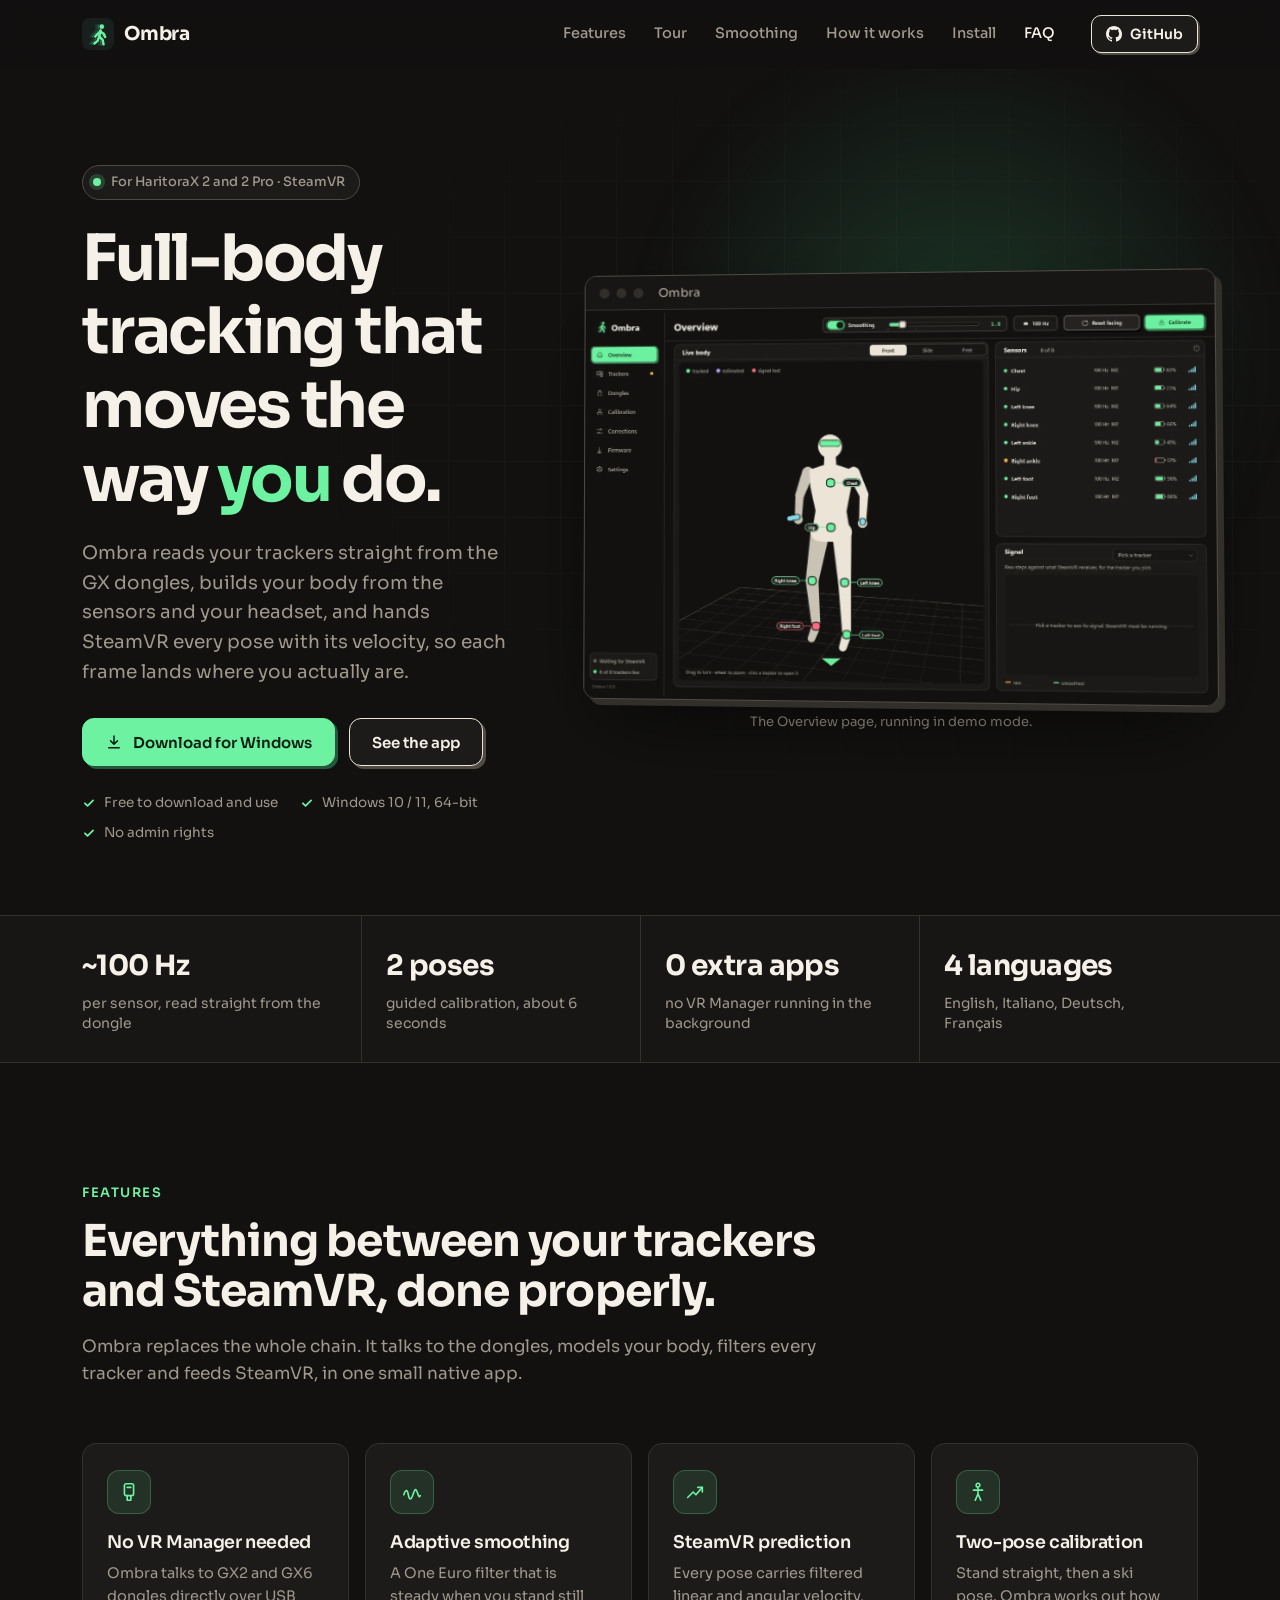
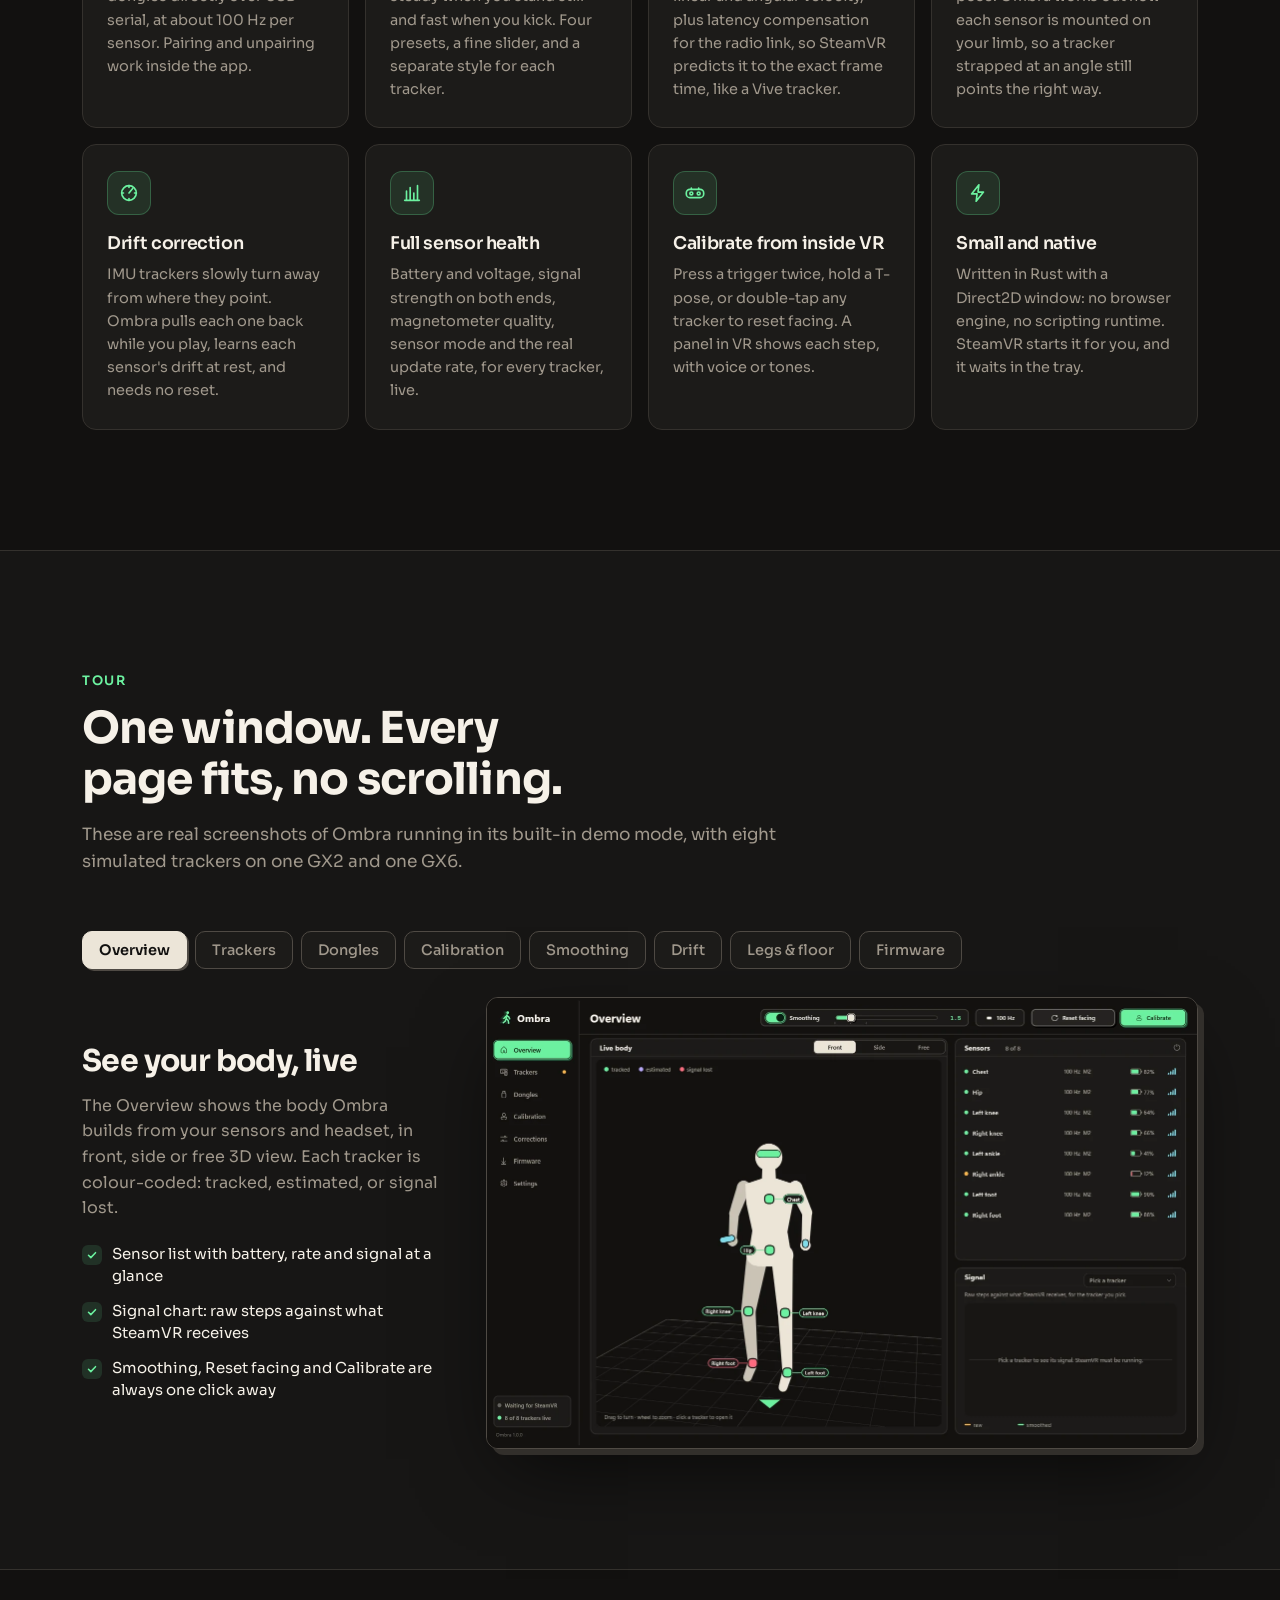
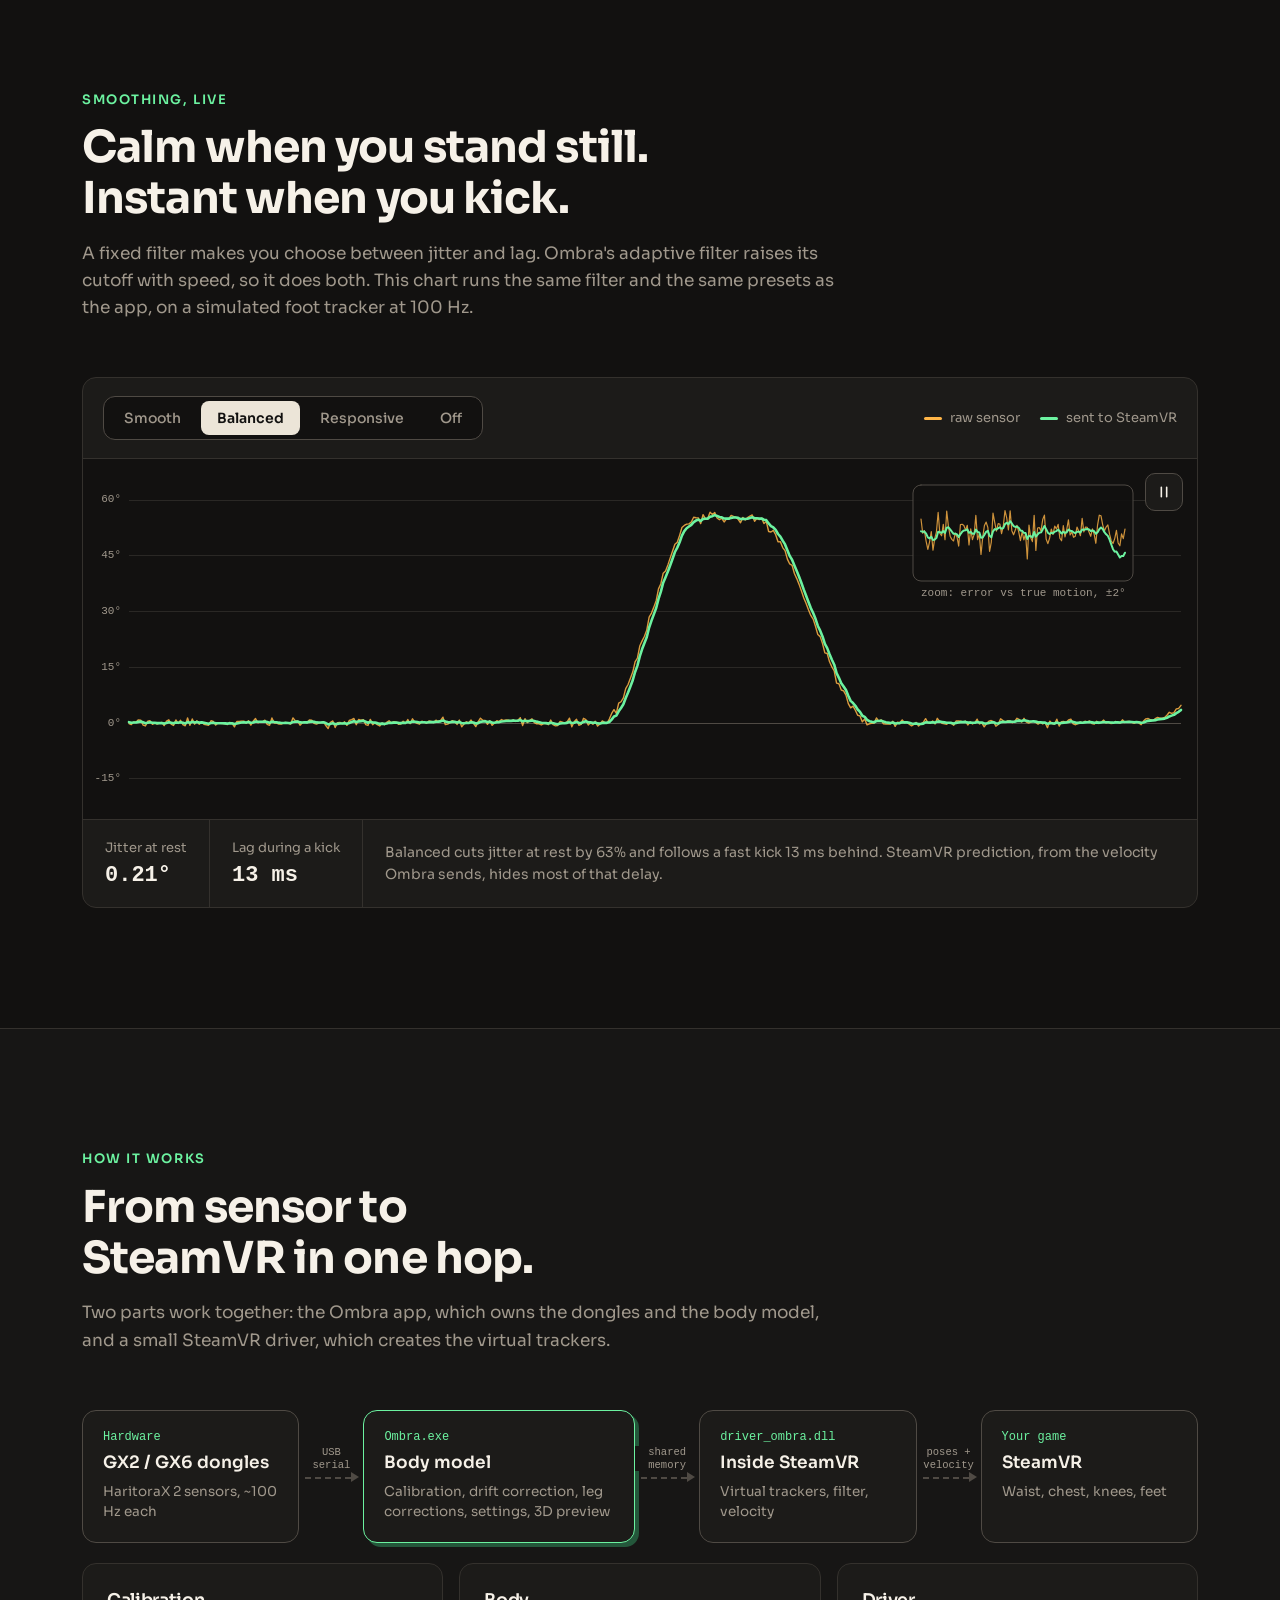
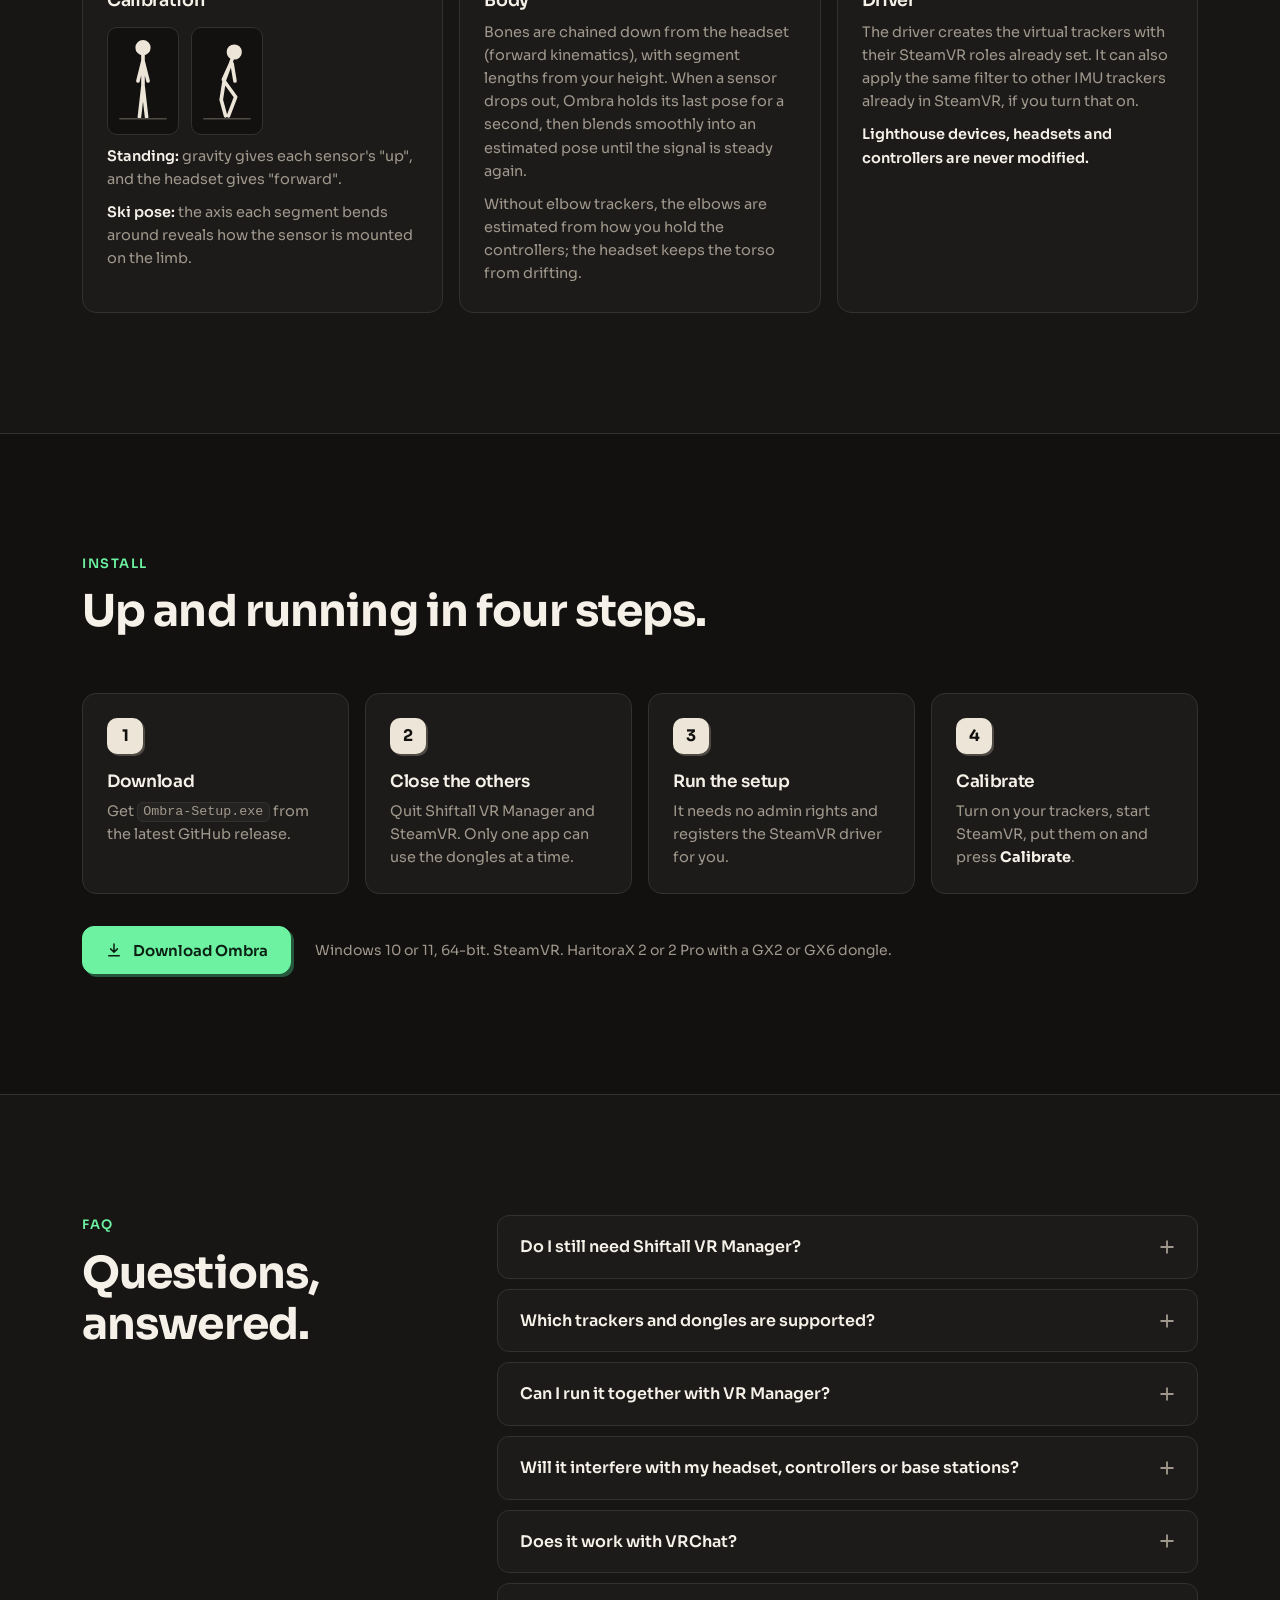
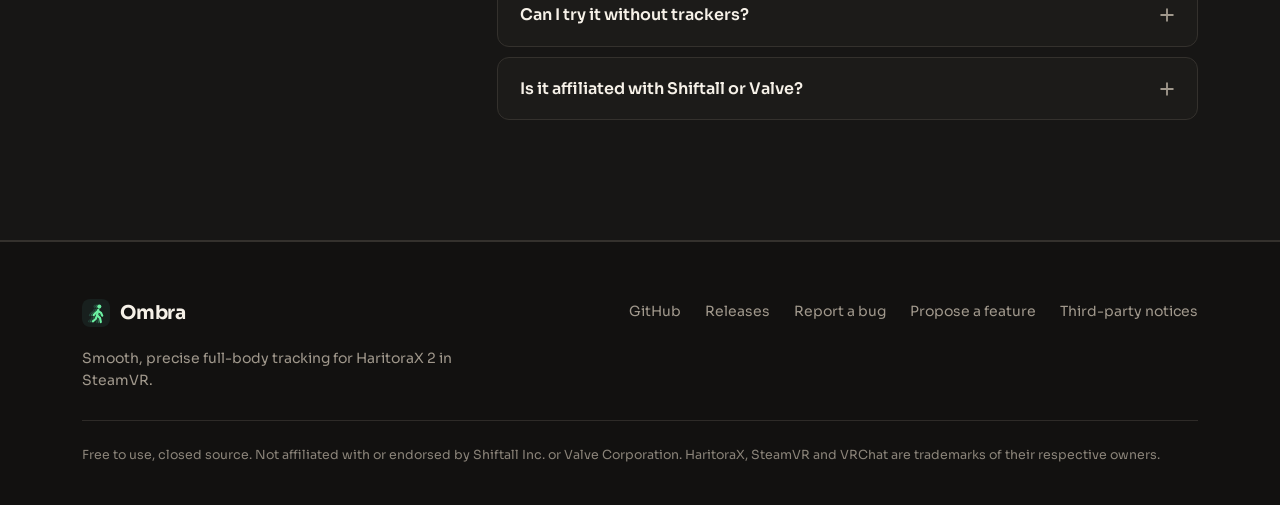
==== site/index.html @ 8c6371b2 "Ombra: public page, license and proposal templates Co-Authored-By: Claude Opus 5.5 <noreply@anthropi" ====
<!doctype html>
<html lang="en">
<head>
<meta charset="utf-8">
<meta name="viewport" content="width=device-width, initial-scale=1">
<meta name="color-scheme" content="dark">
<meta name="theme-color" content="#121110">
<title>Ombra · Full-body tracking for HaritoraX 2</title>
<meta name="description" content="Ombra is a free app that drives HaritoraX 2 and 2 Pro trackers straight from the GX dongles and gives SteamVR smooth, predicted full-body tracking. No VR Manager running.">
<link rel="canonical" href="https://thadoom.github.io/ombra/">
<meta property="og:type" content="website">
<meta property="og:title" content="Ombra · Full-body tracking for HaritoraX 2">
<meta property="og:description" content="Smooth, precise full-body tracking for HaritoraX 2 in SteamVR. Free to download.">
<meta property="og:url" content="https://thadoom.github.io/ombra/">
<meta property="og:image" content="https://thadoom.github.io/ombra/assets/og.png">
<meta property="og:image:width" content="1200">
<meta property="og:image:height" content="630">
<meta name="twitter:card" content="summary_large_image">
<meta name="twitter:image" content="https://thadoom.github.io/ombra/assets/og.png">
<link rel="icon" href="assets/logo.svg" type="image/svg+xml">
<link rel="icon" href="assets/favicon-32.png" type="image/png" sizes="32x32">
<link rel="apple-touch-icon" href="assets/apple-touch-icon.png">
<link rel="preload" href="assets/fonts/sora.woff2" as="font" type="font/woff2" crossorigin>
<link rel="stylesheet" href="style.css">
<script type="application/ld+json">
{"@context":"https://schema.org","@type":"SoftwareApplication","name":"Ombra","operatingSystem":"Windows 10, Windows 11","applicationCategory":"UtilitiesApplication","offers":{"@type":"Offer","price":"0","priceCurrency":"USD"},"license":"https://github.com/thadoom/ombra/blob/main/LICENSE","url":"https://thadoom.github.io/ombra/"}
</script>
</head>
<body>
<a class="skip" href="#main">Skip to content</a>

<header class="nav" id="top">
  <div class="wrap nav-in">
    <a class="brand" href="#top" aria-label="Ombra home">
      <img src="assets/logo.svg" alt="" width="32" height="32">
      <span>Ombra</span>
    </a>
    <nav aria-label="Main">
      <ul class="nav-links">
        <li><a href="#features">Features</a></li>
        <li><a href="#tour">Tour</a></li>
        <li><a href="#smoothing">Smoothing</a></li>
        <li><a href="#how">How it works</a></li>
        <li><a href="#install">Install</a></li>
        <li><a href="#faq">FAQ</a></li>
      </ul>
    </nav>
    <a class="btn btn-ghost btn-sm nav-gh" href="https://github.com/thadoom/ombra">
      <svg aria-hidden="true" viewBox="0 0 16 16" width="16" height="16"><path fill="currentColor" d="M8 0C3.58 0 0 3.58 0 8c0 3.54 2.29 6.53 5.47 7.59.4.07.55-.17.55-.38 0-.19-.01-.82-.01-1.49-2.01.37-2.53-.49-2.69-.94-.09-.23-.48-.94-.82-1.13-.28-.15-.68-.52-.01-.53.63-.01 1.08.58 1.23.82.72 1.21 1.87.87 2.33.66.07-.52.28-.87.51-1.07-1.78-.2-3.64-.89-3.64-3.95 0-.87.31-1.59.82-2.15-.08-.2-.36-1.02.08-2.12 0 0 .67-.21 2.2.82.64-.18 1.32-.27 2-.27.68 0 1.36.09 2 .27 1.53-1.04 2.2-.82 2.2-.82.44 1.1.16 1.92.08 2.12.51.56.82 1.27.82 2.15 0 3.07-1.87 3.75-3.65 3.95.29.25.54.73.54 1.48 0 1.07-.01 1.93-.01 2.2 0 .21.15.46.55.38A8.013 8.013 0 0016 8c0-4.42-3.58-8-8-8z"/></svg>
      GitHub
    </a>
    <button class="nav-toggle" type="button" aria-expanded="false" aria-controls="mobile-menu" aria-label="Open menu">
      <span></span><span></span>
    </button>
  </div>
  <div class="mobile-menu" id="mobile-menu" hidden>
    <a href="#features">Features</a>
    <a href="#tour">Tour</a>
    <a href="#smoothing">Smoothing</a>
    <a href="#how">How it works</a>
    <a href="#install">Install</a>
    <a href="#faq">FAQ</a>
    <a href="https://github.com/thadoom/ombra">GitHub</a>
  </div>
</header>

<main id="main">

<!-- ============ HERO ============ -->
<section class="hero">
  <div class="wrap hero-in">
    <div class="hero-copy">
      <p class="eyebrow"><span class="dot"></span>For HaritoraX 2 and 2 Pro · SteamVR</p>
      <h1>Full-body tracking that moves the way <em>you</em> do.</h1>
      <p class="lede">Ombra reads your trackers straight from the GX dongles, builds your body from the sensors and your headset, and hands SteamVR every pose with its velocity, so each frame lands where you actually are.</p>
      <div class="cta">
        <a class="btn btn-primary" href="https://github.com/thadoom/ombra/releases/latest">
          <svg aria-hidden="true" viewBox="0 0 24 24" width="18" height="18"><path d="M12 4v11m0 0-4.5-4.5M12 15l4.5-4.5M5 19.5h14" fill="none" stroke="currentColor" stroke-width="2" stroke-linecap="round" stroke-linejoin="round"/></svg>
          Download for Windows
        </a>
        <a class="btn btn-ghost" href="#tour">See the app</a>
      </div>
      <ul class="hero-meta">
        <li>Free to download and use</li>
        <li>Windows 10 / 11, 64-bit</li>
        <li>No admin rights</li>
      </ul>
    </div>
    <figure class="hero-shot">
      <div class="window">
        <div class="window-bar" aria-hidden="true"><i></i><i></i><i></i><span>Ombra</span></div>
        <img src="assets/screens/home.webp" width="1424" height="901" alt="Ombra's Overview page: a live 3D body with eight trackers, the sensor list with battery and update rate, and the quick controls for smoothing, reset facing and calibrate." fetchpriority="high">
      </div>
      <figcaption>The Overview page, running in demo mode.</figcaption>
    </figure>
  </div>
</section>

<section class="stats" aria-label="At a glance">
  <div class="wrap stats-in">
    <div class="stat"><b>~100 Hz</b><span>per sensor, read straight from the dongle</span></div>
    <div class="stat"><b>2 poses</b><span>guided calibration, about 6 seconds</span></div>
    <div class="stat"><b>0 extra apps</b><span>no VR Manager running in the background</span></div>
    <div class="stat"><b>4 languages</b><span>English, Italiano, Deutsch, Français</span></div>
  </div>
</section>

<!-- ============ FEATURES ============ -->
<section class="section" id="features">
  <div class="wrap">
    <header class="section-head">
      <p class="kicker">Features</p>
      <h2>Everything between your trackers and SteamVR, done properly.</h2>
      <p>Ombra replaces the whole chain. It talks to the dongles, models your body, filters every tracker and feeds SteamVR, in one small native app.</p>
    </header>
    <div class="grid features">
      <article class="card">
        <div class="ic" aria-hidden="true"><svg viewBox="0 0 24 24"><rect x="7" y="3" width="10" height="13" rx="2"/><path d="M10 16v5h4v-5M10 7h4"/></svg></div>
        <h3>No VR Manager needed</h3>
        <p>Ombra talks to GX2 and GX6 dongles directly over USB serial, at about 100 Hz per sensor. Pairing and unpairing work inside the app.</p>
      </article>
      <article class="card">
        <div class="ic" aria-hidden="true"><svg viewBox="0 0 24 24"><path d="M3 15c2-6 4-6 5 0s3 6 5 0 3-8 5-2 2 4 3 3"/></svg></div>
        <h3>Adaptive smoothing</h3>
        <p>A One Euro filter that is steady when you stand still and fast when you kick. Four presets, a fine slider, and a separate style for each tracker.</p>
      </article>
      <article class="card">
        <div class="ic" aria-hidden="true"><svg viewBox="0 0 24 24"><path d="M4 18 10 12l3 3 7-8"/><path d="M15 7h5v5"/></svg></div>
        <h3>SteamVR prediction</h3>
        <p>Every pose carries filtered linear and angular velocity, plus latency compensation for the radio link, so SteamVR predicts it to the exact frame time, like a Vive tracker.</p>
      </article>
      <article class="card">
        <div class="ic" aria-hidden="true"><svg viewBox="0 0 24 24"><circle cx="12" cy="4.5" r="2"/><path d="M12 7v7m0 0-3 7m3-7 3 7M7 10h10"/></svg></div>
        <h3>Two-pose calibration</h3>
        <p>Stand straight, then a ski pose. Ombra works out how each sensor is mounted on your limb, so a tracker strapped at an angle still points the right way.</p>
      </article>
      <article class="card">
        <div class="ic" aria-hidden="true"><svg viewBox="0 0 24 24"><circle cx="12" cy="12" r="8"/><path d="m12 12 4-5M12 4v2M20 12h-2M12 20v-2M4 12h2"/></svg></div>
        <h3>Drift correction</h3>
        <p>IMU trackers slowly turn away from where they point. Ombra pulls each one back while you play, learns each sensor's drift at rest, and needs no reset.</p>
      </article>
      <article class="card">
        <div class="ic" aria-hidden="true"><svg viewBox="0 0 24 24"><path d="M4 20h16M6 20V10m4 10V6m4 14v-8m4 8V4"/></svg></div>
        <h3>Full sensor health</h3>
        <p>Battery and voltage, signal strength on both ends, magnetometer quality, sensor mode and the real update rate, for every tracker, live.</p>
      </article>
      <article class="card">
        <div class="ic" aria-hidden="true"><svg viewBox="0 0 24 24"><rect x="2.5" y="8" width="19" height="9" rx="4"/><path d="M8 8V6.5M16 8V6.5"/><circle cx="8" cy="12.5" r="1.6"/><circle cx="16" cy="12.5" r="1.6"/></svg></div>
        <h3>Calibrate from inside VR</h3>
        <p>Press a trigger twice, hold a T-pose, or double-tap any tracker to reset facing. A panel in VR shows each step, with voice or tones.</p>
      </article>
      <article class="card">
        <div class="ic" aria-hidden="true"><svg viewBox="0 0 24 24"><path d="M13 3 5 13h6l-1 8 8-10h-6l1-8Z"/></svg></div>
        <h3>Small and native</h3>
        <p>Written in Rust with a Direct2D window: no browser engine, no scripting runtime. SteamVR starts it for you, and it waits in the tray.</p>
      </article>
    </div>
  </div>
</section>

<!-- ============ TOUR ============ -->
<section class="section section-alt" id="tour">
  <div class="wrap">
    <header class="section-head">
      <p class="kicker">Tour</p>
      <h2>One window. Every page fits, no scrolling.</h2>
      <p>These are real screenshots of Ombra running in its built-in demo mode, with eight simulated trackers on one GX2 and one GX6.</p>
    </header>

    <div class="tour">
      <div class="tabs" role="tablist" aria-label="App pages">
        <button role="tab" id="t-home" aria-controls="p-home" aria-selected="true">Overview</button>
        <button role="tab" id="t-trackers" aria-controls="p-trackers" aria-selected="false" tabindex="-1">Trackers</button>
        <button role="tab" id="t-dongles" aria-controls="p-dongles" aria-selected="false" tabindex="-1">Dongles</button>
        <button role="tab" id="t-calib" aria-controls="p-calib" aria-selected="false" tabindex="-1">Calibration</button>
        <button role="tab" id="t-smooth" aria-controls="p-smooth" aria-selected="false" tabindex="-1">Smoothing</button>
        <button role="tab" id="t-drift" aria-controls="p-drift" aria-selected="false" tabindex="-1">Drift</button>
        <button role="tab" id="t-body" aria-controls="p-body" aria-selected="false" tabindex="-1">Legs &amp; floor</button>
        <button role="tab" id="t-fw" aria-controls="p-fw" aria-selected="false" tabindex="-1">Firmware</button>
      </div>

      <div class="panel" role="tabpanel" id="p-home" aria-labelledby="t-home">
        <div class="panel-copy">
          <h3>See your body, live</h3>
          <p>The Overview shows the body Ombra builds from your sensors and headset, in front, side or free 3D view. Each tracker is colour-coded: tracked, estimated, or signal lost.</p>
          <ul class="ticks">
            <li>Sensor list with battery, rate and signal at a glance</li>
            <li>Signal chart: raw steps against what SteamVR receives</li>
            <li>Smoothing, Reset facing and Calibrate are always one click away</li>
          </ul>
        </div>
        <div class="window"><img loading="lazy" src="assets/screens/home.webp" width="1424" height="901" alt="Overview page with the live 3D body and the sensor list."></div>
      </div>

      <div class="panel" role="tabpanel" id="p-trackers" aria-labelledby="t-trackers" hidden>
        <div class="panel-copy">
          <h3>Every tracker, in detail</h3>
          <p>Pick a tracker to see its serial, firmware, dongle slot, battery voltage, signal on both ends, magnetometer state and real update rate.</p>
          <ul class="ticks">
            <li>Change body part, update rate (100 / 50 Hz) and sensor mode</li>
            <li>Turn the status light off when you film yourself</li>
            <li>Identify a tracker, and Ombra remembers each one's settings</li>
          </ul>
        </div>
        <div class="window"><img loading="lazy" src="assets/screens/trackers.webp" width="1424" height="901" alt="Trackers page with the tracker list and the detail panel for the chest tracker."></div>
      </div>

      <div class="panel" role="tabpanel" id="p-dongles" aria-labelledby="t-dongles" hidden>
        <div class="panel-copy">
          <h3>Dongles and radio channels</h3>
          <p>A GX2 has two slots. A GX6 has three radio modules with two slots each. Ombra shows every module, the tracker in each slot, and the channel it uses.</p>
          <ul class="ticks">
            <li>Pair and unpair trackers without VR Manager</li>
            <li>Change radio channels, with a warning when two modules clash</li>
            <li>Find newly plugged-in dongles with one click</li>
          </ul>
        </div>
        <div class="window"><img loading="lazy" src="assets/screens/dongles.webp" width="1424" height="901" alt="Dongles page showing a GX2 and a GX6 with their modules, slots and channels."></div>
      </div>

      <div class="panel" role="tabpanel" id="p-calib" aria-labelledby="t-calib" hidden>
        <div class="panel-copy">
          <h3>Calibration in two poses</h3>
          <p>Stand straight, then bend into a ski pose. About six seconds in total, and Ombra reports each body segment as it aligns.</p>
          <ul class="ticks">
            <li>Start it from VR: trigger twice, T-pose, or double-tap a tracker</li>
            <li>Resets facing when VRChat runs its own calibration</li>
            <li>Measures your height from the headset</li>
          </ul>
        </div>
        <div class="window"><img loading="lazy" src="assets/screens/calib.webp" width="1424" height="901" alt="Calibration page with the two pose cards, aligned segments and VR start options."></div>
      </div>

      <div class="panel" role="tabpanel" id="p-smooth" aria-labelledby="t-smooth" hidden>
        <div class="panel-copy">
          <h3>Smoothing you can tune</h3>
          <p>Choose Smooth, Balanced, Responsive or Off, or set the level on a slider. Give a single tracker its own style, for example calmer feet.</p>
          <ul class="ticks">
            <li>Vertical axis can follow faster, so crouches and jumps stay crisp</li>
            <li>Latency compensation for the GX radio link</li>
            <li>Can also smooth other IMU trackers in SteamVR, if you choose</li>
          </ul>
        </div>
        <div class="window"><img loading="lazy" src="assets/screens/tuning.webp" width="1424" height="901" alt="Corrections page, Smoothing tab, with presets, sliders and per-tracker styles."></div>
      </div>

      <div class="panel" role="tabpanel" id="p-drift" aria-labelledby="t-drift" hidden>
        <div class="panel-copy">
          <h3>Drift, handled while you play</h3>
          <p>Automatic yaw-drift correction, with a live table of what it is doing: the correction on each segment, the current rate, and the drift it has learned.</p>
          <ul class="ticks">
            <li>Aligns each segment with its neighbours while you rest</li>
            <li>Uses walking direction and knee hinges as extra references</li>
            <li>Learns from each Reset facing you press</li>
          </ul>
        </div>
        <div class="window"><img loading="lazy" src="assets/screens/tuning-drift.webp" width="1424" height="901" alt="Corrections page, Drift tab, with drift options and a live per-segment table."></div>
      </div>

      <div class="panel" role="tabpanel" id="p-body" aria-labelledby="t-body" hidden>
        <div class="panel-copy">
          <h3>Legs, feet and floor</h3>
          <p>Corrections on the final body keep it believable: feet stay above the floor, planted feet don't slide, and knees never bend backwards.</p>
          <ul class="ticks">
            <li>Covers short signal dropouts with a smooth estimated pose</li>
            <li>Bed mode: the mattress becomes the floor</li>
            <li>Choose which trackers SteamVR sees, per game</li>
          </ul>
        </div>
        <div class="window"><img loading="lazy" src="assets/screens/tuning-body.webp" width="1424" height="901" alt="Corrections page, Body tab, with leg and floor options and bed mode."></div>
      </div>

      <div class="panel" role="tabpanel" id="p-fw" aria-labelledby="t-fw" hidden>
        <div class="panel-copy">
          <h3>Firmware, from the same window</h3>
          <p>Update trackers over Bluetooth and dongles over USB, by Ombra itself, with Shiftall's original firmware files, unmodified.</p>
          <ul class="ticks">
            <li>Test the Bluetooth switch first, without changing anything</li>
            <li>Warns when trackers run mixed firmware versions</li>
            <li>Every file is checked (SHA-256) before it is used</li>
          </ul>
        </div>
        <div class="window"><img loading="lazy" src="assets/screens/firmware.webp" width="1424" height="901" alt="Firmware page with every tracker and dongle and its firmware version."></div>
      </div>
    </div>
  </div>
</section>

<!-- ============ SMOOTHING DEMO ============ -->
<section class="section" id="smoothing">
  <div class="wrap">
    <header class="section-head">
      <p class="kicker">Smoothing, live</p>
      <h2>Calm when you stand still. Instant when you kick.</h2>
      <p>A fixed filter makes you choose between jitter and lag. Ombra's adaptive filter raises its cutoff with speed, so it does both. This chart runs the same filter and the same presets as the app, on a simulated foot tracker at 100 Hz.</p>
    </header>

    <div class="demo">
      <div class="demo-top">
        <div class="seg" role="radiogroup" aria-label="Smoothing preset">
          <button role="radio" aria-checked="false" data-preset="smooth">Smooth</button>
          <button role="radio" aria-checked="true" data-preset="balanced">Balanced</button>
          <button role="radio" aria-checked="false" data-preset="responsive">Responsive</button>
          <button role="radio" aria-checked="false" data-preset="off">Off</button>
        </div>
        <div class="legend" aria-hidden="true"><span class="l-raw">raw sensor</span><span class="l-out">sent to SteamVR</span></div>
      </div>
      <div class="chart">
        <canvas id="chart" aria-label="Chart of a raw tracker angle and the smoothed angle Ombra sends to SteamVR." role="img"></canvas>
        <button class="pause" type="button" aria-pressed="false" aria-label="Pause chart">
          <svg viewBox="0 0 24 24" aria-hidden="true"><path class="i-pause" d="M8 5v14M16 5v14"/><path class="i-play" d="M8 5.5v13l10.5-6.5Z"/></svg>
        </button>
      </div>
      <div class="demo-stats">
        <div><span>Jitter at rest</span><b id="m-jitter">–</b></div>
        <div><span>Lag during a kick</span><b id="m-lag">–</b></div>
        <div class="demo-note" id="m-note" aria-live="polite">Lower is better for both.</div>
      </div>
    </div>
  </div>
</section>

<!-- ============ HOW IT WORKS ============ -->
<section class="section section-alt" id="how">
  <div class="wrap">
    <header class="section-head">
      <p class="kicker">How it works</p>
      <h2>From sensor to SteamVR in one hop.</h2>
      <p>Two parts work together: the Ombra app, which owns the dongles and the body model, and a small SteamVR driver, which creates the virtual trackers.</p>
    </header>

    <ol class="pipe" aria-label="Data flow">
      <li class="node">
        <span class="n-tag">Hardware</span>
        <b>GX2 / GX6 dongles</b>
        <span>HaritoraX 2 sensors, ~100 Hz each</span>
      </li>
      <li class="arrow" aria-hidden="true"><span>USB serial</span></li>
      <li class="node node-main">
        <span class="n-tag">Ombra.exe</span>
        <b>Body model</b>
        <span>Calibration, drift correction, leg corrections, settings, 3D preview</span>
      </li>
      <li class="arrow" aria-hidden="true"><span>shared memory</span></li>
      <li class="node">
        <span class="n-tag">driver_ombra.dll</span>
        <b>Inside SteamVR</b>
        <span>Virtual trackers, filter, velocity</span>
      </li>
      <li class="arrow" aria-hidden="true"><span>poses + velocity</span></li>
      <li class="node">
        <span class="n-tag">Your game</span>
        <b>SteamVR</b>
        <span>Waist, chest, knees, feet</span>
      </li>
    </ol>

    <div class="grid how">
      <article class="card card-flat">
        <h3>Calibration</h3>
        <div class="poses" aria-hidden="true">
          <svg viewBox="0 0 80 120"><circle cx="40" cy="14" r="8"/><path d="M40 24v42m0 0-5 44m5-44 5 44M40 32l-7 28m7-28 7 28"/><path class="floor" d="M8 112h64"/></svg>
          <svg viewBox="0 0 80 120"><circle cx="50" cy="20" r="8"/><path d="M47 30 36 60m0 0 16 22-10 26m-6-48-4 26 6 22M45 36l-10 22m12-22 4 24"/><path class="floor" d="M8 112h64"/></svg>
        </div>
        <p><b>Standing:</b> gravity gives each sensor's "up", and the headset gives "forward".</p>
        <p><b>Ski pose:</b> the axis each segment bends around reveals how the sensor is mounted on the limb.</p>
      </article>
      <article class="card card-flat">
        <h3>Body</h3>
        <p>Bones are chained down from the headset (forward kinematics), with segment lengths from your height. When a sensor drops out, Ombra holds its last pose for a second, then blends smoothly into an estimated pose until the signal is steady again.</p>
        <p>Without elbow trackers, the elbows are estimated from how you hold the controllers; the headset keeps the torso from drifting.</p>
      </article>
      <article class="card card-flat">
        <h3>Driver</h3>
        <p>The driver creates the virtual trackers with their SteamVR roles already set. It can also apply the same filter to other IMU trackers already in SteamVR, if you turn that on.</p>
        <p><b>Lighthouse devices, headsets and controllers are never modified.</b></p>
      </article>
    </div>
  </div>
</section>

<!-- ============ INSTALL ============ -->
<section class="section" id="install">
  <div class="wrap">
    <header class="section-head">
      <p class="kicker">Install</p>
      <h2>Up and running in four steps.</h2>
    </header>
    <ol class="steps">
      <li>
        <h3>Download</h3>
        <p>Get <code>Ombra-Setup.exe</code> from the latest GitHub release.</p>
      </li>
      <li>
        <h3>Close the others</h3>
        <p>Quit Shiftall VR Manager and SteamVR. Only one app can use the dongles at a time.</p>
      </li>
      <li>
        <h3>Run the setup</h3>
        <p>It needs no admin rights and registers the SteamVR driver for you.</p>
      </li>
      <li>
        <h3>Calibrate</h3>
        <p>Turn on your trackers, start SteamVR, put them on and press <b>Calibrate</b>.</p>
      </li>
    </ol>
    <div class="install-cta">
      <a class="btn btn-primary" href="https://github.com/thadoom/ombra/releases/latest">
        <svg aria-hidden="true" viewBox="0 0 24 24" width="18" height="18"><path d="M12 4v11m0 0-4.5-4.5M12 15l4.5-4.5M5 19.5h14" fill="none" stroke="currentColor" stroke-width="2" stroke-linecap="round" stroke-linejoin="round"/></svg>
        Download Ombra
      </a>
      <p>Windows 10 or 11, 64-bit. SteamVR. HaritoraX 2 or 2 Pro with a GX2 or GX6 dongle.</p>
    </div>
  </div>
</section>

<!-- ============ FAQ ============ -->
<section class="section section-alt" id="faq">
  <div class="wrap faq-wrap">
    <header class="section-head">
      <p class="kicker">FAQ</p>
      <h2>Questions, answered.</h2>
    </header>
    <div class="faq">
      <details>
        <summary>Do I still need Shiftall VR Manager?</summary>
        <p>No. Ombra reads the dongles itself, pairs trackers and updates firmware with Shiftall's original files. Just keep VR Manager closed while Ombra runs: only one app can use the dongles at a time.</p>
      </details>
      <details>
        <summary>Which trackers and dongles are supported?</summary>
        <p>HaritoraX 2 and HaritoraX 2 Pro, connected through GX2 or GX6 dongles. Ombra sends SteamVR the hip, chest, knees and feet, and you choose which of them each game sees.</p>
      </details>
      <details>
        <summary>Can I run it together with VR Manager?</summary>
        <p>No. Only one app can open the dongles at a time. Close VR Manager before starting SteamVR. SteamVR then starts Ombra on its own.</p>
      </details>
      <details>
        <summary>Will it interfere with my headset, controllers or base stations?</summary>
        <p>No. Lighthouse devices, headsets and controllers are never modified. The driver only creates Ombra's virtual trackers and, only if you turn it on, smooths other IMU trackers.</p>
      </details>
      <details>
        <summary>Does it work with VRChat?</summary>
        <p>Yes. Ombra can reset facing automatically when VRChat runs its full-body calibration, and it can confirm VRChat's one-handed calibration for you over OSC.</p>
      </details>
      <details>
        <summary>Can I try it without trackers?</summary>
        <p>Yes. Run <code>Ombra.exe --demo</code> for eight simulated trackers on a GX2 and a GX6. The demo never touches COM ports, Bluetooth, SteamVR or your settings.</p>
      </details>
      <details>
        <summary>Is it affiliated with Shiftall or Valve?</summary>
        <p>No. Ombra is an independent project. It is free to download and use; the source code is not published. You can propose features and extensions on GitHub.</p>
      </details>
    </div>
  </div>
</section>

</main>

<footer class="foot">
  <div class="wrap foot-in">
    <div class="foot-brand">
      <a class="brand" href="#top"><img src="assets/logo.svg" alt="" width="28" height="28"><span>Ombra</span></a>
      <p>Smooth, precise full-body tracking for HaritoraX 2 in SteamVR.</p>
    </div>
    <ul class="foot-links">
      <li><a href="https://github.com/thadoom/ombra">GitHub</a></li>
      <li><a href="https://github.com/thadoom/ombra/releases">Releases</a></li>
      <li><a href="https://github.com/thadoom/ombra/issues">Report a bug</a></li>
      <li><a href="https://github.com/thadoom/ombra/issues/new/choose">Propose a feature</a></li>
      <li><a href="https://github.com/thadoom/ombra/blob/main/THIRD_PARTY_NOTICES.md">Third-party notices</a></li>
    </ul>
    <p class="fine">Free to use, closed source. Not affiliated with or endorsed by Shiftall Inc. or Valve Corporation. HaritoraX, SteamVR and VRChat are trademarks of their respective owners.</p>
  </div>
</footer>

<script src="main.js" defer></script>
</body>
</html>
---- site/style.css ----
/* Ombra site. Same palette as the app (rs/ombra/src/gfx.rs): warm charcoal ground, cream structure, one mint accent. */

@font-face {
  font-family: "Sora";
  src: url("assets/fonts/sora.woff2") format("woff2");
  font-weight: 100 800;
  font-display: swap;
  unicode-range: U+0000-00FF, U+0131, U+0152-0153, U+02BB-02BC, U+02C6, U+02DA, U+02DC, U+2000-206F, U+2074, U+20AC, U+2122, U+2191, U+2193, U+2212, U+2215, U+FEFF, U+FFFD;
}
@font-face {
  font-family: "Sora";
  src: url("assets/fonts/sora-latin-ext.woff2") format("woff2");
  font-weight: 100 800;
  font-display: swap;
  unicode-range: U+0100-02AF, U+0304, U+0308, U+0329, U+1E00-1E9F, U+1EF2-1EFF, U+2020, U+20A0-20AB, U+20AD-20CF, U+2113, U+2C60-2C7F, U+A720-A7FF;
}

:root {
  --bg: #121110;
  --bg2: #171615;
  --surface: #1c1b19;
  --surface2: #252321;
  --surface3: #322f2b;
  --line: #34312d;
  --line2: #4f4a44;
  --frame: #ece5d8;
  --text: #f6f1e8;
  --muted: #a0988c;
  --green: #6cf2a0;
  --green-ink: #0b1f13;
  --green-deep: #24573b;
  --violet: #b8a6ff;
  --amber: #ffb547;
  --rose: #ff6b7e;
  --cyan: #7fdceb;

  --radius: 14px;
  --radius-sm: 10px;
  --wrap: 1180px;
  --gutter: clamp(16px, 4vw, 32px);
  --font: "Sora", "Segoe UI", system-ui, -apple-system, sans-serif;
  --mono: "Cascadia Mono", "Consolas", ui-monospace, monospace;
  color-scheme: dark;
}

*, *::before, *::after { box-sizing: border-box; }
html { scroll-behavior: smooth; -webkit-text-size-adjust: 100%; }
@media (prefers-reduced-motion: reduce) { html { scroll-behavior: auto; } }
body {
  margin: 0;
  background: var(--bg);
  color: var(--text);
  font: 400 16px/1.6 var(--font);
  -webkit-font-smoothing: antialiased;
  overflow-x: hidden;
}
img { max-width: 100%; height: auto; display: block; }
a { color: inherit; }
h1, h2, h3 { margin: 0; line-height: 1.15; letter-spacing: -0.02em; text-wrap: balance; }
p { margin: 0; }
code { font-family: var(--mono); font-size: 0.92em; background: var(--surface2); border: 1px solid var(--line); padding: 0.1em 0.4em; border-radius: 6px; }
:focus-visible { outline: 2px solid var(--green); outline-offset: 3px; border-radius: 6px; }

.wrap { width: 100%; max-width: var(--wrap); margin: 0 auto; padding: 0 var(--gutter); }

.skip { position: absolute; left: -999px; top: 8px; z-index: 100; background: var(--green); color: var(--green-ink); padding: 8px 14px; border-radius: 8px; font-weight: 600; }
.skip:focus { left: 8px; }

/* ---------- buttons ---------- */
.btn {
  --sh: var(--line2);
  display: inline-flex; align-items: center; justify-content: center; gap: 10px;
  min-height: 48px; padding: 0 22px;
  border-radius: 12px; border: 1.5px solid var(--frame);
  font: 600 15px/1 var(--font); text-decoration: none; white-space: nowrap;
  box-shadow: 3px 3px 0 var(--sh);
  transition: transform .15s ease, box-shadow .15s ease, background-color .15s ease;
  cursor: pointer;
}
.btn:hover { transform: translate(-1px, -1px); box-shadow: 4px 4px 0 var(--sh); }
.btn:active { transform: translate(2px, 2px); box-shadow: 1px 1px 0 var(--sh); }
.btn-primary { background: var(--green); color: var(--green-ink); border-color: var(--green); --sh: var(--green-deep); }
.btn-ghost { background: var(--surface); color: var(--text); }
.btn-ghost:hover { background: var(--surface2); }
.btn-sm { min-height: 38px; padding: 0 14px; font-size: 14px; border-radius: 10px; gap: 8px; box-shadow: 2px 2px 0 var(--sh); }
.btn-sm:hover { box-shadow: 3px 3px 0 var(--sh); }
@media (prefers-reduced-motion: reduce) { .btn { transition: none; } .btn:hover, .btn:active { transform: none; } }

/* ---------- nav ---------- */
.nav {
  position: sticky; top: 0; z-index: 50;
  background: color-mix(in srgb, var(--bg) 82%, transparent);
  backdrop-filter: saturate(140%) blur(12px);
  -webkit-backdrop-filter: saturate(140%) blur(12px);
  border-bottom: 1px solid transparent;
  transition: border-color .2s ease;
}
.nav.scrolled { border-bottom-color: var(--line); }
.nav-in { display: flex; align-items: center; gap: 24px; height: 68px; }
.brand { display: inline-flex; align-items: center; gap: 10px; text-decoration: none; font-weight: 700; font-size: 19px; letter-spacing: -0.01em; }
.brand img { border-radius: 8px; }
.nav nav { margin-left: auto; }
.nav-links { display: flex; gap: 4px; list-style: none; margin: 0; padding: 0; }
.nav-links a { display: block; padding: 8px 12px; border-radius: 8px; color: var(--muted); text-decoration: none; font-size: 14.5px; font-weight: 500; transition: color .15s, background-color .15s; }
.nav-links a:hover { color: var(--text); background: var(--surface); }
.nav-links a.active { color: var(--text); }
.nav-toggle { display: none; margin-left: auto; width: 44px; height: 44px; border-radius: 10px; border: 1px solid var(--line2); background: var(--surface); cursor: pointer; position: relative; }
.nav-toggle span { position: absolute; left: 12px; right: 12px; height: 2px; background: var(--text); border-radius: 2px; transition: transform .2s ease, top .2s ease; }
.nav-toggle span:first-child { top: 17px; }
.nav-toggle span:last-child { top: 25px; }
.nav-toggle[aria-expanded="true"] span:first-child { top: 21px; transform: rotate(45deg); }
.nav-toggle[aria-expanded="true"] span:last-child { top: 21px; transform: rotate(-45deg); }
.mobile-menu { border-top: 1px solid var(--line); padding: 8px var(--gutter) 16px; display: grid; }
.mobile-menu[hidden] { display: none; }
.mobile-menu a { padding: 13px 4px; text-decoration: none; border-bottom: 1px solid var(--line); font-weight: 500; }
.mobile-menu a:last-child { border-bottom: 0; }

/* ---------- hero ---------- */
.hero { position: relative; padding: clamp(48px, 8vw, 96px) 0 clamp(40px, 6vw, 72px); overflow: hidden; }
.hero::before {
  content: ""; position: absolute; inset: -20% -10% auto 40%; height: 900px; pointer-events: none;
  background: radial-gradient(closest-side, rgba(36, 87, 59, .55), transparent 70%);
  filter: blur(20px);
}
.hero::after {
  content: ""; position: absolute; inset: 0; pointer-events: none; opacity: .35;
  background-image: linear-gradient(var(--line) 1px, transparent 1px), linear-gradient(90deg, var(--line) 1px, transparent 1px);
  background-size: 56px 56px;
  mask-image: radial-gradient(ellipse 70% 60% at 70% 40%, #000 20%, transparent 75%);
  -webkit-mask-image: radial-gradient(ellipse 70% 60% at 70% 40%, #000 20%, transparent 75%);
}
.hero-in { position: relative; z-index: 1; display: grid; grid-template-columns: minmax(0, 5fr) minmax(0, 7fr); gap: clamp(32px, 5vw, 64px); align-items: center; }
.eyebrow { display: inline-flex; align-items: center; gap: 10px; padding: 6px 14px 6px 10px; border: 1px solid var(--line2); border-radius: 999px; background: var(--surface); color: var(--muted); font-size: 13px; font-weight: 500; }
.dot { width: 8px; height: 8px; border-radius: 50%; background: var(--green); box-shadow: 0 0 0 4px rgba(108, 242, 160, .18); }
h1 { margin-top: 22px; font-size: clamp(38px, 5.4vw, 64px); font-weight: 700; letter-spacing: -0.035em; }
h1 em { font-style: normal; color: var(--green); }
.lede { margin-top: 22px; color: var(--muted); font-size: clamp(16px, 1.5vw, 18.5px); max-width: 34em; }
.cta { display: flex; flex-wrap: wrap; gap: 14px; margin-top: 32px; }
.hero-meta { display: flex; flex-wrap: wrap; gap: 8px 22px; list-style: none; margin: 26px 0 0; padding: 0; color: var(--muted); font-size: 13.5px; }
.hero-meta li { display: inline-flex; align-items: center; gap: 8px; }
.hero-meta li::before { content: ""; width: 14px; height: 14px; flex: none; background: var(--green); -webkit-mask: url("data:image/svg+xml,%3Csvg xmlns='http://www.w3.org/2000/svg' viewBox='0 0 24 24'%3E%3Cpath d='m5 12.5 4.5 4.5L19 7.5' fill='none' stroke='%23000' stroke-width='3' stroke-linecap='round' stroke-linejoin='round'/%3E%3C/svg%3E") center/contain no-repeat; mask: url("data:image/svg+xml,%3Csvg xmlns='http://www.w3.org/2000/svg' viewBox='0 0 24 24'%3E%3Cpath d='m5 12.5 4.5 4.5L19 7.5' fill='none' stroke='%23000' stroke-width='3' stroke-linecap='round' stroke-linejoin='round'/%3E%3C/svg%3E") center/contain no-repeat; }
.hero-shot { margin: 0; }
.hero-shot .window { transform: perspective(1800px) rotateY(-6deg) rotateX(2deg); transform-origin: left center; }
.hero-shot figcaption { margin-top: 14px; color: var(--muted); font-size: 13px; text-align: center; }
@media (prefers-reduced-motion: reduce) { .hero-shot .window { transform: none; } }

/* app window frame around screenshots */
.window {
  border-radius: 12px; overflow: hidden; background: var(--bg);
  border: 1.5px solid var(--line2);
  box-shadow: 6px 6px 0 var(--surface3), 0 30px 80px -20px rgba(0, 0, 0, .7);
}
.window-bar { display: flex; align-items: center; gap: 7px; height: 34px; padding: 0 14px; background: var(--bg2); border-bottom: 1px solid var(--line); }
.window-bar i { width: 10px; height: 10px; border-radius: 50%; background: var(--surface3); }
.window-bar span { margin-left: 8px; color: var(--muted); font-size: 12px; font-weight: 500; }

/* ---------- stats ---------- */
.stats { border-block: 1px solid var(--line); background: var(--bg2); }
.stats-in { display: grid; grid-template-columns: repeat(4, 1fr); }
.stat { padding: 28px 24px; display: grid; gap: 4px; border-left: 1px solid var(--line); }
.stat:first-child { border-left: 0; padding-left: 0; }
.stat b { font-size: clamp(22px, 2.4vw, 28px); font-weight: 700; letter-spacing: -0.02em; }
.stat span { color: var(--muted); font-size: 14px; line-height: 1.45; }

/* ---------- sections ---------- */
.section { padding: clamp(72px, 10vw, 120px) 0; scroll-margin-top: 68px; }
.section-alt { background: var(--bg2); border-block: 1px solid var(--line); }
.section-head { max-width: 760px; margin-bottom: clamp(36px, 5vw, 56px); }
.kicker { color: var(--green); font-size: 13px; font-weight: 600; letter-spacing: .12em; text-transform: uppercase; }
.section-head h2 { margin-top: 12px; font-size: clamp(30px, 3.8vw, 44px); font-weight: 700; }
.section-head p:not(.kicker) { margin-top: 16px; color: var(--muted); font-size: 17px; }

.grid { display: grid; gap: 16px; }
.features { grid-template-columns: repeat(4, 1fr); }
.card {
  background: var(--surface); border: 1px solid var(--line); border-radius: var(--radius);
  padding: 26px 24px; transition: border-color .2s ease, transform .2s ease;
}
.features .card:hover { border-color: var(--line2); transform: translateY(-2px); }
.card h3 { font-size: 17.5px; font-weight: 600; margin-top: 18px; }
.card p { margin-top: 10px; color: var(--muted); font-size: 14.5px; line-height: 1.6; }
.card p b { color: var(--text); font-weight: 600; }
.ic { width: 44px; height: 44px; display: grid; place-items: center; border-radius: 12px; background: rgba(108, 242, 160, .1); border: 1px solid rgba(108, 242, 160, .25); }
.ic svg { width: 22px; height: 22px; fill: none; stroke: var(--green); stroke-width: 1.8; stroke-linecap: round; stroke-linejoin: round; }
@media (prefers-reduced-motion: reduce) { .features .card:hover { transform: none; } }

/* ---------- tour ---------- */
.tabs { display: flex; flex-wrap: wrap; gap: 8px; margin-bottom: 28px; }
.tabs button {
  font: 500 14.5px/1 var(--font); color: var(--muted); background: var(--surface);
  border: 1px solid var(--line2); border-radius: 10px; padding: 11px 16px; cursor: pointer;
  transition: color .15s, background-color .15s, border-color .15s;
}
.tabs button:hover { color: var(--text); background: var(--surface2); }
.tabs button[aria-selected="true"] { background: var(--frame); color: var(--bg); border-color: var(--frame); font-weight: 600; box-shadow: 2px 2px 0 var(--line2); }
.panel { display: grid; grid-template-columns: minmax(0, 4fr) minmax(0, 8fr); gap: clamp(28px, 4vw, 48px); align-items: center; }
.panel[hidden] { display: none; }
.panel.enter .window, .panel.enter .panel-copy { animation: rise .35s ease both; }
.panel.enter .panel-copy { animation-delay: .04s; }
@keyframes rise { from { opacity: 0; transform: translateY(8px); } to { opacity: 1; transform: none; } }
@media (prefers-reduced-motion: reduce) { .panel.enter .window, .panel.enter .panel-copy { animation: none; } }
.panel-copy h3 { font-size: clamp(24px, 2.6vw, 30px); font-weight: 700; }
.panel-copy > p { margin-top: 14px; color: var(--muted); font-size: 16px; }
.ticks { list-style: none; margin: 22px 0 0; padding: 0; display: grid; gap: 12px; }
.ticks li { position: relative; padding-left: 30px; font-size: 15px; line-height: 1.5; }
.ticks li::before { content: ""; position: absolute; left: 0; top: 2px; width: 20px; height: 20px; border-radius: 6px; background: rgba(108, 242, 160, .12) url("data:image/svg+xml,%3Csvg xmlns='http://www.w3.org/2000/svg' viewBox='0 0 24 24'%3E%3Cpath d='m6 12.5 4 4L18 8' fill='none' stroke='%236cf2a0' stroke-width='2.6' stroke-linecap='round' stroke-linejoin='round'/%3E%3C/svg%3E") center/14px no-repeat; }

/* ---------- smoothing demo ---------- */
.demo { background: var(--surface); border: 1px solid var(--line); border-radius: var(--radius); overflow: hidden; }
.demo-top { display: flex; flex-wrap: wrap; align-items: center; justify-content: space-between; gap: 16px; padding: 18px 20px; border-bottom: 1px solid var(--line); }
.seg { display: inline-flex; padding: 4px; gap: 4px; background: var(--bg); border: 1px solid var(--line2); border-radius: 12px; flex-wrap: wrap; }
.seg button { font: 500 14px/1 var(--font); color: var(--muted); background: transparent; border: 0; border-radius: 8px; padding: 10px 16px; cursor: pointer; transition: color .15s, background-color .15s; }
.seg button:hover { color: var(--text); }
.seg button[aria-checked="true"] { background: var(--frame); color: var(--bg); font-weight: 600; }
.legend { display: flex; gap: 20px; font-size: 13px; color: var(--muted); }
.legend span { display: inline-flex; align-items: center; gap: 8px; }
.legend span::before { content: ""; width: 18px; height: 3px; border-radius: 2px; }
.l-raw::before { background: var(--amber); }
.l-out::before { background: var(--green); }
.chart { position: relative; height: clamp(240px, 32vw, 360px); background: var(--bg); }
.chart canvas { position: absolute; inset: 0; width: 100%; height: 100%; }
.pause { position: absolute; right: 14px; top: 14px; width: 38px; height: 38px; display: grid; place-items: center; border-radius: 10px; border: 1px solid var(--line2); background: var(--surface); color: var(--text); cursor: pointer; }
.pause:hover { background: var(--surface2); }
.pause svg { width: 16px; height: 16px; fill: none; stroke: currentColor; stroke-width: 2.4; stroke-linecap: round; stroke-linejoin: round; }
.pause .i-play { display: none; fill: currentColor; stroke: none; }
.pause[aria-pressed="true"] .i-play { display: block; }
.pause[aria-pressed="true"] .i-pause { display: none; }
.demo-stats { display: grid; grid-template-columns: auto auto 1fr; gap: 0; border-top: 1px solid var(--line); }
.demo-stats > div { padding: 18px 22px; border-left: 1px solid var(--line); display: grid; gap: 4px; }
.demo-stats > div:first-child { border-left: 0; }
.demo-stats span { color: var(--muted); font-size: 13px; }
.demo-stats b { font: 600 22px/1.2 var(--mono); font-variant-numeric: tabular-nums; min-width: 6ch; }
.demo-note { color: var(--muted); font-size: 14px; line-height: 1.55; align-content: center; }

/* ---------- how it works ---------- */
.pipe { list-style: none; margin: 0 0 20px; padding: 0; display: grid; grid-template-columns: 1fr 64px 1.25fr 64px 1fr 64px 1fr; align-items: stretch; }
.node { background: var(--surface); border: 1.5px solid var(--line2); border-radius: var(--radius); padding: 20px; display: grid; gap: 6px; align-content: start; }
.node-main { border-color: var(--green); box-shadow: 4px 4px 0 var(--green-deep); }
.n-tag { font: 500 12px/1 var(--mono); color: var(--green); }
.node b { font-size: 17px; font-weight: 600; }
.node > span:last-child { color: var(--muted); font-size: 13.5px; line-height: 1.5; }
.arrow { position: relative; display: grid; place-items: center; }
.arrow::before { content: ""; position: absolute; left: 6px; right: 10px; top: 50%; height: 2px; background: repeating-linear-gradient(90deg, var(--line2) 0 6px, transparent 6px 10px); }
.arrow::after { content: ""; position: absolute; right: 4px; top: calc(50% - 5px); border: 5px solid transparent; border-left: 8px solid var(--line2); border-right: 0; }
.arrow span { position: relative; top: -18px; font: 500 10.5px/1.2 var(--mono); color: var(--muted); text-align: center; background: var(--bg2); padding: 0 2px; }
.how { grid-template-columns: repeat(3, 1fr); }
.card-flat h3 { margin-top: 0; }
.poses { display: flex; gap: 12px; margin: 16px 0 6px; }
.poses svg { width: 72px; height: 108px; background: var(--bg); border: 1px solid var(--line); border-radius: 10px; padding: 6px; fill: var(--frame); stroke: var(--frame); stroke-width: 5; stroke-linecap: round; stroke-linejoin: round; }
.poses svg path { fill: none; }
.poses svg .floor { stroke: var(--line2); stroke-width: 2; }

/* ---------- install ---------- */
.steps { list-style: none; margin: 0; padding: 0; display: grid; grid-template-columns: repeat(4, 1fr); gap: 16px; counter-reset: s; }
.steps li { counter-increment: s; background: var(--surface); border: 1px solid var(--line); border-radius: var(--radius); padding: 24px; position: relative; }
.steps li::before { content: counter(s); display: grid; place-items: center; width: 36px; height: 36px; border-radius: 10px; background: var(--frame); color: var(--bg); font-weight: 700; font-size: 16px; box-shadow: 2px 2px 0 var(--line2); }
.steps h3 { margin-top: 18px; font-size: 17px; font-weight: 600; }
.steps p { margin-top: 8px; color: var(--muted); font-size: 14.5px; }
.steps p b { color: var(--text); }
.install-cta { margin-top: 32px; display: flex; flex-wrap: wrap; align-items: center; gap: 16px 24px; }
.install-cta p { color: var(--muted); font-size: 14px; }

/* ---------- faq ---------- */
.faq-wrap { display: grid; grid-template-columns: minmax(0, 4fr) minmax(0, 8fr); gap: clamp(24px, 5vw, 64px); align-items: start; }
.faq-wrap .section-head { margin-bottom: 0; position: sticky; top: 100px; }
.faq { display: grid; gap: 10px; }
.faq details { background: var(--surface); border: 1px solid var(--line); border-radius: 12px; transition: border-color .15s; }
.faq details[open] { border-color: var(--line2); }
.faq summary { list-style: none; cursor: pointer; padding: 18px 56px 18px 22px; font-weight: 600; font-size: 16px; position: relative; }
.faq summary::-webkit-details-marker { display: none; }
.faq summary::after { content: ""; position: absolute; right: 20px; top: 50%; width: 20px; height: 20px; margin-top: -10px; background: var(--muted); -webkit-mask: url("data:image/svg+xml,%3Csvg xmlns='http://www.w3.org/2000/svg' viewBox='0 0 24 24'%3E%3Cpath d='M12 5v14M5 12h14' fill='none' stroke='%23000' stroke-width='2.2' stroke-linecap='round'/%3E%3C/svg%3E") center/contain no-repeat; mask: url("data:image/svg+xml,%3Csvg xmlns='http://www.w3.org/2000/svg' viewBox='0 0 24 24'%3E%3Cpath d='M12 5v14M5 12h14' fill='none' stroke='%23000' stroke-width='2.2' stroke-linecap='round'/%3E%3C/svg%3E") center/contain no-repeat; transition: transform .2s ease; }
.faq details[open] summary::after { transform: rotate(45deg); background: var(--green); }
.faq summary:hover { color: var(--green); }
.faq details p { padding: 0 22px 20px; color: var(--muted); font-size: 15px; }

/* ---------- footer ---------- */
.foot { padding: 56px 0 40px; border-top: 1px solid var(--line); }
.foot-in { display: grid; grid-template-columns: 1fr auto; gap: 28px 40px; }
.foot-brand p { margin-top: 12px; color: var(--muted); font-size: 14px; max-width: 30em; }
.foot-links { list-style: none; margin: 0; padding: 0; display: flex; flex-wrap: wrap; gap: 8px 24px; align-self: start; }
.foot-links a { color: var(--muted); text-decoration: none; font-size: 14px; }
.foot-links a:hover { color: var(--text); text-decoration: underline; text-underline-offset: 3px; }
.fine { grid-column: 1 / -1; padding-top: 24px; border-top: 1px solid var(--line); color: var(--muted); font-size: 12.5px; opacity: .85; }

/* ---------- responsive ---------- */
@media (max-width: 1080px) {
  .features { grid-template-columns: repeat(2, 1fr); }
  .pipe { grid-template-columns: 1fr 52px 1.2fr 52px 1fr 52px 1fr; }
  .node { padding: 16px; }
  .node b { font-size: 15.5px; }
  .steps { grid-template-columns: repeat(2, 1fr); }
}
@media (max-width: 860px) {
  .pipe { grid-template-columns: 1fr; gap: 0; }
  .arrow { height: 52px; }
  .arrow::before { left: 50%; right: auto; top: 6px; bottom: 12px; width: 2px; height: auto; background: repeating-linear-gradient(180deg, var(--line2) 0 6px, transparent 6px 10px); }
  .arrow::after { left: calc(50% - 5px); right: auto; top: auto; bottom: 4px; border: 5px solid transparent; border-top: 8px solid var(--line2); border-bottom: 0; }
  .arrow span { position: absolute; top: 50%; left: calc(50% + 14px); transform: translateY(-60%); background: none; text-align: left; white-space: nowrap; }
}
@media (max-width: 900px) {
  .nav nav, .nav-gh { display: none; }
  .nav-toggle { display: block; }
  .hero-in { grid-template-columns: 1fr; }
  .hero-shot .window { transform: none; }
  .stats-in { grid-template-columns: repeat(2, 1fr); }
  .stat { padding: 22px 16px; }
  .stat:nth-child(odd) { border-left: 0; padding-left: 0; }
  .stat:nth-child(n+3) { border-top: 1px solid var(--line); }
  .panel { grid-template-columns: 1fr; }
  .panel .window { order: -1; }
  .how { grid-template-columns: 1fr; }
  .faq-wrap { grid-template-columns: 1fr; }
  .faq-wrap .section-head { position: static; }
  .demo-stats { grid-template-columns: 1fr 1fr; }
  .demo-note { grid-column: 1 / -1; border-left: 0 !important; border-top: 1px solid var(--line); }
}
@media (max-width: 560px) {
  .features { grid-template-columns: 1fr; }
  .steps { grid-template-columns: 1fr; }
  .tabs { flex-wrap: nowrap; overflow-x: auto; margin-inline: calc(var(--gutter) * -1); padding: 0 var(--gutter) 6px; scrollbar-width: none; }
  .tabs::-webkit-scrollbar { display: none; }
  .tabs button { flex: none; }
  .cta .btn { flex: 1 1 100%; }
  .foot-in { grid-template-columns: 1fr; }
  .seg { width: 100%; display: grid; grid-template-columns: 1fr 1fr; }
  .seg button { padding: 11px 8px; }
}
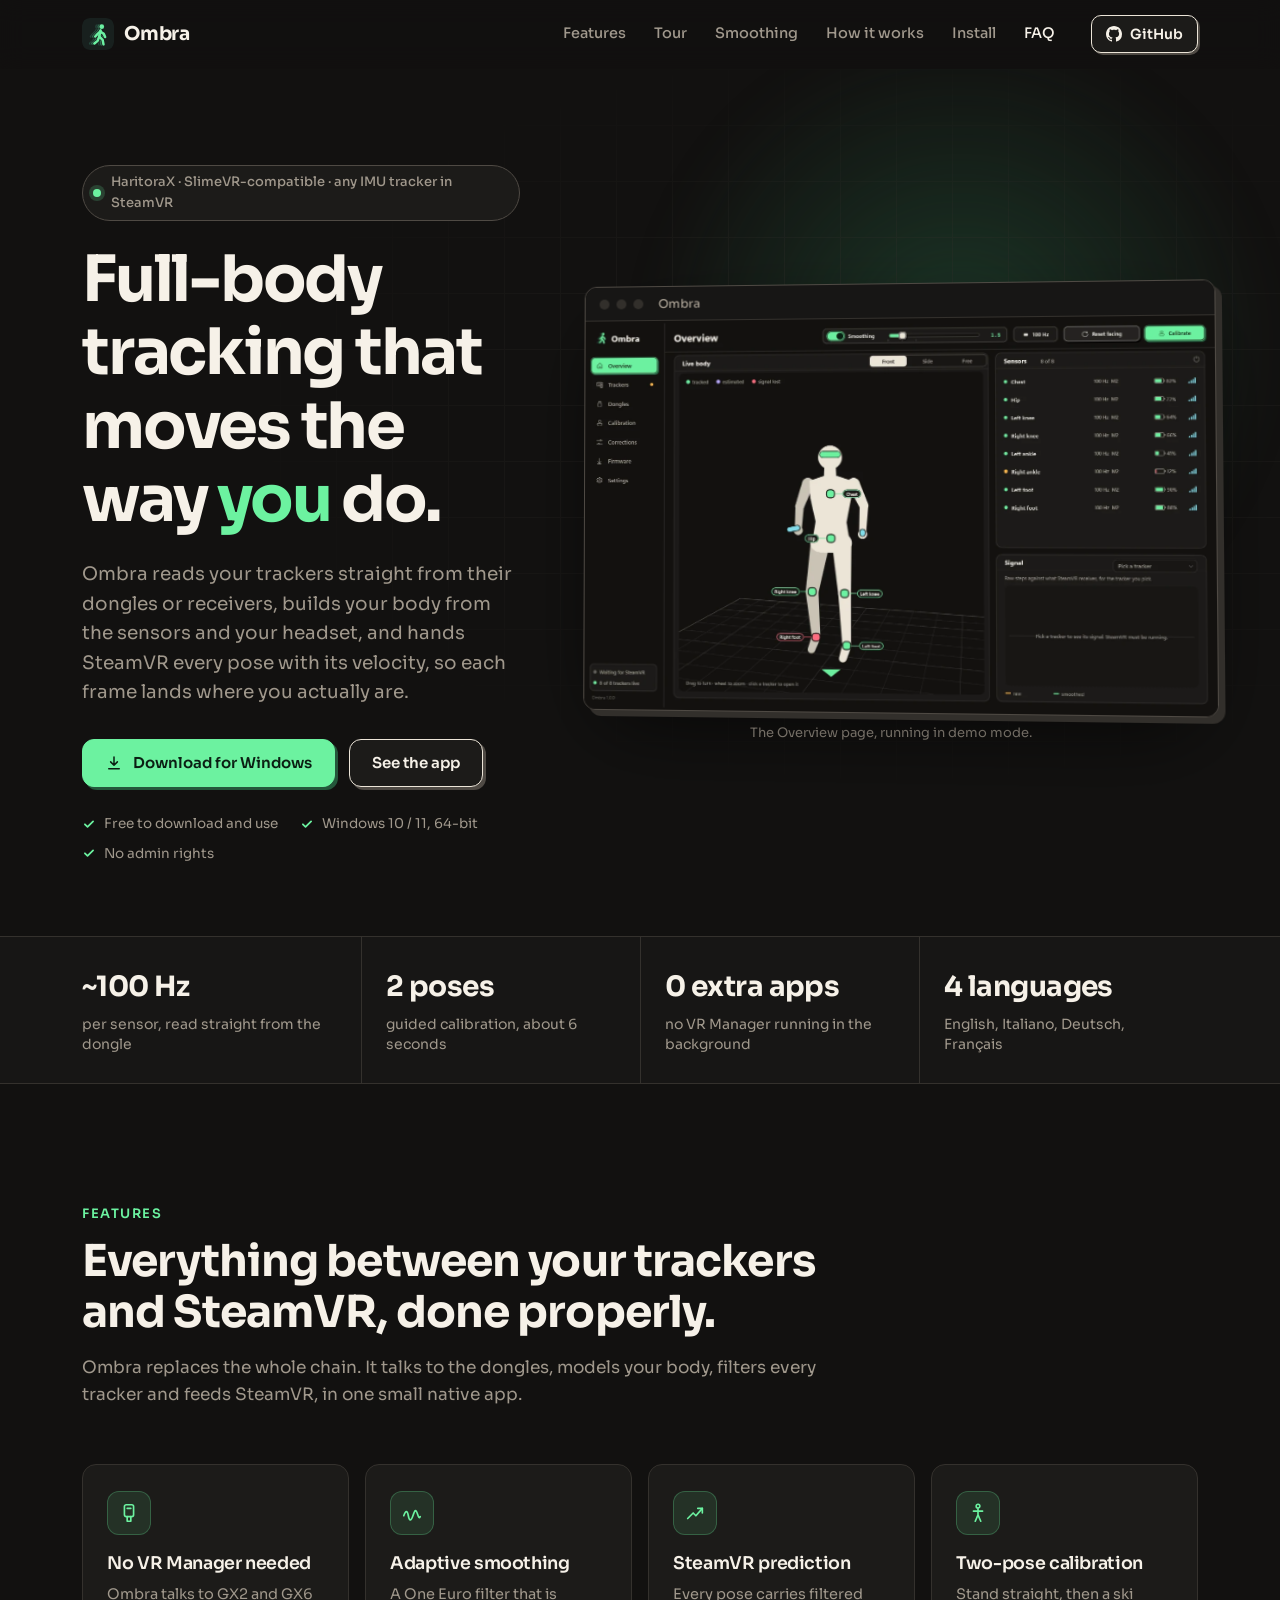
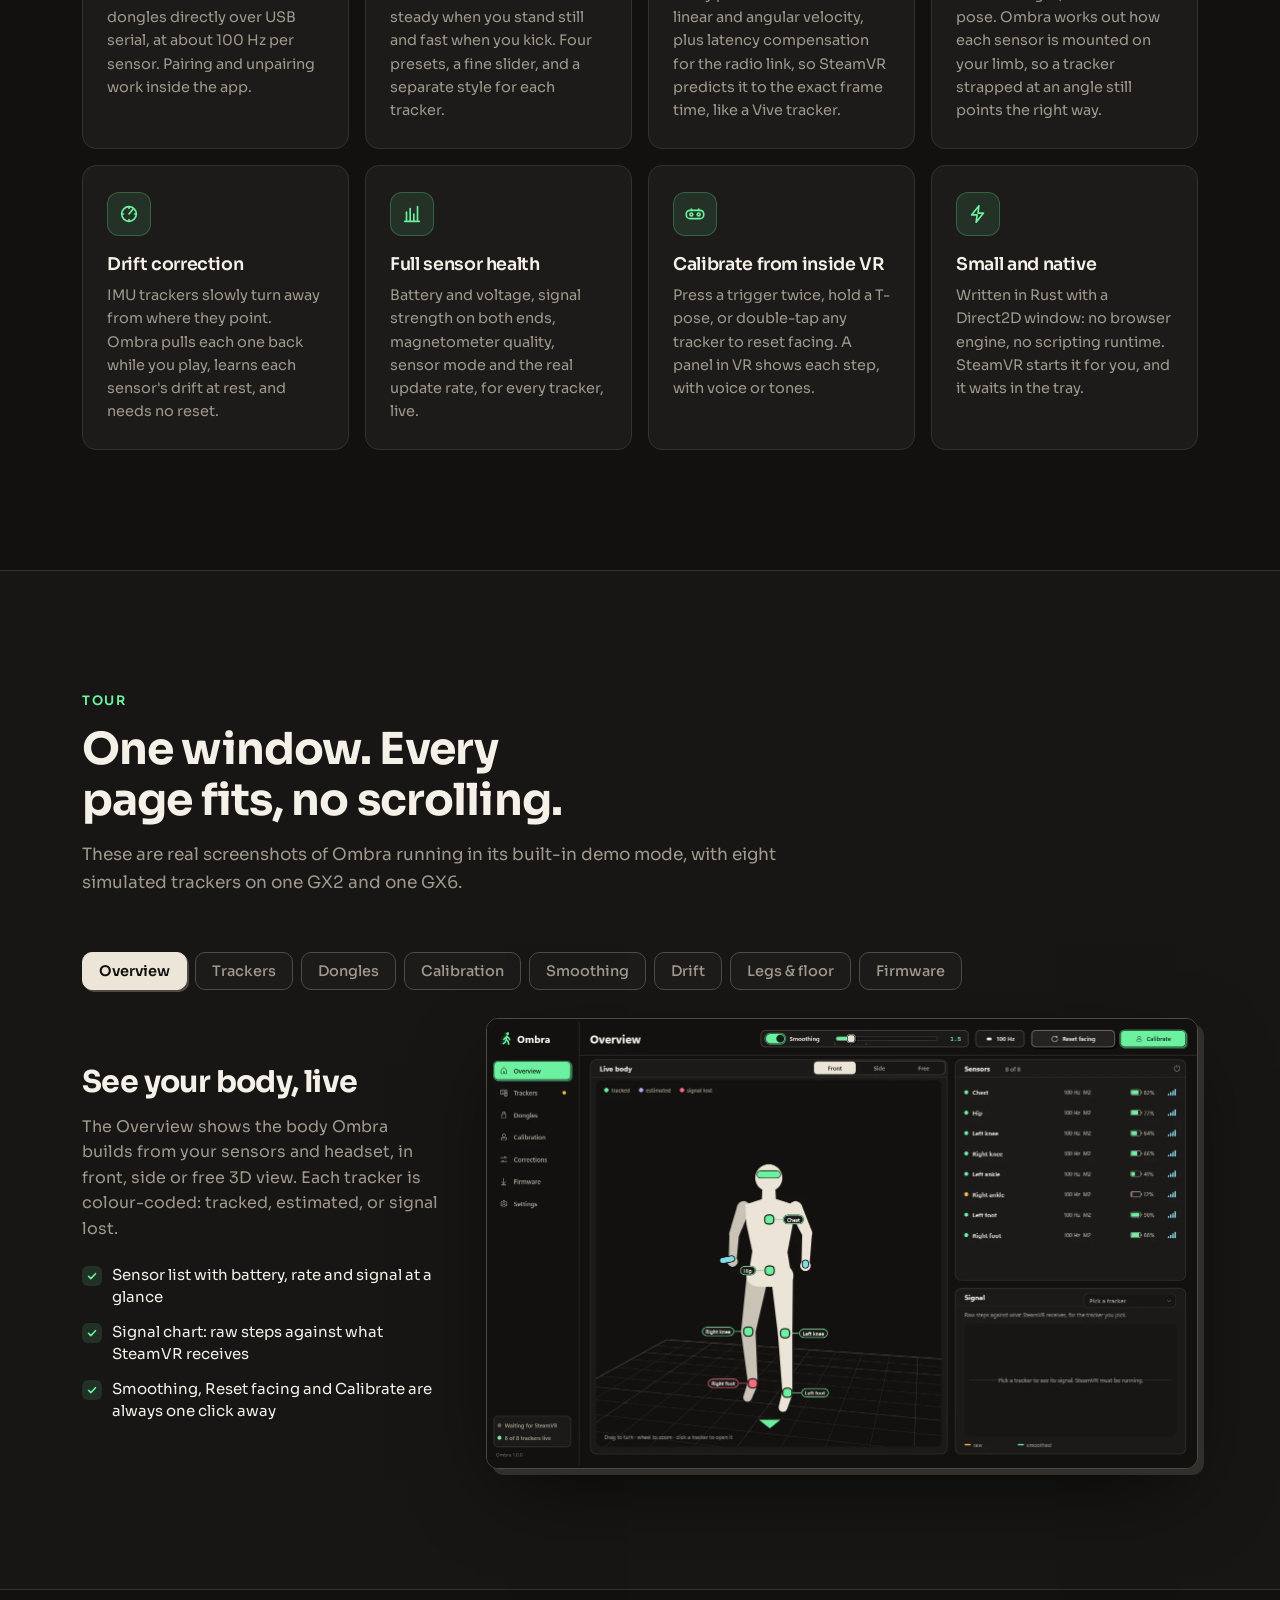
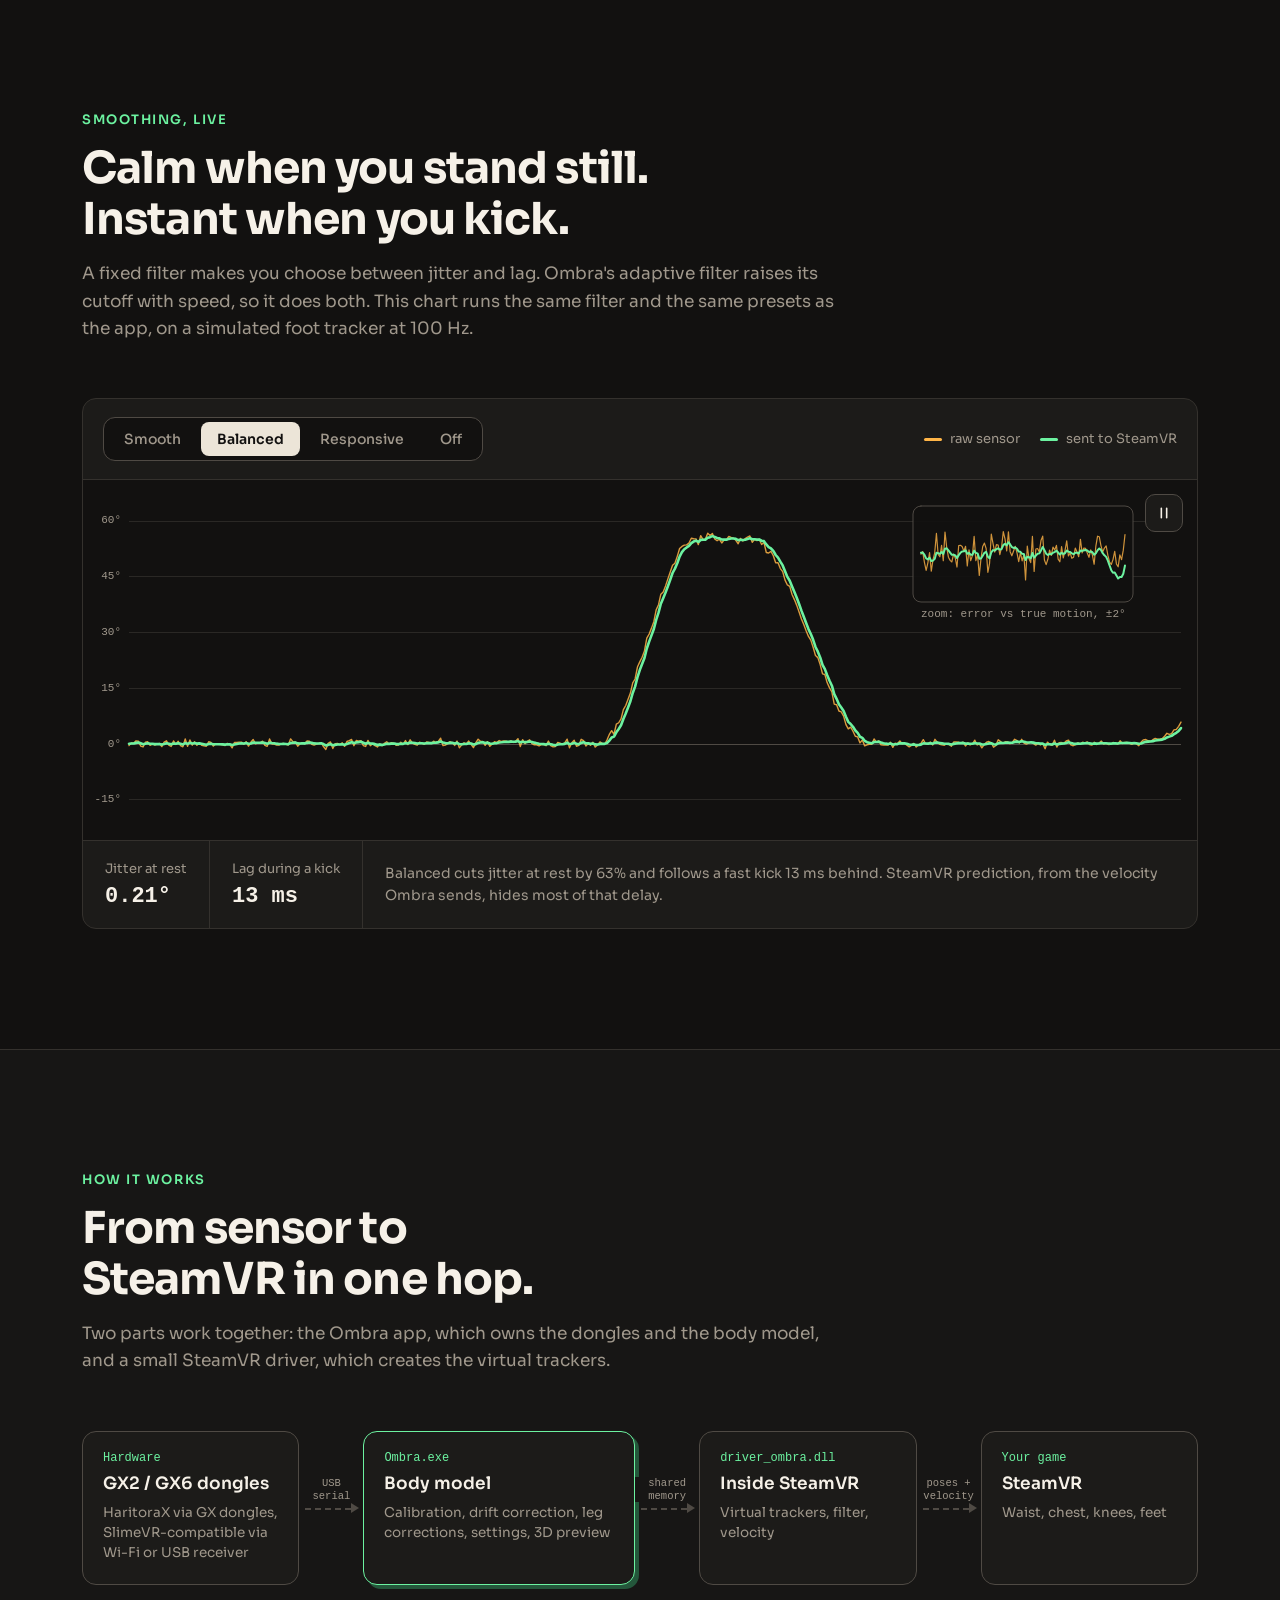
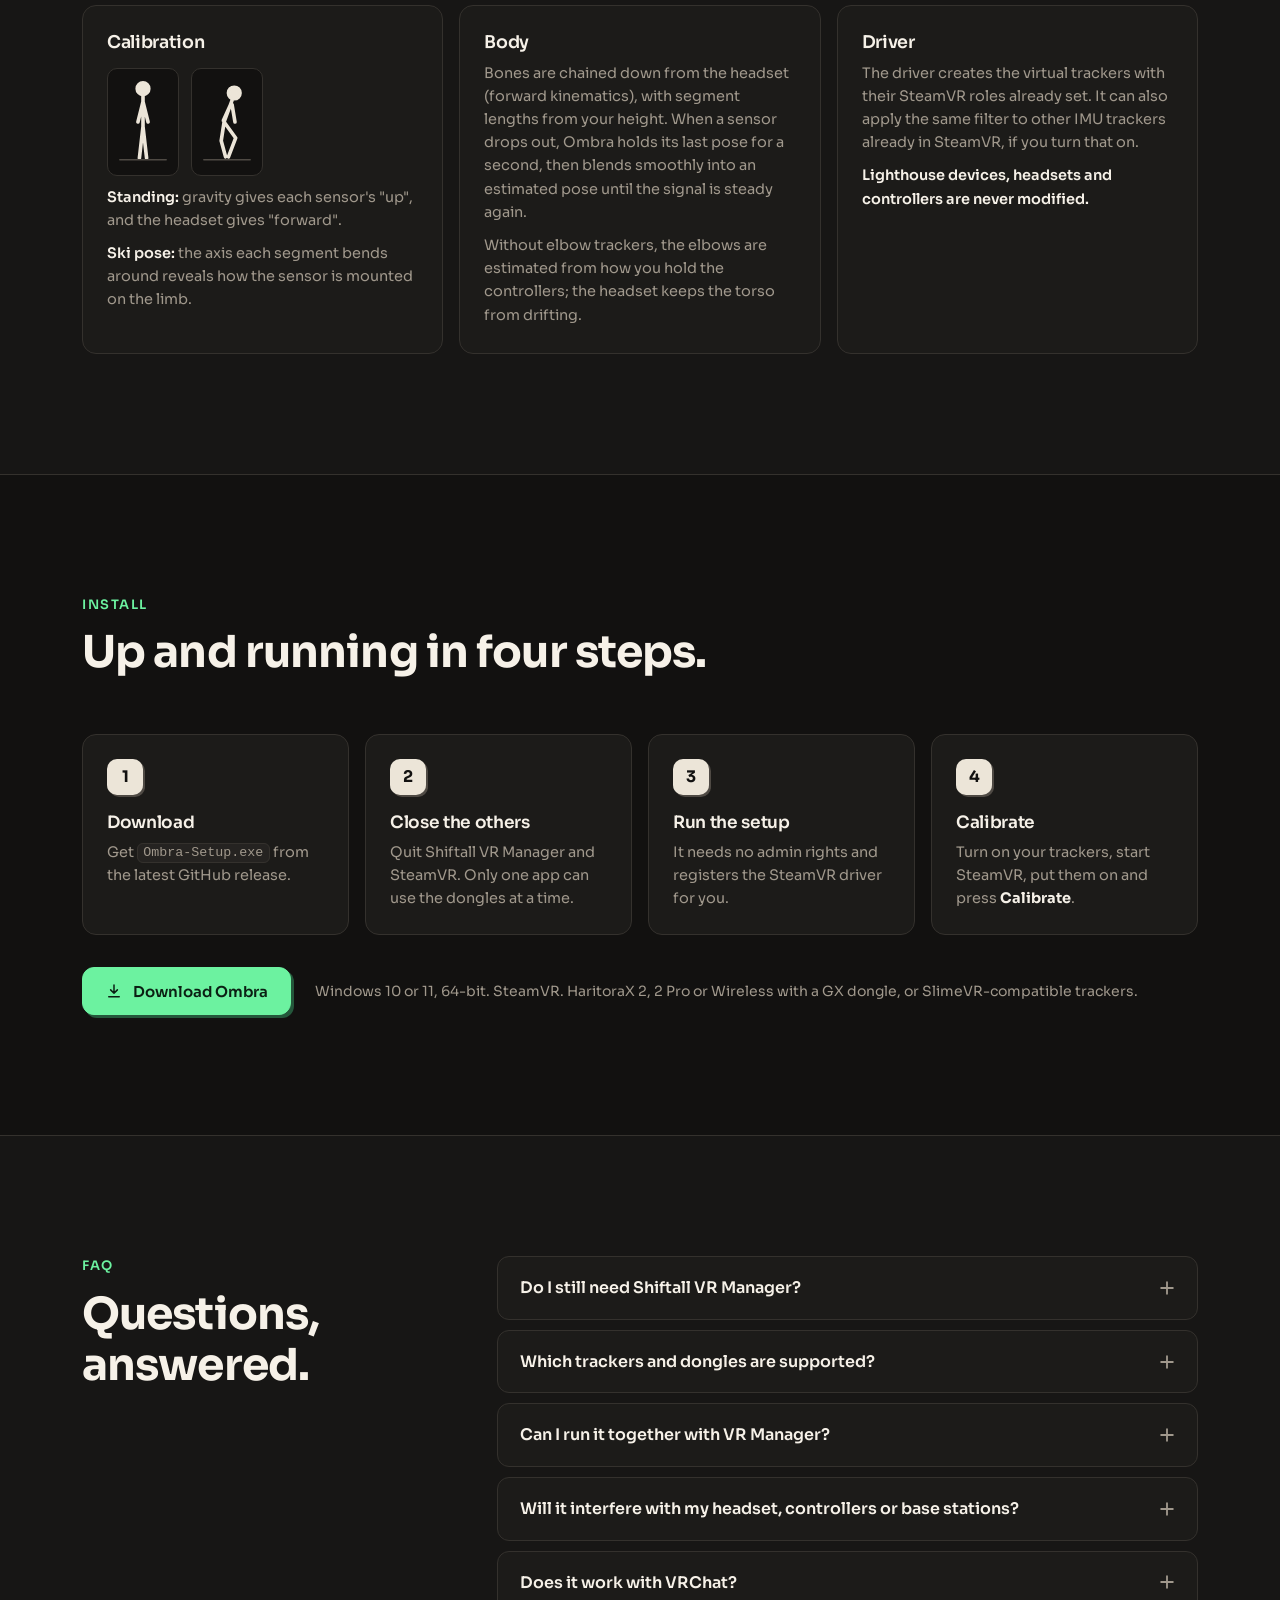
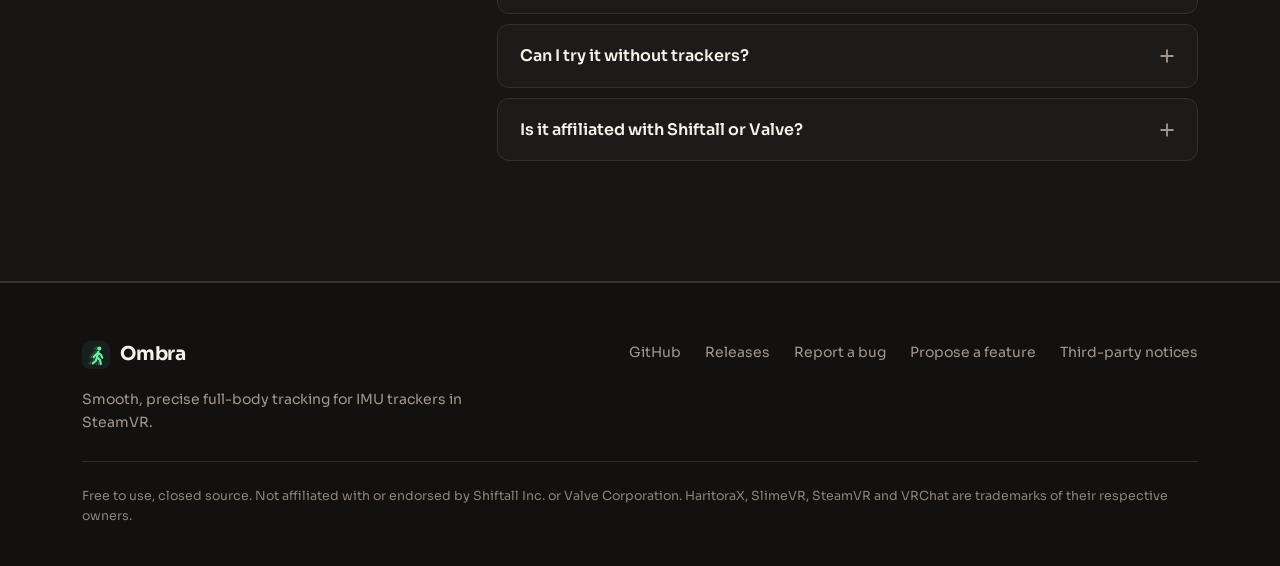
==== commit 6486c28e: "Support all trackers in texts, new preview image Co-Authored-By: Claude Opus 5.5 <noreply@anthropic." ====
--- a/site/index.html
+++ b/site/index.html
@@ -5,18 +5,18 @@
 <meta name="viewport" content="width=device-width, initial-scale=1">
 <meta name="color-scheme" content="dark">
 <meta name="theme-color" content="#121110">
-<title>Ombra · Full-body tracking for HaritoraX 2</title>
-<meta name="description" content="Ombra is a free app that drives HaritoraX 2 and 2 Pro trackers straight from the GX dongles and gives SteamVR smooth, predicted full-body tracking. No VR Manager running.">
+<title>Ombra · Full-body tracking for IMU trackers in SteamVR</title>
+<meta name="description" content="Ombra is a free app for HaritoraX, SlimeVR-compatible and other IMU trackers. It builds your body from the sensors and your headset and gives SteamVR smooth, predicted full-body tracking.">
 <link rel="canonical" href="https://thadoom.github.io/ombra/">
 <meta property="og:type" content="website">
-<meta property="og:title" content="Ombra · Full-body tracking for HaritoraX 2">
-<meta property="og:description" content="Smooth, precise full-body tracking for HaritoraX 2 in SteamVR. Free to download.">
+<meta property="og:title" content="Ombra · Full-body tracking for IMU trackers in SteamVR">
+<meta property="og:description" content="Smooth, precise full-body tracking in SteamVR for HaritoraX, SlimeVR-compatible trackers and more. Free to download.">
 <meta property="og:url" content="https://thadoom.github.io/ombra/">
-<meta property="og:image" content="https://thadoom.github.io/ombra/assets/og.png">
+<meta property="og:image" content="https://thadoom.github.io/ombra/assets/og.png?v=2">
 <meta property="og:image:width" content="1200">
 <meta property="og:image:height" content="630">
 <meta name="twitter:card" content="summary_large_image">
-<meta name="twitter:image" content="https://thadoom.github.io/ombra/assets/og.png">
+<meta name="twitter:image" content="https://thadoom.github.io/ombra/assets/og.png?v=2">
 <link rel="icon" href="assets/logo.svg" type="image/svg+xml">
 <link rel="icon" href="assets/favicon-32.png" type="image/png" sizes="32x32">
 <link rel="apple-touch-icon" href="assets/apple-touch-icon.png">
@@ -70,9 +70,9 @@
 <section class="hero">
   <div class="wrap hero-in">
     <div class="hero-copy">
-      <p class="eyebrow"><span class="dot"></span>For HaritoraX 2 and 2 Pro · SteamVR</p>
+      <p class="eyebrow"><span class="dot"></span>HaritoraX · SlimeVR-compatible · any IMU tracker in SteamVR</p>
       <h1>Full-body tracking that moves the way <em>you</em> do.</h1>
-      <p class="lede">Ombra reads your trackers straight from the GX dongles, builds your body from the sensors and your headset, and hands SteamVR every pose with its velocity, so each frame lands where you actually are.</p>
+      <p class="lede">Ombra reads your trackers straight from their dongles or receivers, builds your body from the sensors and your headset, and hands SteamVR every pose with its velocity, so each frame lands where you actually are.</p>
       <div class="cta">
         <a class="btn btn-primary" href="https://github.com/thadoom/ombra/releases/latest">
           <svg aria-hidden="true" viewBox="0 0 24 24" width="18" height="18"><path d="M12 4v11m0 0-4.5-4.5M12 15l4.5-4.5M5 19.5h14" fill="none" stroke="currentColor" stroke-width="2" stroke-linecap="round" stroke-linejoin="round"/></svg>
@@ -333,7 +333,7 @@
       <li class="node">
         <span class="n-tag">Hardware</span>
         <b>GX2 / GX6 dongles</b>
-        <span>HaritoraX 2 sensors, ~100 Hz each</span>
+        <span>HaritoraX via GX dongles, SlimeVR-compatible via Wi-Fi or USB receiver</span>
       </li>
       <li class="arrow" aria-hidden="true"><span>USB serial</span></li>
       <li class="node node-main">
@@ -409,7 +409,7 @@
         <svg aria-hidden="true" viewBox="0 0 24 24" width="18" height="18"><path d="M12 4v11m0 0-4.5-4.5M12 15l4.5-4.5M5 19.5h14" fill="none" stroke="currentColor" stroke-width="2" stroke-linecap="round" stroke-linejoin="round"/></svg>
         Download Ombra
       </a>
-      <p>Windows 10 or 11, 64-bit. SteamVR. HaritoraX 2 or 2 Pro with a GX2 or GX6 dongle.</p>
+      <p>Windows 10 or 11, 64-bit. SteamVR. HaritoraX 2, 2 Pro or Wireless with a GX dongle, or SlimeVR-compatible trackers.</p>
     </div>
   </div>
 </section>
@@ -428,7 +428,7 @@
       </details>
       <details>
         <summary>Which trackers and dongles are supported?</summary>
-        <p>HaritoraX 2 and HaritoraX 2 Pro, connected through GX2 or GX6 dongles. Ombra sends SteamVR the hip, chest, knees and feet, and you choose which of them each game sees.</p>
+        <p>HaritoraX 2, 2 Pro and Wireless through GX2 or GX6 dongles; SlimeVR-compatible trackers over Wi-Fi or a USB receiver (for example Butterfly and Smol Slime). Ombra's filter and prediction can also smooth any other IMU tracker already in SteamVR. Ombra sends SteamVR the hip, chest, knees, feet and elbows, and you choose which of them each game sees. HaritoraX 1 (wired) is not supported.</p>
       </details>
       <details>
         <summary>Can I run it together with VR Manager?</summary>
@@ -460,7 +460,7 @@
   <div class="wrap foot-in">
     <div class="foot-brand">
       <a class="brand" href="#top"><img src="assets/logo.svg" alt="" width="28" height="28"><span>Ombra</span></a>
-      <p>Smooth, precise full-body tracking for HaritoraX 2 in SteamVR.</p>
+      <p>Smooth, precise full-body tracking for IMU trackers in SteamVR.</p>
     </div>
     <ul class="foot-links">
       <li><a href="https://github.com/thadoom/ombra">GitHub</a></li>
@@ -469,7 +469,7 @@
       <li><a href="https://github.com/thadoom/ombra/issues/new/choose">Propose a feature</a></li>
       <li><a href="https://github.com/thadoom/ombra/blob/main/THIRD_PARTY_NOTICES.md">Third-party notices</a></li>
     </ul>
-    <p class="fine">Free to use, closed source. Not affiliated with or endorsed by Shiftall Inc. or Valve Corporation. HaritoraX, SteamVR and VRChat are trademarks of their respective owners.</p>
+    <p class="fine">Free to use, closed source. Not affiliated with or endorsed by Shiftall Inc. or Valve Corporation. HaritoraX, SlimeVR, SteamVR and VRChat are trademarks of their respective owners.</p>
   </div>
 </footer>
 
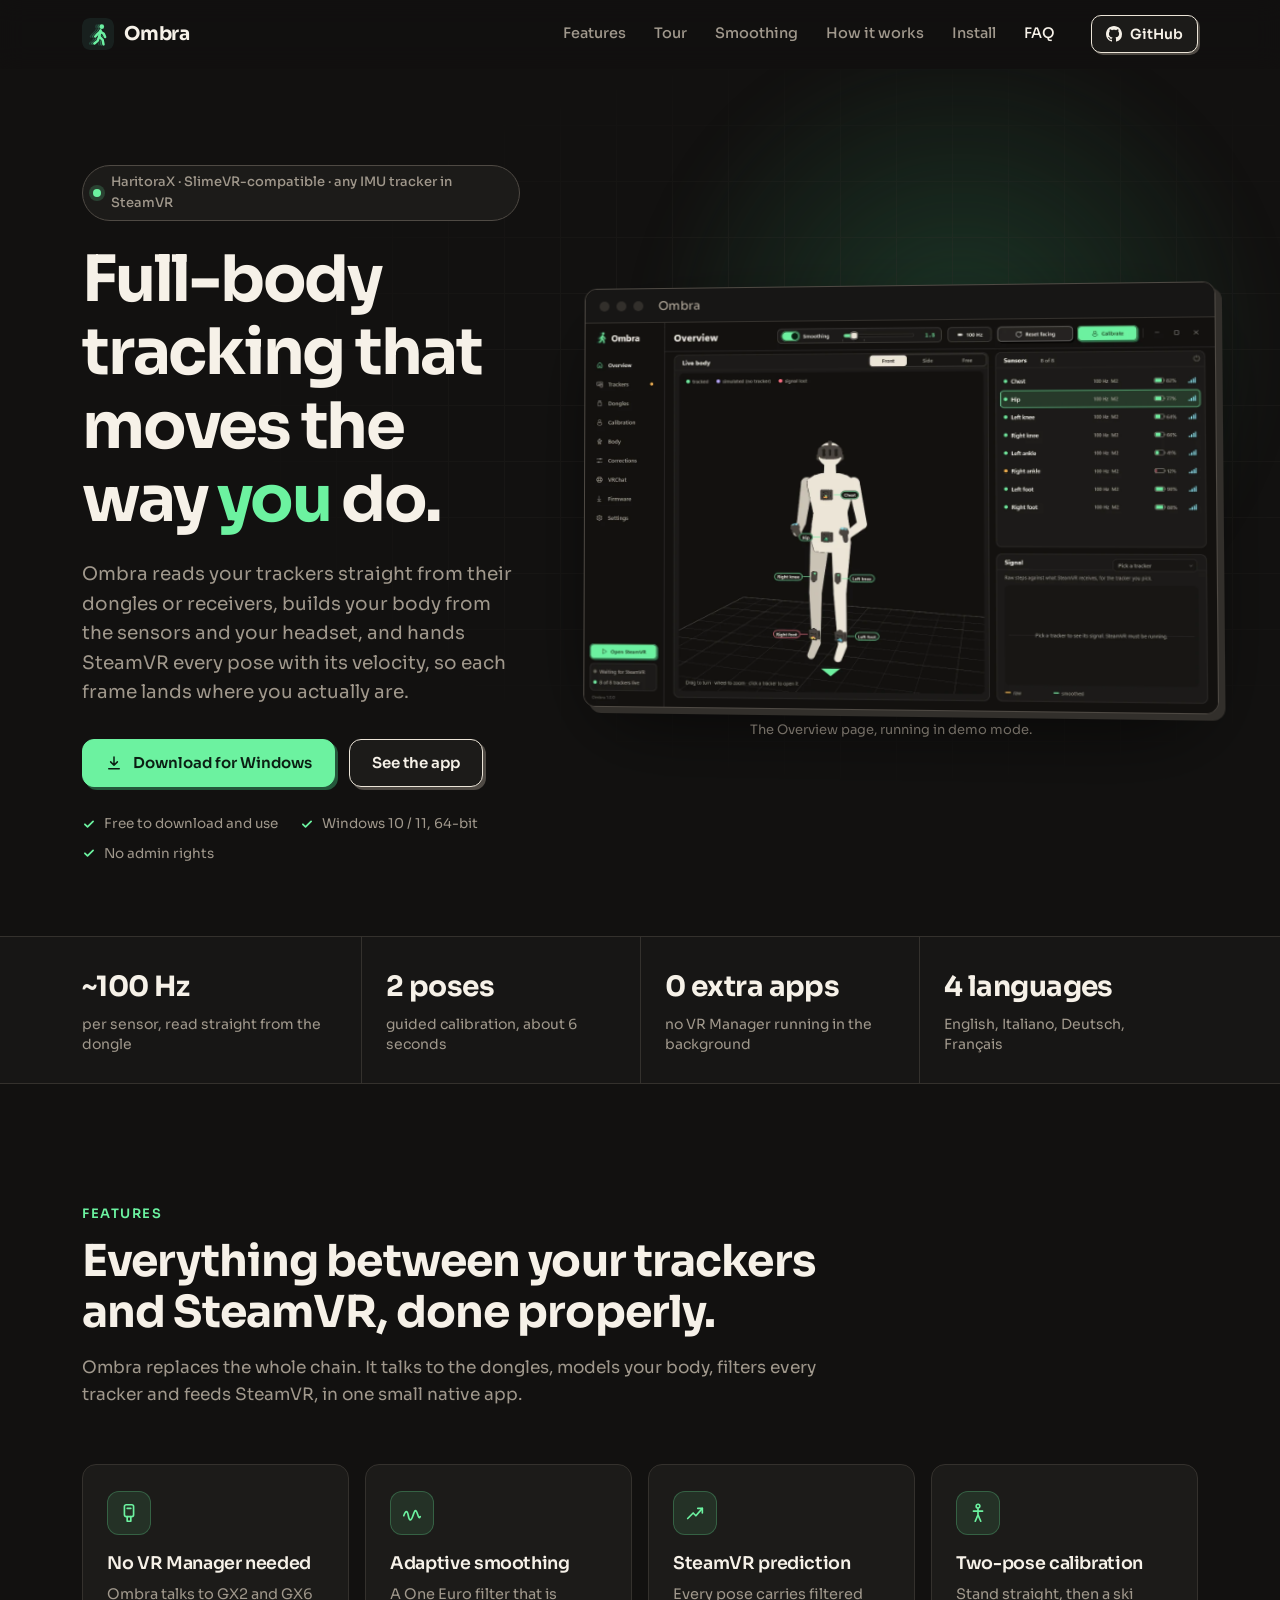
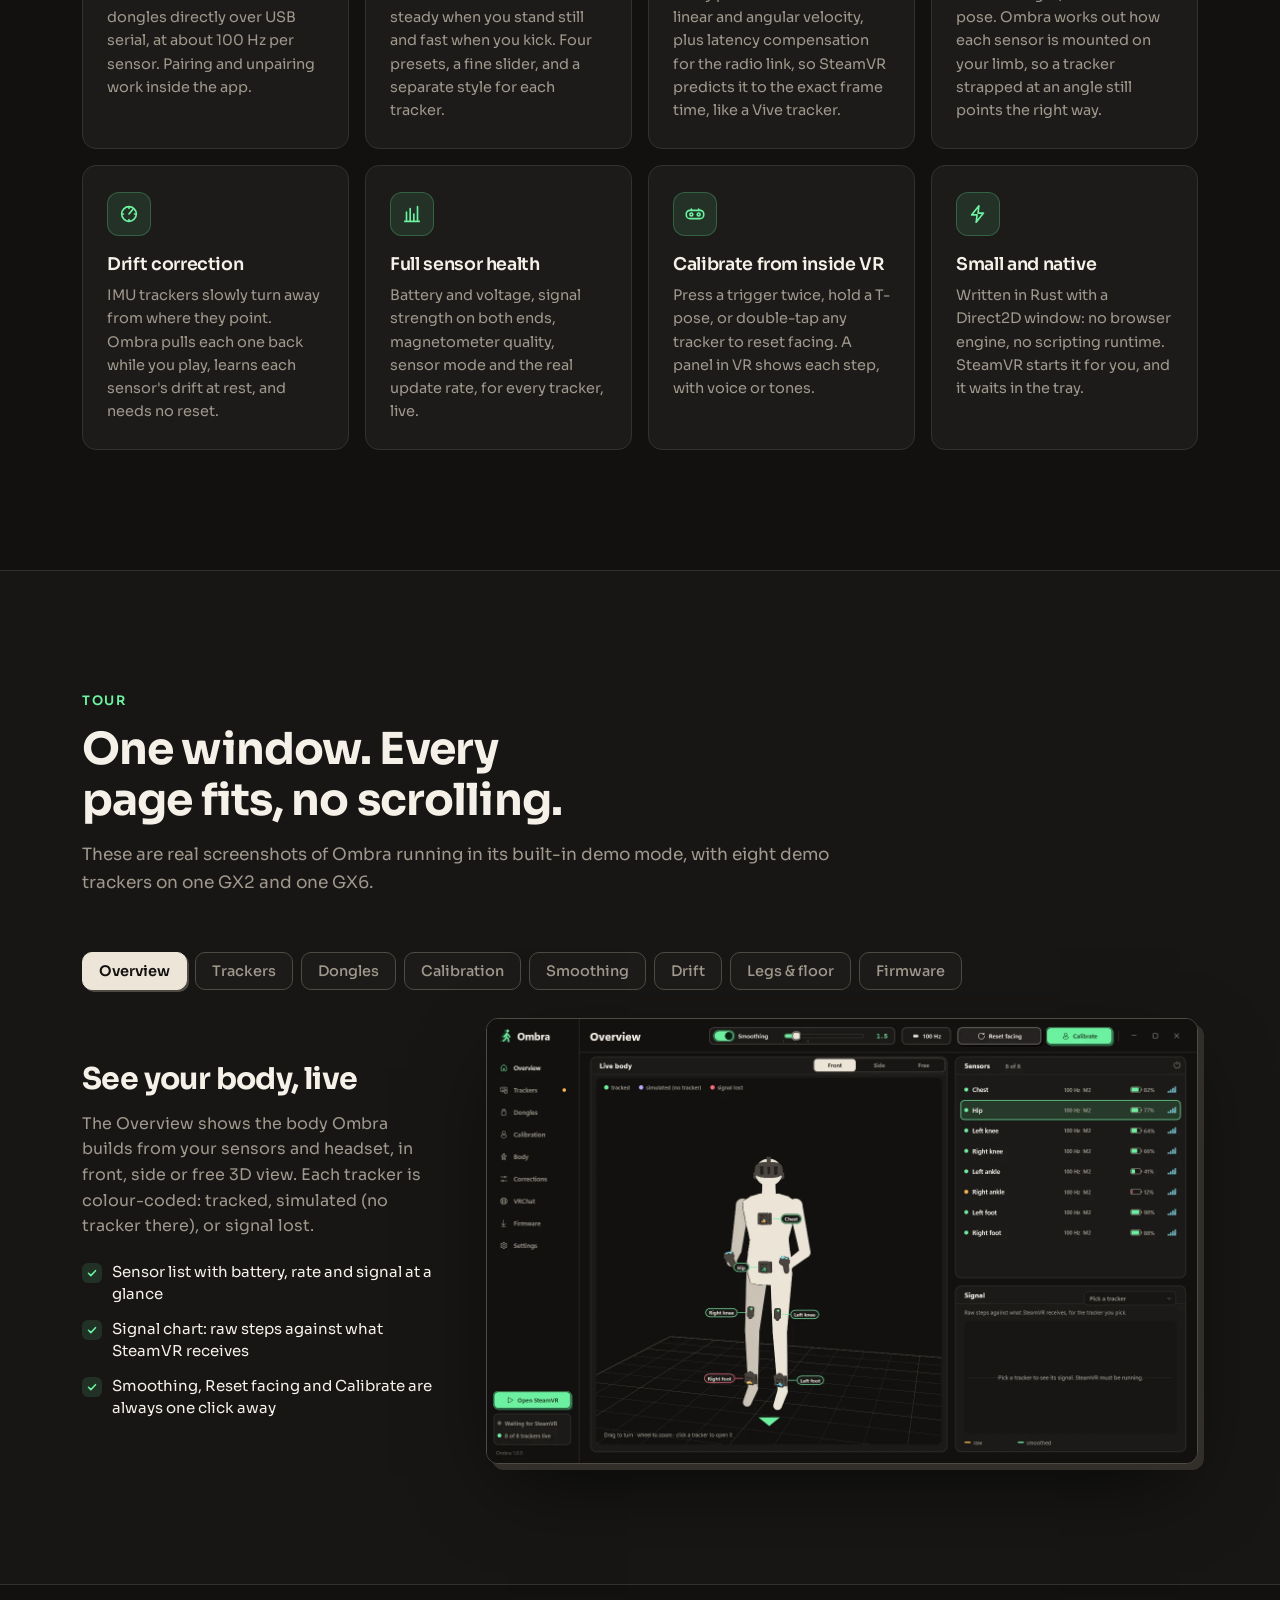
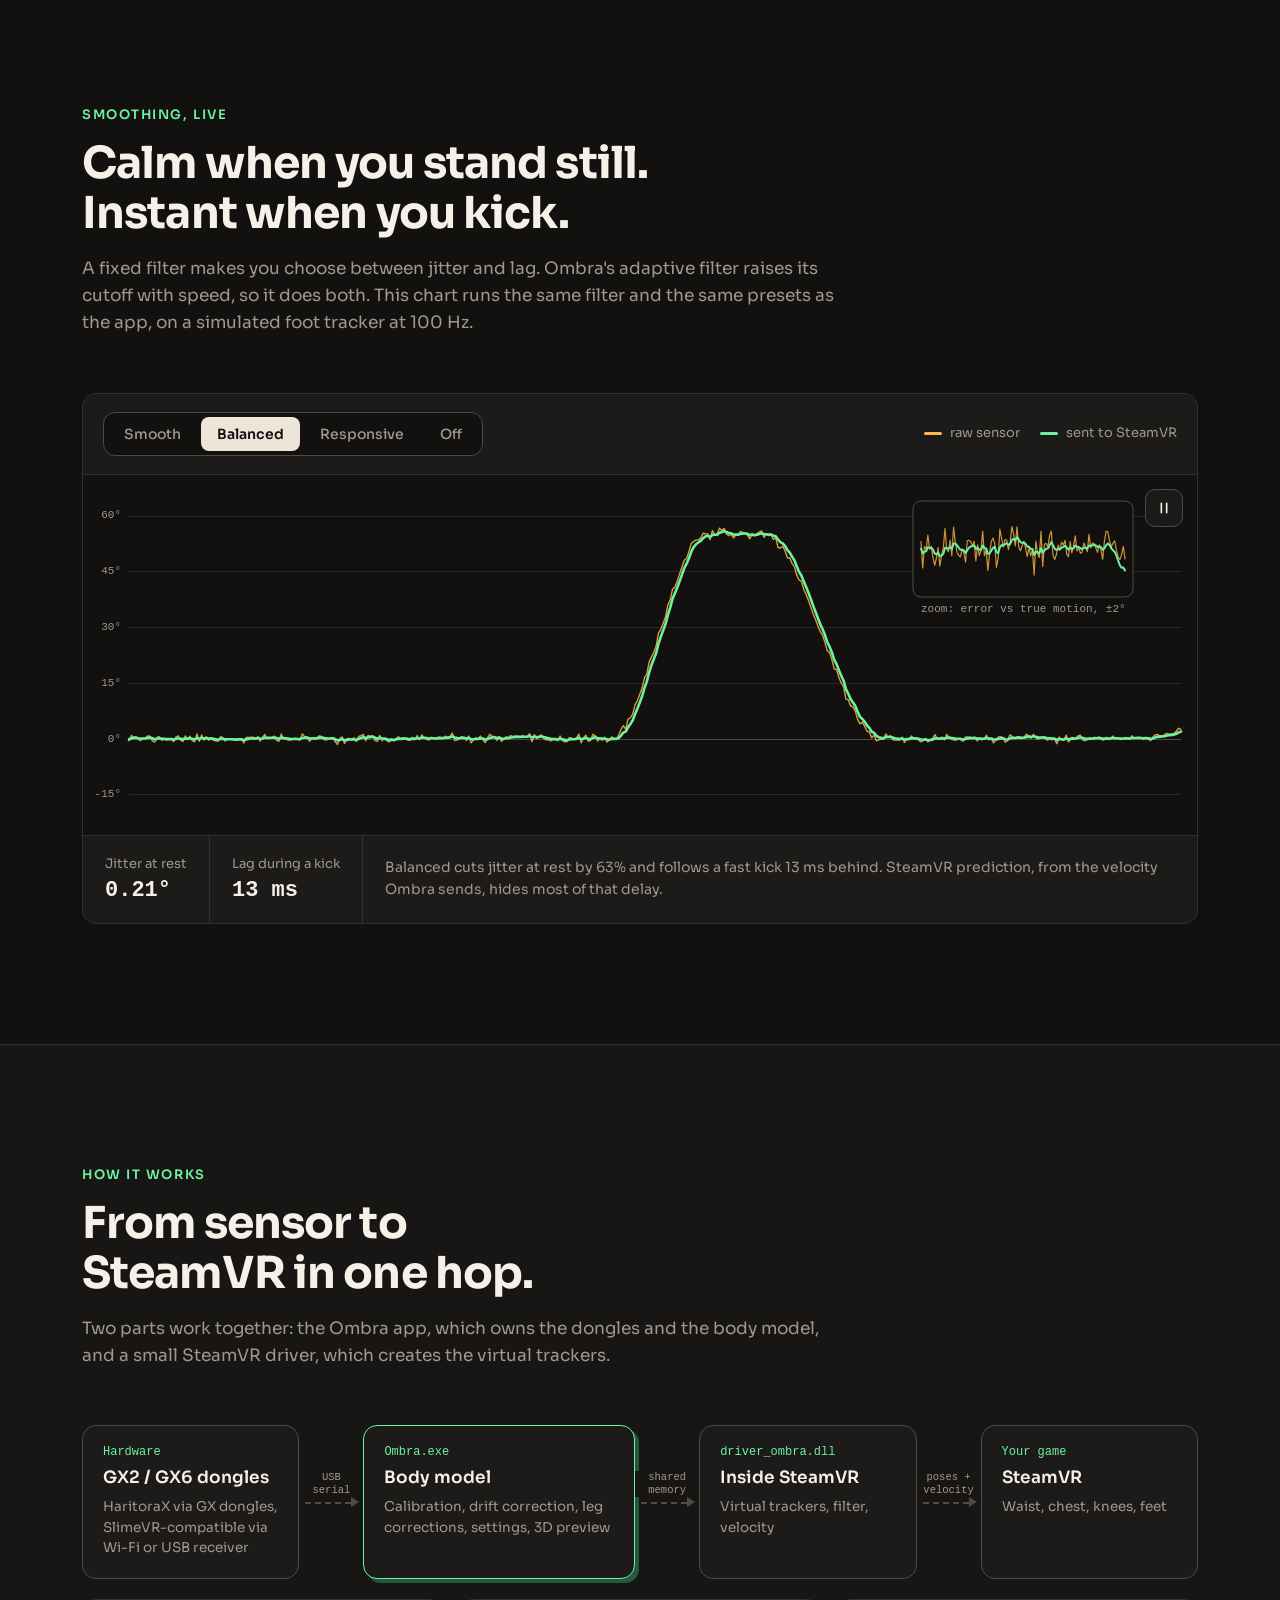
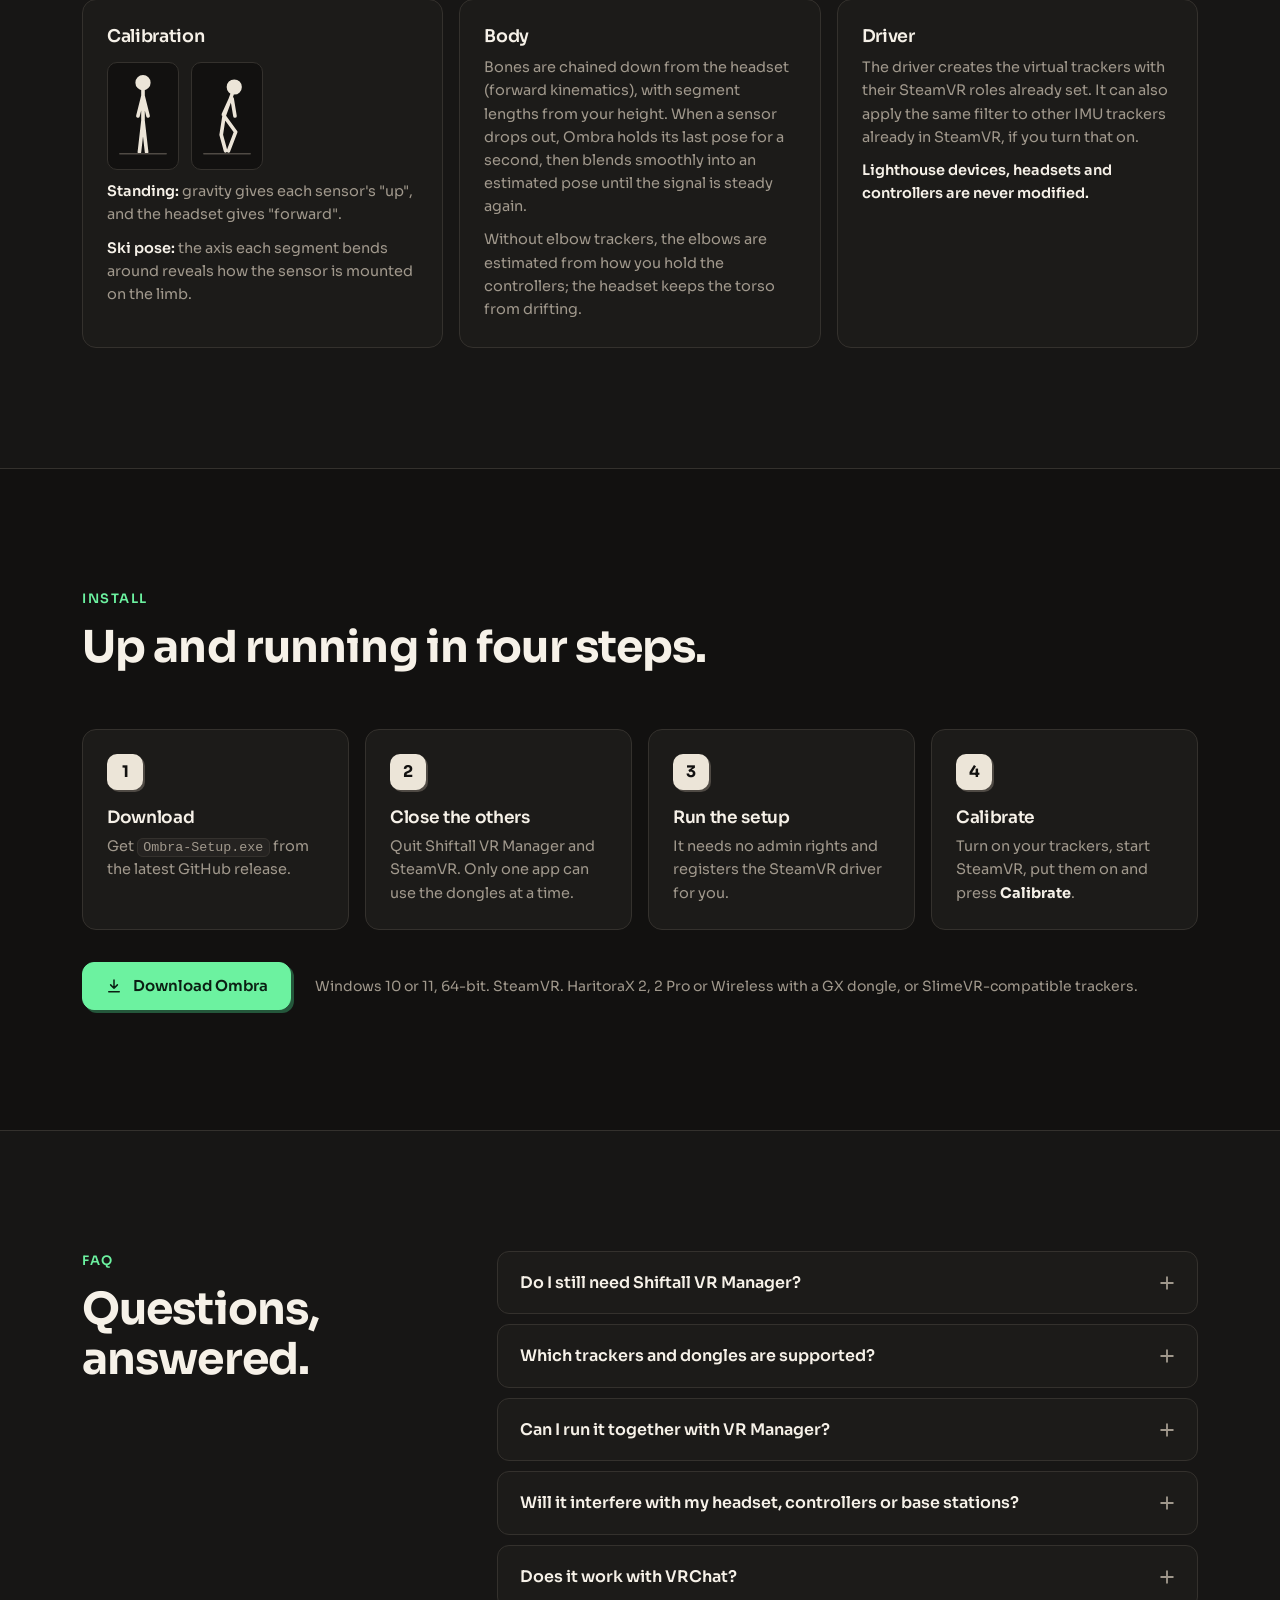
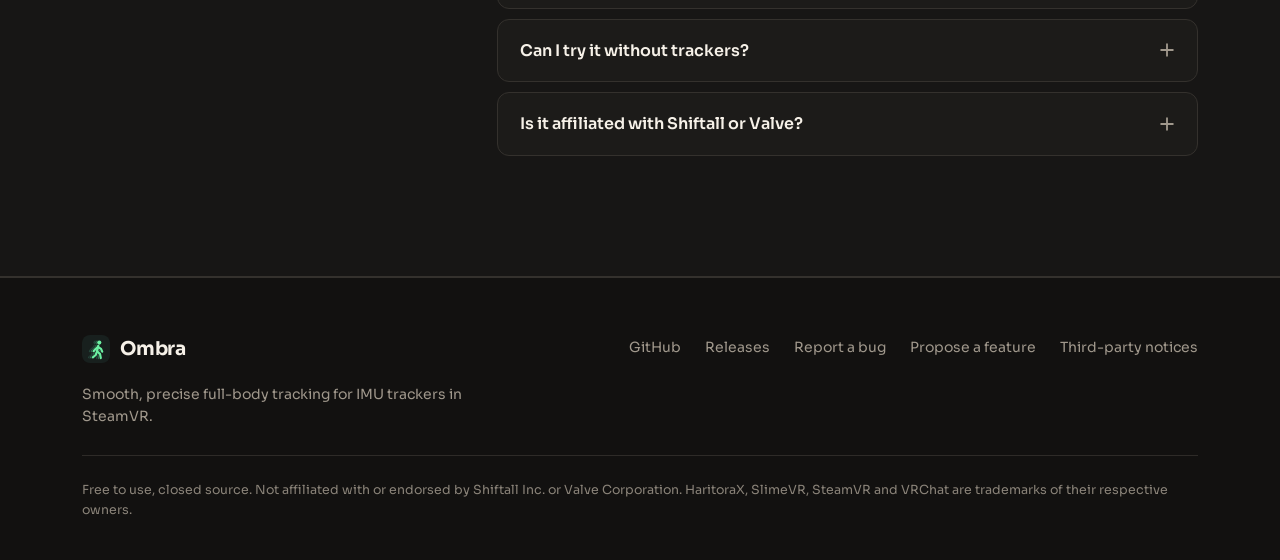
==== commit d98a4ce7: "Site: fresh screenshots of Ombra 1.0.0 The tour shows the current app (9 pages, Legs tab, Open Steam" ====
--- a/site/index.html
+++ b/site/index.html
@@ -89,7 +89,7 @@
     <figure class="hero-shot">
       <div class="window">
         <div class="window-bar" aria-hidden="true"><i></i><i></i><i></i><span>Ombra</span></div>
-        <img src="assets/screens/home.webp" width="1424" height="901" alt="Ombra's Overview page: a live 3D body with eight trackers, the sensor list with battery and update rate, and the quick controls for smoothing, reset facing and calibrate." fetchpriority="high">
+        <img src="assets/screens/home.webp" width="1440" height="900" alt="Ombra's Overview page: a live 3D body with eight trackers, the sensor list with battery and update rate, and the quick controls for smoothing, reset facing and calibrate." fetchpriority="high">
       </div>
       <figcaption>The Overview page, running in demo mode.</figcaption>
     </figure>
@@ -164,7 +164,7 @@
     <header class="section-head">
       <p class="kicker">Tour</p>
       <h2>One window. Every page fits, no scrolling.</h2>
-      <p>These are real screenshots of Ombra running in its built-in demo mode, with eight simulated trackers on one GX2 and one GX6.</p>
+      <p>These are real screenshots of Ombra running in its built-in demo mode, with eight demo trackers on one GX2 and one GX6.</p>
     </header>
 
     <div class="tour">
@@ -182,14 +182,14 @@
       <div class="panel" role="tabpanel" id="p-home" aria-labelledby="t-home">
         <div class="panel-copy">
           <h3>See your body, live</h3>
-          <p>The Overview shows the body Ombra builds from your sensors and headset, in front, side or free 3D view. Each tracker is colour-coded: tracked, estimated, or signal lost.</p>
+          <p>The Overview shows the body Ombra builds from your sensors and headset, in front, side or free 3D view. Each tracker is colour-coded: tracked, simulated (no tracker there), or signal lost.</p>
           <ul class="ticks">
             <li>Sensor list with battery, rate and signal at a glance</li>
             <li>Signal chart: raw steps against what SteamVR receives</li>
             <li>Smoothing, Reset facing and Calibrate are always one click away</li>
           </ul>
         </div>
-        <div class="window"><img loading="lazy" src="assets/screens/home.webp" width="1424" height="901" alt="Overview page with the live 3D body and the sensor list."></div>
+        <div class="window"><img loading="lazy" src="assets/screens/home.webp" width="1440" height="900" alt="Overview page with the live 3D body and the sensor list."></div>
       </div>
 
       <div class="panel" role="tabpanel" id="p-trackers" aria-labelledby="t-trackers" hidden>
@@ -202,7 +202,7 @@
             <li>Identify a tracker, and Ombra remembers each one's settings</li>
           </ul>
         </div>
-        <div class="window"><img loading="lazy" src="assets/screens/trackers.webp" width="1424" height="901" alt="Trackers page with the tracker list and the detail panel for the chest tracker."></div>
+        <div class="window"><img loading="lazy" src="assets/screens/trackers.webp" width="1440" height="900" alt="Trackers page with the tracker list and the detail panel for the chest tracker."></div>
       </div>
 
       <div class="panel" role="tabpanel" id="p-dongles" aria-labelledby="t-dongles" hidden>
@@ -215,20 +215,20 @@
             <li>Find newly plugged-in dongles with one click</li>
           </ul>
         </div>
-        <div class="window"><img loading="lazy" src="assets/screens/dongles.webp" width="1424" height="901" alt="Dongles page showing a GX2 and a GX6 with their modules, slots and channels."></div>
+        <div class="window"><img loading="lazy" src="assets/screens/dongles.webp" width="1440" height="900" alt="Dongles page showing a GX2 and a GX6 with their modules, slots and channels."></div>
       </div>
 
       <div class="panel" role="tabpanel" id="p-calib" aria-labelledby="t-calib" hidden>
         <div class="panel-copy">
           <h3>Calibration in two poses</h3>
-          <p>Stand straight, then bend into a ski pose. About six seconds in total, and Ombra reports each body segment as it aligns.</p>
+          <p>Stand straight, then bend into a ski pose; with foot trackers, rise on your tiptoes too. A few seconds in total, and Ombra reports each body segment as it aligns.</p>
           <ul class="ticks">
             <li>Start it from VR: trigger twice, T-pose, or double-tap a tracker</li>
             <li>Resets facing when VRChat runs its own calibration</li>
-            <li>Measures your height from the headset</li>
-          </ul>
-        </div>
-        <div class="window"><img loading="lazy" src="assets/screens/calib.webp" width="1424" height="901" alt="Calibration page with the two pose cards, aligned segments and VR start options."></div>
+            <li>Measure your body and the real floor by touching them with a controller</li>
+          </ul>
+        </div>
+        <div class="window"><img loading="lazy" src="assets/screens/calib.webp" width="1440" height="900" alt="Calibration page with the pose cards, aligned segments, VR start options and keyboard shortcuts."></div>
       </div>
 
       <div class="panel" role="tabpanel" id="p-smooth" aria-labelledby="t-smooth" hidden>
@@ -241,7 +241,7 @@
             <li>Can also smooth other IMU trackers in SteamVR, if you choose</li>
           </ul>
         </div>
-        <div class="window"><img loading="lazy" src="assets/screens/tuning.webp" width="1424" height="901" alt="Corrections page, Smoothing tab, with presets, sliders and per-tracker styles."></div>
+        <div class="window"><img loading="lazy" src="assets/screens/tuning.webp" width="1440" height="900" alt="Corrections page, Smoothing tab, with presets, sliders and per-tracker styles."></div>
       </div>
 
       <div class="panel" role="tabpanel" id="p-drift" aria-labelledby="t-drift" hidden>
@@ -254,7 +254,7 @@
             <li>Learns from each Reset facing you press</li>
           </ul>
         </div>
-        <div class="window"><img loading="lazy" src="assets/screens/tuning-drift.webp" width="1424" height="901" alt="Corrections page, Drift tab, with drift options and a live per-segment table."></div>
+        <div class="window"><img loading="lazy" src="assets/screens/tuning-drift.webp" width="1440" height="900" alt="Corrections page, Drift tab, with drift options and a live per-segment table."></div>
       </div>
 
       <div class="panel" role="tabpanel" id="p-body" aria-labelledby="t-body" hidden>
@@ -263,11 +263,11 @@
           <p>Corrections on the final body keep it believable: feet stay above the floor, planted feet don't slide, and knees never bend backwards.</p>
           <ul class="ticks">
             <li>Covers short signal dropouts with a smooth estimated pose</li>
-            <li>Bed mode: the mattress becomes the floor</li>
+            <li>Bed mode on the Body page: the mattress becomes the floor</li>
             <li>Choose which trackers SteamVR sees, per game</li>
           </ul>
         </div>
-        <div class="window"><img loading="lazy" src="assets/screens/tuning-body.webp" width="1424" height="901" alt="Corrections page, Body tab, with leg and floor options and bed mode."></div>
+        <div class="window"><img loading="lazy" src="assets/screens/tuning-body.webp" width="1440" height="900" alt="Corrections page, Legs tab, with the leg options, dropout cover and the trackers SteamVR sees."></div>
       </div>
 
       <div class="panel" role="tabpanel" id="p-fw" aria-labelledby="t-fw" hidden>
@@ -280,7 +280,7 @@
             <li>Every file is checked (SHA-256) before it is used</li>
           </ul>
         </div>
-        <div class="window"><img loading="lazy" src="assets/screens/firmware.webp" width="1424" height="901" alt="Firmware page with every tracker and dongle and its firmware version."></div>
+        <div class="window"><img loading="lazy" src="assets/screens/firmware.webp" width="1440" height="900" alt="Firmware page with every tracker and dongle and its firmware version."></div>
       </div>
     </div>
   </div>
@@ -444,7 +444,7 @@
       </details>
       <details>
         <summary>Can I try it without trackers?</summary>
-        <p>Yes. Run <code>Ombra.exe --demo</code> for eight simulated trackers on a GX2 and a GX6. The demo never touches COM ports, Bluetooth, SteamVR or your settings.</p>
+        <p>Yes. Run <code>Ombra.exe --demo</code> for eight demo trackers on a GX2 and a GX6. The demo never touches COM ports, Bluetooth, SteamVR or your settings.</p>
       </details>
       <details>
         <summary>Is it affiliated with Shiftall or Valve?</summary>
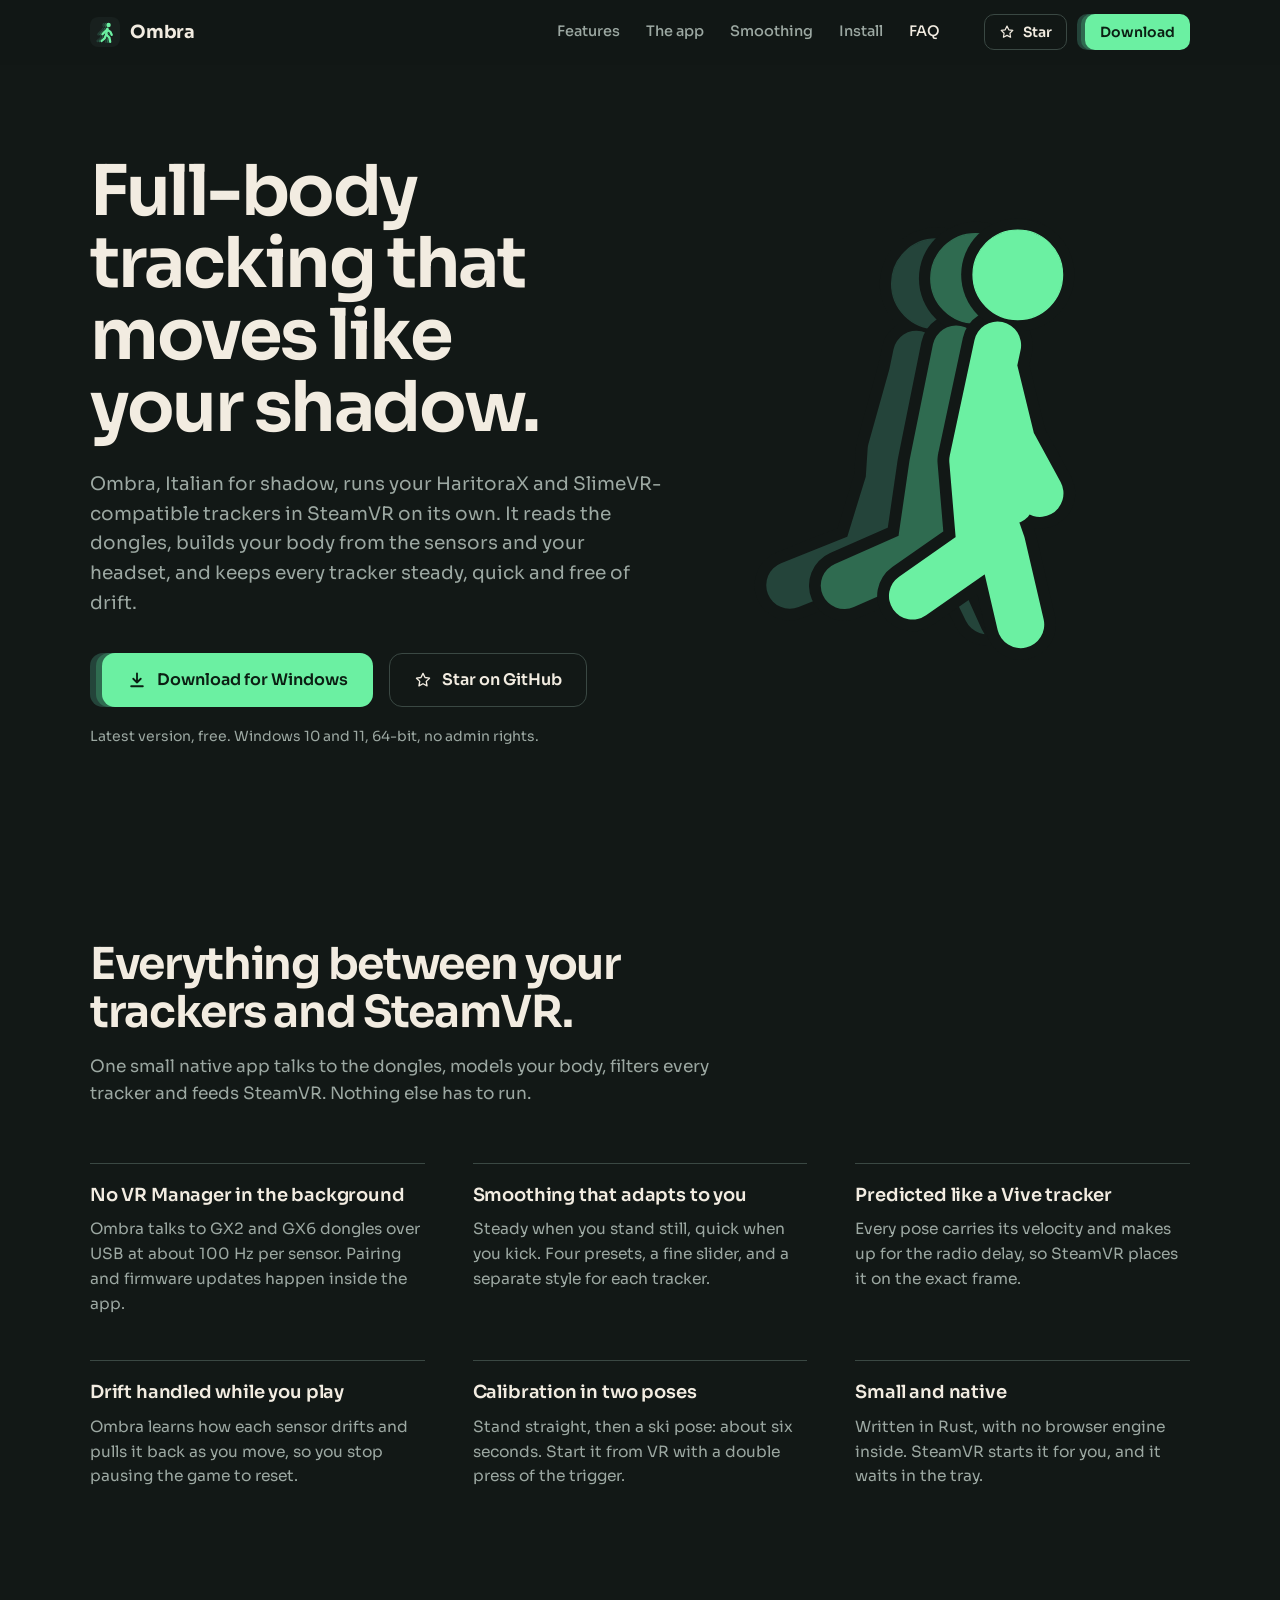
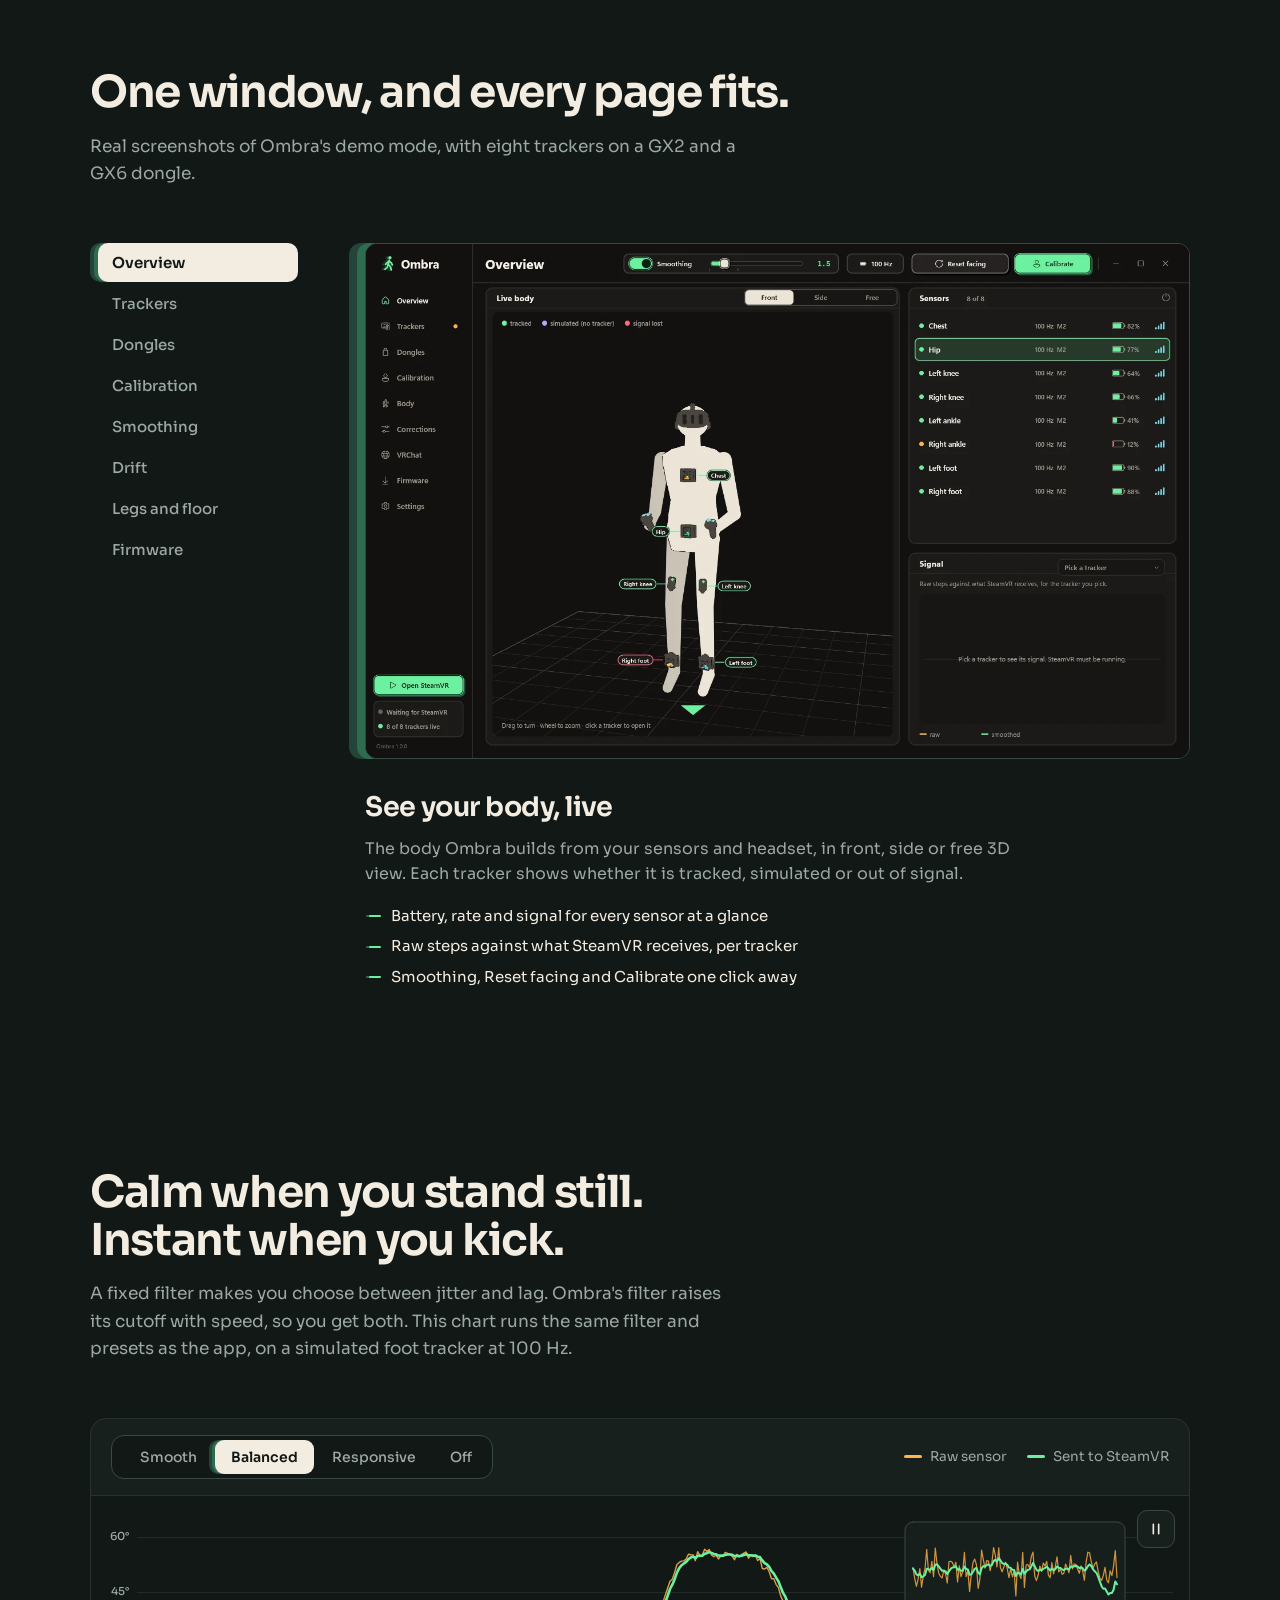
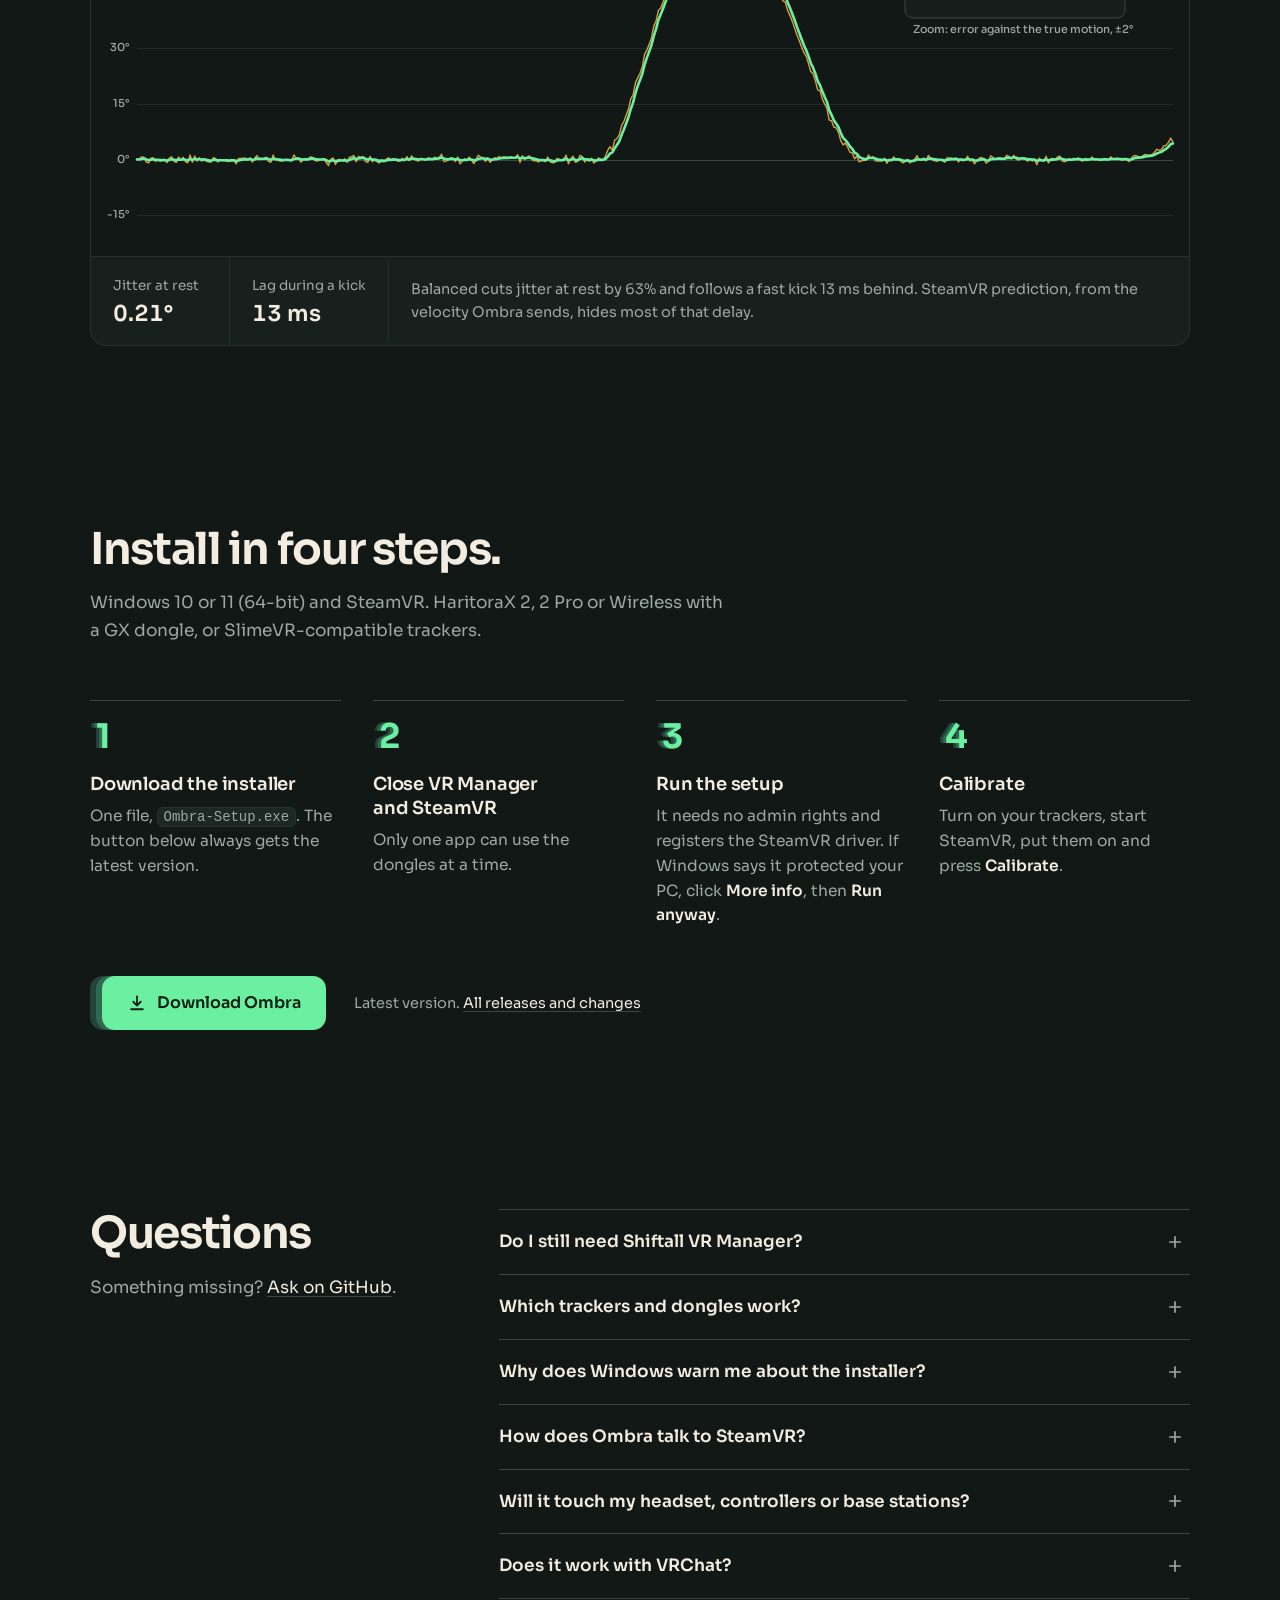
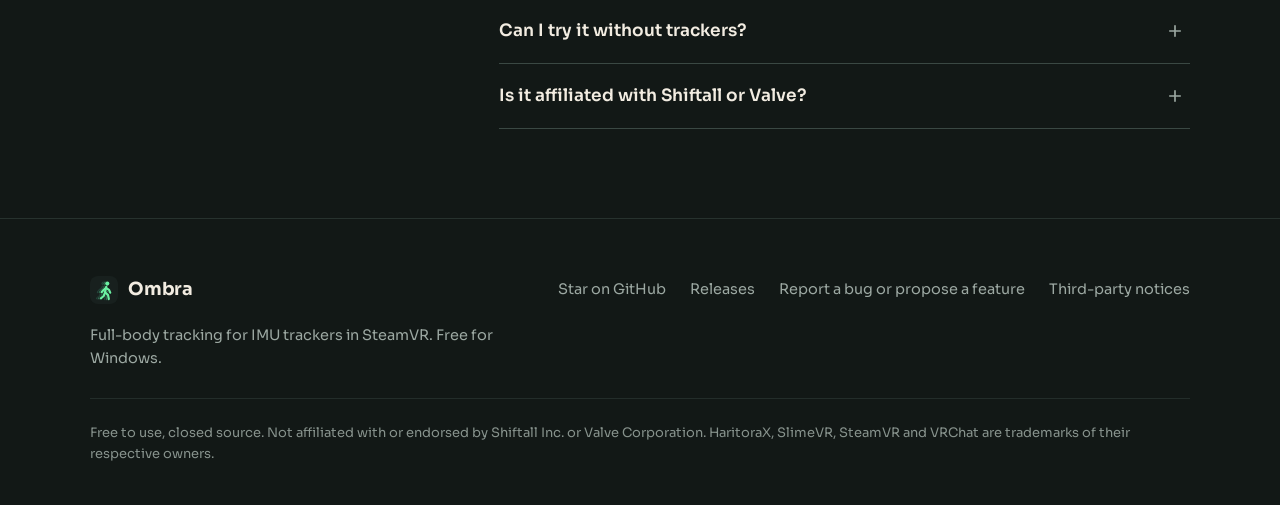
==== commit a7f4ce97: "New website and README, centred on the shadow Website: one-click download of the latest Ombra-Setup." ====
--- a/site/index.html
+++ b/site/index.html
@@ -4,13 +4,13 @@
 <meta charset="utf-8">
 <meta name="viewport" content="width=device-width, initial-scale=1">
 <meta name="color-scheme" content="dark">
-<meta name="theme-color" content="#121110">
+<meta name="theme-color" content="#121816">
 <title>Ombra · Full-body tracking for IMU trackers in SteamVR</title>
-<meta name="description" content="Ombra is a free app for HaritoraX, SlimeVR-compatible and other IMU trackers. It builds your body from the sensors and your headset and gives SteamVR smooth, predicted full-body tracking.">
+<meta name="description" content="Ombra is a free Windows app for HaritoraX, SlimeVR-compatible and other IMU trackers. It reads the dongles itself, builds your body from the sensors and your headset, and gives SteamVR smooth, predicted full-body tracking.">
 <link rel="canonical" href="https://thadoom.github.io/ombra/">
 <meta property="og:type" content="website">
 <meta property="og:title" content="Ombra · Full-body tracking for IMU trackers in SteamVR">
-<meta property="og:description" content="Smooth, precise full-body tracking in SteamVR for HaritoraX, SlimeVR-compatible trackers and more. Free to download.">
+<meta property="og:description" content="Smooth, precise full-body tracking in SteamVR for HaritoraX, SlimeVR-compatible trackers and more. Free for Windows.">
 <meta property="og:url" content="https://thadoom.github.io/ombra/">
 <meta property="og:image" content="https://thadoom.github.io/ombra/assets/og.png?v=2">
 <meta property="og:image:width" content="1200">
@@ -21,9 +21,15 @@
 <link rel="icon" href="assets/favicon-32.png" type="image/png" sizes="32x32">
 <link rel="apple-touch-icon" href="assets/apple-touch-icon.png">
 <link rel="preload" href="assets/fonts/sora.woff2" as="font" type="font/woff2" crossorigin>
-<link rel="stylesheet" href="style.css">
+<link rel="preconnect" href="https://api.github.com" crossorigin>
+<link rel="stylesheet" href="style.css?v=3">
+<script>
+  // entrance animations hide content until main.js plays them; if it never does, show everything
+  document.documentElement.classList.add("js");
+  setTimeout(function () { var h = document.documentElement; if (!h.classList.contains("loaded")) h.classList.remove("js"); }, 3000);
+</script>
 <script type="application/ld+json">
-{"@context":"https://schema.org","@type":"SoftwareApplication","name":"Ombra","operatingSystem":"Windows 10, Windows 11","applicationCategory":"UtilitiesApplication","offers":{"@type":"Offer","price":"0","priceCurrency":"USD"},"license":"https://github.com/thadoom/ombra/blob/main/LICENSE","url":"https://thadoom.github.io/ombra/"}
+{"@context":"https://schema.org","@type":"SoftwareApplication","name":"Ombra","operatingSystem":"Windows 10, Windows 11","applicationCategory":"UtilitiesApplication","downloadUrl":"https://github.com/thadoom/ombra/releases/latest/download/Ombra-Setup.exe","offers":{"@type":"Offer","price":"0","priceCurrency":"USD"},"license":"https://github.com/thadoom/ombra/blob/main/LICENSE","url":"https://thadoom.github.io/ombra/"}
 </script>
 </head>
 <body>
@@ -31,279 +37,234 @@
 
 <header class="nav" id="top">
   <div class="wrap nav-in">
-    <a class="brand" href="#top" aria-label="Ombra home">
-      <img src="assets/logo.svg" alt="" width="32" height="32">
+    <a class="brand" href="#top" aria-label="Ombra, back to top">
+      <img src="assets/logo.svg" alt="" width="30" height="30">
       <span>Ombra</span>
     </a>
     <nav aria-label="Main">
       <ul class="nav-links">
         <li><a href="#features">Features</a></li>
-        <li><a href="#tour">Tour</a></li>
+        <li><a href="#app">The app</a></li>
         <li><a href="#smoothing">Smoothing</a></li>
-        <li><a href="#how">How it works</a></li>
         <li><a href="#install">Install</a></li>
         <li><a href="#faq">FAQ</a></li>
       </ul>
     </nav>
-    <a class="btn btn-ghost btn-sm nav-gh" href="https://github.com/thadoom/ombra">
-      <svg aria-hidden="true" viewBox="0 0 16 16" width="16" height="16"><path fill="currentColor" d="M8 0C3.58 0 0 3.58 0 8c0 3.54 2.29 6.53 5.47 7.59.4.07.55-.17.55-.38 0-.19-.01-.82-.01-1.49-2.01.37-2.53-.49-2.69-.94-.09-.23-.48-.94-.82-1.13-.28-.15-.68-.52-.01-.53.63-.01 1.08.58 1.23.82.72 1.21 1.87.87 2.33.66.07-.52.28-.87.51-1.07-1.78-.2-3.64-.89-3.64-3.95 0-.87.31-1.59.82-2.15-.08-.2-.36-1.02.08-2.12 0 0 .67-.21 2.2.82.64-.18 1.32-.27 2-.27.68 0 1.36.09 2 .27 1.53-1.04 2.2-.82 2.2-.82.44 1.1.16 1.92.08 2.12.51.56.82 1.27.82 2.15 0 3.07-1.87 3.75-3.65 3.95.29.25.54.73.54 1.48 0 1.07-.01 1.93-.01 2.2 0 .21.15.46.55.38A8.013 8.013 0 0016 8c0-4.42-3.58-8-8-8z"/></svg>
-      GitHub
-    </a>
+    <div class="nav-actions">
+      <a class="btn btn-quiet btn-sm js-star" href="https://github.com/thadoom/ombra" target="_blank" rel="noopener">
+        <svg class="i-star" aria-hidden="true" viewBox="0 0 24 24" width="16" height="16"><path d="m12 3.2 2.7 5.5 6 .9-4.35 4.25 1.03 6-5.38-2.83-5.38 2.83 1.03-6L3.3 9.6l6-.9Z"/></svg>
+        Star<span class="count" hidden></span>
+      </a>
+      <a class="btn btn-primary btn-sm js-download" href="https://github.com/thadoom/ombra/releases/latest/download/Ombra-Setup.exe" download>Download</a>
+    </div>
     <button class="nav-toggle" type="button" aria-expanded="false" aria-controls="mobile-menu" aria-label="Open menu">
       <span></span><span></span>
     </button>
   </div>
   <div class="mobile-menu" id="mobile-menu" hidden>
     <a href="#features">Features</a>
-    <a href="#tour">Tour</a>
+    <a href="#app">The app</a>
     <a href="#smoothing">Smoothing</a>
-    <a href="#how">How it works</a>
     <a href="#install">Install</a>
     <a href="#faq">FAQ</a>
-    <a href="https://github.com/thadoom/ombra">GitHub</a>
+    <a class="js-star" href="https://github.com/thadoom/ombra" target="_blank" rel="noopener">Star on GitHub</a>
   </div>
 </header>
 
 <main id="main">
 
-<!-- ============ HERO ============ -->
-<section class="hero">
+<section class="hero" aria-labelledby="hero-title">
   <div class="wrap hero-in">
     <div class="hero-copy">
-      <p class="eyebrow"><span class="dot"></span>HaritoraX · SlimeVR-compatible · any IMU tracker in SteamVR</p>
-      <h1>Full-body tracking that moves the way <em>you</em> do.</h1>
-      <p class="lede">Ombra reads your trackers straight from their dongles or receivers, builds your body from the sensors and your headset, and hands SteamVR every pose with its velocity, so each frame lands where you actually are.</p>
+      <h1 id="hero-title">Full-body tracking that moves like your shadow.</h1>
+      <p class="lede">Ombra, Italian for shadow, runs your HaritoraX and SlimeVR-compatible trackers in SteamVR on its own. It reads the dongles, builds your body from the sensors and your headset, and keeps every tracker steady, quick and free of drift.</p>
       <div class="cta">
-        <a class="btn btn-primary" href="https://github.com/thadoom/ombra/releases/latest">
-          <svg aria-hidden="true" viewBox="0 0 24 24" width="18" height="18"><path d="M12 4v11m0 0-4.5-4.5M12 15l4.5-4.5M5 19.5h14" fill="none" stroke="currentColor" stroke-width="2" stroke-linecap="round" stroke-linejoin="round"/></svg>
+        <a class="btn btn-primary btn-lg js-download" href="https://github.com/thadoom/ombra/releases/latest/download/Ombra-Setup.exe" download>
+          <svg aria-hidden="true" viewBox="0 0 24 24" width="20" height="20"><path d="M12 4v11m0 0-4.5-4.5M12 15l4.5-4.5M5 19.5h14" fill="none" stroke="currentColor" stroke-width="2.2" stroke-linecap="round" stroke-linejoin="round"/></svg>
           Download for Windows
         </a>
-        <a class="btn btn-ghost" href="#tour">See the app</a>
-      </div>
-      <ul class="hero-meta">
-        <li>Free to download and use</li>
-        <li>Windows 10 / 11, 64-bit</li>
-        <li>No admin rights</li>
-      </ul>
-    </div>
-    <figure class="hero-shot">
-      <div class="window">
-        <div class="window-bar" aria-hidden="true"><i></i><i></i><i></i><span>Ombra</span></div>
-        <img src="assets/screens/home.webp" width="1440" height="900" alt="Ombra's Overview page: a live 3D body with eight trackers, the sensor list with battery and update rate, and the quick controls for smoothing, reset facing and calibrate." fetchpriority="high">
-      </div>
-      <figcaption>The Overview page, running in demo mode.</figcaption>
-    </figure>
-  </div>
-</section>
-
-<section class="stats" aria-label="At a glance">
-  <div class="wrap stats-in">
-    <div class="stat"><b>~100 Hz</b><span>per sensor, read straight from the dongle</span></div>
-    <div class="stat"><b>2 poses</b><span>guided calibration, about 6 seconds</span></div>
-    <div class="stat"><b>0 extra apps</b><span>no VR Manager running in the background</span></div>
-    <div class="stat"><b>4 languages</b><span>English, Italiano, Deutsch, Français</span></div>
-  </div>
-</section>
-
-<!-- ============ FEATURES ============ -->
-<section class="section" id="features">
+        <a class="btn btn-quiet btn-lg js-star" href="https://github.com/thadoom/ombra" target="_blank" rel="noopener">
+          <svg class="i-star" aria-hidden="true" viewBox="0 0 24 24" width="18" height="18"><path d="m12 3.2 2.7 5.5 6 .9-4.35 4.25 1.03 6-5.38-2.83-5.38 2.83 1.03-6L3.3 9.6l6-.9Z"/></svg>
+          Star on GitHub<span class="count" hidden></span>
+        </a>
+      </div>
+      <p class="hero-meta"><span class="js-release">Latest version</span>, free. Windows 10 and 11, 64-bit, no admin rights.</p>
+    </div>
+
+    <div class="hero-art" aria-hidden="true">
+      <svg class="figure" viewBox="70 80 400 400" preserveAspectRatio="xMidYMid meet">
+        <g class="echo echo-far"><path class="o"/><circle class="o" r="48"/><path class="f"/><circle class="f" r="38"/></g>
+        <g class="echo echo-near"><path class="o"/><circle class="o" r="48"/><path class="f"/><circle class="f" r="38"/></g>
+        <g class="echo echo-you"><path class="o"/><circle class="o" r="48"/><path class="f"/><circle class="f" r="38"/></g>
+      </svg>
+    </div>
+  </div>
+</section>
+
+<section class="section" id="features" aria-labelledby="features-title">
   <div class="wrap">
     <header class="section-head">
-      <p class="kicker">Features</p>
-      <h2>Everything between your trackers and SteamVR, done properly.</h2>
-      <p>Ombra replaces the whole chain. It talks to the dongles, models your body, filters every tracker and feeds SteamVR, in one small native app.</p>
-    </header>
-    <div class="grid features">
-      <article class="card">
-        <div class="ic" aria-hidden="true"><svg viewBox="0 0 24 24"><rect x="7" y="3" width="10" height="13" rx="2"/><path d="M10 16v5h4v-5M10 7h4"/></svg></div>
-        <h3>No VR Manager needed</h3>
-        <p>Ombra talks to GX2 and GX6 dongles directly over USB serial, at about 100 Hz per sensor. Pairing and unpairing work inside the app.</p>
-      </article>
-      <article class="card">
-        <div class="ic" aria-hidden="true"><svg viewBox="0 0 24 24"><path d="M3 15c2-6 4-6 5 0s3 6 5 0 3-8 5-2 2 4 3 3"/></svg></div>
-        <h3>Adaptive smoothing</h3>
-        <p>A One Euro filter that is steady when you stand still and fast when you kick. Four presets, a fine slider, and a separate style for each tracker.</p>
-      </article>
-      <article class="card">
-        <div class="ic" aria-hidden="true"><svg viewBox="0 0 24 24"><path d="M4 18 10 12l3 3 7-8"/><path d="M15 7h5v5"/></svg></div>
-        <h3>SteamVR prediction</h3>
-        <p>Every pose carries filtered linear and angular velocity, plus latency compensation for the radio link, so SteamVR predicts it to the exact frame time, like a Vive tracker.</p>
-      </article>
-      <article class="card">
-        <div class="ic" aria-hidden="true"><svg viewBox="0 0 24 24"><circle cx="12" cy="4.5" r="2"/><path d="M12 7v7m0 0-3 7m3-7 3 7M7 10h10"/></svg></div>
-        <h3>Two-pose calibration</h3>
-        <p>Stand straight, then a ski pose. Ombra works out how each sensor is mounted on your limb, so a tracker strapped at an angle still points the right way.</p>
-      </article>
-      <article class="card">
-        <div class="ic" aria-hidden="true"><svg viewBox="0 0 24 24"><circle cx="12" cy="12" r="8"/><path d="m12 12 4-5M12 4v2M20 12h-2M12 20v-2M4 12h2"/></svg></div>
-        <h3>Drift correction</h3>
-        <p>IMU trackers slowly turn away from where they point. Ombra pulls each one back while you play, learns each sensor's drift at rest, and needs no reset.</p>
-      </article>
-      <article class="card">
-        <div class="ic" aria-hidden="true"><svg viewBox="0 0 24 24"><path d="M4 20h16M6 20V10m4 10V6m4 14v-8m4 8V4"/></svg></div>
-        <h3>Full sensor health</h3>
-        <p>Battery and voltage, signal strength on both ends, magnetometer quality, sensor mode and the real update rate, for every tracker, live.</p>
-      </article>
-      <article class="card">
-        <div class="ic" aria-hidden="true"><svg viewBox="0 0 24 24"><rect x="2.5" y="8" width="19" height="9" rx="4"/><path d="M8 8V6.5M16 8V6.5"/><circle cx="8" cy="12.5" r="1.6"/><circle cx="16" cy="12.5" r="1.6"/></svg></div>
-        <h3>Calibrate from inside VR</h3>
-        <p>Press a trigger twice, hold a T-pose, or double-tap any tracker to reset facing. A panel in VR shows each step, with voice or tones.</p>
-      </article>
-      <article class="card">
-        <div class="ic" aria-hidden="true"><svg viewBox="0 0 24 24"><path d="M13 3 5 13h6l-1 8 8-10h-6l1-8Z"/></svg></div>
-        <h3>Small and native</h3>
-        <p>Written in Rust with a Direct2D window: no browser engine, no scripting runtime. SteamVR starts it for you, and it waits in the tray.</p>
-      </article>
-    </div>
-  </div>
-</section>
-
-<!-- ============ TOUR ============ -->
-<section class="section section-alt" id="tour">
+      <h2 id="features-title">Everything between your trackers and SteamVR.</h2>
+      <p>One small native app talks to the dongles, models your body, filters every tracker and feeds SteamVR. Nothing else has to run.</p>
+    </header>
+    <dl class="facts">
+      <div>
+        <dt>No VR Manager in the background</dt>
+        <dd>Ombra talks to GX2 and GX6 dongles over USB at about 100 Hz per sensor. Pairing and firmware updates happen inside the app.</dd>
+      </div>
+      <div>
+        <dt>Smoothing that adapts to you</dt>
+        <dd>Steady when you stand still, quick when you kick. Four presets, a fine slider, and a separate style for each tracker.</dd>
+      </div>
+      <div>
+        <dt>Predicted like a Vive tracker</dt>
+        <dd>Every pose carries its velocity and makes up for the radio delay, so SteamVR places it on the exact frame.</dd>
+      </div>
+      <div>
+        <dt>Drift handled while you play</dt>
+        <dd>Ombra learns how each sensor drifts and pulls it back as you move, so you stop pausing the game to reset.</dd>
+      </div>
+      <div>
+        <dt>Calibration in two poses</dt>
+        <dd>Stand straight, then a ski pose: about six seconds. Start it from VR with a double press of the trigger.</dd>
+      </div>
+      <div>
+        <dt>Small and native</dt>
+        <dd>Written in Rust, with no browser engine inside. SteamVR starts it for you, and it waits in the tray.</dd>
+      </div>
+    </dl>
+  </div>
+</section>
+
+<section class="section" id="app" aria-labelledby="app-title">
   <div class="wrap">
     <header class="section-head">
-      <p class="kicker">Tour</p>
-      <h2>One window. Every page fits, no scrolling.</h2>
-      <p>These are real screenshots of Ombra running in its built-in demo mode, with eight demo trackers on one GX2 and one GX6.</p>
+      <h2 id="app-title">One window, and every page fits.</h2>
+      <p>Real screenshots of Ombra's demo mode, with eight trackers on a GX2 and a GX6 dongle.</p>
     </header>
 
     <div class="tour">
-      <div class="tabs" role="tablist" aria-label="App pages">
-        <button role="tab" id="t-home" aria-controls="p-home" aria-selected="true">Overview</button>
-        <button role="tab" id="t-trackers" aria-controls="p-trackers" aria-selected="false" tabindex="-1">Trackers</button>
-        <button role="tab" id="t-dongles" aria-controls="p-dongles" aria-selected="false" tabindex="-1">Dongles</button>
-        <button role="tab" id="t-calib" aria-controls="p-calib" aria-selected="false" tabindex="-1">Calibration</button>
-        <button role="tab" id="t-smooth" aria-controls="p-smooth" aria-selected="false" tabindex="-1">Smoothing</button>
-        <button role="tab" id="t-drift" aria-controls="p-drift" aria-selected="false" tabindex="-1">Drift</button>
-        <button role="tab" id="t-body" aria-controls="p-body" aria-selected="false" tabindex="-1">Legs &amp; floor</button>
-        <button role="tab" id="t-fw" aria-controls="p-fw" aria-selected="false" tabindex="-1">Firmware</button>
-      </div>
-
-      <div class="panel" role="tabpanel" id="p-home" aria-labelledby="t-home">
-        <div class="panel-copy">
+      <div class="rail pills" role="tablist" aria-label="App pages" aria-orientation="vertical">
+        <span class="pill" aria-hidden="true"><i></i><i></i><i></i></span>
+        <button role="tab" id="t-home" aria-controls="p-home" aria-selected="true" data-shot="0">Overview</button>
+        <button role="tab" id="t-trackers" aria-controls="p-trackers" aria-selected="false" tabindex="-1" data-shot="1">Trackers</button>
+        <button role="tab" id="t-dongles" aria-controls="p-dongles" aria-selected="false" tabindex="-1" data-shot="2">Dongles</button>
+        <button role="tab" id="t-calib" aria-controls="p-calib" aria-selected="false" tabindex="-1" data-shot="3">Calibration</button>
+        <button role="tab" id="t-smooth" aria-controls="p-smooth" aria-selected="false" tabindex="-1" data-shot="4">Smoothing</button>
+        <button role="tab" id="t-drift" aria-controls="p-drift" aria-selected="false" tabindex="-1" data-shot="5">Drift</button>
+        <button role="tab" id="t-body" aria-controls="p-body" aria-selected="false" tabindex="-1" data-shot="6">Legs and floor</button>
+        <button role="tab" id="t-fw" aria-controls="p-fw" aria-selected="false" tabindex="-1" data-shot="7">Firmware</button>
+      </div>
+
+      <div class="stage">
+        <div class="window">
+          <div class="shots">
+            <img src="assets/screens/home.webp" width="1440" height="900" alt="Overview page: a live 3D body with eight trackers, the sensor list with battery and update rate, and the quick controls for smoothing, reset facing and calibrate.">
+            <img hidden loading="lazy" src="assets/screens/trackers.webp" width="1440" height="900" alt="Trackers page with the tracker list and the detail panel for the chest tracker.">
+            <img hidden loading="lazy" src="assets/screens/dongles.webp" width="1440" height="900" alt="Dongles page showing a GX2 and a GX6 with their modules, slots and channels.">
+            <img hidden loading="lazy" src="assets/screens/calib.webp" width="1440" height="900" alt="Calibration page with the pose cards, aligned segments, VR start options and keyboard shortcuts.">
+            <img hidden loading="lazy" src="assets/screens/tuning.webp" width="1440" height="900" alt="Corrections page, Smoothing tab, with presets, sliders and per-tracker styles.">
+            <img hidden loading="lazy" src="assets/screens/tuning-drift.webp" width="1440" height="900" alt="Corrections page, Drift tab, with drift options and a live per-segment table.">
+            <img hidden loading="lazy" src="assets/screens/tuning-body.webp" width="1440" height="900" alt="Corrections page, Legs tab, with the leg options, dropout cover and the trackers SteamVR sees.">
+            <img hidden loading="lazy" src="assets/screens/firmware.webp" width="1440" height="900" alt="Firmware page with every tracker and dongle and its firmware version.">
+          </div>
+          <div class="sweep" aria-hidden="true"><i></i><i></i><i></i></div>
+        </div>
+
+        <div class="panel" role="tabpanel" id="p-home" aria-labelledby="t-home">
           <h3>See your body, live</h3>
-          <p>The Overview shows the body Ombra builds from your sensors and headset, in front, side or free 3D view. Each tracker is colour-coded: tracked, simulated (no tracker there), or signal lost.</p>
-          <ul class="ticks">
-            <li>Sensor list with battery, rate and signal at a glance</li>
-            <li>Signal chart: raw steps against what SteamVR receives</li>
-            <li>Smoothing, Reset facing and Calibrate are always one click away</li>
-          </ul>
-        </div>
-        <div class="window"><img loading="lazy" src="assets/screens/home.webp" width="1440" height="900" alt="Overview page with the live 3D body and the sensor list."></div>
-      </div>
-
-      <div class="panel" role="tabpanel" id="p-trackers" aria-labelledby="t-trackers" hidden>
-        <div class="panel-copy">
+          <p>The body Ombra builds from your sensors and headset, in front, side or free 3D view. Each tracker shows whether it is tracked, simulated or out of signal.</p>
+          <ul class="ticks">
+            <li>Battery, rate and signal for every sensor at a glance</li>
+            <li>Raw steps against what SteamVR receives, per tracker</li>
+            <li>Smoothing, Reset facing and Calibrate one click away</li>
+          </ul>
+        </div>
+        <div class="panel" role="tabpanel" id="p-trackers" aria-labelledby="t-trackers" hidden>
           <h3>Every tracker, in detail</h3>
-          <p>Pick a tracker to see its serial, firmware, dongle slot, battery voltage, signal on both ends, magnetometer state and real update rate.</p>
-          <ul class="ticks">
-            <li>Change body part, update rate (100 / 50 Hz) and sensor mode</li>
+          <p>Serial, firmware, dongle slot, battery voltage, signal on both ends, magnetometer state and the real update rate.</p>
+          <ul class="ticks">
+            <li>Change body part, update rate (100 or 50 Hz) and sensor mode</li>
             <li>Turn the status light off when you film yourself</li>
-            <li>Identify a tracker, and Ombra remembers each one's settings</li>
-          </ul>
-        </div>
-        <div class="window"><img loading="lazy" src="assets/screens/trackers.webp" width="1440" height="900" alt="Trackers page with the tracker list and the detail panel for the chest tracker."></div>
-      </div>
-
-      <div class="panel" role="tabpanel" id="p-dongles" aria-labelledby="t-dongles" hidden>
-        <div class="panel-copy">
+            <li>Ombra remembers each tracker's settings</li>
+          </ul>
+        </div>
+        <div class="panel" role="tabpanel" id="p-dongles" aria-labelledby="t-dongles" hidden>
           <h3>Dongles and radio channels</h3>
-          <p>A GX2 has two slots. A GX6 has three radio modules with two slots each. Ombra shows every module, the tracker in each slot, and the channel it uses.</p>
+          <p>A GX2 has two slots; a GX6 has three radio modules with two slots each. Ombra shows every module, the tracker in each slot and its channel.</p>
           <ul class="ticks">
             <li>Pair and unpair trackers without VR Manager</li>
-            <li>Change radio channels, with a warning when two modules clash</li>
+            <li>Change channels, with a warning when two modules clash</li>
             <li>Find newly plugged-in dongles with one click</li>
           </ul>
         </div>
-        <div class="window"><img loading="lazy" src="assets/screens/dongles.webp" width="1440" height="900" alt="Dongles page showing a GX2 and a GX6 with their modules, slots and channels."></div>
-      </div>
-
-      <div class="panel" role="tabpanel" id="p-calib" aria-labelledby="t-calib" hidden>
-        <div class="panel-copy">
+        <div class="panel" role="tabpanel" id="p-calib" aria-labelledby="t-calib" hidden>
           <h3>Calibration in two poses</h3>
-          <p>Stand straight, then bend into a ski pose; with foot trackers, rise on your tiptoes too. A few seconds in total, and Ombra reports each body segment as it aligns.</p>
-          <ul class="ticks">
-            <li>Start it from VR: trigger twice, T-pose, or double-tap a tracker</li>
+          <p>Stand straight, then bend into a ski pose; with foot trackers, rise on your tiptoes too. Ombra reports each body segment as it aligns.</p>
+          <ul class="ticks">
+            <li>Start it from VR, with a voice or tones guiding each step</li>
             <li>Resets facing when VRChat runs its own calibration</li>
-            <li>Measure your body and the real floor by touching them with a controller</li>
-          </ul>
-        </div>
-        <div class="window"><img loading="lazy" src="assets/screens/calib.webp" width="1440" height="900" alt="Calibration page with the pose cards, aligned segments, VR start options and keyboard shortcuts."></div>
-      </div>
-
-      <div class="panel" role="tabpanel" id="p-smooth" aria-labelledby="t-smooth" hidden>
-        <div class="panel-copy">
+            <li>Measure your body and the floor by touching them with a controller</li>
+          </ul>
+        </div>
+        <div class="panel" role="tabpanel" id="p-smooth" aria-labelledby="t-smooth" hidden>
           <h3>Smoothing you can tune</h3>
-          <p>Choose Smooth, Balanced, Responsive or Off, or set the level on a slider. Give a single tracker its own style, for example calmer feet.</p>
-          <ul class="ticks">
-            <li>Vertical axis can follow faster, so crouches and jumps stay crisp</li>
+          <p>Smooth, Balanced, Responsive or Off, or any level on a slider. Give a single tracker its own style, for example calmer feet.</p>
+          <ul class="ticks">
+            <li>The vertical axis can follow faster, so crouches and jumps stay crisp</li>
             <li>Latency compensation for the GX radio link</li>
-            <li>Can also smooth other IMU trackers in SteamVR, if you choose</li>
-          </ul>
-        </div>
-        <div class="window"><img loading="lazy" src="assets/screens/tuning.webp" width="1440" height="900" alt="Corrections page, Smoothing tab, with presets, sliders and per-tracker styles."></div>
-      </div>
-
-      <div class="panel" role="tabpanel" id="p-drift" aria-labelledby="t-drift" hidden>
-        <div class="panel-copy">
+            <li>Can smooth other IMU trackers in SteamVR too, if you choose</li>
+          </ul>
+        </div>
+        <div class="panel" role="tabpanel" id="p-drift" aria-labelledby="t-drift" hidden>
           <h3>Drift, handled while you play</h3>
-          <p>Automatic yaw-drift correction, with a live table of what it is doing: the correction on each segment, the current rate, and the drift it has learned.</p>
+          <p>Automatic yaw-drift correction, with a live table of what it is doing on each segment and the drift it has learned.</p>
           <ul class="ticks">
             <li>Aligns each segment with its neighbours while you rest</li>
             <li>Uses walking direction and knee hinges as extra references</li>
-            <li>Learns from each Reset facing you press</li>
-          </ul>
-        </div>
-        <div class="window"><img loading="lazy" src="assets/screens/tuning-drift.webp" width="1440" height="900" alt="Corrections page, Drift tab, with drift options and a live per-segment table."></div>
-      </div>
-
-      <div class="panel" role="tabpanel" id="p-body" aria-labelledby="t-body" hidden>
-        <div class="panel-copy">
+            <li>Learns from every Reset facing you press</li>
+          </ul>
+        </div>
+        <div class="panel" role="tabpanel" id="p-body" aria-labelledby="t-body" hidden>
           <h3>Legs, feet and floor</h3>
-          <p>Corrections on the final body keep it believable: feet stay above the floor, planted feet don't slide, and knees never bend backwards.</p>
+          <p>Corrections on the final body keep it believable: feet stay above the floor, planted feet don't slide, knees never bend backwards.</p>
           <ul class="ticks">
             <li>Covers short signal dropouts with a smooth estimated pose</li>
-            <li>Bed mode on the Body page: the mattress becomes the floor</li>
+            <li>Bed mode: the mattress becomes the floor</li>
             <li>Choose which trackers SteamVR sees, per game</li>
           </ul>
         </div>
-        <div class="window"><img loading="lazy" src="assets/screens/tuning-body.webp" width="1440" height="900" alt="Corrections page, Legs tab, with the leg options, dropout cover and the trackers SteamVR sees."></div>
-      </div>
-
-      <div class="panel" role="tabpanel" id="p-fw" aria-labelledby="t-fw" hidden>
-        <div class="panel-copy">
+        <div class="panel" role="tabpanel" id="p-fw" aria-labelledby="t-fw" hidden>
           <h3>Firmware, from the same window</h3>
-          <p>Update trackers over Bluetooth and dongles over USB, by Ombra itself, with Shiftall's original firmware files, unmodified.</p>
+          <p>Update trackers over Bluetooth and dongles over USB with Shiftall's original firmware files, unmodified.</p>
           <ul class="ticks">
             <li>Test the Bluetooth switch first, without changing anything</li>
             <li>Warns when trackers run mixed firmware versions</li>
             <li>Every file is checked (SHA-256) before it is used</li>
           </ul>
         </div>
-        <div class="window"><img loading="lazy" src="assets/screens/firmware.webp" width="1440" height="900" alt="Firmware page with every tracker and dongle and its firmware version."></div>
-      </div>
-    </div>
-  </div>
-</section>
-
-<!-- ============ SMOOTHING DEMO ============ -->
-<section class="section" id="smoothing">
+      </div>
+    </div>
+  </div>
+</section>
+
+<section class="section" id="smoothing" aria-labelledby="smoothing-title">
   <div class="wrap">
     <header class="section-head">
-      <p class="kicker">Smoothing, live</p>
-      <h2>Calm when you stand still. Instant when you kick.</h2>
-      <p>A fixed filter makes you choose between jitter and lag. Ombra's adaptive filter raises its cutoff with speed, so it does both. This chart runs the same filter and the same presets as the app, on a simulated foot tracker at 100 Hz.</p>
+      <h2 id="smoothing-title">Calm when you stand still. Instant when you kick.</h2>
+      <p>A fixed filter makes you choose between jitter and lag. Ombra's filter raises its cutoff with speed, so you get both. This chart runs the same filter and presets as the app, on a simulated foot tracker at 100 Hz.</p>
     </header>
 
     <div class="demo">
       <div class="demo-top">
-        <div class="seg" role="radiogroup" aria-label="Smoothing preset">
+        <div class="seg pills" role="radiogroup" aria-label="Smoothing preset">
+          <span class="pill" aria-hidden="true"><i></i><i></i><i></i></span>
           <button role="radio" aria-checked="false" data-preset="smooth">Smooth</button>
           <button role="radio" aria-checked="true" data-preset="balanced">Balanced</button>
           <button role="radio" aria-checked="false" data-preset="responsive">Responsive</button>
           <button role="radio" aria-checked="false" data-preset="off">Off</button>
         </div>
-        <div class="legend" aria-hidden="true"><span class="l-raw">raw sensor</span><span class="l-out">sent to SteamVR</span></div>
+        <div class="legend" aria-hidden="true"><span class="l-raw">Raw sensor</span><span class="l-out">Sent to SteamVR</span></div>
       </div>
       <div class="chart">
         <canvas id="chart" aria-label="Chart of a raw tracker angle and the smoothed angle Ombra sends to SteamVR." role="img"></canvas>
@@ -314,90 +275,30 @@
       <div class="demo-stats">
         <div><span>Jitter at rest</span><b id="m-jitter">–</b></div>
         <div><span>Lag during a kick</span><b id="m-lag">–</b></div>
-        <div class="demo-note" id="m-note" aria-live="polite">Lower is better for both.</div>
-      </div>
-    </div>
-  </div>
-</section>
-
-<!-- ============ HOW IT WORKS ============ -->
-<section class="section section-alt" id="how">
+        <p class="demo-note" id="m-note" aria-live="polite">Lower is better for both.</p>
+      </div>
+    </div>
+  </div>
+</section>
+
+<section class="section" id="install" aria-labelledby="install-title">
   <div class="wrap">
     <header class="section-head">
-      <p class="kicker">How it works</p>
-      <h2>From sensor to SteamVR in one hop.</h2>
-      <p>Two parts work together: the Ombra app, which owns the dongles and the body model, and a small SteamVR driver, which creates the virtual trackers.</p>
-    </header>
-
-    <ol class="pipe" aria-label="Data flow">
-      <li class="node">
-        <span class="n-tag">Hardware</span>
-        <b>GX2 / GX6 dongles</b>
-        <span>HaritoraX via GX dongles, SlimeVR-compatible via Wi-Fi or USB receiver</span>
-      </li>
-      <li class="arrow" aria-hidden="true"><span>USB serial</span></li>
-      <li class="node node-main">
-        <span class="n-tag">Ombra.exe</span>
-        <b>Body model</b>
-        <span>Calibration, drift correction, leg corrections, settings, 3D preview</span>
-      </li>
-      <li class="arrow" aria-hidden="true"><span>shared memory</span></li>
-      <li class="node">
-        <span class="n-tag">driver_ombra.dll</span>
-        <b>Inside SteamVR</b>
-        <span>Virtual trackers, filter, velocity</span>
-      </li>
-      <li class="arrow" aria-hidden="true"><span>poses + velocity</span></li>
-      <li class="node">
-        <span class="n-tag">Your game</span>
-        <b>SteamVR</b>
-        <span>Waist, chest, knees, feet</span>
-      </li>
-    </ol>
-
-    <div class="grid how">
-      <article class="card card-flat">
-        <h3>Calibration</h3>
-        <div class="poses" aria-hidden="true">
-          <svg viewBox="0 0 80 120"><circle cx="40" cy="14" r="8"/><path d="M40 24v42m0 0-5 44m5-44 5 44M40 32l-7 28m7-28 7 28"/><path class="floor" d="M8 112h64"/></svg>
-          <svg viewBox="0 0 80 120"><circle cx="50" cy="20" r="8"/><path d="M47 30 36 60m0 0 16 22-10 26m-6-48-4 26 6 22M45 36l-10 22m12-22 4 24"/><path class="floor" d="M8 112h64"/></svg>
-        </div>
-        <p><b>Standing:</b> gravity gives each sensor's "up", and the headset gives "forward".</p>
-        <p><b>Ski pose:</b> the axis each segment bends around reveals how the sensor is mounted on the limb.</p>
-      </article>
-      <article class="card card-flat">
-        <h3>Body</h3>
-        <p>Bones are chained down from the headset (forward kinematics), with segment lengths from your height. When a sensor drops out, Ombra holds its last pose for a second, then blends smoothly into an estimated pose until the signal is steady again.</p>
-        <p>Without elbow trackers, the elbows are estimated from how you hold the controllers; the headset keeps the torso from drifting.</p>
-      </article>
-      <article class="card card-flat">
-        <h3>Driver</h3>
-        <p>The driver creates the virtual trackers with their SteamVR roles already set. It can also apply the same filter to other IMU trackers already in SteamVR, if you turn that on.</p>
-        <p><b>Lighthouse devices, headsets and controllers are never modified.</b></p>
-      </article>
-    </div>
-  </div>
-</section>
-
-<!-- ============ INSTALL ============ -->
-<section class="section" id="install">
-  <div class="wrap">
-    <header class="section-head">
-      <p class="kicker">Install</p>
-      <h2>Up and running in four steps.</h2>
+      <h2 id="install-title">Install in four steps.</h2>
+      <p>Windows 10 or 11 (64-bit) and SteamVR. HaritoraX 2, 2 Pro or Wireless with a GX dongle, or SlimeVR-compatible trackers.</p>
     </header>
     <ol class="steps">
       <li>
-        <h3>Download</h3>
-        <p>Get <code>Ombra-Setup.exe</code> from the latest GitHub release.</p>
+        <h3>Download the installer</h3>
+        <p>One file, <code>Ombra-Setup.exe</code>. The button below always gets the latest version.</p>
       </li>
       <li>
-        <h3>Close the others</h3>
-        <p>Quit Shiftall VR Manager and SteamVR. Only one app can use the dongles at a time.</p>
+        <h3>Close VR Manager and SteamVR</h3>
+        <p>Only one app can use the dongles at a time.</p>
       </li>
       <li>
         <h3>Run the setup</h3>
-        <p>It needs no admin rights and registers the SteamVR driver for you.</p>
+        <p>It needs no admin rights and registers the SteamVR driver. If Windows says it protected your PC, click <b>More info</b>, then <b>Run anyway</b>.</p>
       </li>
       <li>
         <h3>Calibrate</h3>
@@ -405,37 +306,40 @@
       </li>
     </ol>
     <div class="install-cta">
-      <a class="btn btn-primary" href="https://github.com/thadoom/ombra/releases/latest">
-        <svg aria-hidden="true" viewBox="0 0 24 24" width="18" height="18"><path d="M12 4v11m0 0-4.5-4.5M12 15l4.5-4.5M5 19.5h14" fill="none" stroke="currentColor" stroke-width="2" stroke-linecap="round" stroke-linejoin="round"/></svg>
+      <a class="btn btn-primary btn-lg js-download" href="https://github.com/thadoom/ombra/releases/latest/download/Ombra-Setup.exe" download>
+        <svg aria-hidden="true" viewBox="0 0 24 24" width="20" height="20"><path d="M12 4v11m0 0-4.5-4.5M12 15l4.5-4.5M5 19.5h14" fill="none" stroke="currentColor" stroke-width="2.2" stroke-linecap="round" stroke-linejoin="round"/></svg>
         Download Ombra
       </a>
-      <p>Windows 10 or 11, 64-bit. SteamVR. HaritoraX 2, 2 Pro or Wireless with a GX dongle, or SlimeVR-compatible trackers.</p>
-    </div>
-  </div>
-</section>
-
-<!-- ============ FAQ ============ -->
-<section class="section section-alt" id="faq">
+      <p><span class="js-release">Latest version</span>. <a href="https://github.com/thadoom/ombra/releases">All releases and changes</a></p>
+    </div>
+  </div>
+</section>
+
+<section class="section" id="faq" aria-labelledby="faq-title">
   <div class="wrap faq-wrap">
     <header class="section-head">
-      <p class="kicker">FAQ</p>
-      <h2>Questions, answered.</h2>
+      <h2 id="faq-title">Questions</h2>
+      <p>Something missing? <a href="https://github.com/thadoom/ombra/discussions">Ask on GitHub</a>.</p>
     </header>
     <div class="faq">
       <details>
         <summary>Do I still need Shiftall VR Manager?</summary>
-        <p>No. Ombra reads the dongles itself, pairs trackers and updates firmware with Shiftall's original files. Just keep VR Manager closed while Ombra runs: only one app can use the dongles at a time.</p>
-      </details>
-      <details>
-        <summary>Which trackers and dongles are supported?</summary>
-        <p>HaritoraX 2, 2 Pro and Wireless through GX2 or GX6 dongles; SlimeVR-compatible trackers over Wi-Fi or a USB receiver (for example Butterfly and Smol Slime). Ombra's filter and prediction can also smooth any other IMU tracker already in SteamVR. Ombra sends SteamVR the hip, chest, knees, feet and elbows, and you choose which of them each game sees. HaritoraX 1 (wired) is not supported.</p>
-      </details>
-      <details>
-        <summary>Can I run it together with VR Manager?</summary>
-        <p>No. Only one app can open the dongles at a time. Close VR Manager before starting SteamVR. SteamVR then starts Ombra on its own.</p>
-      </details>
-      <details>
-        <summary>Will it interfere with my headset, controllers or base stations?</summary>
+        <p>No. Ombra reads the dongles itself, pairs trackers and updates firmware with Shiftall's original files. Keep VR Manager closed while Ombra runs: only one app can use the dongles at a time.</p>
+      </details>
+      <details>
+        <summary>Which trackers and dongles work?</summary>
+        <p>HaritoraX 2, 2 Pro and Wireless through GX2 or GX6 dongles, and SlimeVR-compatible trackers over Wi-Fi or a USB receiver (for example Butterfly and Smol Slime). Ombra's filter and prediction can also smooth other IMU trackers already in SteamVR. It sends SteamVR the hip, chest, knees, feet and elbows, and you choose which of them each game sees. HaritoraX 1 (wired) is not supported.</p>
+      </details>
+      <details>
+        <summary>Why does Windows warn me about the installer?</summary>
+        <p>The installer is not code-signed yet, so SmartScreen doesn't recognise it. Click <b>More info</b>, then <b>Run anyway</b>. The setup installs into your user folder and needs no admin rights.</p>
+      </details>
+      <details>
+        <summary>How does Ombra talk to SteamVR?</summary>
+        <p>Two parts work together. Ombra.exe owns the dongles and the body model: calibration, drift correction and the leg corrections. A small SteamVR driver reads the poses from shared memory, filters them and creates the virtual trackers with their roles already set.</p>
+      </details>
+      <details>
+        <summary>Will it touch my headset, controllers or base stations?</summary>
         <p>No. Lighthouse devices, headsets and controllers are never modified. The driver only creates Ombra's virtual trackers and, only if you turn it on, smooths other IMU trackers.</p>
       </details>
       <details>
@@ -448,7 +352,7 @@
       </details>
       <details>
         <summary>Is it affiliated with Shiftall or Valve?</summary>
-        <p>No. Ombra is an independent project. It is free to download and use; the source code is not published. You can propose features and extensions on GitHub.</p>
+        <p>No. Ombra is an independent project, free to download and use. The source code is not published; you can propose features, extensions and translations on GitHub.</p>
       </details>
     </div>
   </div>
@@ -460,19 +364,33 @@
   <div class="wrap foot-in">
     <div class="foot-brand">
       <a class="brand" href="#top"><img src="assets/logo.svg" alt="" width="28" height="28"><span>Ombra</span></a>
-      <p>Smooth, precise full-body tracking for IMU trackers in SteamVR.</p>
+      <p>Full-body tracking for IMU trackers in SteamVR. Free for Windows.</p>
     </div>
     <ul class="foot-links">
-      <li><a href="https://github.com/thadoom/ombra">GitHub</a></li>
+      <li><a class="js-star" href="https://github.com/thadoom/ombra" target="_blank" rel="noopener">Star on GitHub</a></li>
       <li><a href="https://github.com/thadoom/ombra/releases">Releases</a></li>
-      <li><a href="https://github.com/thadoom/ombra/issues">Report a bug</a></li>
-      <li><a href="https://github.com/thadoom/ombra/issues/new/choose">Propose a feature</a></li>
+      <li><a href="https://github.com/thadoom/ombra/issues/new/choose">Report a bug or propose a feature</a></li>
       <li><a href="https://github.com/thadoom/ombra/blob/main/THIRD_PARTY_NOTICES.md">Third-party notices</a></li>
     </ul>
     <p class="fine">Free to use, closed source. Not affiliated with or endorsed by Shiftall Inc. or Valve Corporation. HaritoraX, SlimeVR, SteamVR and VRChat are trademarks of their respective owners.</p>
   </div>
 </footer>
 
-<script src="main.js" defer></script>
+<div class="dl-toast" id="dl-toast" role="status" aria-live="polite" hidden>
+  <div class="dl-card">
+    <p class="dl-title">Ombra-Setup.exe is downloading</p>
+    <p>When Windows says it protected your PC, click <b>More info</b>, then <b>Run anyway</b>. The installer isn't code-signed yet, so SmartScreen doesn't know it.</p>
+    <p class="dl-star">If Ombra works well for you, a star on GitHub helps other people find it.</p>
+    <a class="btn btn-quiet btn-sm js-star" href="https://github.com/thadoom/ombra" target="_blank" rel="noopener">
+      <svg class="i-star" aria-hidden="true" viewBox="0 0 24 24" width="16" height="16"><path d="m12 3.2 2.7 5.5 6 .9-4.35 4.25 1.03 6-5.38-2.83-5.38 2.83 1.03-6L3.3 9.6l6-.9Z"/></svg>
+      Star on GitHub
+    </a>
+    <button class="dl-close" type="button" aria-label="Close">
+      <svg viewBox="0 0 24 24" width="18" height="18" aria-hidden="true"><path d="M6 6l12 12M18 6 6 18" fill="none" stroke="currentColor" stroke-width="2" stroke-linecap="round"/></svg>
+    </button>
+  </div>
+</div>
+
+<script src="main.js?v=3" defer></script>
 </body>
 </html>
--- a/site/style.css
+++ b/site/style.css
@@ -1,4 +1,6 @@
-/* Ombra site. Same palette as the app (rs/ombra/src/gfx.rs): warm charcoal ground, cream structure, one mint accent. */
+/* Ombra site. Colours come from the mark (assets/logo.svg): the shade it stands in, its two
+   echoes and the mint figure, plus the app's cream text (rs/ombra/src/gfx.rs).
+   The one ornament is the echo: a solid copy trailing to the left, never a blur. */
 
 @font-face {
   font-family: "Sora";
@@ -16,96 +18,96 @@
 }
 
 :root {
-  --bg: #121110;
-  --bg2: #171615;
-  --surface: #1c1b19;
-  --surface2: #252321;
-  --surface3: #322f2b;
-  --line: #34312d;
-  --line2: #4f4a44;
-  --frame: #ece5d8;
-  --text: #f6f1e8;
-  --muted: #a0988c;
-  --green: #6cf2a0;
-  --green-ink: #0b1f13;
-  --green-deep: #24573b;
-  --violet: #b8a6ff;
+  --shade: #121816;      /* page ground */
+  --tile: #18201e;       /* the mark's tile: raised surfaces */
+  --raise: #1d2724;
+  --line: #27322e;
+  --line-2: #3a4843;
+  --echo-far: #24443a;
+  --echo-near: #2f6b50;
+  --mint: #6bf0a2;
+  --mint-ink: #0b1f13;
+  --cream: #f2ece1;
+  --muted: #9ca8a2;
   --amber: #ffb547;
-  --rose: #ff6b7e;
-  --cyan: #7fdceb;
-
-  --radius: 14px;
-  --radius-sm: 10px;
+
   --wrap: 1180px;
-  --gutter: clamp(16px, 4vw, 32px);
-  --font: "Sora", "Segoe UI", system-ui, -apple-system, sans-serif;
-  --mono: "Cascadia Mono", "Consolas", ui-monospace, monospace;
+  --gutter: clamp(16px, 4vw, 40px);
+  --font: "Sora", "Segoe UI Variable Text", "Segoe UI", system-ui, sans-serif;
+  --mono: "Cascadia Mono", Consolas, ui-monospace, monospace;
+  --spring: cubic-bezier(.3, 1.45, .5, 1);
+  --glide: cubic-bezier(.65, 0, .35, 1);
   color-scheme: dark;
 }
 
 *, *::before, *::after { box-sizing: border-box; }
-html { scroll-behavior: smooth; -webkit-text-size-adjust: 100%; }
-@media (prefers-reduced-motion: reduce) { html { scroll-behavior: auto; } }
+html { scroll-behavior: smooth; -webkit-text-size-adjust: 100%; scroll-padding-top: 72px; }
 body {
   margin: 0;
-  background: var(--bg);
-  color: var(--text);
-  font: 400 16px/1.6 var(--font);
+  background: var(--shade);
+  color: var(--cream);
+  font: 400 17px/1.6 var(--font);
   -webkit-font-smoothing: antialiased;
   overflow-x: hidden;
 }
 img { max-width: 100%; height: auto; display: block; }
 a { color: inherit; }
-h1, h2, h3 { margin: 0; line-height: 1.15; letter-spacing: -0.02em; text-wrap: balance; }
+h1, h2, h3 { margin: 0; text-wrap: balance; }
 p { margin: 0; }
-code { font-family: var(--mono); font-size: 0.92em; background: var(--surface2); border: 1px solid var(--line); padding: 0.1em 0.4em; border-radius: 6px; }
-:focus-visible { outline: 2px solid var(--green); outline-offset: 3px; border-radius: 6px; }
+code { font-family: var(--mono); font-size: .9em; background: var(--raise); border: 1px solid var(--line); padding: .08em .4em; border-radius: 6px; white-space: nowrap; }
+:focus-visible { outline: 2px solid var(--mint); outline-offset: 3px; border-radius: 6px; }
+::selection { background: var(--echo-near); color: var(--cream); }
 
 .wrap { width: 100%; max-width: var(--wrap); margin: 0 auto; padding: 0 var(--gutter); }
-
-.skip { position: absolute; left: -999px; top: 8px; z-index: 100; background: var(--green); color: var(--green-ink); padding: 8px 14px; border-radius: 8px; font-weight: 600; }
+.skip { position: absolute; left: -999px; top: 8px; z-index: 100; background: var(--mint); color: var(--mint-ink); padding: 8px 14px; border-radius: 8px; font-weight: 600; }
 .skip:focus { left: 8px; }
 
-/* ---------- buttons ---------- */
+/* ---------- buttons: the primary one carries the mark's two echoes ---------- */
 .btn {
-  --sh: var(--line2);
+  position: relative;
   display: inline-flex; align-items: center; justify-content: center; gap: 10px;
-  min-height: 48px; padding: 0 22px;
-  border-radius: 12px; border: 1.5px solid var(--frame);
+  min-height: 46px; padding: 0 20px;
+  border-radius: 12px; border: 1px solid transparent;
   font: 600 15px/1 var(--font); text-decoration: none; white-space: nowrap;
-  box-shadow: 3px 3px 0 var(--sh);
-  transition: transform .15s ease, box-shadow .15s ease, background-color .15s ease;
   cursor: pointer;
-}
-.btn:hover { transform: translate(-1px, -1px); box-shadow: 4px 4px 0 var(--sh); }
-.btn:active { transform: translate(2px, 2px); box-shadow: 1px 1px 0 var(--sh); }
-.btn-primary { background: var(--green); color: var(--green-ink); border-color: var(--green); --sh: var(--green-deep); }
-.btn-ghost { background: var(--surface); color: var(--text); }
-.btn-ghost:hover { background: var(--surface2); }
-.btn-sm { min-height: 38px; padding: 0 14px; font-size: 14px; border-radius: 10px; gap: 8px; box-shadow: 2px 2px 0 var(--sh); }
-.btn-sm:hover { box-shadow: 3px 3px 0 var(--sh); }
-@media (prefers-reduced-motion: reduce) { .btn { transition: none; } .btn:hover, .btn:active { transform: none; } }
+  transition: transform .35s var(--spring), box-shadow .35s var(--spring), background-color .2s ease, border-color .2s ease, color .2s ease;
+}
+.btn-primary {
+  --e: 6px;
+  background: var(--mint); color: var(--mint-ink);
+  box-shadow: calc(var(--e) * -1) 0 0 var(--echo-near), calc(var(--e) * -2) 0 0 var(--echo-far);
+  margin-left: calc(var(--e) * 2);
+}
+.btn-primary:hover { transform: translateX(3px); box-shadow: calc(var(--e) * -1.5) 0 0 var(--echo-near), calc(var(--e) * -3) 0 0 var(--echo-far); }
+.btn-primary:active { transform: translateX(-4px); box-shadow: -1px 0 0 var(--echo-near), -2px 0 0 var(--echo-far); transition-duration: .08s; }
+.btn-quiet { background: transparent; color: var(--cream); border-color: var(--line-2); }
+.btn-quiet:hover { background: var(--tile); border-color: var(--muted); }
+.btn-sm { min-height: 36px; padding: 0 14px; font-size: 14px; border-radius: 10px; gap: 8px; }
+.btn-sm.btn-primary { --e: 4px; }
+.btn-lg { min-height: 54px; padding: 0 24px; font-size: 16px; border-radius: 13px; }
+.i-star { fill: none; stroke: currentColor; stroke-width: 1.8; stroke-linejoin: round; transition: fill .2s ease, stroke .2s ease, transform .35s var(--spring); }
+.js-star:hover .i-star { fill: var(--amber); stroke: var(--amber); transform: rotate(-12deg) scale(1.1); }
+.count { padding-left: 10px; margin-left: 2px; border-left: 1px solid var(--line-2); color: var(--muted); font-weight: 500; font-variant-numeric: tabular-nums; }
 
 /* ---------- nav ---------- */
 .nav {
   position: sticky; top: 0; z-index: 50;
-  background: color-mix(in srgb, var(--bg) 82%, transparent);
-  backdrop-filter: saturate(140%) blur(12px);
-  -webkit-backdrop-filter: saturate(140%) blur(12px);
+  background: color-mix(in srgb, var(--shade) 84%, transparent);
+  backdrop-filter: blur(12px); -webkit-backdrop-filter: blur(12px);
   border-bottom: 1px solid transparent;
   transition: border-color .2s ease;
 }
 .nav.scrolled { border-bottom-color: var(--line); }
-.nav-in { display: flex; align-items: center; gap: 24px; height: 68px; }
-.brand { display: inline-flex; align-items: center; gap: 10px; text-decoration: none; font-weight: 700; font-size: 19px; letter-spacing: -0.01em; }
+.nav-in { display: flex; align-items: center; gap: 20px; height: 64px; }
+.brand { display: inline-flex; align-items: center; gap: 10px; text-decoration: none; font-weight: 700; font-size: 18px; letter-spacing: -.01em; }
 .brand img { border-radius: 8px; }
 .nav nav { margin-left: auto; }
-.nav-links { display: flex; gap: 4px; list-style: none; margin: 0; padding: 0; }
-.nav-links a { display: block; padding: 8px 12px; border-radius: 8px; color: var(--muted); text-decoration: none; font-size: 14.5px; font-weight: 500; transition: color .15s, background-color .15s; }
-.nav-links a:hover { color: var(--text); background: var(--surface); }
-.nav-links a.active { color: var(--text); }
-.nav-toggle { display: none; margin-left: auto; width: 44px; height: 44px; border-radius: 10px; border: 1px solid var(--line2); background: var(--surface); cursor: pointer; position: relative; }
-.nav-toggle span { position: absolute; left: 12px; right: 12px; height: 2px; background: var(--text); border-radius: 2px; transition: transform .2s ease, top .2s ease; }
+.nav-links { display: flex; gap: 2px; list-style: none; margin: 0; padding: 0; }
+.nav-links a { display: block; padding: 8px 12px; border-radius: 8px; color: var(--muted); text-decoration: none; font-size: 14.5px; font-weight: 500; transition: color .15s; }
+.nav-links a:hover, .nav-links a.active { color: var(--cream); }
+.nav-actions { display: flex; align-items: center; gap: 10px; margin-left: 12px; }
+.nav-toggle { display: none; margin-left: auto; width: 44px; height: 44px; border-radius: 10px; border: 1px solid var(--line-2); background: transparent; cursor: pointer; position: relative; }
+.nav-toggle span { position: absolute; left: 12px; right: 12px; height: 2px; background: var(--cream); border-radius: 2px; transition: transform .2s ease, top .2s ease; }
 .nav-toggle span:first-child { top: 17px; }
 .nav-toggle span:last-child { top: 25px; }
 .nav-toggle[aria-expanded="true"] span:first-child { top: 21px; transform: rotate(45deg); }
@@ -115,213 +117,282 @@
 .mobile-menu a { padding: 13px 4px; text-decoration: none; border-bottom: 1px solid var(--line); font-weight: 500; }
 .mobile-menu a:last-child { border-bottom: 0; }
 
-/* ---------- hero ---------- */
-.hero { position: relative; padding: clamp(48px, 8vw, 96px) 0 clamp(40px, 6vw, 72px); overflow: hidden; }
-.hero::before {
-  content: ""; position: absolute; inset: -20% -10% auto 40%; height: 900px; pointer-events: none;
-  background: radial-gradient(closest-side, rgba(36, 87, 59, .55), transparent 70%);
-  filter: blur(20px);
-}
-.hero::after {
-  content: ""; position: absolute; inset: 0; pointer-events: none; opacity: .35;
-  background-image: linear-gradient(var(--line) 1px, transparent 1px), linear-gradient(90deg, var(--line) 1px, transparent 1px);
-  background-size: 56px 56px;
-  mask-image: radial-gradient(ellipse 70% 60% at 70% 40%, #000 20%, transparent 75%);
-  -webkit-mask-image: radial-gradient(ellipse 70% 60% at 70% 40%, #000 20%, transparent 75%);
-}
-.hero-in { position: relative; z-index: 1; display: grid; grid-template-columns: minmax(0, 5fr) minmax(0, 7fr); gap: clamp(32px, 5vw, 64px); align-items: center; }
-.eyebrow { display: inline-flex; align-items: center; gap: 10px; padding: 6px 14px 6px 10px; border: 1px solid var(--line2); border-radius: 999px; background: var(--surface); color: var(--muted); font-size: 13px; font-weight: 500; }
-.dot { width: 8px; height: 8px; border-radius: 50%; background: var(--green); box-shadow: 0 0 0 4px rgba(108, 242, 160, .18); }
-h1 { margin-top: 22px; font-size: clamp(38px, 5.4vw, 64px); font-weight: 700; letter-spacing: -0.035em; }
-h1 em { font-style: normal; color: var(--green); }
-.lede { margin-top: 22px; color: var(--muted); font-size: clamp(16px, 1.5vw, 18.5px); max-width: 34em; }
-.cta { display: flex; flex-wrap: wrap; gap: 14px; margin-top: 32px; }
-.hero-meta { display: flex; flex-wrap: wrap; gap: 8px 22px; list-style: none; margin: 26px 0 0; padding: 0; color: var(--muted); font-size: 13.5px; }
-.hero-meta li { display: inline-flex; align-items: center; gap: 8px; }
-.hero-meta li::before { content: ""; width: 14px; height: 14px; flex: none; background: var(--green); -webkit-mask: url("data:image/svg+xml,%3Csvg xmlns='http://www.w3.org/2000/svg' viewBox='0 0 24 24'%3E%3Cpath d='m5 12.5 4.5 4.5L19 7.5' fill='none' stroke='%23000' stroke-width='3' stroke-linecap='round' stroke-linejoin='round'/%3E%3C/svg%3E") center/contain no-repeat; mask: url("data:image/svg+xml,%3Csvg xmlns='http://www.w3.org/2000/svg' viewBox='0 0 24 24'%3E%3Cpath d='m5 12.5 4.5 4.5L19 7.5' fill='none' stroke='%23000' stroke-width='3' stroke-linecap='round' stroke-linejoin='round'/%3E%3C/svg%3E") center/contain no-repeat; }
-.hero-shot { margin: 0; }
-.hero-shot .window { transform: perspective(1800px) rotateY(-6deg) rotateX(2deg); transform-origin: left center; }
-.hero-shot figcaption { margin-top: 14px; color: var(--muted); font-size: 13px; text-align: center; }
-@media (prefers-reduced-motion: reduce) { .hero-shot .window { transform: none; } }
-
-/* app window frame around screenshots */
+/* ---------- hero: the mark, walking, with its two shadows ---------- */
+.hero { padding: clamp(40px, 7vw, 96px) 0 clamp(56px, 8vw, 112px); }
+.hero-in { display: grid; grid-template-columns: minmax(0, 11fr) minmax(0, 9fr); gap: clamp(24px, 4vw, 56px); align-items: center; }
+h1 { font-size: clamp(40px, 5.6vw, 70px); line-height: 1.03; font-weight: 650; letter-spacing: -.035em; max-width: 11.5em; }
+.lede { margin-top: 26px; color: var(--muted); font-size: clamp(17px, 1.45vw, 19px); line-height: 1.6; max-width: 31em; }
+.cta { display: flex; flex-wrap: wrap; align-items: center; gap: 14px 16px; margin-top: 36px; }
+.hero-meta { margin-top: 18px; color: var(--muted); font-size: 14px; }
+.hero-art { position: relative; aspect-ratio: 1; width: 100%; max-width: 540px; justify-self: end; touch-action: pan-y; }
+.figure { width: 100%; height: 100%; overflow: visible; }
+.figure path, .figure circle { vector-effect: none; }
+.figure path { fill: none; stroke-linecap: round; stroke-linejoin: round; }
+.figure path.o { stroke: var(--shade); stroke-width: 60; }
+.figure circle.o { fill: var(--shade); }
+.figure path.f { stroke-width: 40; }
+.echo-far .f { stroke: var(--echo-far); fill: var(--echo-far); }
+.echo-near .f { stroke: var(--echo-near); fill: var(--echo-near); }
+.echo-you .f { stroke: var(--mint); fill: var(--mint); }
+.figure path.f { fill: none; }
+
+/* ---------- sections ---------- */
+.section { padding: clamp(52px, 7vw, 96px) 0; }
+.section-head { max-width: 44em; margin-bottom: clamp(32px, 5vw, 56px); }
+.section-head h2 { font-size: clamp(30px, 3.6vw, 44px); line-height: 1.1; font-weight: 650; letter-spacing: -.03em; }
+.section-head p { margin-top: 16px; color: var(--muted); font-size: 17px; max-width: 38em; }
+.section-head a, .install-cta a:not(.btn) { color: var(--cream); text-underline-offset: 3px; text-decoration-color: var(--line-2); }
+.section-head a:hover, .install-cta a:not(.btn):hover { text-decoration-color: var(--mint); }
+
+/* features: a plain list, no cards */
+.facts { display: grid; grid-template-columns: repeat(3, minmax(0, 1fr)); gap: 44px 48px; margin: 0; }
+.facts > div, .steps li { position: relative; padding-top: 20px; }
+.facts > div::before, .steps li::after { content: ""; position: absolute; left: 0; right: 0; top: 0; height: 1px; background: var(--line-2); transform-origin: left center; }
+.facts dt { font-size: 18px; font-weight: 600; line-height: 1.35; letter-spacing: -.01em; }
+.facts dd { margin: 10px 0 0; color: var(--muted); font-size: 15.5px; line-height: 1.6; }
+
+/* ---------- tour: a rail like the app's, with its elastic pill ---------- */
+.tour { display: grid; grid-template-columns: 208px minmax(0, 1fr); gap: clamp(24px, 4vw, 56px); align-items: start; }
+.pills { position: relative; isolation: isolate; }
+.pill { position: absolute; left: 0; top: 0; z-index: -1; pointer-events: none; }
+.pill i {
+  position: absolute; left: 0; top: 0; display: block;
+  width: var(--w, 0); height: var(--h, 0); border-radius: 10px;
+  transform: translate(var(--x, 0), var(--y, 0));
+  transition: transform .5s var(--spring), width .5s var(--spring), height .5s var(--spring);
+}
+.pill i:nth-child(1) { background: var(--echo-far); transition-delay: .14s; margin-left: -8px; }
+.pill i:nth-child(2) { background: var(--echo-near); transition-delay: .07s; margin-left: -4px; }
+.pill i:nth-child(3) { background: var(--cream); }
+.pills.instant .pill i { transition: none; }
+
+.rail { display: grid; gap: 2px; padding-left: 8px; position: sticky; top: 96px; }
+.rail button {
+  font: 500 15px/1 var(--font); color: var(--muted); background: transparent; text-align: left;
+  border: 0; border-radius: 10px; padding: 12px 14px; cursor: pointer;
+  transition: color .25s ease;
+}
+.rail button:hover { color: var(--cream); }
+.rail button[aria-selected="true"] { color: var(--shade); font-weight: 600; }
+
+.stage { min-width: 0; }
 .window {
-  border-radius: 12px; overflow: hidden; background: var(--bg);
-  border: 1.5px solid var(--line2);
-  box-shadow: 6px 6px 0 var(--surface3), 0 30px 80px -20px rgba(0, 0, 0, .7);
-}
-.window-bar { display: flex; align-items: center; gap: 7px; height: 34px; padding: 0 14px; background: var(--bg2); border-bottom: 1px solid var(--line); }
-.window-bar i { width: 10px; height: 10px; border-radius: 50%; background: var(--surface3); }
-.window-bar span { margin-left: 8px; color: var(--muted); font-size: 12px; font-weight: 500; }
-
-/* ---------- stats ---------- */
-.stats { border-block: 1px solid var(--line); background: var(--bg2); }
-.stats-in { display: grid; grid-template-columns: repeat(4, 1fr); }
-.stat { padding: 28px 24px; display: grid; gap: 4px; border-left: 1px solid var(--line); }
-.stat:first-child { border-left: 0; padding-left: 0; }
-.stat b { font-size: clamp(22px, 2.4vw, 28px); font-weight: 700; letter-spacing: -0.02em; }
-.stat span { color: var(--muted); font-size: 14px; line-height: 1.45; }
-
-/* ---------- sections ---------- */
-.section { padding: clamp(72px, 10vw, 120px) 0; scroll-margin-top: 68px; }
-.section-alt { background: var(--bg2); border-block: 1px solid var(--line); }
-.section-head { max-width: 760px; margin-bottom: clamp(36px, 5vw, 56px); }
-.kicker { color: var(--green); font-size: 13px; font-weight: 600; letter-spacing: .12em; text-transform: uppercase; }
-.section-head h2 { margin-top: 12px; font-size: clamp(30px, 3.8vw, 44px); font-weight: 700; }
-.section-head p:not(.kicker) { margin-top: 16px; color: var(--muted); font-size: 17px; }
-
-.grid { display: grid; gap: 16px; }
-.features { grid-template-columns: repeat(4, 1fr); }
-.card {
-  background: var(--surface); border: 1px solid var(--line); border-radius: var(--radius);
-  padding: 26px 24px; transition: border-color .2s ease, transform .2s ease;
-}
-.features .card:hover { border-color: var(--line2); transform: translateY(-2px); }
-.card h3 { font-size: 17.5px; font-weight: 600; margin-top: 18px; }
-.card p { margin-top: 10px; color: var(--muted); font-size: 14.5px; line-height: 1.6; }
-.card p b { color: var(--text); font-weight: 600; }
-.ic { width: 44px; height: 44px; display: grid; place-items: center; border-radius: 12px; background: rgba(108, 242, 160, .1); border: 1px solid rgba(108, 242, 160, .25); }
-.ic svg { width: 22px; height: 22px; fill: none; stroke: var(--green); stroke-width: 1.8; stroke-linecap: round; stroke-linejoin: round; }
-@media (prefers-reduced-motion: reduce) { .features .card:hover { transform: none; } }
-
-/* ---------- tour ---------- */
-.tabs { display: flex; flex-wrap: wrap; gap: 8px; margin-bottom: 28px; }
-.tabs button {
-  font: 500 14.5px/1 var(--font); color: var(--muted); background: var(--surface);
-  border: 1px solid var(--line2); border-radius: 10px; padding: 11px 16px; cursor: pointer;
-  transition: color .15s, background-color .15s, border-color .15s;
-}
-.tabs button:hover { color: var(--text); background: var(--surface2); }
-.tabs button[aria-selected="true"] { background: var(--frame); color: var(--bg); border-color: var(--frame); font-weight: 600; box-shadow: 2px 2px 0 var(--line2); }
-.panel { display: grid; grid-template-columns: minmax(0, 4fr) minmax(0, 8fr); gap: clamp(28px, 4vw, 48px); align-items: center; }
+  --e: 8px;
+  position: relative; overflow: hidden; border-radius: 12px; background: #121110;
+  border: 1px solid var(--line-2);
+  box-shadow: calc(var(--e) * -1) 0 0 var(--echo-near), calc(var(--e) * -2) 0 0 var(--echo-far);
+  margin-left: calc(var(--e) * 2);
+}
+.shots img[hidden] { display: none; }
+.sweep { position: absolute; inset: 0; pointer-events: none; }
+.sweep i { position: absolute; inset: 0; transform: translateX(-101%); }
+.sweep i:nth-child(1) { background: var(--echo-far); opacity: .55; }
+.sweep i:nth-child(2) { background: var(--echo-near); opacity: .7; }
+.sweep i:nth-child(3) { background: var(--tile); }
+.panel { margin: 32px 0 0 16px; max-width: 40em; }
 .panel[hidden] { display: none; }
-.panel.enter .window, .panel.enter .panel-copy { animation: rise .35s ease both; }
-.panel.enter .panel-copy { animation-delay: .04s; }
-@keyframes rise { from { opacity: 0; transform: translateY(8px); } to { opacity: 1; transform: none; } }
-@media (prefers-reduced-motion: reduce) { .panel.enter .window, .panel.enter .panel-copy { animation: none; } }
-.panel-copy h3 { font-size: clamp(24px, 2.6vw, 30px); font-weight: 700; }
-.panel-copy > p { margin-top: 14px; color: var(--muted); font-size: 16px; }
-.ticks { list-style: none; margin: 22px 0 0; padding: 0; display: grid; gap: 12px; }
-.ticks li { position: relative; padding-left: 30px; font-size: 15px; line-height: 1.5; }
-.ticks li::before { content: ""; position: absolute; left: 0; top: 2px; width: 20px; height: 20px; border-radius: 6px; background: rgba(108, 242, 160, .12) url("data:image/svg+xml,%3Csvg xmlns='http://www.w3.org/2000/svg' viewBox='0 0 24 24'%3E%3Cpath d='m6 12.5 4 4L18 8' fill='none' stroke='%236cf2a0' stroke-width='2.6' stroke-linecap='round' stroke-linejoin='round'/%3E%3C/svg%3E") center/14px no-repeat; }
+.panel h3 { font-size: clamp(22px, 2.2vw, 27px); font-weight: 650; letter-spacing: -.02em; line-height: 1.2; }
+.panel > p { margin-top: 12px; color: var(--muted); font-size: 16px; }
+.ticks { list-style: none; margin: 18px 0 0; padding: 0; display: grid; gap: 8px; }
+.ticks li { position: relative; padding-left: 26px; font-size: 15px; line-height: 1.5; }
+.ticks li::before { content: ""; position: absolute; left: 4px; top: .7em; width: 12px; height: 2px; border-radius: 2px; background: var(--mint); box-shadow: -3px 0 0 var(--echo-near); }
 
 /* ---------- smoothing demo ---------- */
-.demo { background: var(--surface); border: 1px solid var(--line); border-radius: var(--radius); overflow: hidden; }
-.demo-top { display: flex; flex-wrap: wrap; align-items: center; justify-content: space-between; gap: 16px; padding: 18px 20px; border-bottom: 1px solid var(--line); }
-.seg { display: inline-flex; padding: 4px; gap: 4px; background: var(--bg); border: 1px solid var(--line2); border-radius: 12px; flex-wrap: wrap; }
-.seg button { font: 500 14px/1 var(--font); color: var(--muted); background: transparent; border: 0; border-radius: 8px; padding: 10px 16px; cursor: pointer; transition: color .15s, background-color .15s; }
-.seg button:hover { color: var(--text); }
-.seg button[aria-checked="true"] { background: var(--frame); color: var(--bg); font-weight: 600; }
-.legend { display: flex; gap: 20px; font-size: 13px; color: var(--muted); }
+.demo { background: var(--tile); border: 1px solid var(--line); border-radius: 16px; overflow: hidden; }
+.demo-top { display: flex; flex-wrap: wrap; align-items: center; justify-content: space-between; gap: 16px; padding: 16px 20px; border-bottom: 1px solid var(--line); }
+.seg { display: inline-flex; padding: 4px 4px 4px 12px; gap: 2px; background: var(--shade); border: 1px solid var(--line-2); border-radius: 13px; }
+.seg button { font: 500 14px/1 var(--font); color: var(--muted); background: transparent; border: 0; border-radius: 9px; padding: 10px 16px; cursor: pointer; transition: color .25s ease; }
+.seg button:hover { color: var(--cream); }
+.seg button[aria-checked="true"] { color: var(--shade); font-weight: 600; }
+.seg .pill i { border-radius: 9px; }
+.seg .pill i:nth-child(1) { margin-left: -6px; }
+.seg .pill i:nth-child(2) { margin-left: -3px; }
+.legend { display: flex; gap: 20px; font-size: 13.5px; color: var(--muted); }
 .legend span { display: inline-flex; align-items: center; gap: 8px; }
 .legend span::before { content: ""; width: 18px; height: 3px; border-radius: 2px; }
 .l-raw::before { background: var(--amber); }
-.l-out::before { background: var(--green); }
-.chart { position: relative; height: clamp(240px, 32vw, 360px); background: var(--bg); }
+.l-out::before { background: var(--mint); }
+.chart { position: relative; height: clamp(240px, 32vw, 360px); background: var(--shade); }
 .chart canvas { position: absolute; inset: 0; width: 100%; height: 100%; }
-.pause { position: absolute; right: 14px; top: 14px; width: 38px; height: 38px; display: grid; place-items: center; border-radius: 10px; border: 1px solid var(--line2); background: var(--surface); color: var(--text); cursor: pointer; }
-.pause:hover { background: var(--surface2); }
+.pause { position: absolute; right: 14px; top: 14px; width: 38px; height: 38px; display: grid; place-items: center; border-radius: 10px; border: 1px solid var(--line-2); background: var(--tile); color: var(--cream); cursor: pointer; }
+.pause:hover { border-color: var(--muted); }
 .pause svg { width: 16px; height: 16px; fill: none; stroke: currentColor; stroke-width: 2.4; stroke-linecap: round; stroke-linejoin: round; }
 .pause .i-play { display: none; fill: currentColor; stroke: none; }
 .pause[aria-pressed="true"] .i-play { display: block; }
 .pause[aria-pressed="true"] .i-pause { display: none; }
-.demo-stats { display: grid; grid-template-columns: auto auto 1fr; gap: 0; border-top: 1px solid var(--line); }
-.demo-stats > div { padding: 18px 22px; border-left: 1px solid var(--line); display: grid; gap: 4px; }
-.demo-stats > div:first-child { border-left: 0; }
-.demo-stats span { color: var(--muted); font-size: 13px; }
-.demo-stats b { font: 600 22px/1.2 var(--mono); font-variant-numeric: tabular-nums; min-width: 6ch; }
-.demo-note { color: var(--muted); font-size: 14px; line-height: 1.55; align-content: center; }
-
-/* ---------- how it works ---------- */
-.pipe { list-style: none; margin: 0 0 20px; padding: 0; display: grid; grid-template-columns: 1fr 64px 1.25fr 64px 1fr 64px 1fr; align-items: stretch; }
-.node { background: var(--surface); border: 1.5px solid var(--line2); border-radius: var(--radius); padding: 20px; display: grid; gap: 6px; align-content: start; }
-.node-main { border-color: var(--green); box-shadow: 4px 4px 0 var(--green-deep); }
-.n-tag { font: 500 12px/1 var(--mono); color: var(--green); }
-.node b { font-size: 17px; font-weight: 600; }
-.node > span:last-child { color: var(--muted); font-size: 13.5px; line-height: 1.5; }
-.arrow { position: relative; display: grid; place-items: center; }
-.arrow::before { content: ""; position: absolute; left: 6px; right: 10px; top: 50%; height: 2px; background: repeating-linear-gradient(90deg, var(--line2) 0 6px, transparent 6px 10px); }
-.arrow::after { content: ""; position: absolute; right: 4px; top: calc(50% - 5px); border: 5px solid transparent; border-left: 8px solid var(--line2); border-right: 0; }
-.arrow span { position: relative; top: -18px; font: 500 10.5px/1.2 var(--mono); color: var(--muted); text-align: center; background: var(--bg2); padding: 0 2px; }
-.how { grid-template-columns: repeat(3, 1fr); }
-.card-flat h3 { margin-top: 0; }
-.poses { display: flex; gap: 12px; margin: 16px 0 6px; }
-.poses svg { width: 72px; height: 108px; background: var(--bg); border: 1px solid var(--line); border-radius: 10px; padding: 6px; fill: var(--frame); stroke: var(--frame); stroke-width: 5; stroke-linecap: round; stroke-linejoin: round; }
-.poses svg path { fill: none; }
-.poses svg .floor { stroke: var(--line2); stroke-width: 2; }
-
-/* ---------- install ---------- */
-.steps { list-style: none; margin: 0; padding: 0; display: grid; grid-template-columns: repeat(4, 1fr); gap: 16px; counter-reset: s; }
-.steps li { counter-increment: s; background: var(--surface); border: 1px solid var(--line); border-radius: var(--radius); padding: 24px; position: relative; }
-.steps li::before { content: counter(s); display: grid; place-items: center; width: 36px; height: 36px; border-radius: 10px; background: var(--frame); color: var(--bg); font-weight: 700; font-size: 16px; box-shadow: 2px 2px 0 var(--line2); }
-.steps h3 { margin-top: 18px; font-size: 17px; font-weight: 600; }
-.steps p { margin-top: 8px; color: var(--muted); font-size: 14.5px; }
-.steps p b { color: var(--text); }
-.install-cta { margin-top: 32px; display: flex; flex-wrap: wrap; align-items: center; gap: 16px 24px; }
-.install-cta p { color: var(--muted); font-size: 14px; }
+.demo-stats { display: grid; grid-template-columns: auto auto 1fr; border-top: 1px solid var(--line); }
+.demo-stats > * { padding: 18px 22px; border-left: 1px solid var(--line); }
+.demo-stats > div { display: grid; gap: 4px; }
+.demo-stats > :first-child { border-left: 0; }
+.demo-stats span { color: var(--muted); font-size: 13.5px; }
+.demo-stats b { font-size: 22px; line-height: 1.2; font-weight: 600; font-variant-numeric: tabular-nums; min-width: 5.5ch; }
+.demo-note { color: var(--muted); font-size: 14.5px; line-height: 1.55; align-self: center; }
+
+/* ---------- install: a real sequence, so it is numbered ---------- */
+.steps { list-style: none; margin: 0; padding: 0; display: grid; grid-template-columns: repeat(4, minmax(0, 1fr)); gap: 40px 32px; counter-reset: s; }
+.steps li { counter-increment: s; }
+.steps li::before { content: counter(s); display: block; font-size: 34px; font-weight: 650; line-height: 1; color: var(--mint); text-shadow: -3px 0 0 var(--echo-near), -6px 0 0 var(--echo-far); padding-left: 6px; }
+.steps h3 { margin-top: 18px; font-size: 18px; font-weight: 600; letter-spacing: -.01em; line-height: 1.35; }
+.steps p { margin-top: 8px; color: var(--muted); font-size: 15.5px; }
+.steps p b { color: var(--cream); font-weight: 600; }
+.install-cta { margin-top: 48px; display: flex; flex-wrap: wrap; align-items: center; gap: 16px 28px; }
+.install-cta p { color: var(--muted); font-size: 14.5px; }
 
 /* ---------- faq ---------- */
 .faq-wrap { display: grid; grid-template-columns: minmax(0, 4fr) minmax(0, 8fr); gap: clamp(24px, 5vw, 64px); align-items: start; }
-.faq-wrap .section-head { margin-bottom: 0; position: sticky; top: 100px; }
-.faq { display: grid; gap: 10px; }
-.faq details { background: var(--surface); border: 1px solid var(--line); border-radius: 12px; transition: border-color .15s; }
-.faq details[open] { border-color: var(--line2); }
-.faq summary { list-style: none; cursor: pointer; padding: 18px 56px 18px 22px; font-weight: 600; font-size: 16px; position: relative; }
+.faq-wrap .section-head { margin-bottom: 0; position: sticky; top: 96px; }
+.faq { border-top: 1px solid var(--line-2); }
+.faq details { border-bottom: 1px solid var(--line-2); }
+.faq summary { list-style: none; cursor: pointer; padding: 20px 48px 20px 0; font-weight: 600; font-size: 17px; line-height: 1.4; position: relative; transition: color .15s; }
 .faq summary::-webkit-details-marker { display: none; }
-.faq summary::after { content: ""; position: absolute; right: 20px; top: 50%; width: 20px; height: 20px; margin-top: -10px; background: var(--muted); -webkit-mask: url("data:image/svg+xml,%3Csvg xmlns='http://www.w3.org/2000/svg' viewBox='0 0 24 24'%3E%3Cpath d='M12 5v14M5 12h14' fill='none' stroke='%23000' stroke-width='2.2' stroke-linecap='round'/%3E%3C/svg%3E") center/contain no-repeat; mask: url("data:image/svg+xml,%3Csvg xmlns='http://www.w3.org/2000/svg' viewBox='0 0 24 24'%3E%3Cpath d='M12 5v14M5 12h14' fill='none' stroke='%23000' stroke-width='2.2' stroke-linecap='round'/%3E%3C/svg%3E") center/contain no-repeat; transition: transform .2s ease; }
-.faq details[open] summary::after { transform: rotate(45deg); background: var(--green); }
-.faq summary:hover { color: var(--green); }
-.faq details p { padding: 0 22px 20px; color: var(--muted); font-size: 15px; }
+.faq summary::after { content: ""; position: absolute; right: 6px; top: 50%; width: 18px; height: 18px; margin-top: -9px; background: var(--muted); -webkit-mask: url("data:image/svg+xml,%3Csvg xmlns='http://www.w3.org/2000/svg' viewBox='0 0 24 24'%3E%3Cpath d='M12 5v14M5 12h14' fill='none' stroke='%23000' stroke-width='2.2' stroke-linecap='round'/%3E%3C/svg%3E") center/contain no-repeat; mask: url("data:image/svg+xml,%3Csvg xmlns='http://www.w3.org/2000/svg' viewBox='0 0 24 24'%3E%3Cpath d='M12 5v14M5 12h14' fill='none' stroke='%23000' stroke-width='2.2' stroke-linecap='round'/%3E%3C/svg%3E") center/contain no-repeat; transition: transform .35s var(--spring), background-color .2s; }
+.faq details[open] summary::after { transform: rotate(45deg); background: var(--mint); }
+.faq summary:hover { color: var(--mint); }
+.faq details p { padding: 0 48px 22px 0; color: var(--muted); font-size: 16px; }
+.faq details p b { color: var(--cream); font-weight: 600; }
 
 /* ---------- footer ---------- */
 .foot { padding: 56px 0 40px; border-top: 1px solid var(--line); }
 .foot-in { display: grid; grid-template-columns: 1fr auto; gap: 28px 40px; }
-.foot-brand p { margin-top: 12px; color: var(--muted); font-size: 14px; max-width: 30em; }
+.foot-brand p { margin-top: 12px; color: var(--muted); font-size: 14.5px; }
 .foot-links { list-style: none; margin: 0; padding: 0; display: flex; flex-wrap: wrap; gap: 8px 24px; align-self: start; }
-.foot-links a { color: var(--muted); text-decoration: none; font-size: 14px; }
-.foot-links a:hover { color: var(--text); text-decoration: underline; text-underline-offset: 3px; }
-.fine { grid-column: 1 / -1; padding-top: 24px; border-top: 1px solid var(--line); color: var(--muted); font-size: 12.5px; opacity: .85; }
+.foot-links a { color: var(--muted); text-decoration: none; font-size: 14.5px; }
+.foot-links a:hover { color: var(--cream); text-decoration: underline; text-underline-offset: 3px; }
+.fine { grid-column: 1 / -1; padding-top: 24px; border-top: 1px solid var(--line); color: var(--muted); font-size: 13px; opacity: .85; }
+
+/* ---------- download sheet ---------- */
+.dl-toast { position: fixed; right: max(16px, env(safe-area-inset-right)); bottom: max(16px, env(safe-area-inset-bottom)); z-index: 80; width: min(400px, calc(100vw - 32px)); }
+.dl-toast[hidden] { display: none; }
+.dl-card {
+  position: relative; padding: 20px 52px 20px 22px; border-radius: 14px;
+  background: var(--tile); border: 1px solid var(--line-2);
+  box-shadow: -8px 0 0 var(--echo-near), -16px 0 0 var(--echo-far), 0 24px 60px -20px rgba(0, 0, 0, .8);
+  margin-left: 16px;
+}
+.dl-title { font-weight: 600; font-size: 16px; }
+.dl-card p:not(.dl-title) { margin-top: 8px; color: var(--muted); font-size: 14.5px; line-height: 1.55; }
+.dl-card p b { color: var(--cream); font-weight: 600; }
+.dl-card .btn { margin-top: 14px; }
+.dl-close { position: absolute; right: 10px; top: 10px; width: 36px; height: 36px; display: grid; place-items: center; border: 0; border-radius: 9px; background: transparent; color: var(--muted); cursor: pointer; }
+.dl-close:hover { color: var(--cream); background: var(--raise); }
 
 /* ---------- responsive ---------- */
 @media (max-width: 1080px) {
-  .features { grid-template-columns: repeat(2, 1fr); }
-  .pipe { grid-template-columns: 1fr 52px 1.2fr 52px 1fr 52px 1fr; }
-  .node { padding: 16px; }
-  .node b { font-size: 15.5px; }
-  .steps { grid-template-columns: repeat(2, 1fr); }
-}
-@media (max-width: 860px) {
-  .pipe { grid-template-columns: 1fr; gap: 0; }
-  .arrow { height: 52px; }
-  .arrow::before { left: 50%; right: auto; top: 6px; bottom: 12px; width: 2px; height: auto; background: repeating-linear-gradient(180deg, var(--line2) 0 6px, transparent 6px 10px); }
-  .arrow::after { left: calc(50% - 5px); right: auto; top: auto; bottom: 4px; border: 5px solid transparent; border-top: 8px solid var(--line2); border-bottom: 0; }
-  .arrow span { position: absolute; top: 50%; left: calc(50% + 14px); transform: translateY(-60%); background: none; text-align: left; white-space: nowrap; }
-}
-@media (max-width: 900px) {
-  .nav nav, .nav-gh { display: none; }
-  .nav-toggle { display: block; }
+  .facts { grid-template-columns: repeat(2, minmax(0, 1fr)); }
+  .steps { grid-template-columns: repeat(2, minmax(0, 1fr)); }
+  .nav-links a { padding: 8px 9px; }
+}
+@media (max-width: 960px) {
+  .nav nav, .nav-actions .js-star { display: none; }
+  .nav-actions { margin-left: auto; }
+  .nav-toggle { display: block; margin-left: 0; }
   .hero-in { grid-template-columns: 1fr; }
-  .hero-shot .window { transform: none; }
-  .stats-in { grid-template-columns: repeat(2, 1fr); }
-  .stat { padding: 22px 16px; }
-  .stat:nth-child(odd) { border-left: 0; padding-left: 0; }
-  .stat:nth-child(n+3) { border-top: 1px solid var(--line); }
-  .panel { grid-template-columns: 1fr; }
-  .panel .window { order: -1; }
-  .how { grid-template-columns: 1fr; }
+  .hero-art { order: -1; max-width: 320px; justify-self: center; margin-bottom: -8px; }
+  .tour { grid-template-columns: 1fr; }
+  .rail { position: relative; top: 0; display: flex; overflow-x: auto; scrollbar-width: none; margin-inline: calc(var(--gutter) * -1); padding: 4px var(--gutter) 4px calc(var(--gutter) + 8px); }
+  .rail::-webkit-scrollbar { display: none; }
+  .rail button { flex: none; padding: 11px 14px; }
   .faq-wrap { grid-template-columns: 1fr; }
   .faq-wrap .section-head { position: static; }
   .demo-stats { grid-template-columns: 1fr 1fr; }
   .demo-note { grid-column: 1 / -1; border-left: 0 !important; border-top: 1px solid var(--line); }
 }
-@media (max-width: 560px) {
-  .features { grid-template-columns: 1fr; }
-  .steps { grid-template-columns: 1fr; }
-  .tabs { flex-wrap: nowrap; overflow-x: auto; margin-inline: calc(var(--gutter) * -1); padding: 0 var(--gutter) 6px; scrollbar-width: none; }
-  .tabs::-webkit-scrollbar { display: none; }
-  .tabs button { flex: none; }
+@media (max-width: 600px) {
+  body { font-size: 16px; }
+  .hero { padding-top: 16px; }
+  .hero-art { max-width: 210px; }
+  .facts, .steps { grid-template-columns: 1fr; gap: 32px; }
+  .cta { align-items: stretch; }
   .cta .btn { flex: 1 1 100%; }
+  .cta .btn-quiet { margin-left: 12px; }
+  .nav-actions .btn-primary { display: none; }
+  .window { --e: 6px; }
+  .panel { margin-left: 12px; }
   .foot-in { grid-template-columns: 1fr; }
-  .seg { width: 100%; display: grid; grid-template-columns: 1fr 1fr; }
+  .seg { width: 100%; display: grid; grid-template-columns: 1fr 1fr; padding-left: 10px; }
   .seg button { padding: 11px 8px; }
-}
+  .legend { width: 100%; justify-content: flex-start; }
+}
+
+/* ---------- motion: things arrive the way the mark moves, their shadows catching up ----------
+   Hidden states exist only while the script runs (html.js) and motion is allowed. Every entrance
+   fills backwards only, so once it ends the normal rules (hover, focus) are in charge again. */
+:root { --soft: cubic-bezier(.2, .8, .2, 1); }
+@keyframes catch {
+  0% { opacity: 0; transform: translateX(-.4em); text-shadow: -.1em 0 0 var(--echo-near), -.2em 0 0 var(--echo-far); }
+  35% { opacity: 1; }
+  100% { opacity: 1; transform: none; text-shadow: 0 0 0 transparent, 0 0 0 transparent; }
+}
+@keyframes arrive { from { opacity: 0; transform: translateX(-18px); } to { opacity: 1; transform: none; } }
+@keyframes rise { from { opacity: 0; transform: translateY(14px); } to { opacity: 1; transform: none; } }
+@keyframes fade { from { opacity: 0; } to { opacity: 1; } }
+@keyframes echoes-out {
+  0% { opacity: 0; transform: translateX(calc(var(--e) * -2)); box-shadow: 0 0 0 var(--echo-near), 0 0 0 var(--echo-far); }
+  40% { opacity: 1; }
+  100% { opacity: 1; transform: none; box-shadow: calc(var(--e) * -1) 0 0 var(--echo-near), calc(var(--e) * -2) 0 0 var(--echo-far); }
+}
+@keyframes draw { 0% { transform: scaleX(0); background: var(--mint); } 60% { background: var(--mint); } 100% { transform: scaleX(1); background: var(--line-2); } }
+@keyframes num {
+  0% { opacity: 0; transform: translateX(-.3em); text-shadow: 0 0 0 var(--echo-near), 0 0 0 var(--echo-far); }
+  100% { opacity: 1; transform: none; text-shadow: -3px 0 0 var(--echo-near), -6px 0 0 var(--echo-far); }
+}
+
+@media (prefers-reduced-motion: no-preference) {
+  /* headings: each word slides in and its two shadows fold back under it */
+  .split .w { display: inline-block; }
+  .js .split:not(.in) .w { opacity: 0; }
+  .split.in .w { animation: catch .9s var(--soft) backwards; animation-delay: calc(var(--d, 0ms) + var(--i) * 60ms); }
+  h1.split { --d: 120ms; }
+
+  /* page load */
+  .js:not(.loaded) .nav-in, .js:not(.loaded) .hero .lede, .js:not(.loaded) .hero .cta > *,
+  .js:not(.loaded) .hero-meta, .js:not(.loaded) .figure { opacity: 0; }
+  .loaded .nav-in { animation: fade .7s ease backwards; }
+  .loaded .figure { animation: fade .8s ease .15s backwards; }
+  .loaded .hero .lede { animation: rise .9s var(--soft) .55s backwards; }
+  .loaded .hero .btn-primary { animation: echoes-out 1s var(--spring) .75s backwards; }
+  .loaded .hero .btn-quiet { animation: arrive .8s var(--soft) .88s backwards; }
+  .loaded .hero-meta { animation: fade .9s ease 1.05s backwards; }
+
+  /* sections, as they come into view */
+  .js .section-head:not(.in) p { opacity: 0; }
+  .section-head.in p { animation: rise .9s var(--soft) backwards; animation-delay: calc(var(--words, 4) * 60ms + 250ms); }
+
+  .js .facts:not(.in) > div { opacity: 0; }
+  .facts.in > div { animation: arrive .8s var(--soft) backwards; animation-delay: calc(var(--i) * 90ms + 100ms); }
+  .facts.in > div::before { animation: draw 1.2s var(--glide) backwards; animation-delay: calc(var(--i) * 90ms); }
+
+  .js .tour:not(.in) .rail button, .js .tour:not(.in) .pill, .js .tour:not(.in) .window, .js .tour:not(.in) .panel { opacity: 0; }
+  .tour.in .rail button { animation: arrive .6s var(--soft) backwards; animation-delay: calc(var(--i) * 45ms); }
+  .tour.in .pill { animation: fade .5s ease .4s backwards; }
+  .tour.in .window { animation: echoes-out 1.1s var(--spring) .15s backwards; }
+  .tour.in .panel { animation: rise .7s var(--soft) .45s backwards; }
+  .tour.in .panel.enter { animation-duration: .45s; animation-delay: 0s; }
+
+  .js .demo:not(.in) { opacity: 0; }
+  .demo.in { animation: rise 1s var(--soft) backwards; }
+
+  .js .steps:not(.in) li { opacity: 0; }
+  .steps.in li { animation: arrive .8s var(--soft) backwards; animation-delay: calc(var(--i) * 110ms); }
+  .steps.in li::before { animation: num 1s var(--spring) backwards; animation-delay: calc(var(--i) * 110ms + 180ms); }
+  .steps.in li::after { animation: draw 1.2s var(--glide) backwards; animation-delay: calc(var(--i) * 110ms); }
+
+  .js .install-cta:not(.in) > * { opacity: 0; }
+  .install-cta.in .btn-primary { animation: echoes-out 1s var(--spring) .1s backwards; }
+  .install-cta.in p { animation: fade .9s ease .4s backwards; }
+
+  .js .faq:not(.in) details { opacity: 0; }
+  .faq.in details { animation: arrive .7s var(--soft) backwards; animation-delay: calc(var(--i) * 60ms); }
+  .faq details[open] p { animation: rise .45s var(--soft); }
+
+  .js .foot:not(.in) .foot-in > * { opacity: 0; }
+  .foot.in .foot-in > * { animation: fade .9s ease backwards; animation-delay: calc(var(--i) * 120ms); }
+
+  .mobile-menu:not([hidden]) a { animation: arrive .45s var(--soft) backwards; animation-delay: calc(var(--i, 0) * 40ms); }
+}
+
+@media (prefers-reduced-motion: reduce) {
+  html { scroll-behavior: auto; }
+  .btn, .i-star, .pill i, .faq summary::after { transition: none !important; }
+  .btn-primary:hover, .btn-primary:active { transform: none; }
+}
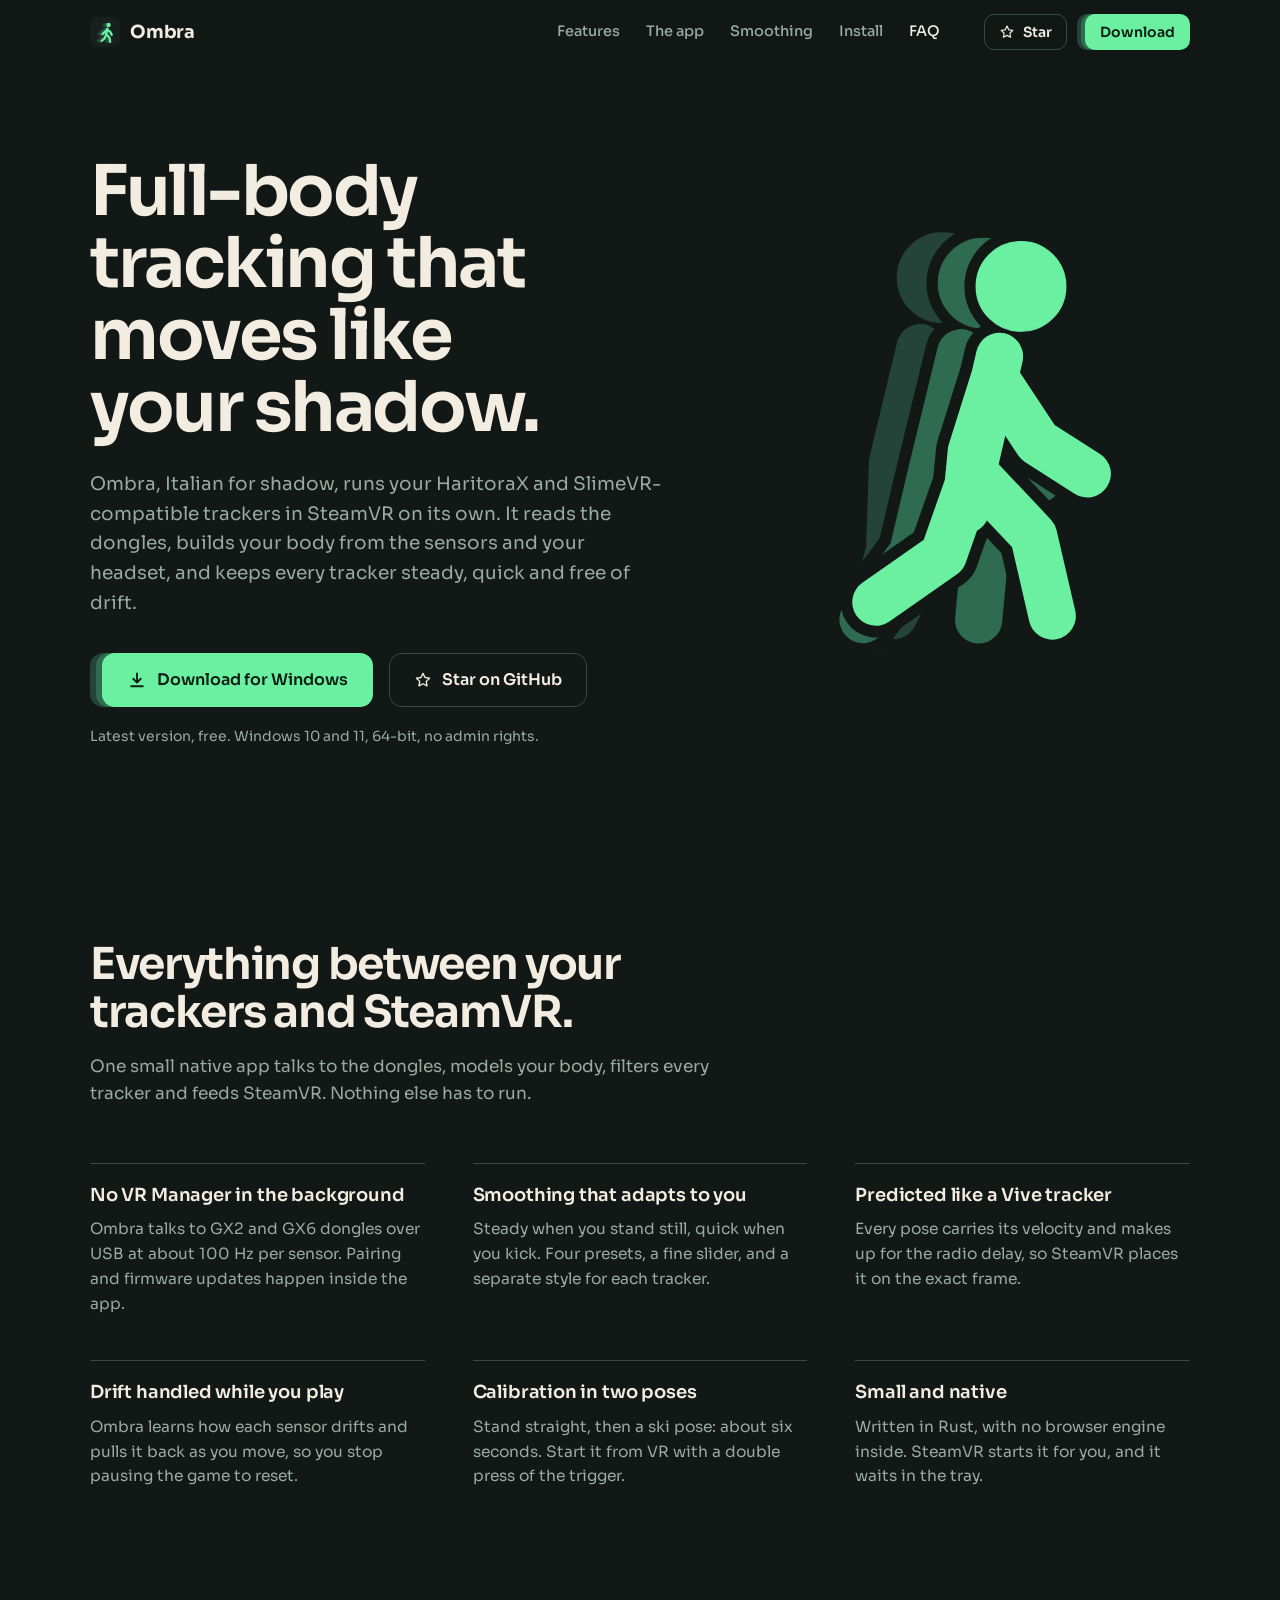
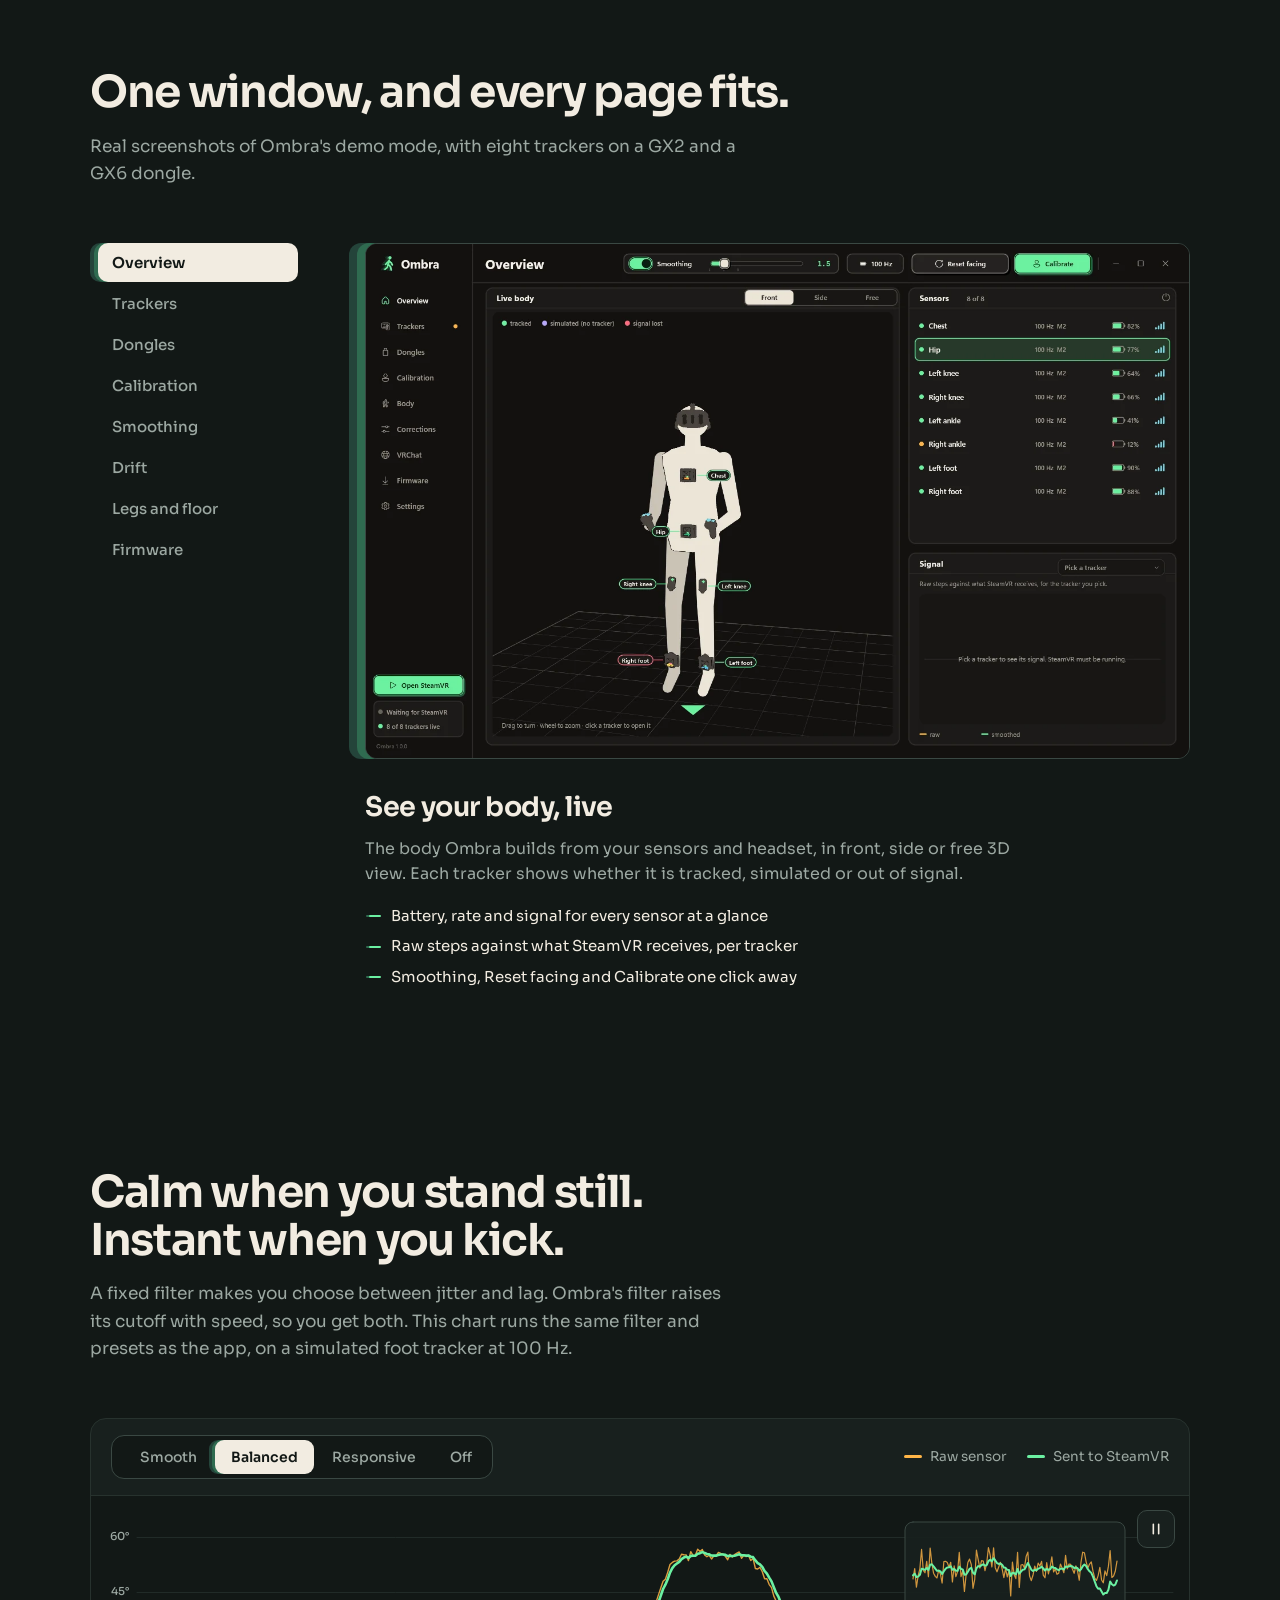
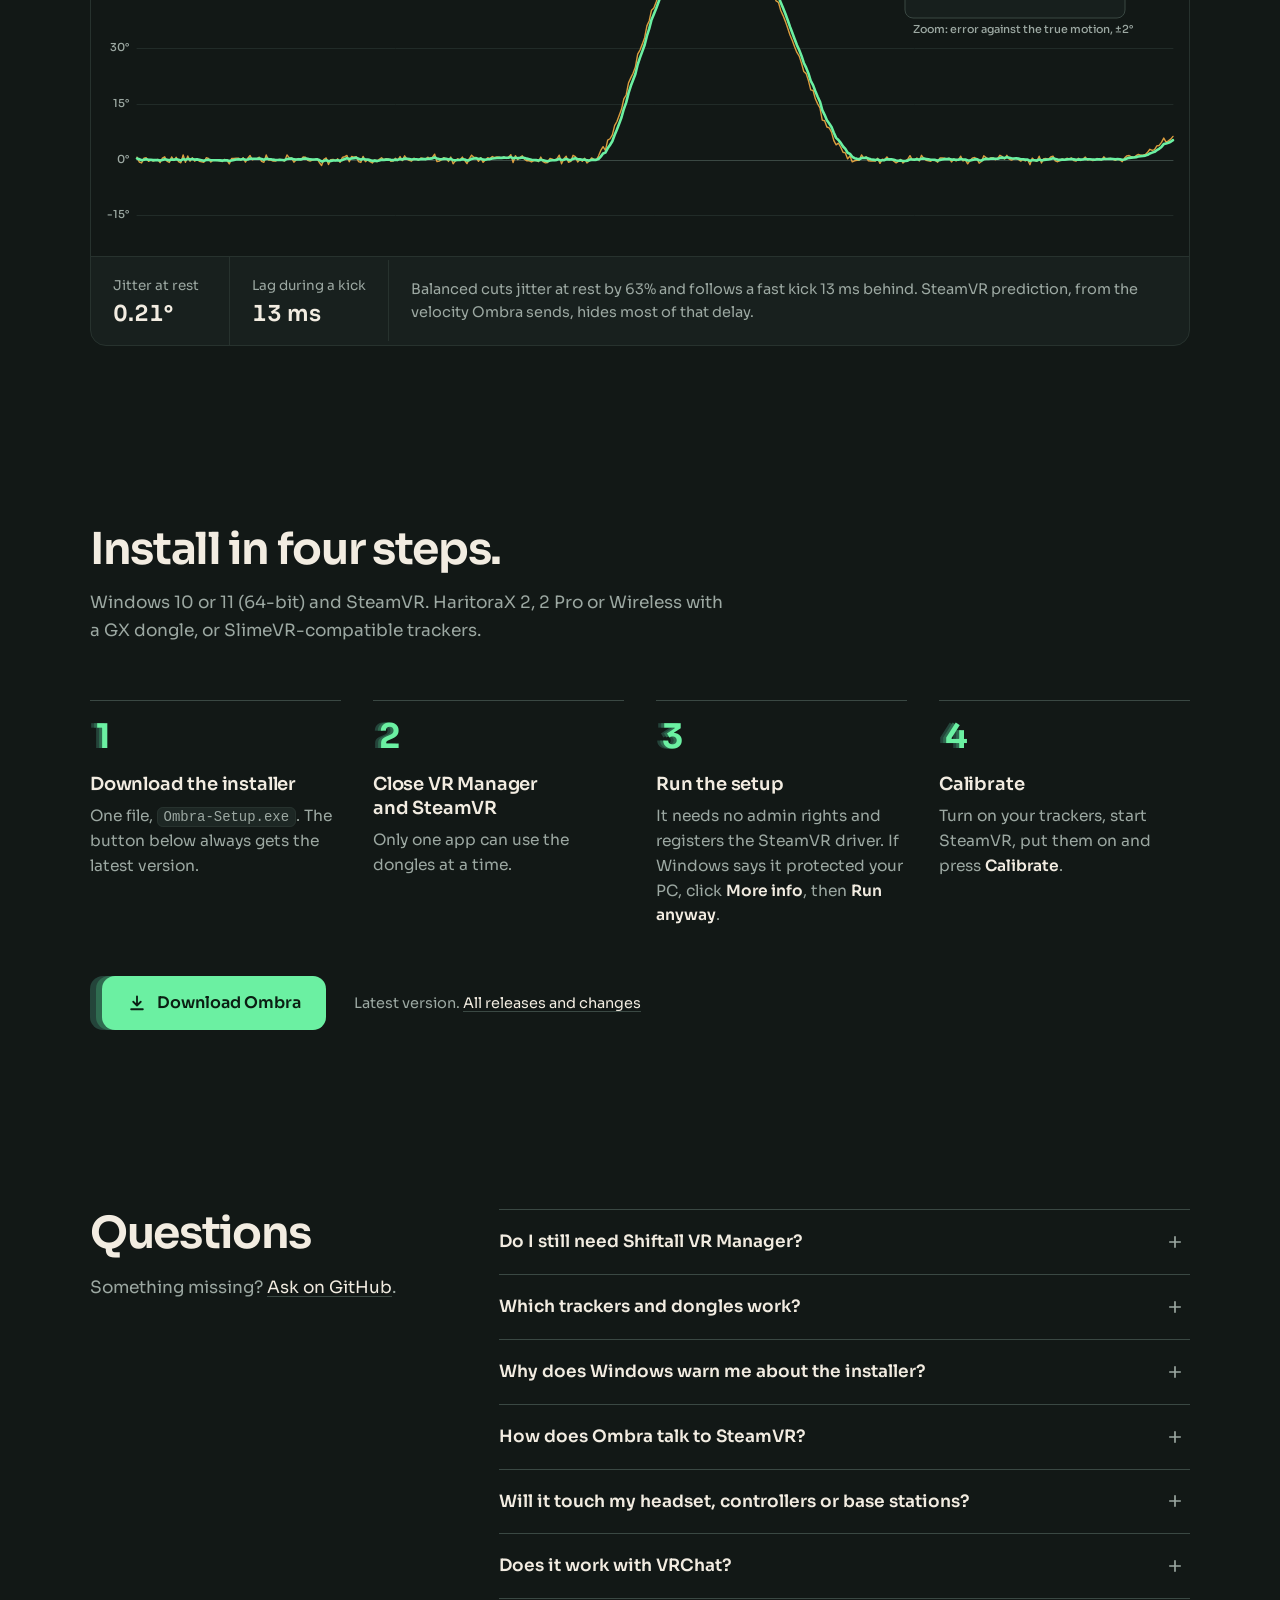
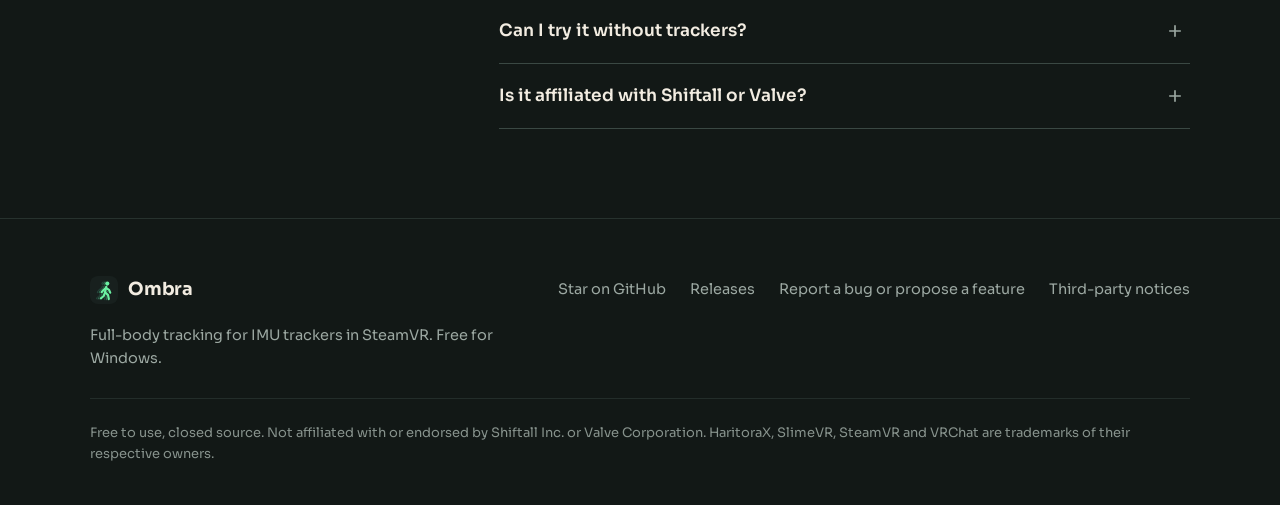
==== commit 7fe2c8aa: "Site: preview image with the mark only The link preview (og:image) showed the old 7-page app. It is " ====
--- a/site/index.html
+++ b/site/index.html
@@ -12,11 +12,11 @@
 <meta property="og:title" content="Ombra · Full-body tracking for IMU trackers in SteamVR">
 <meta property="og:description" content="Smooth, precise full-body tracking in SteamVR for HaritoraX, SlimeVR-compatible trackers and more. Free for Windows.">
 <meta property="og:url" content="https://thadoom.github.io/ombra/">
-<meta property="og:image" content="https://thadoom.github.io/ombra/assets/og.png?v=2">
+<meta property="og:image" content="https://thadoom.github.io/ombra/assets/og.png?v=3">
 <meta property="og:image:width" content="1200">
 <meta property="og:image:height" content="630">
 <meta name="twitter:card" content="summary_large_image">
-<meta name="twitter:image" content="https://thadoom.github.io/ombra/assets/og.png?v=2">
+<meta name="twitter:image" content="https://thadoom.github.io/ombra/assets/og.png?v=3">
 <link rel="icon" href="assets/logo.svg" type="image/svg+xml">
 <link rel="icon" href="assets/favicon-32.png" type="image/png" sizes="32x32">
 <link rel="apple-touch-icon" href="assets/apple-touch-icon.png">
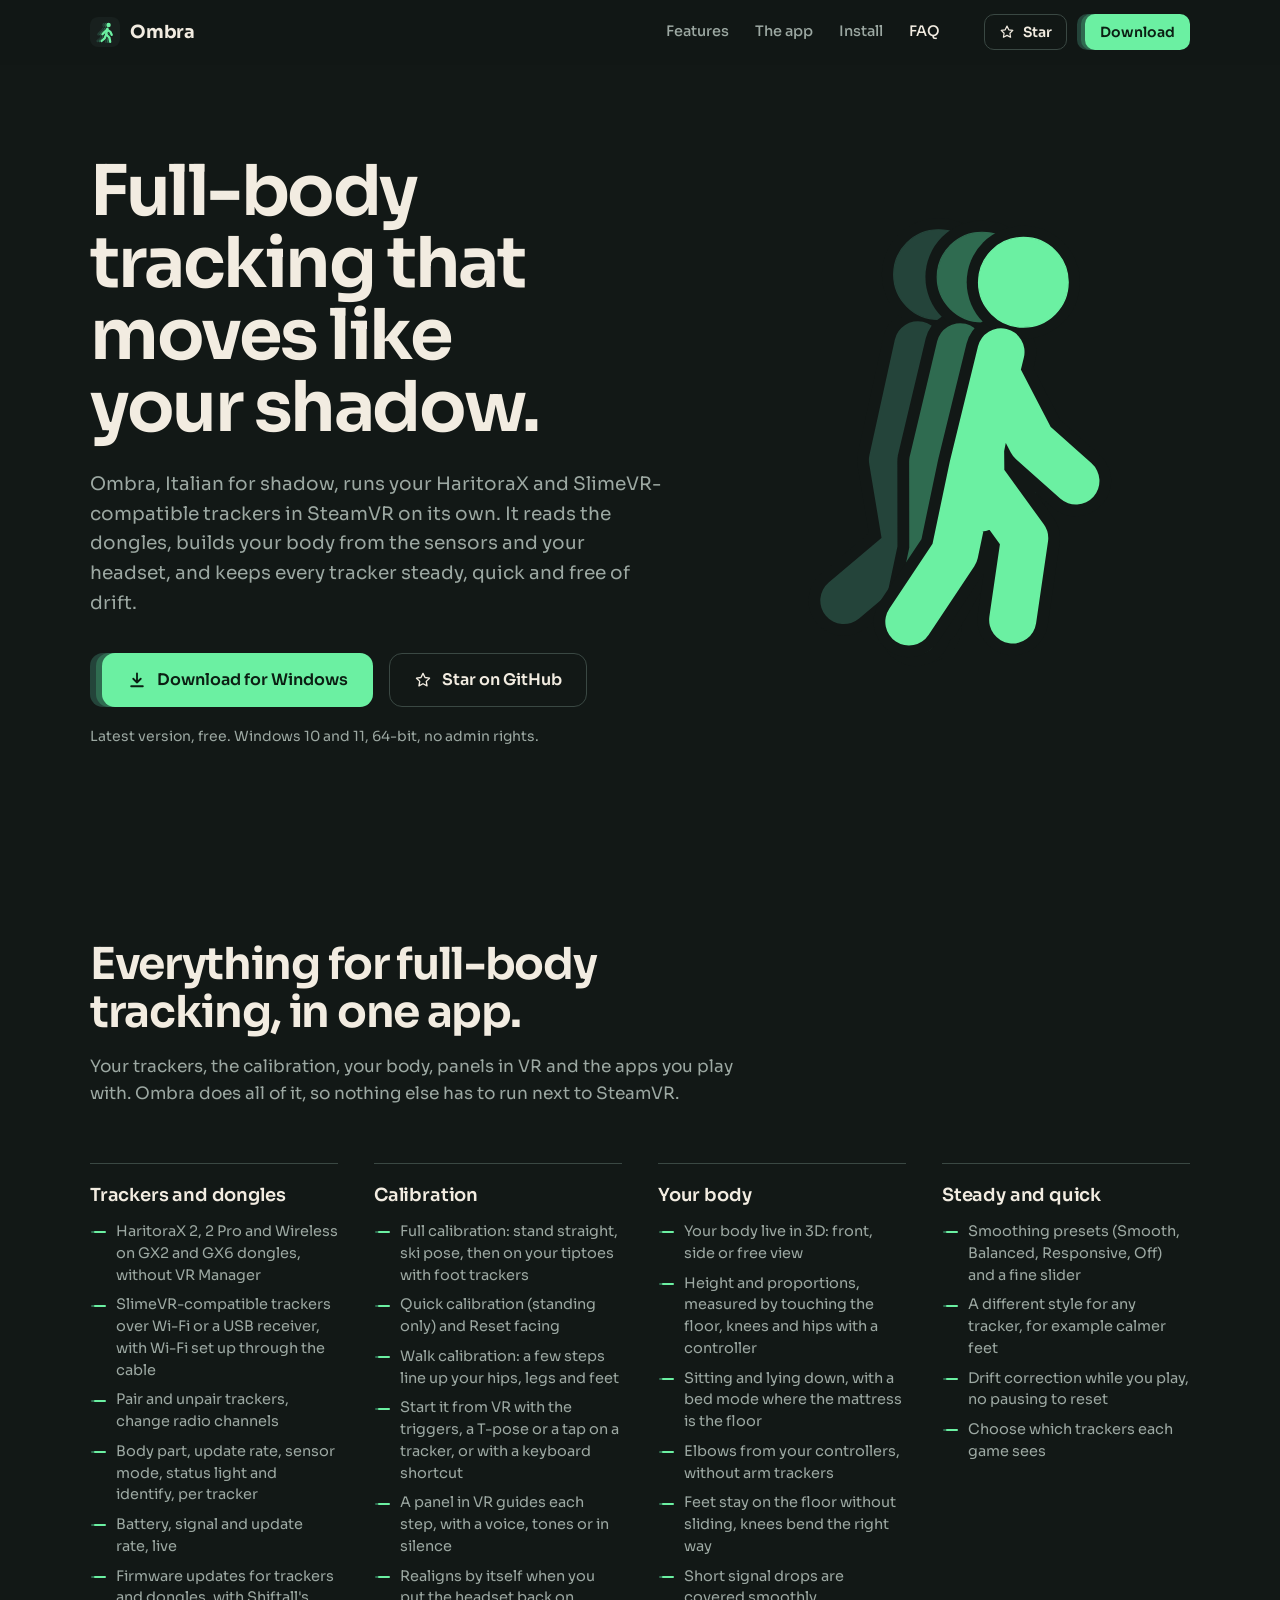
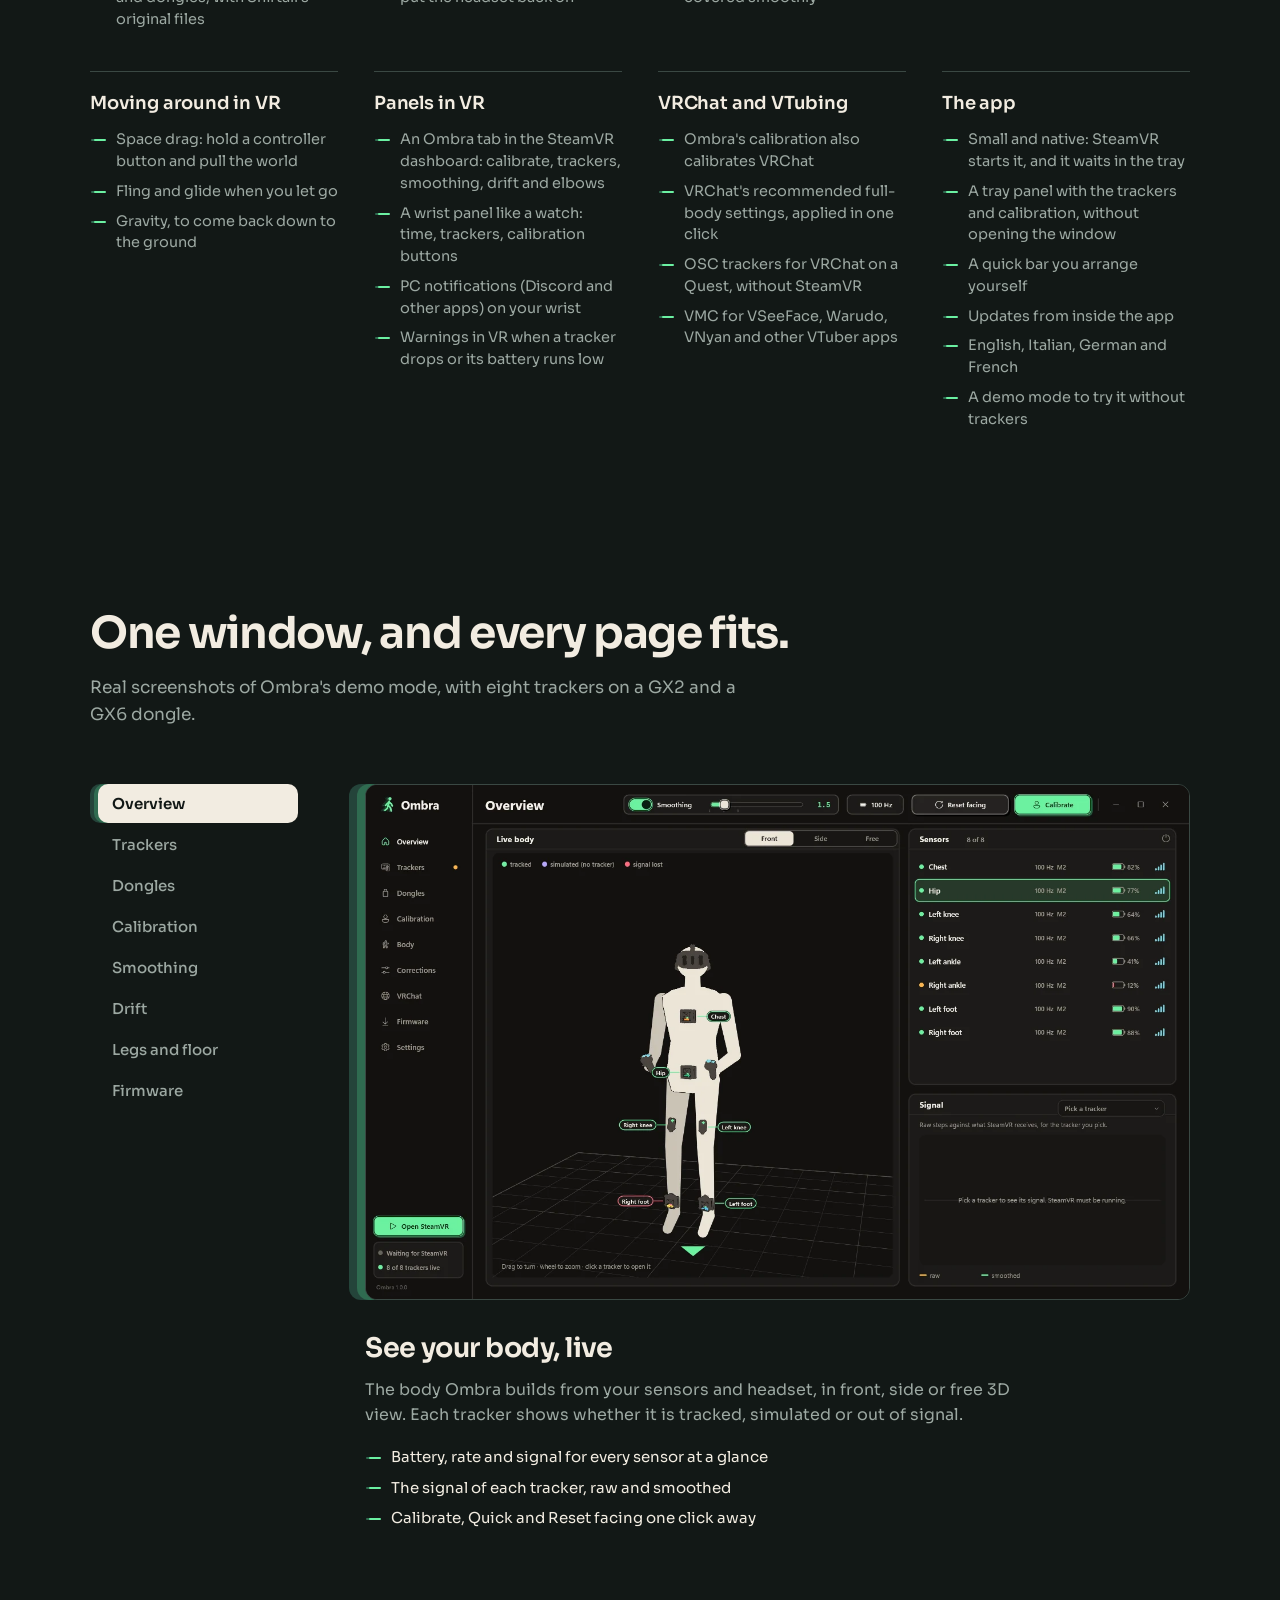
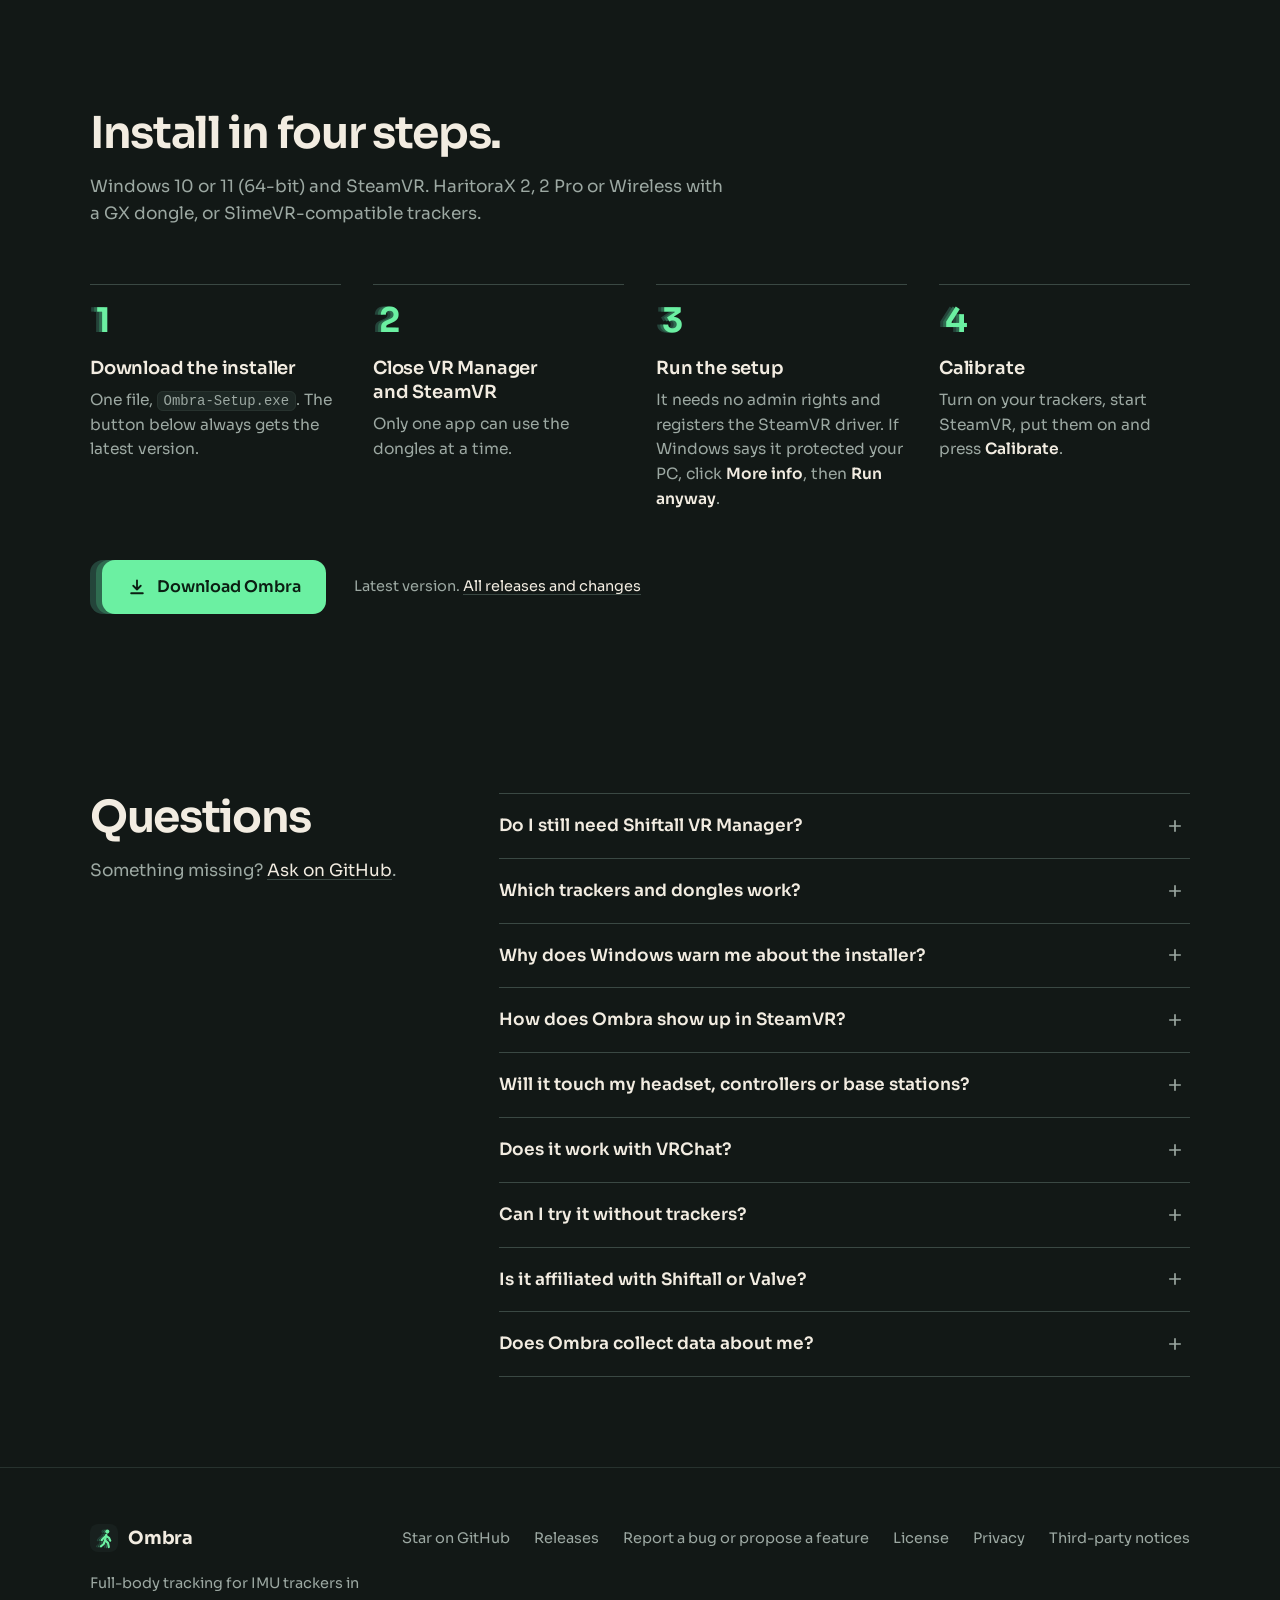
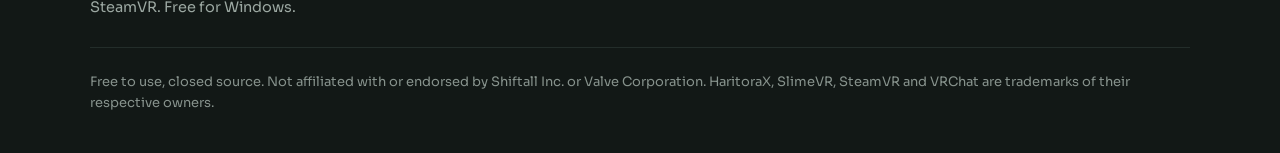
==== commit 083873b9: "Site: full feature list, legal page on the site - Features: everything Ombra does, in eight groups, " ====
--- a/site/index.html
+++ b/site/index.html
@@ -5,11 +5,11 @@
 <meta name="viewport" content="width=device-width, initial-scale=1">
 <meta name="color-scheme" content="dark">
 <meta name="theme-color" content="#121816">
-<title>Ombra · Full-body tracking for IMU trackers in SteamVR</title>
+<title>Ombra, full-body tracking for IMU trackers in SteamVR</title>
 <meta name="description" content="Ombra is a free Windows app for HaritoraX, SlimeVR-compatible and other IMU trackers. It reads the dongles itself, builds your body from the sensors and your headset, and gives SteamVR smooth, predicted full-body tracking.">
 <link rel="canonical" href="https://thadoom.github.io/ombra/">
 <meta property="og:type" content="website">
-<meta property="og:title" content="Ombra · Full-body tracking for IMU trackers in SteamVR">
+<meta property="og:title" content="Ombra, full-body tracking for IMU trackers in SteamVR">
 <meta property="og:description" content="Smooth, precise full-body tracking in SteamVR for HaritoraX, SlimeVR-compatible trackers and more. Free for Windows.">
 <meta property="og:url" content="https://thadoom.github.io/ombra/">
 <meta property="og:image" content="https://thadoom.github.io/ombra/assets/og.png?v=3">
@@ -22,14 +22,14 @@
 <link rel="apple-touch-icon" href="assets/apple-touch-icon.png">
 <link rel="preload" href="assets/fonts/sora.woff2" as="font" type="font/woff2" crossorigin>
 <link rel="preconnect" href="https://api.github.com" crossorigin>
-<link rel="stylesheet" href="style.css?v=3">
+<link rel="stylesheet" href="style.css?v=4">
 <script>
   // entrance animations hide content until main.js plays them; if it never does, show everything
   document.documentElement.classList.add("js");
   setTimeout(function () { var h = document.documentElement; if (!h.classList.contains("loaded")) h.classList.remove("js"); }, 3000);
 </script>
 <script type="application/ld+json">
-{"@context":"https://schema.org","@type":"SoftwareApplication","name":"Ombra","operatingSystem":"Windows 10, Windows 11","applicationCategory":"UtilitiesApplication","downloadUrl":"https://github.com/thadoom/ombra/releases/latest/download/Ombra-Setup.exe","offers":{"@type":"Offer","price":"0","priceCurrency":"USD"},"license":"https://github.com/thadoom/ombra/blob/main/LICENSE","url":"https://thadoom.github.io/ombra/"}
+{"@context":"https://schema.org","@type":"SoftwareApplication","name":"Ombra","operatingSystem":"Windows 10, Windows 11","applicationCategory":"UtilitiesApplication","downloadUrl":"https://github.com/thadoom/ombra/releases/latest/download/Ombra-Setup.exe","offers":{"@type":"Offer","price":"0","priceCurrency":"USD"},"license":"https://thadoom.github.io/ombra/legal.html#license","url":"https://thadoom.github.io/ombra/"}
 </script>
 </head>
 <body>
@@ -45,7 +45,6 @@
       <ul class="nav-links">
         <li><a href="#features">Features</a></li>
         <li><a href="#app">The app</a></li>
-        <li><a href="#smoothing">Smoothing</a></li>
         <li><a href="#install">Install</a></li>
         <li><a href="#faq">FAQ</a></li>
       </ul>
@@ -64,7 +63,6 @@
   <div class="mobile-menu" id="mobile-menu" hidden>
     <a href="#features">Features</a>
     <a href="#app">The app</a>
-    <a href="#smoothing">Smoothing</a>
     <a href="#install">Install</a>
     <a href="#faq">FAQ</a>
     <a class="js-star" href="https://github.com/thadoom/ombra" target="_blank" rel="noopener">Star on GitHub</a>
@@ -104,35 +102,90 @@
 <section class="section" id="features" aria-labelledby="features-title">
   <div class="wrap">
     <header class="section-head">
-      <h2 id="features-title">Everything between your trackers and SteamVR.</h2>
-      <p>One small native app talks to the dongles, models your body, filters every tracker and feeds SteamVR. Nothing else has to run.</p>
+      <h2 id="features-title">Everything for full-body tracking, in one app.</h2>
+      <p>Your trackers, the calibration, your body, panels in VR and the apps you play with. Ombra does all of it, so nothing else has to run next to SteamVR.</p>
     </header>
-    <dl class="facts">
-      <div>
-        <dt>No VR Manager in the background</dt>
-        <dd>Ombra talks to GX2 and GX6 dongles over USB at about 100 Hz per sensor. Pairing and firmware updates happen inside the app.</dd>
-      </div>
-      <div>
-        <dt>Smoothing that adapts to you</dt>
-        <dd>Steady when you stand still, quick when you kick. Four presets, a fine slider, and a separate style for each tracker.</dd>
-      </div>
-      <div>
-        <dt>Predicted like a Vive tracker</dt>
-        <dd>Every pose carries its velocity and makes up for the radio delay, so SteamVR places it on the exact frame.</dd>
-      </div>
-      <div>
-        <dt>Drift handled while you play</dt>
-        <dd>Ombra learns how each sensor drifts and pulls it back as you move, so you stop pausing the game to reset.</dd>
-      </div>
-      <div>
-        <dt>Calibration in two poses</dt>
-        <dd>Stand straight, then a ski pose: about six seconds. Start it from VR with a double press of the trigger.</dd>
-      </div>
-      <div>
-        <dt>Small and native</dt>
-        <dd>Written in Rust, with no browser engine inside. SteamVR starts it for you, and it waits in the tray.</dd>
-      </div>
-    </dl>
+    <div class="feat-groups">
+      <div class="feat">
+        <h3>Trackers and dongles</h3>
+        <ul class="ticks">
+          <li>HaritoraX 2, 2 Pro and Wireless on GX2 and GX6 dongles, without VR Manager</li>
+          <li>SlimeVR-compatible trackers over Wi-Fi or a USB receiver, with Wi-Fi set up through the cable</li>
+          <li>Pair and unpair trackers, change radio channels</li>
+          <li>Body part, update rate, sensor mode, status light and identify, per tracker</li>
+          <li>Battery, signal and update rate, live</li>
+          <li>Firmware updates for trackers and dongles, with Shiftall's original files</li>
+        </ul>
+      </div>
+      <div class="feat">
+        <h3>Calibration</h3>
+        <ul class="ticks">
+          <li>Full calibration: stand straight, ski pose, then on your tiptoes with foot trackers</li>
+          <li>Quick calibration (standing only) and Reset facing</li>
+          <li>Walk calibration: a few steps line up your hips, legs and feet</li>
+          <li>Start it from VR with the triggers, a T-pose or a tap on a tracker, or with a keyboard shortcut</li>
+          <li>A panel in VR guides each step, with a voice, tones or in silence</li>
+          <li>Realigns by itself when you put the headset back on</li>
+        </ul>
+      </div>
+      <div class="feat">
+        <h3>Your body</h3>
+        <ul class="ticks">
+          <li>Your body live in 3D: front, side or free view</li>
+          <li>Height and proportions, measured by touching the floor, knees and hips with a controller</li>
+          <li>Sitting and lying down, with a bed mode where the mattress is the floor</li>
+          <li>Elbows from your controllers, without arm trackers</li>
+          <li>Feet stay on the floor without sliding, knees bend the right way</li>
+          <li>Short signal drops are covered smoothly</li>
+        </ul>
+      </div>
+      <div class="feat">
+        <h3>Steady and quick</h3>
+        <ul class="ticks">
+          <li>Smoothing presets (Smooth, Balanced, Responsive, Off) and a fine slider</li>
+          <li>A different style for any tracker, for example calmer feet</li>
+          <li>Drift correction while you play, no pausing to reset</li>
+          <li>Choose which trackers each game sees</li>
+        </ul>
+      </div>
+      <div class="feat">
+        <h3>Moving around in VR</h3>
+        <ul class="ticks">
+          <li>Space drag: hold a controller button and pull the world</li>
+          <li>Fling and glide when you let go</li>
+          <li>Gravity, to come back down to the ground</li>
+        </ul>
+      </div>
+      <div class="feat">
+        <h3>Panels in VR</h3>
+        <ul class="ticks">
+          <li>An Ombra tab in the SteamVR dashboard: calibrate, trackers, smoothing, drift and elbows</li>
+          <li>A wrist panel like a watch: time, trackers, calibration buttons</li>
+          <li>PC notifications (Discord and other apps) on your wrist</li>
+          <li>Warnings in VR when a tracker drops or its battery runs low</li>
+        </ul>
+      </div>
+      <div class="feat">
+        <h3>VRChat and VTubing</h3>
+        <ul class="ticks">
+          <li>Ombra's calibration also calibrates VRChat</li>
+          <li>VRChat's recommended full-body settings, applied in one click</li>
+          <li>OSC trackers for VRChat on a Quest, without SteamVR</li>
+          <li>VMC for VSeeFace, Warudo, VNyan and other VTuber apps</li>
+        </ul>
+      </div>
+      <div class="feat">
+        <h3>The app</h3>
+        <ul class="ticks">
+          <li>Small and native: SteamVR starts it, and it waits in the tray</li>
+          <li>A tray panel with the trackers and calibration, without opening the window</li>
+          <li>A quick bar you arrange yourself</li>
+          <li>Updates from inside the app</li>
+          <li>English, Italian, German and French</li>
+          <li>A demo mode to try it without trackers</li>
+        </ul>
+      </div>
+    </div>
   </div>
 </section>
 
@@ -176,8 +229,8 @@
           <p>The body Ombra builds from your sensors and headset, in front, side or free 3D view. Each tracker shows whether it is tracked, simulated or out of signal.</p>
           <ul class="ticks">
             <li>Battery, rate and signal for every sensor at a glance</li>
-            <li>Raw steps against what SteamVR receives, per tracker</li>
-            <li>Smoothing, Reset facing and Calibrate one click away</li>
+            <li>The signal of each tracker, raw and smoothed</li>
+            <li>Calibrate, Quick and Reset facing one click away</li>
           </ul>
         </div>
         <div class="panel" role="tabpanel" id="p-trackers" aria-labelledby="t-trackers" hidden>
@@ -199,11 +252,11 @@
           </ul>
         </div>
         <div class="panel" role="tabpanel" id="p-calib" aria-labelledby="t-calib" hidden>
-          <h3>Calibration in two poses</h3>
-          <p>Stand straight, then bend into a ski pose; with foot trackers, rise on your tiptoes too. Ombra reports each body segment as it aligns.</p>
+          <h3>Calibration in three poses</h3>
+          <p>Stand straight, bend into a ski pose, then rise on your tiptoes with foot trackers. Ombra shows which body part to check when something is off.</p>
           <ul class="ticks">
             <li>Start it from VR, with a voice or tones guiding each step</li>
-            <li>Resets facing when VRChat runs its own calibration</li>
+            <li>Works together with VRChat's own calibration</li>
             <li>Measure your body and the floor by touching them with a controller</li>
           </ul>
         </div>
@@ -211,23 +264,22 @@
           <h3>Smoothing you can tune</h3>
           <p>Smooth, Balanced, Responsive or Off, or any level on a slider. Give a single tracker its own style, for example calmer feet.</p>
           <ul class="ticks">
-            <li>The vertical axis can follow faster, so crouches and jumps stay crisp</li>
-            <li>Latency compensation for the GX radio link</li>
+            <li>Crouches and jumps stay crisp</li>
             <li>Can smooth other IMU trackers in SteamVR too, if you choose</li>
           </ul>
         </div>
         <div class="panel" role="tabpanel" id="p-drift" aria-labelledby="t-drift" hidden>
           <h3>Drift, handled while you play</h3>
-          <p>Automatic yaw-drift correction, with a live table of what it is doing on each segment and the drift it has learned.</p>
-          <ul class="ticks">
-            <li>Aligns each segment with its neighbours while you rest</li>
-            <li>Uses walking direction and knee hinges as extra references</li>
-            <li>Learns from every Reset facing you press</li>
+          <p>Drift correction runs while you play, and a live table shows what it is doing on each body part.</p>
+          <ul class="ticks">
+            <li>Fewer resets, also during long sessions</li>
+            <li>Turn each part of it on or off</li>
+            <li>Gets better the more you play</li>
           </ul>
         </div>
         <div class="panel" role="tabpanel" id="p-body" aria-labelledby="t-body" hidden>
           <h3>Legs, feet and floor</h3>
-          <p>Corrections on the final body keep it believable: feet stay above the floor, planted feet don't slide, knees never bend backwards.</p>
+          <p>Your body stays believable: feet stay above the floor, planted feet don't slide, knees never bend backwards.</p>
           <ul class="ticks">
             <li>Covers short signal dropouts with a smooth estimated pose</li>
             <li>Bed mode: the mattress becomes the floor</li>
@@ -243,39 +295,6 @@
             <li>Every file is checked (SHA-256) before it is used</li>
           </ul>
         </div>
-      </div>
-    </div>
-  </div>
-</section>
-
-<section class="section" id="smoothing" aria-labelledby="smoothing-title">
-  <div class="wrap">
-    <header class="section-head">
-      <h2 id="smoothing-title">Calm when you stand still. Instant when you kick.</h2>
-      <p>A fixed filter makes you choose between jitter and lag. Ombra's filter raises its cutoff with speed, so you get both. This chart runs the same filter and presets as the app, on a simulated foot tracker at 100 Hz.</p>
-    </header>
-
-    <div class="demo">
-      <div class="demo-top">
-        <div class="seg pills" role="radiogroup" aria-label="Smoothing preset">
-          <span class="pill" aria-hidden="true"><i></i><i></i><i></i></span>
-          <button role="radio" aria-checked="false" data-preset="smooth">Smooth</button>
-          <button role="radio" aria-checked="true" data-preset="balanced">Balanced</button>
-          <button role="radio" aria-checked="false" data-preset="responsive">Responsive</button>
-          <button role="radio" aria-checked="false" data-preset="off">Off</button>
-        </div>
-        <div class="legend" aria-hidden="true"><span class="l-raw">Raw sensor</span><span class="l-out">Sent to SteamVR</span></div>
-      </div>
-      <div class="chart">
-        <canvas id="chart" aria-label="Chart of a raw tracker angle and the smoothed angle Ombra sends to SteamVR." role="img"></canvas>
-        <button class="pause" type="button" aria-pressed="false" aria-label="Pause chart">
-          <svg viewBox="0 0 24 24" aria-hidden="true"><path class="i-pause" d="M8 5v14M16 5v14"/><path class="i-play" d="M8 5.5v13l10.5-6.5Z"/></svg>
-        </button>
-      </div>
-      <div class="demo-stats">
-        <div><span>Jitter at rest</span><b id="m-jitter">–</b></div>
-        <div><span>Lag during a kick</span><b id="m-lag">–</b></div>
-        <p class="demo-note" id="m-note" aria-live="polite">Lower is better for both.</p>
       </div>
     </div>
   </div>
@@ -335,8 +354,8 @@
         <p>The installer is not code-signed yet, so SmartScreen doesn't recognise it. Click <b>More info</b>, then <b>Run anyway</b>. The setup installs into your user folder and needs no admin rights.</p>
       </details>
       <details>
-        <summary>How does Ombra talk to SteamVR?</summary>
-        <p>Two parts work together. Ombra.exe owns the dongles and the body model: calibration, drift correction and the leg corrections. A small SteamVR driver reads the poses from shared memory, filters them and creates the virtual trackers with their roles already set.</p>
+        <summary>How does Ombra show up in SteamVR?</summary>
+        <p>The setup installs Ombra's own SteamVR driver. Your trackers appear in SteamVR with their roles already set (hip, chest, knees, feet, elbows), and SteamVR starts Ombra for you.</p>
       </details>
       <details>
         <summary>Will it touch my headset, controllers or base stations?</summary>
@@ -344,7 +363,7 @@
       </details>
       <details>
         <summary>Does it work with VRChat?</summary>
-        <p>Yes. Ombra can reset facing automatically when VRChat runs its full-body calibration, and it can confirm VRChat's one-handed calibration for you over OSC.</p>
+        <p>Yes. Ombra's calibration also calibrates VRChat, it applies VRChat's recommended full-body settings in one click, and it can send your body to VRChat on a Quest over OSC.</p>
       </details>
       <details>
         <summary>Can I try it without trackers?</summary>
@@ -353,6 +372,10 @@
       <details>
         <summary>Is it affiliated with Shiftall or Valve?</summary>
         <p>No. Ombra is an independent project, free to download and use. The source code is not published; you can propose features, extensions and translations on GitHub.</p>
+      </details>
+      <details>
+        <summary>Does Ombra collect data about me?</summary>
+        <p>No. There is no account and no tracking. Ombra only goes online to check for a new version (you can turn that off) and for tracker firmware, from Shiftall's server. Notifications shown on the wrist panel never leave your PC. Details on the <a href="legal.html#privacy">privacy page</a>.</p>
       </details>
     </div>
   </div>
@@ -370,7 +393,9 @@
       <li><a class="js-star" href="https://github.com/thadoom/ombra" target="_blank" rel="noopener">Star on GitHub</a></li>
       <li><a href="https://github.com/thadoom/ombra/releases">Releases</a></li>
       <li><a href="https://github.com/thadoom/ombra/issues/new/choose">Report a bug or propose a feature</a></li>
-      <li><a href="https://github.com/thadoom/ombra/blob/main/THIRD_PARTY_NOTICES.md">Third-party notices</a></li>
+      <li><a href="legal.html#license">License</a></li>
+      <li><a href="legal.html#privacy">Privacy</a></li>
+      <li><a href="legal.html#notices">Third-party notices</a></li>
     </ul>
     <p class="fine">Free to use, closed source. Not affiliated with or endorsed by Shiftall Inc. or Valve Corporation. HaritoraX, SlimeVR, SteamVR and VRChat are trademarks of their respective owners.</p>
   </div>
@@ -391,6 +416,6 @@
   </div>
 </div>
 
-<script src="main.js?v=3" defer></script>
+<script src="main.js?v=4" defer></script>
 </body>
 </html>
--- a/site/style.css
+++ b/site/style.css
@@ -197,36 +197,15 @@
 .ticks li { position: relative; padding-left: 26px; font-size: 15px; line-height: 1.5; }
 .ticks li::before { content: ""; position: absolute; left: 4px; top: .7em; width: 12px; height: 2px; border-radius: 2px; background: var(--mint); box-shadow: -3px 0 0 var(--echo-near); }
 
-/* ---------- smoothing demo ---------- */
-.demo { background: var(--tile); border: 1px solid var(--line); border-radius: 16px; overflow: hidden; }
-.demo-top { display: flex; flex-wrap: wrap; align-items: center; justify-content: space-between; gap: 16px; padding: 16px 20px; border-bottom: 1px solid var(--line); }
-.seg { display: inline-flex; padding: 4px 4px 4px 12px; gap: 2px; background: var(--shade); border: 1px solid var(--line-2); border-radius: 13px; }
-.seg button { font: 500 14px/1 var(--font); color: var(--muted); background: transparent; border: 0; border-radius: 9px; padding: 10px 16px; cursor: pointer; transition: color .25s ease; }
-.seg button:hover { color: var(--cream); }
-.seg button[aria-checked="true"] { color: var(--shade); font-weight: 600; }
-.seg .pill i { border-radius: 9px; }
-.seg .pill i:nth-child(1) { margin-left: -6px; }
-.seg .pill i:nth-child(2) { margin-left: -3px; }
-.legend { display: flex; gap: 20px; font-size: 13.5px; color: var(--muted); }
-.legend span { display: inline-flex; align-items: center; gap: 8px; }
-.legend span::before { content: ""; width: 18px; height: 3px; border-radius: 2px; }
-.l-raw::before { background: var(--amber); }
-.l-out::before { background: var(--mint); }
-.chart { position: relative; height: clamp(240px, 32vw, 360px); background: var(--shade); }
-.chart canvas { position: absolute; inset: 0; width: 100%; height: 100%; }
-.pause { position: absolute; right: 14px; top: 14px; width: 38px; height: 38px; display: grid; place-items: center; border-radius: 10px; border: 1px solid var(--line-2); background: var(--tile); color: var(--cream); cursor: pointer; }
-.pause:hover { border-color: var(--muted); }
-.pause svg { width: 16px; height: 16px; fill: none; stroke: currentColor; stroke-width: 2.4; stroke-linecap: round; stroke-linejoin: round; }
-.pause .i-play { display: none; fill: currentColor; stroke: none; }
-.pause[aria-pressed="true"] .i-play { display: block; }
-.pause[aria-pressed="true"] .i-pause { display: none; }
-.demo-stats { display: grid; grid-template-columns: auto auto 1fr; border-top: 1px solid var(--line); }
-.demo-stats > * { padding: 18px 22px; border-left: 1px solid var(--line); }
-.demo-stats > div { display: grid; gap: 4px; }
-.demo-stats > :first-child { border-left: 0; }
-.demo-stats span { color: var(--muted); font-size: 13.5px; }
-.demo-stats b { font-size: 22px; line-height: 1.2; font-weight: 600; font-variant-numeric: tabular-nums; min-width: 5.5ch; }
-.demo-note { color: var(--muted); font-size: 14.5px; line-height: 1.55; align-self: center; }
+/* ---------- feature groups ---------- */
+.feat-groups { display: grid; grid-template-columns: repeat(4, minmax(0, 1fr)); gap: 40px 36px; }
+.feat { position: relative; padding-top: 20px; }
+.feat::before { content: ""; position: absolute; left: 0; right: 0; top: 0; height: 1px; background: var(--line-2); }
+.feat h3 { font-size: 18px; font-weight: 600; line-height: 1.35; letter-spacing: -.01em; }
+.feat .ticks { margin-top: 14px; }
+.feat .ticks li { color: var(--muted); font-size: 14.5px; }
+@media (max-width: 1080px) { .feat-groups { grid-template-columns: repeat(2, minmax(0, 1fr)); } }
+@media (max-width: 620px) { .feat-groups { grid-template-columns: 1fr; gap: 32px; } }
 
 /* ---------- install: a real sequence, so it is numbered ---------- */
 .steps { list-style: none; margin: 0; padding: 0; display: grid; grid-template-columns: repeat(4, minmax(0, 1fr)); gap: 40px 32px; counter-reset: s; }
@@ -294,8 +273,6 @@
   .rail button { flex: none; padding: 11px 14px; }
   .faq-wrap { grid-template-columns: 1fr; }
   .faq-wrap .section-head { position: static; }
-  .demo-stats { grid-template-columns: 1fr 1fr; }
-  .demo-note { grid-column: 1 / -1; border-left: 0 !important; border-top: 1px solid var(--line); }
 }
 @media (max-width: 600px) {
   body { font-size: 16px; }
@@ -309,9 +286,6 @@
   .window { --e: 6px; }
   .panel { margin-left: 12px; }
   .foot-in { grid-template-columns: 1fr; }
-  .seg { width: 100%; display: grid; grid-template-columns: 1fr 1fr; padding-left: 10px; }
-  .seg button { padding: 11px 8px; }
-  .legend { width: 100%; justify-content: flex-start; }
 }
 
 /* ---------- motion: things arrive the way the mark moves, their shadows catching up ----------
@@ -358,9 +332,9 @@
   .js .section-head:not(.in) p { opacity: 0; }
   .section-head.in p { animation: rise .9s var(--soft) backwards; animation-delay: calc(var(--words, 4) * 60ms + 250ms); }
 
-  .js .facts:not(.in) > div { opacity: 0; }
-  .facts.in > div { animation: arrive .8s var(--soft) backwards; animation-delay: calc(var(--i) * 90ms + 100ms); }
-  .facts.in > div::before { animation: draw 1.2s var(--glide) backwards; animation-delay: calc(var(--i) * 90ms); }
+  .js .feat-groups:not(.in) > div { opacity: 0; }
+  .feat-groups.in > div { animation: arrive .8s var(--soft) backwards; animation-delay: calc(var(--i) * 70ms + 100ms); }
+  .feat-groups.in > div::before { animation: draw 1.2s var(--glide) backwards; animation-delay: calc(var(--i) * 70ms); }
 
   .js .tour:not(.in) .rail button, .js .tour:not(.in) .pill, .js .tour:not(.in) .window, .js .tour:not(.in) .panel { opacity: 0; }
   .tour.in .rail button { animation: arrive .6s var(--soft) backwards; animation-delay: calc(var(--i) * 45ms); }
@@ -369,8 +343,6 @@
   .tour.in .panel { animation: rise .7s var(--soft) .45s backwards; }
   .tour.in .panel.enter { animation-duration: .45s; animation-delay: 0s; }
 
-  .js .demo:not(.in) { opacity: 0; }
-  .demo.in { animation: rise 1s var(--soft) backwards; }
 
   .js .steps:not(.in) li { opacity: 0; }
   .steps.in li { animation: arrive .8s var(--soft) backwards; animation-delay: calc(var(--i) * 110ms); }
@@ -396,3 +368,23 @@
   .btn, .i-star, .pill i, .faq summary::after { transition: none !important; }
   .btn-primary:hover, .btn-primary:active { transform: none; }
 }
+
+/* ---------- legal page ---------- */
+.doc { max-width: 860px; }
+.doc-page .nav-actions { margin-left: auto; }
+.doc-title { font-size: clamp(32px, 4vw, 48px); line-height: 1.1; font-weight: 650; letter-spacing: -.03em; }
+.doc-toc { display: flex; flex-wrap: wrap; gap: 10px; margin-top: 24px; }
+.doc-toc a { color: var(--cream); text-decoration: none; font-size: 14.5px; padding: 8px 14px; border: 1px solid var(--line-2); border-radius: 999px; }
+.doc-toc a:hover { border-color: var(--mint); color: var(--mint); }
+.doc section { padding-top: 40px; scroll-margin-top: 88px; }
+.doc section + section { margin-top: 24px; border-top: 1px solid var(--line); }
+.doc h2 { font-size: clamp(24px, 2.6vw, 32px); font-weight: 650; letter-spacing: -.02em; }
+.doc h3 { margin-top: 28px; font-size: 17px; font-weight: 600; }
+.doc p, .doc li { color: var(--muted); font-size: 15.5px; line-height: 1.65; }
+.doc p { margin-top: 12px; }
+.doc a { color: var(--cream); text-underline-offset: 3px; overflow-wrap: anywhere; }
+.doc a:hover { color: var(--mint); }
+.doc code { font-family: var(--mono); font-size: .92em; color: var(--cream); }
+.doc-meta { color: var(--cream) !important; font-weight: 600; }
+.doc-list { margin: 12px 0 0; padding-left: 1.6em; display: grid; gap: 8px; }
+.doc pre { margin-top: 14px; padding: 16px 18px; background: var(--tile); border: 1px solid var(--line); border-radius: 12px; color: var(--muted); font: 12.5px/1.55 var(--mono); white-space: pre-wrap; overflow-wrap: anywhere; max-height: 420px; overflow: auto; }
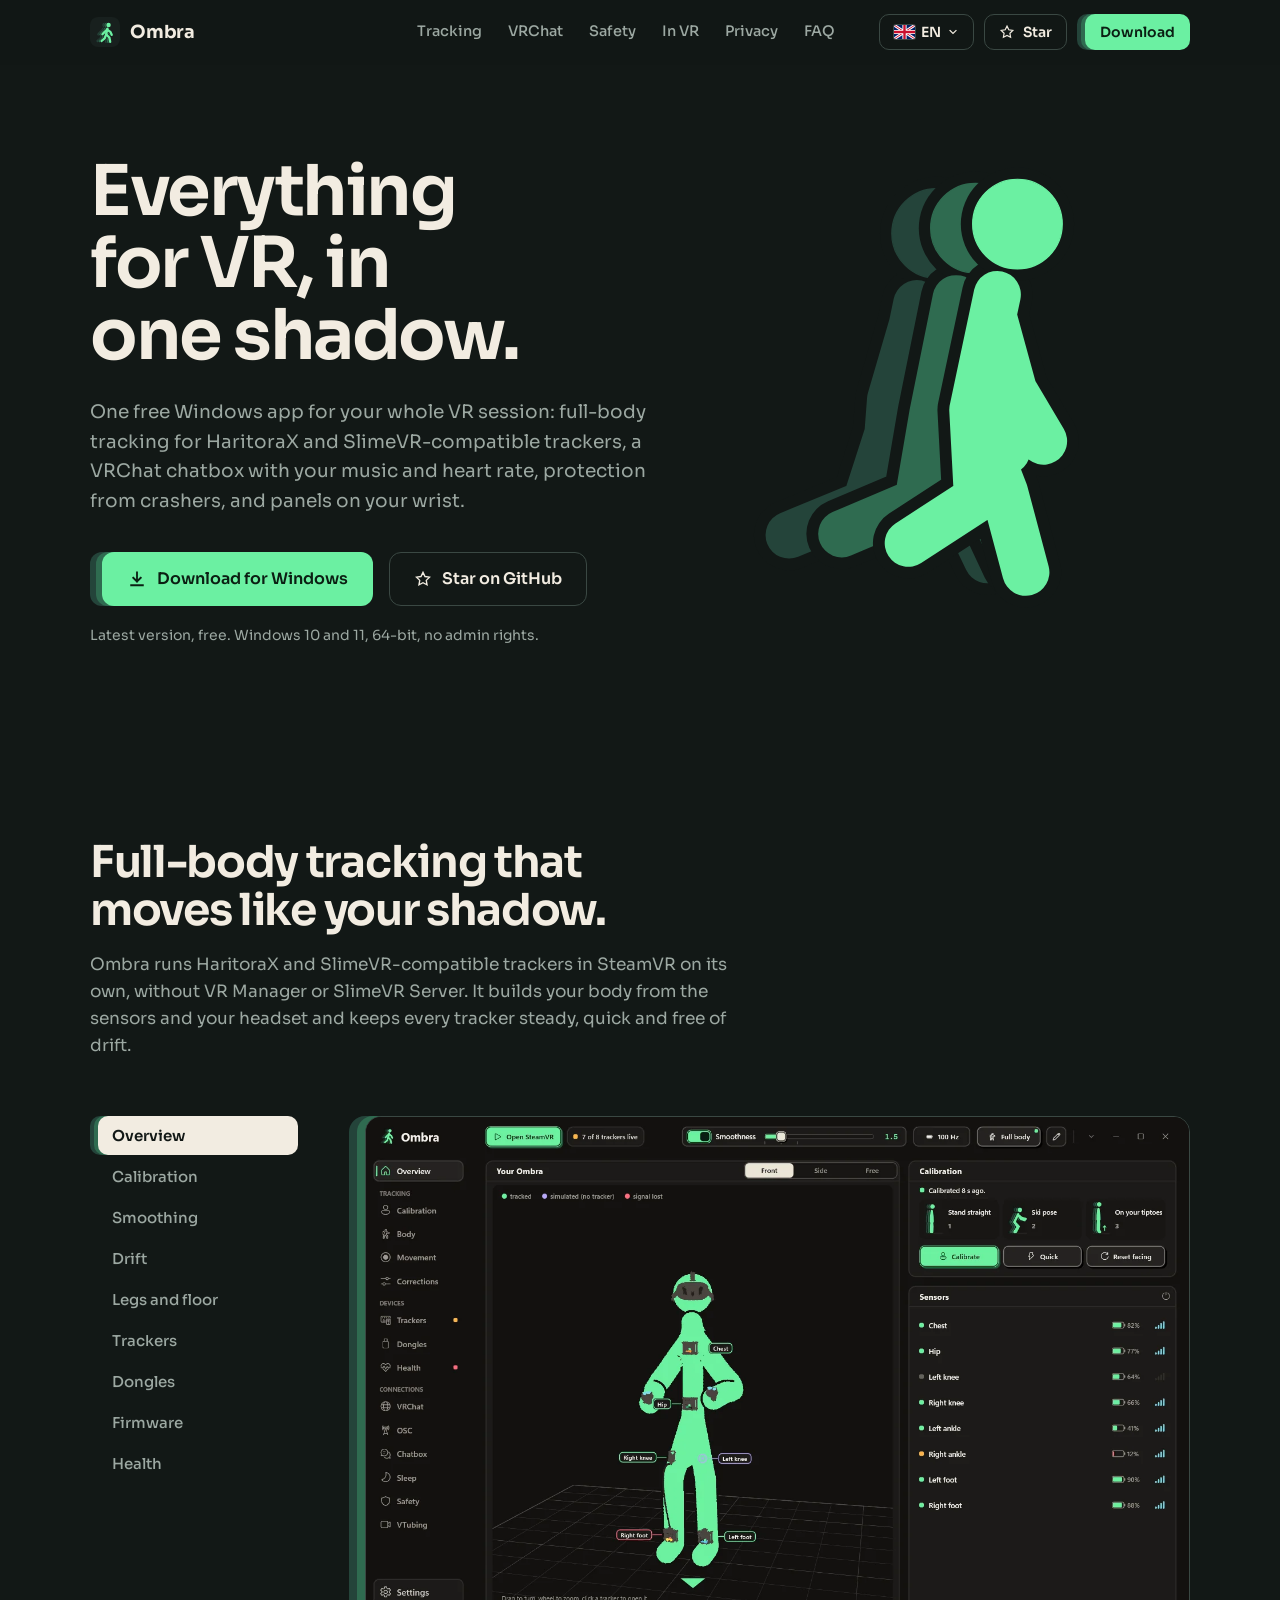
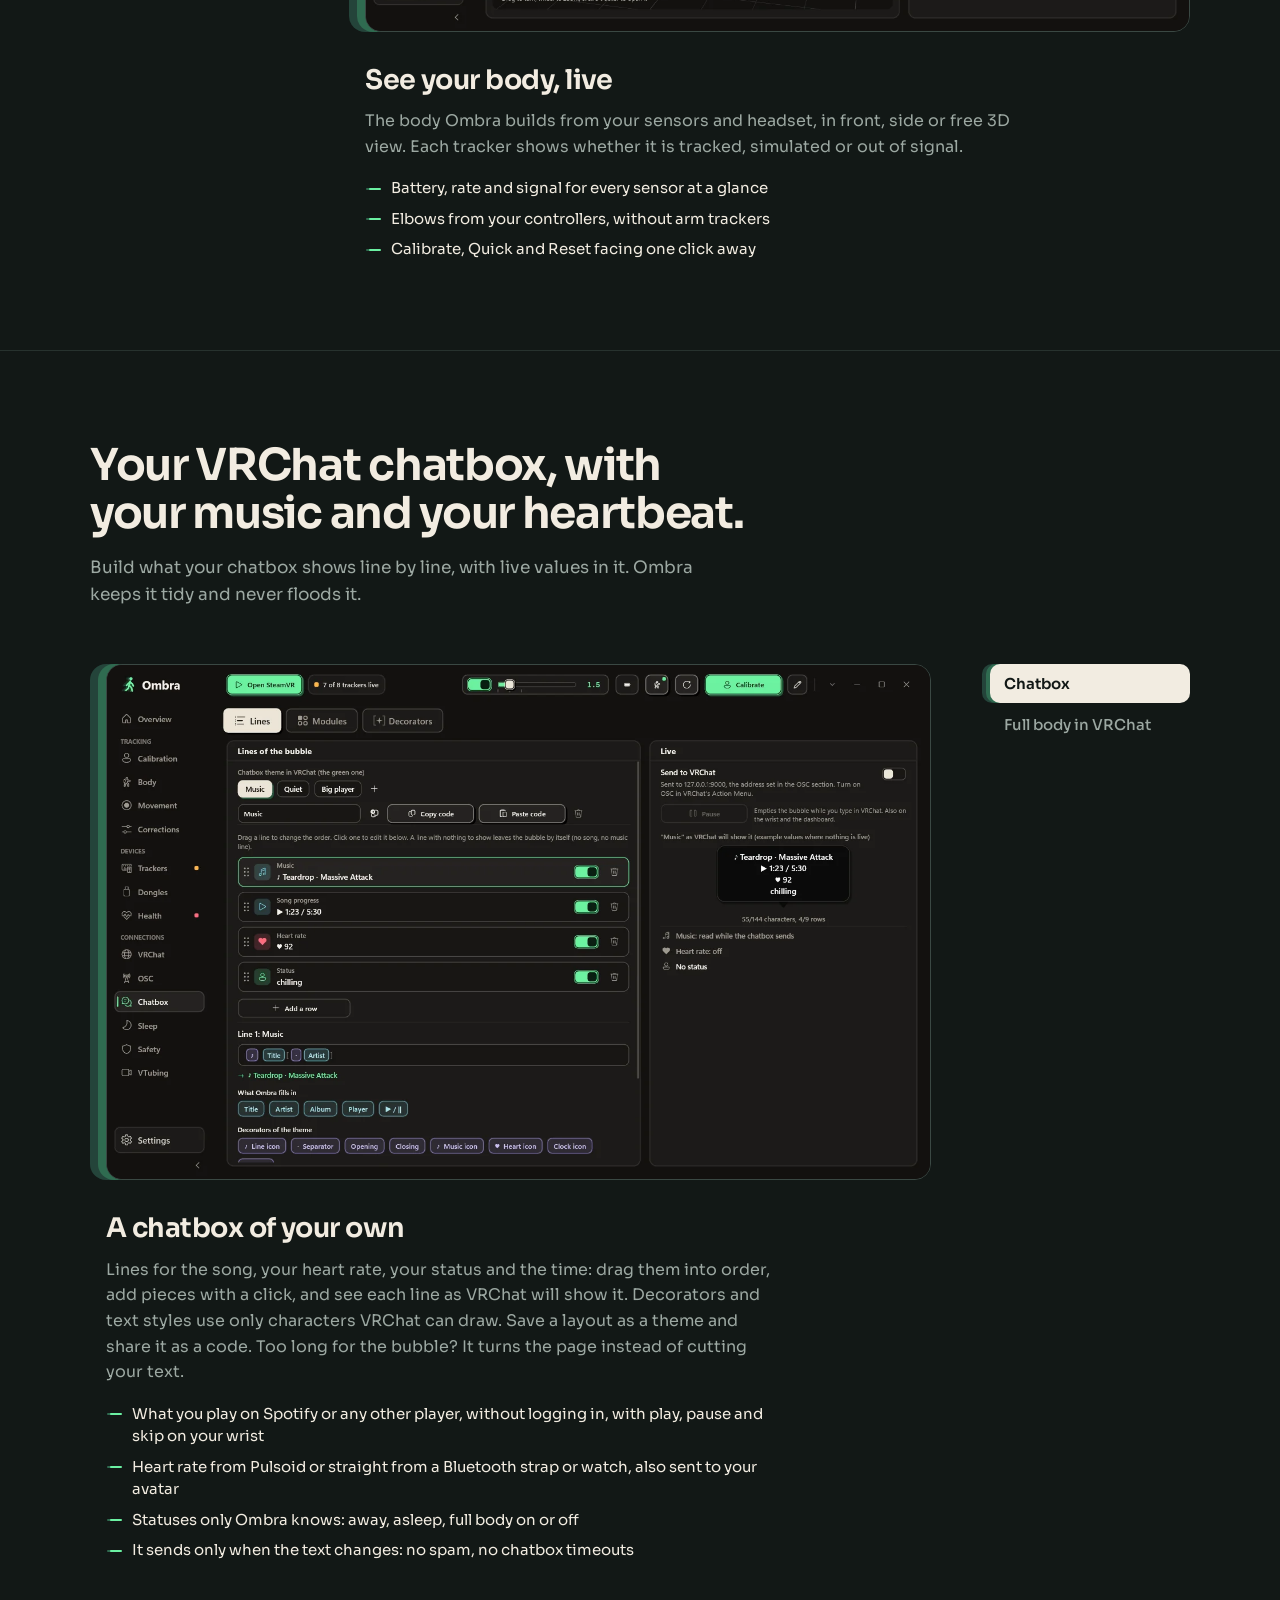
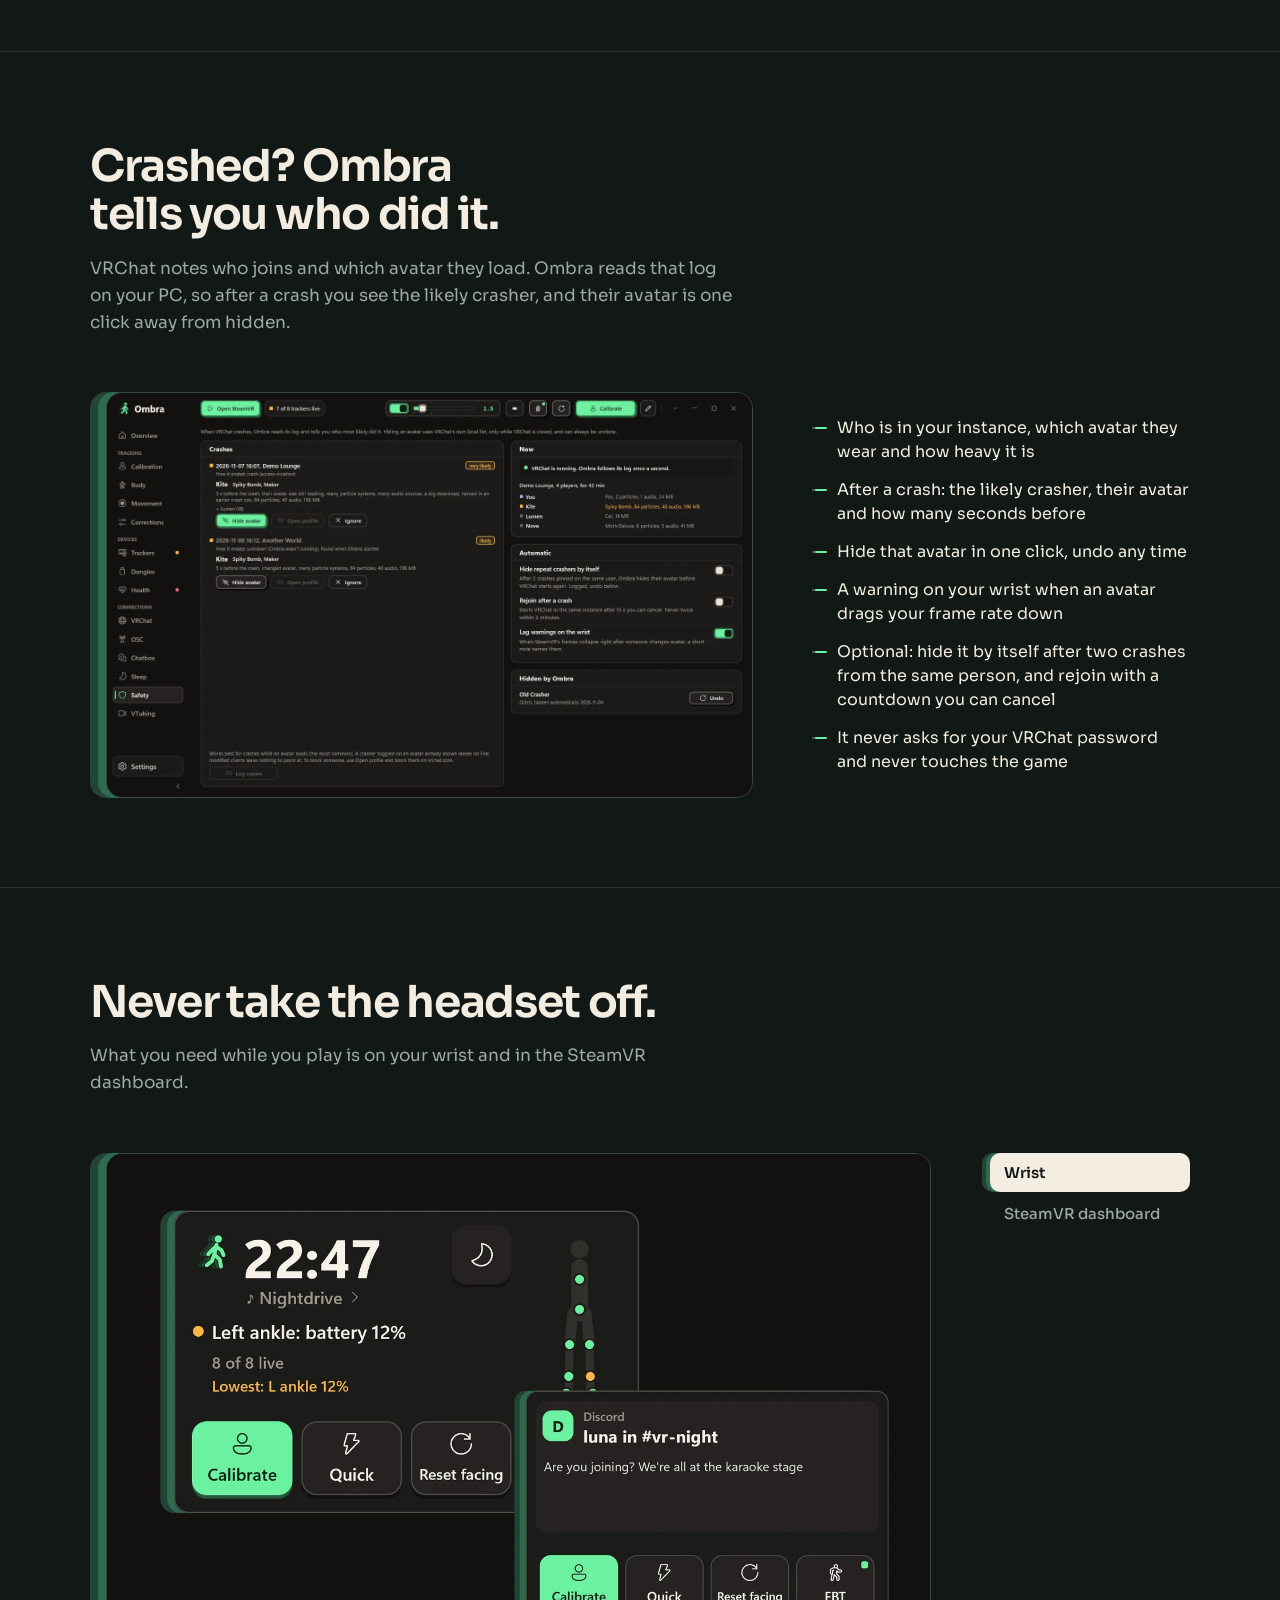
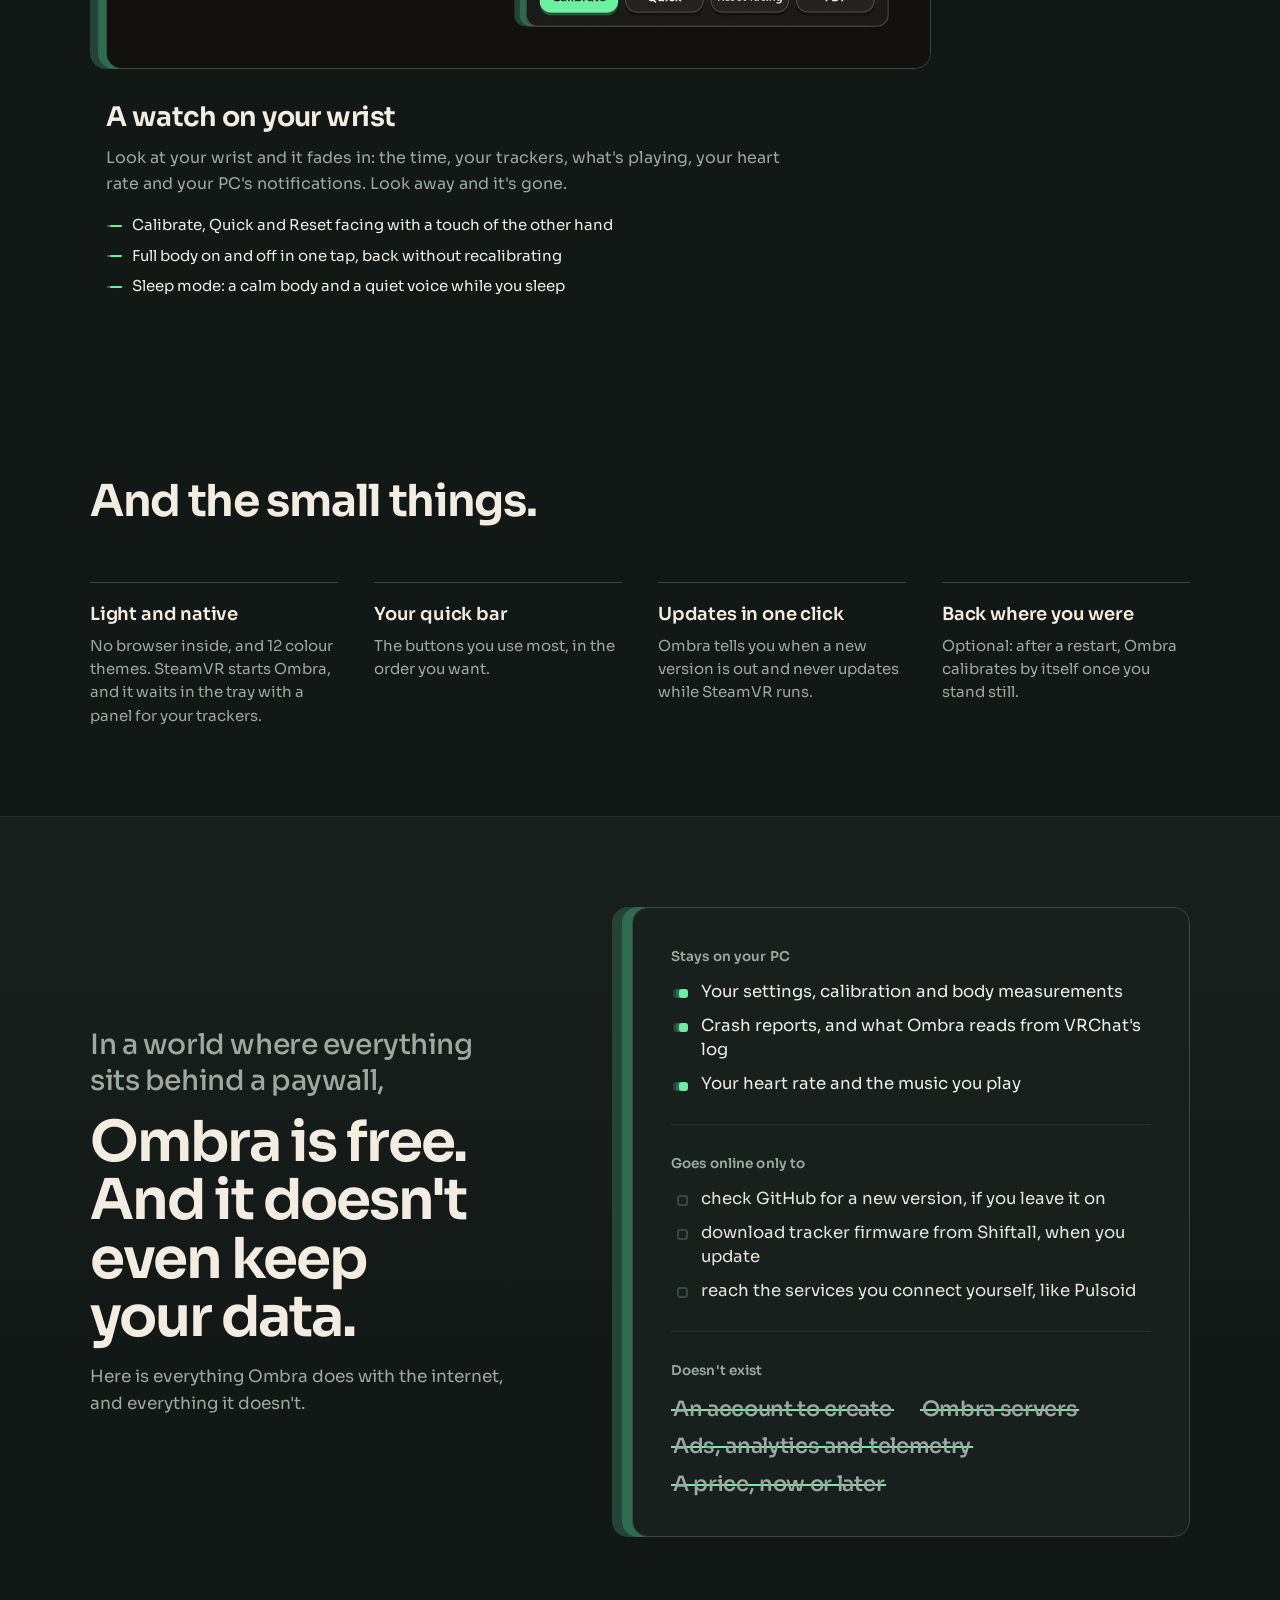
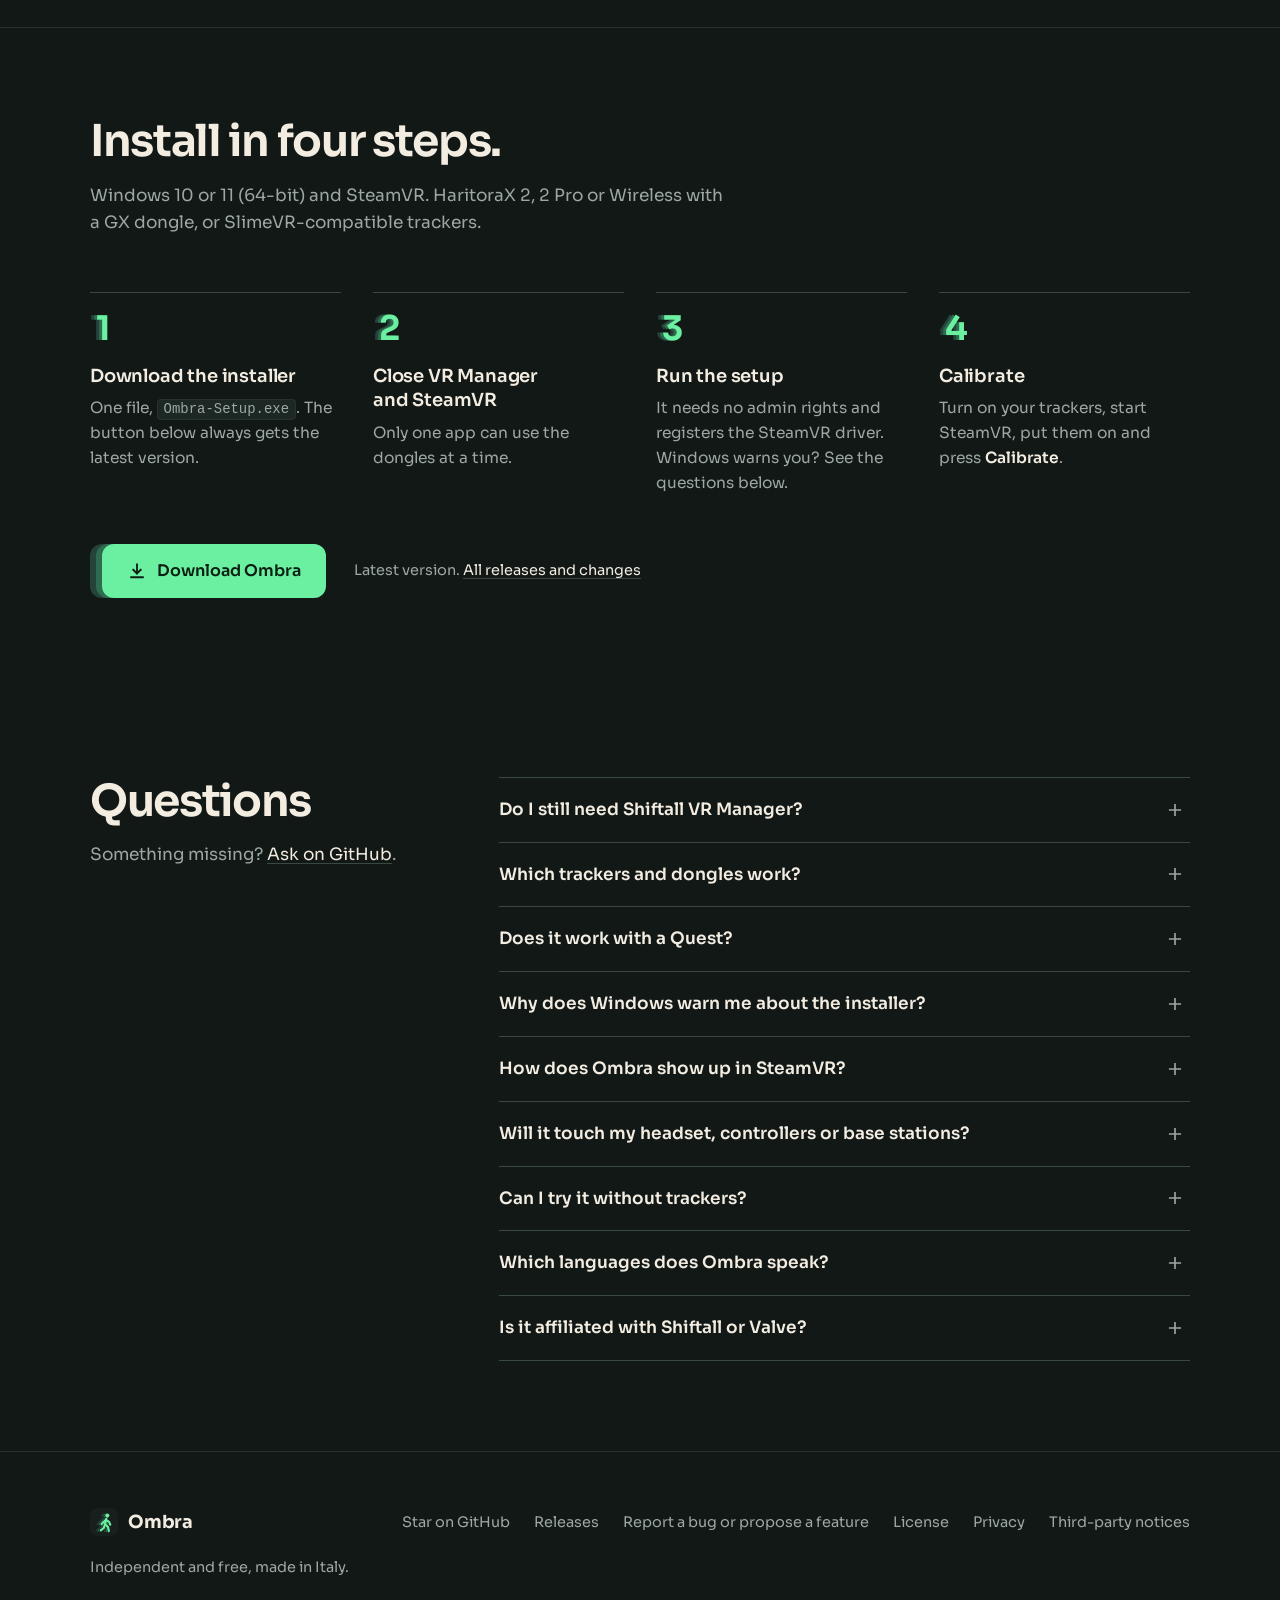
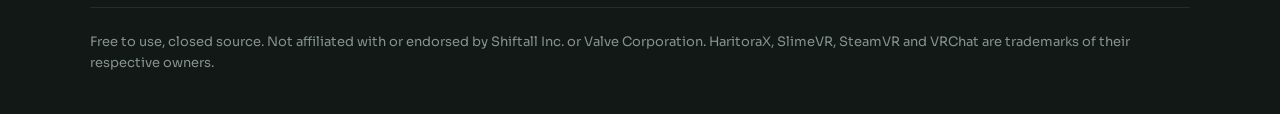
==== commit 71b6e287: "Site and README for Ombra 1.2.1: 10 languages, new screens, chatbox, themes Co-Authored-By: Claude O" ====
--- a/site/index.html
+++ b/site/index.html
@@ -1,71 +1,100 @@
-<!doctype html>
-<html lang="en">
+<!DOCTYPE html>
+<!-- Template: texts live in site/i18n/<lang>.json; build with python tools/make_site.py.
+     The page is one story: what Ombra is (hero), the four things it does (chapters, each with its
+     own screenshots), the small things, the privacy promise, install, the questions left. Nothing is
+     said twice. -->
+<html lang="en" data-t-menu-open="Open menu" data-t-menu-close="Close menu" data-t-version="Version {v}">
 <head>
 <meta charset="utf-8">
 <meta name="viewport" content="width=device-width, initial-scale=1">
 <meta name="color-scheme" content="dark">
 <meta name="theme-color" content="#121816">
-<title>Ombra, full-body tracking for IMU trackers in SteamVR</title>
-<meta name="description" content="Ombra is a free Windows app for HaritoraX, SlimeVR-compatible and other IMU trackers. It reads the dongles itself, builds your body from the sensors and your headset, and gives SteamVR smooth, predicted full-body tracking.">
+<title>Ombra: free full-body tracking and VRChat app for SteamVR</title>
+<meta name="description" content="Free Windows app for HaritoraX and SlimeVR trackers: full-body tracking in SteamVR, a VRChat chatbox with heart rate, and crasher protection. No account.">
+<meta name="robots" content="index, follow, max-image-preview:large">
 <link rel="canonical" href="https://thadoom.github.io/ombra/">
+<link rel="alternate" hreflang="en" href="https://thadoom.github.io/ombra/">
+<link rel="alternate" hreflang="it" href="https://thadoom.github.io/ombra/it/">
+<link rel="alternate" hreflang="de" href="https://thadoom.github.io/ombra/de/">
+<link rel="alternate" hreflang="fr" href="https://thadoom.github.io/ombra/fr/">
+<link rel="alternate" hreflang="es" href="https://thadoom.github.io/ombra/es/">
+<link rel="alternate" hreflang="pt-BR" href="https://thadoom.github.io/ombra/pt/">
+<link rel="alternate" hreflang="ja" href="https://thadoom.github.io/ombra/ja/">
+<link rel="alternate" hreflang="ko" href="https://thadoom.github.io/ombra/ko/">
+<link rel="alternate" hreflang="zh-Hans" href="https://thadoom.github.io/ombra/zh/">
+<link rel="alternate" hreflang="ru" href="https://thadoom.github.io/ombra/ru/">
+<link rel="alternate" hreflang="x-default" href="https://thadoom.github.io/ombra/">
 <meta property="og:type" content="website">
-<meta property="og:title" content="Ombra, full-body tracking for IMU trackers in SteamVR">
-<meta property="og:description" content="Smooth, precise full-body tracking in SteamVR for HaritoraX, SlimeVR-compatible trackers and more. Free for Windows.">
+<meta property="og:site_name" content="Ombra">
+<meta property="og:title" content="Ombra: everything for VR, in one shadow">
+<meta property="og:description" content="Full-body tracking, a VRChat chatbox, crasher protection and VR panels in one app. Free for Windows, no account, your data stays on your PC.">
 <meta property="og:url" content="https://thadoom.github.io/ombra/">
-<meta property="og:image" content="https://thadoom.github.io/ombra/assets/og.png?v=3">
+<meta property="og:locale" content="en_US">
+<meta property="og:locale:alternate" content="it_IT">
+<meta property="og:locale:alternate" content="de_DE">
+<meta property="og:locale:alternate" content="fr_FR">
+<meta property="og:locale:alternate" content="es_ES">
+<meta property="og:locale:alternate" content="pt_BR">
+<meta property="og:locale:alternate" content="ja_JP">
+<meta property="og:locale:alternate" content="ko_KR">
+<meta property="og:locale:alternate" content="zh_CN">
+<meta property="og:locale:alternate" content="ru_RU">
+<meta property="og:image" content="https://thadoom.github.io/ombra/assets/og.png?v=4">
 <meta property="og:image:width" content="1200">
 <meta property="og:image:height" content="630">
+<meta property="og:image:alt" content="Ombra: everything for VR, in one shadow">
 <meta name="twitter:card" content="summary_large_image">
-<meta name="twitter:image" content="https://thadoom.github.io/ombra/assets/og.png?v=3">
+<meta name="twitter:image" content="https://thadoom.github.io/ombra/assets/og.png?v=4">
 <link rel="icon" href="assets/logo.svg" type="image/svg+xml">
 <link rel="icon" href="assets/favicon-32.png" type="image/png" sizes="32x32">
 <link rel="apple-touch-icon" href="assets/apple-touch-icon.png">
 <link rel="preload" href="assets/fonts/sora.woff2" as="font" type="font/woff2" crossorigin>
 <link rel="preconnect" href="https://api.github.com" crossorigin>
-<link rel="stylesheet" href="style.css?v=4">
+<link rel="stylesheet" href="style.css?v=13">
 <script>
   // entrance animations hide content until main.js plays them; if it never does, show everything
   document.documentElement.classList.add("js");
   setTimeout(function () { var h = document.documentElement; if (!h.classList.contains("loaded")) h.classList.remove("js"); }, 3000);
 </script>
-<script type="application/ld+json">
-{"@context":"https://schema.org","@type":"SoftwareApplication","name":"Ombra","operatingSystem":"Windows 10, Windows 11","applicationCategory":"UtilitiesApplication","downloadUrl":"https://github.com/thadoom/ombra/releases/latest/download/Ombra-Setup.exe","offers":{"@type":"Offer","price":"0","priceCurrency":"USD"},"license":"https://thadoom.github.io/ombra/legal.html#license","url":"https://thadoom.github.io/ombra/"}
-</script>
+<script type="application/ld+json">{"@context":"https://schema.org","@type":"SoftwareApplication","name":"Ombra","operatingSystem":"Windows 10, Windows 11","applicationCategory":"UtilitiesApplication","description":"Free Windows app for HaritoraX and SlimeVR trackers: full-body tracking in SteamVR, a VRChat chatbox with heart rate, and crasher protection. No account.","inLanguage":"en","featureList":["Full-body tracking that moves like your shadow.","See your body, live","Calibration in three poses","Smoothing you can tune","Drift, handled while you play","Legs, feet and floor","Every tracker, in detail","Dongles and radio channels","Firmware, from the same window","Is it the radio or your PC?","Your VRChat chatbox, with your music and your heartbeat.","A chatbox of your own","Made for VRChat","Crashed? Ombra tells you who did it.","Never take the headset off.","A watch on your wrist","A tab in the SteamVR dashboard","And the small things.","Light and native","Your quick bar","Updates in one click","Back where you were"],"downloadUrl":"https://github.com/thadoom/ombra/releases/latest/download/Ombra-Setup.exe","offers":{"@type":"Offer","price":"0","priceCurrency":"USD"},"screenshot":["https://thadoom.github.io/ombra/assets/screens/home.webp","https://thadoom.github.io/ombra/assets/screens/calib.webp","https://thadoom.github.io/ombra/assets/screens/tuning.webp","https://thadoom.github.io/ombra/assets/screens/tuning-drift.webp","https://thadoom.github.io/ombra/assets/screens/tuning-body.webp","https://thadoom.github.io/ombra/assets/screens/trackers.webp","https://thadoom.github.io/ombra/assets/screens/dongles.webp","https://thadoom.github.io/ombra/assets/screens/firmware.webp","https://thadoom.github.io/ombra/assets/screens/health.webp","https://thadoom.github.io/ombra/assets/screens/chatbox.webp","https://thadoom.github.io/ombra/assets/screens/vrchat.webp","https://thadoom.github.io/ombra/assets/screens/safety.webp","https://thadoom.github.io/ombra/assets/screens/wrist.webp","https://thadoom.github.io/ombra/assets/screens/dashboard.webp"],"image":"https://thadoom.github.io/ombra/assets/og.png","isAccessibleForFree":true,"author":{"@type":"Person","name":"thadoom","url":"https://github.com/thadoom"},"license":"https://thadoom.github.io/ombra/legal.html#license","url":"https://thadoom.github.io/ombra/"}</script>
+<script type="application/ld+json">{"@context":"https://schema.org","@type":"FAQPage","inLanguage":"en","mainEntity":[{"@type":"Question","name":"Do I still need Shiftall VR Manager?","acceptedAnswer":{"@type":"Answer","text":"No. Ombra reads the dongles itself, pairs trackers and updates firmware with Shiftall's original files. Keep VR Manager closed while Ombra runs."}},{"@type":"Question","name":"Which trackers and dongles work?","acceptedAnswer":{"@type":"Answer","text":"HaritoraX 2, 2 Pro and Wireless through GX2 or GX6 dongles, and SlimeVR-compatible trackers over Wi-Fi or a USB receiver, for example Butterfly and Smol Slime. Base-station trackers such as Vive trackers can be lined up with a Quest, and Ombra can also smooth other IMU trackers already in SteamVR. HaritoraX 1 (wired) is not supported."}},{"@type":"Question","name":"Does it work with a Quest?","acceptedAnswer":{"@type":"Answer","text":"Yes. With a PC, through SteamVR: Link, Air Link, Virtual Desktop or Steam Link. With VRChat running on the Quest itself, Ombra sends your body over OSC from your PC, without SteamVR."}},{"@type":"Question","name":"Why does Windows warn me about the installer?","acceptedAnswer":{"@type":"Answer","text":"The installer is not code-signed yet, so SmartScreen doesn't recognise it. Click More info, then Run anyway. The setup installs into your user folder and needs no admin rights."}},{"@type":"Question","name":"How does Ombra show up in SteamVR?","acceptedAnswer":{"@type":"Answer","text":"The setup installs Ombra's own SteamVR driver. Your trackers appear in SteamVR with their roles already set (hip, chest, knees, feet, elbows), and SteamVR starts Ombra for you."}},{"@type":"Question","name":"Will it touch my headset, controllers or base stations?","acceptedAnswer":{"@type":"Answer","text":"No. Lighthouse devices, headsets and controllers are never modified. The driver only creates Ombra's virtual trackers and, only if you turn it on, smooths other IMU trackers."}},{"@type":"Question","name":"Can I try it without trackers?","acceptedAnswer":{"@type":"Answer","text":"Yes. Run Ombra.exe --demo for eight demo trackers on a GX2 and a GX6. The demo never touches COM ports, Bluetooth, SteamVR or your settings."}},{"@type":"Question","name":"Which languages does Ombra speak?","acceptedAnswer":{"@type":"Answer","text":"The app and this site are in English, Italian, German, French, Spanish, Brazilian Portuguese, Japanese, Korean, Simplified Chinese and Russian. Ombra picks your Windows language and you can change it in Settings."}},{"@type":"Question","name":"Is it affiliated with Shiftall or Valve?","acceptedAnswer":{"@type":"Answer","text":"No. Ombra is an independent project, free to download and use. The source code is not published; you can propose features, extensions and translations on GitHub."}}]}</script>
 </head>
 <body>
 <a class="skip" href="#main">Skip to content</a>
 
 <header class="nav" id="top">
   <div class="wrap nav-in">
-    <a class="brand" href="#top" aria-label="Ombra, back to top">
-      <img src="assets/logo.svg" alt="" width="30" height="30">
-      <span>Ombra</span>
-    </a>
+    <a class="brand" href="#top" aria-label="Ombra, back to top"><img src="assets/logo.svg" alt="" width="30" height="30"><span>Ombra</span></a>
     <nav aria-label="Main">
       <ul class="nav-links">
-        <li><a href="#features">Features</a></li>
-        <li><a href="#app">The app</a></li>
-        <li><a href="#install">Install</a></li>
+        <li><a href="#tracking">Tracking</a></li>
+        <li><a href="#vrchat">VRChat</a></li>
+        <li><a href="#safety">Safety</a></li>
+        <li><a href="#in-vr">In VR</a></li>
+        <li><a href="#privacy">Privacy</a></li>
         <li><a href="#faq">FAQ</a></li>
       </ul>
     </nav>
     <div class="nav-actions">
+<details class="langs"><summary class="btn btn-quiet btn-sm" aria-label="Language"><svg class="flag" aria-hidden="true" viewBox="0 0 30 20" width="21" height="14"><rect width="30" height="20" fill="#012169"/><path d="M0 0L30 20M30 0L0 20" stroke="#fff" stroke-width="4"/><path d="M0 0L30 20M30 0L0 20" stroke="#c8102e" stroke-width="1.4"/><path d="M15 0V20M0 10H30" stroke="#fff" stroke-width="6"/><path d="M15 0V20M0 10H30" stroke="#c8102e" stroke-width="3.4"/></svg><span>EN</span><svg aria-hidden="true" class="chev" viewBox="0 0 24 24" width="12" height="12"><path d="M6 9l6 6 6-6" fill="none" stroke="currentColor" stroke-width="2.4" stroke-linecap="square" stroke-linejoin="miter"/></svg></summary><ul class="langs-menu"><li><a href="" hreflang="en" lang="en" aria-current="true"><svg class="flag" aria-hidden="true" viewBox="0 0 30 20" width="21" height="14"><rect width="30" height="20" fill="#012169"/><path d="M0 0L30 20M30 0L0 20" stroke="#fff" stroke-width="4"/><path d="M0 0L30 20M30 0L0 20" stroke="#c8102e" stroke-width="1.4"/><path d="M15 0V20M0 10H30" stroke="#fff" stroke-width="6"/><path d="M15 0V20M0 10H30" stroke="#c8102e" stroke-width="3.4"/></svg><span>English</span></a></li><li><a href="it/" hreflang="it" lang="it"><svg class="flag" aria-hidden="true" viewBox="0 0 30 20" width="21" height="14"><rect x="0.00" y="0" width="10.05" height="20" fill="#009246"/><rect x="10.00" y="0" width="10.05" height="20" fill="#ffffff"/><rect x="20.00" y="0" width="10.05" height="20" fill="#ce2b37"/></svg><span>Italiano</span></a></li><li><a href="de/" hreflang="de" lang="de"><svg class="flag" aria-hidden="true" viewBox="0 0 30 20" width="21" height="14"><rect x="0" y="0.00" width="30" height="6.72" fill="#000000"/><rect x="0" y="6.67" width="30" height="6.72" fill="#dd0000"/><rect x="0" y="13.33" width="30" height="6.72" fill="#ffce00"/></svg><span>Deutsch</span></a></li><li><a href="fr/" hreflang="fr" lang="fr"><svg class="flag" aria-hidden="true" viewBox="0 0 30 20" width="21" height="14"><rect x="0.00" y="0" width="10.05" height="20" fill="#0055a4"/><rect x="10.00" y="0" width="10.05" height="20" fill="#ffffff"/><rect x="20.00" y="0" width="10.05" height="20" fill="#ef4135"/></svg><span>Français</span></a></li><li><a href="es/" hreflang="es" lang="es"><svg class="flag" aria-hidden="true" viewBox="0 0 30 20" width="21" height="14"><rect width="30" height="20" fill="#aa151b"/><rect y="5" width="30" height="10" fill="#f1bf00"/></svg><span>Español</span></a></li><li><a href="pt/" hreflang="pt-BR" lang="pt-BR"><svg class="flag" aria-hidden="true" viewBox="0 0 30 20" width="21" height="14"><rect width="30" height="20" fill="#009c3b"/><polygon points="15,2.2 27.6,10 15,17.8 2.4,10" fill="#ffdf00"/><circle cx="15" cy="10" r="4.6" fill="#002776"/></svg><span>Português (Brasil)</span></a></li><li><a href="ja/" hreflang="ja" lang="ja"><svg class="flag" aria-hidden="true" viewBox="0 0 30 20" width="21" height="14"><rect width="30" height="20" fill="#ffffff"/><circle cx="15" cy="10" r="6" fill="#bc002d"/></svg><span>日本語</span></a></li><li><a href="ko/" hreflang="ko" lang="ko"><svg class="flag" aria-hidden="true" viewBox="0 0 30 20" width="21" height="14"><rect width="30" height="20" fill="#ffffff"/><g transform="rotate(33.7 15 10)"><path d="M10 10a5 5 0 0 1 10 0a2.5 2.5 0 0 1-5 0a2.5 2.5 0 0 0-5 0z" fill="#cd2e3a"/><path d="M20 10a5 5 0 0 1-10 0a2.5 2.5 0 0 1 5 0a2.5 2.5 0 0 0 5 0z" fill="#0047a0"/></g><g fill="#000"><rect x="3.4" y="3.2" width="4.6" height="1"/><rect x="3.4" y="4.8" width="4.6" height="1"/><rect x="22" y="14.2" width="4.6" height="1"/><rect x="22" y="15.8" width="4.6" height="1"/><rect x="22" y="3.2" width="4.6" height="1"/><rect x="3.4" y="15.8" width="4.6" height="1"/></g></svg><span>한국어</span></a></li><li><a href="zh/" hreflang="zh-Hans" lang="zh-Hans"><svg class="flag" aria-hidden="true" viewBox="0 0 30 20" width="21" height="14"><rect width="30" height="20" fill="#de2910"/><polygon points="5.00,2.00 5.67,4.07 7.85,4.07 6.09,5.35 6.76,7.43 5.00,6.15 3.24,7.43 3.91,5.35 2.15,4.07 4.33,4.07" fill="#ffde00"/><polygon points="10.39,1.08 10.33,1.80 11.00,2.09 10.29,2.25 10.22,2.97 9.85,2.35 9.14,2.52 9.62,1.97 9.25,1.34 9.91,1.63" fill="#ffde00"/><polygon points="12.71,3.29 12.38,3.94 12.89,4.45 12.17,4.34 11.84,4.99 11.73,4.27 11.01,4.16 11.66,3.83 11.55,3.11 12.06,3.62" fill="#ffde00"/><polygon points="12.94,6.66 12.37,7.11 12.62,7.79 12.01,7.38 11.44,7.83 11.64,7.13 11.04,6.72 11.76,6.70 11.97,6.00 12.21,6.68" fill="#ffde00"/><polygon points="10.34,8.06 10.32,8.79 11.00,9.03 10.30,9.24 10.28,9.96 9.87,9.36 9.17,9.56 9.62,8.99 9.21,8.38 9.89,8.63" fill="#ffde00"/></svg><span>简体中文</span></a></li><li><a href="ru/" hreflang="ru" lang="ru"><svg class="flag" aria-hidden="true" viewBox="0 0 30 20" width="21" height="14"><rect x="0" y="0.00" width="30" height="6.72" fill="#ffffff"/><rect x="0" y="6.67" width="30" height="6.72" fill="#0039a6"/><rect x="0" y="13.33" width="30" height="6.72" fill="#d52b1e"/></svg><span>Русский</span></a></li></ul></details>
       <a class="btn btn-quiet btn-sm js-star" href="https://github.com/thadoom/ombra" target="_blank" rel="noopener">
         <svg class="i-star" aria-hidden="true" viewBox="0 0 24 24" width="16" height="16"><path d="m12 3.2 2.7 5.5 6 .9-4.35 4.25 1.03 6-5.38-2.83-5.38 2.83 1.03-6L3.3 9.6l6-.9Z"/></svg>
         Star<span class="count" hidden></span>
       </a>
       <a class="btn btn-primary btn-sm js-download" href="https://github.com/thadoom/ombra/releases/latest/download/Ombra-Setup.exe" download>Download</a>
     </div>
-    <button class="nav-toggle" type="button" aria-expanded="false" aria-controls="mobile-menu" aria-label="Open menu">
-      <span></span><span></span>
-    </button>
+    <button class="nav-toggle" type="button" aria-expanded="false" aria-controls="mobile-menu" aria-label="Open menu"><span></span><span></span></button>
   </div>
   <div class="mobile-menu" id="mobile-menu" hidden>
-    <a href="#features">Features</a>
-    <a href="#app">The app</a>
+    <a href="#tracking">Tracking</a>
+    <a href="#vrchat">VRChat</a>
+    <a href="#safety">Safety</a>
+    <a href="#in-vr">In VR</a>
+    <a href="#privacy">Privacy</a>
     <a href="#install">Install</a>
     <a href="#faq">FAQ</a>
     <a class="js-star" href="https://github.com/thadoom/ombra" target="_blank" rel="noopener">Star on GitHub</a>
+    <div class="langs-mobile"><a href="it/" hreflang="it" lang="it"><svg class="flag" aria-hidden="true" viewBox="0 0 30 20" width="21" height="14"><rect x="0.00" y="0" width="10.05" height="20" fill="#009246"/><rect x="10.00" y="0" width="10.05" height="20" fill="#ffffff"/><rect x="20.00" y="0" width="10.05" height="20" fill="#ce2b37"/></svg><span>Italiano</span></a><a href="de/" hreflang="de" lang="de"><svg class="flag" aria-hidden="true" viewBox="0 0 30 20" width="21" height="14"><rect x="0" y="0.00" width="30" height="6.72" fill="#000000"/><rect x="0" y="6.67" width="30" height="6.72" fill="#dd0000"/><rect x="0" y="13.33" width="30" height="6.72" fill="#ffce00"/></svg><span>Deutsch</span></a><a href="fr/" hreflang="fr" lang="fr"><svg class="flag" aria-hidden="true" viewBox="0 0 30 20" width="21" height="14"><rect x="0.00" y="0" width="10.05" height="20" fill="#0055a4"/><rect x="10.00" y="0" width="10.05" height="20" fill="#ffffff"/><rect x="20.00" y="0" width="10.05" height="20" fill="#ef4135"/></svg><span>Français</span></a><a href="es/" hreflang="es" lang="es"><svg class="flag" aria-hidden="true" viewBox="0 0 30 20" width="21" height="14"><rect width="30" height="20" fill="#aa151b"/><rect y="5" width="30" height="10" fill="#f1bf00"/></svg><span>Español</span></a><a href="pt/" hreflang="pt-BR" lang="pt-BR"><svg class="flag" aria-hidden="true" viewBox="0 0 30 20" width="21" height="14"><rect width="30" height="20" fill="#009c3b"/><polygon points="15,2.2 27.6,10 15,17.8 2.4,10" fill="#ffdf00"/><circle cx="15" cy="10" r="4.6" fill="#002776"/></svg><span>Português (Brasil)</span></a><a href="ja/" hreflang="ja" lang="ja"><svg class="flag" aria-hidden="true" viewBox="0 0 30 20" width="21" height="14"><rect width="30" height="20" fill="#ffffff"/><circle cx="15" cy="10" r="6" fill="#bc002d"/></svg><span>日本語</span></a><a href="ko/" hreflang="ko" lang="ko"><svg class="flag" aria-hidden="true" viewBox="0 0 30 20" width="21" height="14"><rect width="30" height="20" fill="#ffffff"/><g transform="rotate(33.7 15 10)"><path d="M10 10a5 5 0 0 1 10 0a2.5 2.5 0 0 1-5 0a2.5 2.5 0 0 0-5 0z" fill="#cd2e3a"/><path d="M20 10a5 5 0 0 1-10 0a2.5 2.5 0 0 1 5 0a2.5 2.5 0 0 0 5 0z" fill="#0047a0"/></g><g fill="#000"><rect x="3.4" y="3.2" width="4.6" height="1"/><rect x="3.4" y="4.8" width="4.6" height="1"/><rect x="22" y="14.2" width="4.6" height="1"/><rect x="22" y="15.8" width="4.6" height="1"/><rect x="22" y="3.2" width="4.6" height="1"/><rect x="3.4" y="15.8" width="4.6" height="1"/></g></svg><span>한국어</span></a><a href="zh/" hreflang="zh-Hans" lang="zh-Hans"><svg class="flag" aria-hidden="true" viewBox="0 0 30 20" width="21" height="14"><rect width="30" height="20" fill="#de2910"/><polygon points="5.00,2.00 5.67,4.07 7.85,4.07 6.09,5.35 6.76,7.43 5.00,6.15 3.24,7.43 3.91,5.35 2.15,4.07 4.33,4.07" fill="#ffde00"/><polygon points="10.39,1.08 10.33,1.80 11.00,2.09 10.29,2.25 10.22,2.97 9.85,2.35 9.14,2.52 9.62,1.97 9.25,1.34 9.91,1.63" fill="#ffde00"/><polygon points="12.71,3.29 12.38,3.94 12.89,4.45 12.17,4.34 11.84,4.99 11.73,4.27 11.01,4.16 11.66,3.83 11.55,3.11 12.06,3.62" fill="#ffde00"/><polygon points="12.94,6.66 12.37,7.11 12.62,7.79 12.01,7.38 11.44,7.83 11.64,7.13 11.04,6.72 11.76,6.70 11.97,6.00 12.21,6.68" fill="#ffde00"/><polygon points="10.34,8.06 10.32,8.79 11.00,9.03 10.30,9.24 10.28,9.96 9.87,9.36 9.17,9.56 9.62,8.99 9.21,8.38 9.89,8.63" fill="#ffde00"/></svg><span>简体中文</span></a><a href="ru/" hreflang="ru" lang="ru"><svg class="flag" aria-hidden="true" viewBox="0 0 30 20" width="21" height="14"><rect x="0" y="0.00" width="30" height="6.72" fill="#ffffff"/><rect x="0" y="6.67" width="30" height="6.72" fill="#0039a6"/><rect x="0" y="13.33" width="30" height="6.72" fill="#d52b1e"/></svg><span>Русский</span></a></div>
   </div>
 </header>
 
@@ -74,11 +103,11 @@
 <section class="hero" aria-labelledby="hero-title">
   <div class="wrap hero-in">
     <div class="hero-copy">
-      <h1 id="hero-title">Full-body tracking that moves like your shadow.</h1>
-      <p class="lede">Ombra, Italian for shadow, runs your HaritoraX and SlimeVR-compatible trackers in SteamVR on its own. It reads the dongles, builds your body from the sensors and your headset, and keeps every tracker steady, quick and free of drift.</p>
+      <h1 id="hero-title">Everything for VR, in one shadow.</h1>
+      <p class="lede">One free Windows app for your whole VR session: full-body tracking for HaritoraX and SlimeVR-compatible trackers, a VRChat chatbox with your music and heart rate, protection from crashers, and panels on your wrist.</p>
       <div class="cta">
         <a class="btn btn-primary btn-lg js-download" href="https://github.com/thadoom/ombra/releases/latest/download/Ombra-Setup.exe" download>
-          <svg aria-hidden="true" viewBox="0 0 24 24" width="20" height="20"><path d="M12 4v11m0 0-4.5-4.5M12 15l4.5-4.5M5 19.5h14" fill="none" stroke="currentColor" stroke-width="2.2" stroke-linecap="round" stroke-linejoin="round"/></svg>
+          <svg aria-hidden="true" viewBox="0 0 24 24" width="20" height="20"><path d="M12 4v11m0 0-4.5-4.5M12 15l4.5-4.5M5 19.5h14" fill="none" stroke="currentColor" stroke-width="2.2" stroke-linecap="square" stroke-linejoin="miter"/></svg>
           Download for Windows
         </a>
         <a class="btn btn-quiet btn-lg js-star" href="https://github.com/thadoom/ombra" target="_blank" rel="noopener">
@@ -88,7 +117,6 @@
       </div>
       <p class="hero-meta"><span class="js-release">Latest version</span>, free. Windows 10 and 11, 64-bit, no admin rights.</p>
     </div>
-
     <div class="hero-art" aria-hidden="true">
       <svg class="figure" viewBox="70 80 400 400" preserveAspectRatio="xMidYMid meet">
         <g class="echo echo-far"><path class="o"/><circle class="o" r="48"/><path class="f"/><circle class="f" r="38"/></g>
@@ -99,202 +127,218 @@
   </div>
 </section>
 
-<section class="section" id="features" aria-labelledby="features-title">
-  <div class="wrap">
-    <header class="section-head">
-      <h2 id="features-title">Everything for full-body tracking, in one app.</h2>
-      <p>Your trackers, the calibration, your body, panels in VR and the apps you play with. Ombra does all of it, so nothing else has to run next to SteamVR.</p>
-    </header>
-    <div class="feat-groups">
-      <div class="feat">
-        <h3>Trackers and dongles</h3>
-        <ul class="ticks">
-          <li>HaritoraX 2, 2 Pro and Wireless on GX2 and GX6 dongles, without VR Manager</li>
-          <li>SlimeVR-compatible trackers over Wi-Fi or a USB receiver, with Wi-Fi set up through the cable</li>
-          <li>Pair and unpair trackers, change radio channels</li>
-          <li>Body part, update rate, sensor mode, status light and identify, per tracker</li>
-          <li>Battery, signal and update rate, live</li>
-          <li>Firmware updates for trackers and dongles, with Shiftall's original files</li>
-        </ul>
-      </div>
-      <div class="feat">
-        <h3>Calibration</h3>
-        <ul class="ticks">
-          <li>Full calibration: stand straight, ski pose, then on your tiptoes with foot trackers</li>
-          <li>Quick calibration (standing only) and Reset facing</li>
-          <li>Walk calibration: a few steps line up your hips, legs and feet</li>
-          <li>Start it from VR with the triggers, a T-pose or a tap on a tracker, or with a keyboard shortcut</li>
-          <li>A panel in VR guides each step, with a voice, tones or in silence</li>
-          <li>Realigns by itself when you put the headset back on</li>
-        </ul>
-      </div>
-      <div class="feat">
-        <h3>Your body</h3>
-        <ul class="ticks">
-          <li>Your body live in 3D: front, side or free view</li>
-          <li>Height and proportions, measured by touching the floor, knees and hips with a controller</li>
-          <li>Sitting and lying down, with a bed mode where the mattress is the floor</li>
-          <li>Elbows from your controllers, without arm trackers</li>
-          <li>Feet stay on the floor without sliding, knees bend the right way</li>
-          <li>Short signal drops are covered smoothly</li>
-        </ul>
-      </div>
-      <div class="feat">
-        <h3>Steady and quick</h3>
-        <ul class="ticks">
-          <li>Smoothing presets (Smooth, Balanced, Responsive, Off) and a fine slider</li>
-          <li>A different style for any tracker, for example calmer feet</li>
-          <li>Drift correction while you play, no pausing to reset</li>
-          <li>Choose which trackers each game sees</li>
-        </ul>
-      </div>
-      <div class="feat">
-        <h3>Moving around in VR</h3>
-        <ul class="ticks">
-          <li>Space drag: hold a controller button and pull the world</li>
-          <li>Fling and glide when you let go</li>
-          <li>Gravity, to come back down to the ground</li>
-        </ul>
-      </div>
-      <div class="feat">
-        <h3>Panels in VR</h3>
-        <ul class="ticks">
-          <li>An Ombra tab in the SteamVR dashboard: calibrate, trackers, smoothing, drift and elbows</li>
-          <li>A wrist panel like a watch: time, trackers, calibration buttons</li>
-          <li>PC notifications (Discord and other apps) on your wrist</li>
-          <li>Warnings in VR when a tracker drops or its battery runs low</li>
-        </ul>
-      </div>
-      <div class="feat">
-        <h3>VRChat and VTubing</h3>
-        <ul class="ticks">
-          <li>Ombra's calibration also calibrates VRChat</li>
-          <li>VRChat's recommended full-body settings, applied in one click</li>
-          <li>OSC trackers for VRChat on a Quest, without SteamVR</li>
-          <li>VMC for VSeeFace, Warudo, VNyan and other VTuber apps</li>
-        </ul>
-      </div>
-      <div class="feat">
-        <h3>The app</h3>
-        <ul class="ticks">
-          <li>Small and native: SteamVR starts it, and it waits in the tray</li>
-          <li>A tray panel with the trackers and calibration, without opening the window</li>
-          <li>A quick bar you arrange yourself</li>
-          <li>Updates from inside the app</li>
-          <li>English, Italian, German and French</li>
-          <li>A demo mode to try it without trackers</li>
-        </ul>
-      </div>
-    </div>
-  </div>
-</section>
-
-<section class="section" id="app" aria-labelledby="app-title">
-  <div class="wrap">
-    <header class="section-head">
-      <h2 id="app-title">One window, and every page fits.</h2>
-      <p>Real screenshots of Ombra's demo mode, with eight trackers on a GX2 and a GX6 dongle.</p>
-    </header>
-
+<!-- 1. tracking -->
+<section class="section chapter" id="tracking" aria-labelledby="tracking-title">
+  <div class="wrap">
+    <header class="section-head">
+      <h2 id="tracking-title">Full-body tracking that moves like your shadow.</h2>
+      <p>Ombra runs HaritoraX and SlimeVR-compatible trackers in SteamVR on its own, without VR Manager or SlimeVR Server. It builds your body from the sensors and your headset and keeps every tracker steady, quick and free of drift.</p>
+    </header>
     <div class="tour">
-      <div class="rail pills" role="tablist" aria-label="App pages" aria-orientation="vertical">
+      <div class="rail pills" role="tablist" aria-label="Tracking pages" aria-orientation="vertical">
         <span class="pill" aria-hidden="true"><i></i><i></i><i></i></span>
-        <button role="tab" id="t-home" aria-controls="p-home" aria-selected="true" data-shot="0">Overview</button>
-        <button role="tab" id="t-trackers" aria-controls="p-trackers" aria-selected="false" tabindex="-1" data-shot="1">Trackers</button>
-        <button role="tab" id="t-dongles" aria-controls="p-dongles" aria-selected="false" tabindex="-1" data-shot="2">Dongles</button>
-        <button role="tab" id="t-calib" aria-controls="p-calib" aria-selected="false" tabindex="-1" data-shot="3">Calibration</button>
-        <button role="tab" id="t-smooth" aria-controls="p-smooth" aria-selected="false" tabindex="-1" data-shot="4">Smoothing</button>
-        <button role="tab" id="t-drift" aria-controls="p-drift" aria-selected="false" tabindex="-1" data-shot="5">Drift</button>
-        <button role="tab" id="t-body" aria-controls="p-body" aria-selected="false" tabindex="-1" data-shot="6">Legs and floor</button>
-        <button role="tab" id="t-fw" aria-controls="p-fw" aria-selected="false" tabindex="-1" data-shot="7">Firmware</button>
-      </div>
-
+        <button role="tab" id="t-home" aria-controls="p-home" aria-selected="true">Overview</button>
+        <button role="tab" id="t-calib" aria-controls="p-calib" aria-selected="false" tabindex="-1">Calibration</button>
+        <button role="tab" id="t-smooth" aria-controls="p-smooth" aria-selected="false" tabindex="-1">Smoothing</button>
+        <button role="tab" id="t-drift" aria-controls="p-drift" aria-selected="false" tabindex="-1">Drift</button>
+        <button role="tab" id="t-body" aria-controls="p-body" aria-selected="false" tabindex="-1">Legs and floor</button>
+        <button role="tab" id="t-trackers" aria-controls="p-trackers" aria-selected="false" tabindex="-1">Trackers</button>
+        <button role="tab" id="t-dongles" aria-controls="p-dongles" aria-selected="false" tabindex="-1">Dongles</button>
+        <button role="tab" id="t-fw" aria-controls="p-fw" aria-selected="false" tabindex="-1">Firmware</button>
+        <button role="tab" id="t-health" aria-controls="p-health" aria-selected="false" tabindex="-1">Health</button>
+      </div>
       <div class="stage">
         <div class="window">
           <div class="shots">
             <img src="assets/screens/home.webp" width="1440" height="900" alt="Overview page: a live 3D body with eight trackers, the sensor list with battery and update rate, and the quick controls for smoothing, reset facing and calibrate.">
-            <img hidden loading="lazy" src="assets/screens/trackers.webp" width="1440" height="900" alt="Trackers page with the tracker list and the detail panel for the chest tracker.">
-            <img hidden loading="lazy" src="assets/screens/dongles.webp" width="1440" height="900" alt="Dongles page showing a GX2 and a GX6 with their modules, slots and channels.">
             <img hidden loading="lazy" src="assets/screens/calib.webp" width="1440" height="900" alt="Calibration page with the pose cards, aligned segments, VR start options and keyboard shortcuts.">
             <img hidden loading="lazy" src="assets/screens/tuning.webp" width="1440" height="900" alt="Corrections page, Smoothing tab, with presets, sliders and per-tracker styles.">
             <img hidden loading="lazy" src="assets/screens/tuning-drift.webp" width="1440" height="900" alt="Corrections page, Drift tab, with drift options and a live per-segment table.">
             <img hidden loading="lazy" src="assets/screens/tuning-body.webp" width="1440" height="900" alt="Corrections page, Legs tab, with the leg options, dropout cover and the trackers SteamVR sees.">
+            <img hidden loading="lazy" src="assets/screens/trackers.webp" width="1440" height="900" alt="Trackers page with the tracker list and the detail panel for the chest tracker.">
+            <img hidden loading="lazy" src="assets/screens/dongles.webp" width="1440" height="900" alt="Dongles page showing a GX2 and a GX6 with their modules, slots and channels.">
             <img hidden loading="lazy" src="assets/screens/firmware.webp" width="1440" height="900" alt="Firmware page with every tracker and dongle and its firmware version.">
+            <img hidden loading="lazy" src="assets/screens/health.webp" width="1440" height="900" alt="Health page: lost packets, signal and real update rate for each tracker, next to SteamVR's dropped frames.">
           </div>
           <div class="sweep" aria-hidden="true"><i></i><i></i><i></i></div>
         </div>
-
         <div class="panel" role="tabpanel" id="p-home" aria-labelledby="t-home">
           <h3>See your body, live</h3>
           <p>The body Ombra builds from your sensors and headset, in front, side or free 3D view. Each tracker shows whether it is tracked, simulated or out of signal.</p>
-          <ul class="ticks">
-            <li>Battery, rate and signal for every sensor at a glance</li>
-            <li>The signal of each tracker, raw and smoothed</li>
-            <li>Calibrate, Quick and Reset facing one click away</li>
-          </ul>
+          <ul class="ticks"><li>Battery, rate and signal for every sensor at a glance</li><li>Elbows from your controllers, without arm trackers</li><li>Calibrate, Quick and Reset facing one click away</li></ul>
+        </div>
+        <div class="panel" role="tabpanel" id="p-calib" aria-labelledby="t-calib" hidden>
+          <h3>Calibration in three poses</h3>
+          <p>Stand straight, bend into a ski pose, then rise on your tiptoes with foot trackers. Ombra shows which body part to check when something is off.</p>
+          <ul class="ticks"><li>Start it from VR: both triggers, a T-pose, a tap on a tracker or a keyboard shortcut</li><li>Quick calibration remembers how each tracker sits, even after a restart</li><li>Walk calibration: a few steps line up your hips, legs and feet</li><li>Measure your body and the floor by touching them with a controller</li></ul>
+        </div>
+        <div class="panel" role="tabpanel" id="p-smooth" aria-labelledby="t-smooth" hidden>
+          <h3>Smoothing you can tune</h3>
+          <p>Smooth, Balanced, Responsive or Off, or any level on a slider. Give a single tracker its own style, for example calmer feet.</p>
+          <ul class="ticks"><li>Crouches and jumps stay crisp</li><li>Every pose carries its speed, so SteamVR predicts it to the frame</li><li>Can smooth other IMU trackers in SteamVR too, if you choose</li></ul>
+        </div>
+        <div class="panel" role="tabpanel" id="p-drift" aria-labelledby="t-drift" hidden>
+          <h3>Drift, handled while you play</h3>
+          <p>Drift correction runs while you play, and a live table shows what it is doing on each body part.</p>
+          <ul class="ticks"><li>Fewer resets, also during long sessions</li><li>Turn each part of it on or off</li><li>Gets better the more you play</li></ul>
+        </div>
+        <div class="panel" role="tabpanel" id="p-body" aria-labelledby="t-body" hidden>
+          <h3>Legs, feet and floor</h3>
+          <p>Your body stays believable: feet stay above the floor, planted feet don't slide, knees never bend backwards.</p>
+          <ul class="ticks"><li>Ankles that bend, from the HaritoraX 2 distance sensor</li><li>Sitting and lying down: Ombra finds the bed, sofa or floor under you by itself</li><li>Covers short signal dropouts with a smooth estimated pose</li><li>Choose which trackers SteamVR sees, per game</li></ul>
         </div>
         <div class="panel" role="tabpanel" id="p-trackers" aria-labelledby="t-trackers" hidden>
           <h3>Every tracker, in detail</h3>
           <p>Serial, firmware, dongle slot, battery voltage, signal on both ends, magnetometer state and the real update rate.</p>
-          <ul class="ticks">
-            <li>Change body part, update rate (100 or 50 Hz) and sensor mode</li>
-            <li>Turn the status light off when you film yourself</li>
-            <li>Ombra remembers each tracker's settings</li>
-          </ul>
+          <ul class="ticks"><li>Change body part, update rate (100 or 50 Hz) and sensor mode</li><li>Turn the status light off when you film yourself</li><li>SlimeVR-compatible trackers over Wi-Fi or a USB receiver, Wi-Fi set up through the cable</li></ul>
         </div>
         <div class="panel" role="tabpanel" id="p-dongles" aria-labelledby="t-dongles" hidden>
           <h3>Dongles and radio channels</h3>
           <p>A GX2 has two slots; a GX6 has three radio modules with two slots each. Ombra shows every module, the tracker in each slot and its channel.</p>
-          <ul class="ticks">
-            <li>Pair and unpair trackers without VR Manager</li>
-            <li>Change channels, with a warning when two modules clash</li>
-            <li>Find newly plugged-in dongles with one click</li>
-          </ul>
-        </div>
-        <div class="panel" role="tabpanel" id="p-calib" aria-labelledby="t-calib" hidden>
-          <h3>Calibration in three poses</h3>
-          <p>Stand straight, bend into a ski pose, then rise on your tiptoes with foot trackers. Ombra shows which body part to check when something is off.</p>
-          <ul class="ticks">
-            <li>Start it from VR, with a voice or tones guiding each step</li>
-            <li>Works together with VRChat's own calibration</li>
-            <li>Measure your body and the floor by touching them with a controller</li>
-          </ul>
-        </div>
-        <div class="panel" role="tabpanel" id="p-smooth" aria-labelledby="t-smooth" hidden>
-          <h3>Smoothing you can tune</h3>
-          <p>Smooth, Balanced, Responsive or Off, or any level on a slider. Give a single tracker its own style, for example calmer feet.</p>
-          <ul class="ticks">
-            <li>Crouches and jumps stay crisp</li>
-            <li>Can smooth other IMU trackers in SteamVR too, if you choose</li>
-          </ul>
-        </div>
-        <div class="panel" role="tabpanel" id="p-drift" aria-labelledby="t-drift" hidden>
-          <h3>Drift, handled while you play</h3>
-          <p>Drift correction runs while you play, and a live table shows what it is doing on each body part.</p>
-          <ul class="ticks">
-            <li>Fewer resets, also during long sessions</li>
-            <li>Turn each part of it on or off</li>
-            <li>Gets better the more you play</li>
-          </ul>
-        </div>
-        <div class="panel" role="tabpanel" id="p-body" aria-labelledby="t-body" hidden>
-          <h3>Legs, feet and floor</h3>
-          <p>Your body stays believable: feet stay above the floor, planted feet don't slide, knees never bend backwards.</p>
-          <ul class="ticks">
-            <li>Covers short signal dropouts with a smooth estimated pose</li>
-            <li>Bed mode: the mattress becomes the floor</li>
-            <li>Choose which trackers SteamVR sees, per game</li>
-          </ul>
+          <ul class="ticks"><li>Pair and unpair trackers without VR Manager</li><li>Change channels, with a warning when two modules clash</li><li>Find newly plugged-in dongles with one click</li></ul>
         </div>
         <div class="panel" role="tabpanel" id="p-fw" aria-labelledby="t-fw" hidden>
           <h3>Firmware, from the same window</h3>
           <p>Update trackers over Bluetooth and dongles over USB with Shiftall's original firmware files, unmodified.</p>
-          <ul class="ticks">
-            <li>Test the Bluetooth switch first, without changing anything</li>
-            <li>Warns when trackers run mixed firmware versions</li>
-            <li>Every file is checked (SHA-256) before it is used</li>
-          </ul>
-        </div>
+          <ul class="ticks"><li>Test the Bluetooth switch first, without changing anything</li><li>Warns when trackers run mixed firmware versions</li><li>Every file is checked (SHA-256) before it is used</li></ul>
+        </div>
+        <div class="panel" role="tabpanel" id="p-health" aria-labelledby="t-health" hidden>
+          <h3>Is it the radio or your PC?</h3>
+          <p>When tracking stutters, the Health page shows where it comes from: each tracker's lost packets, signal and real update rate, next to the frames SteamVR dropped.</p>
+          <ul class="ticks"><li>The last minutes as a graph, per tracker</li><li>A plain answer, not just numbers</li></ul>
+        </div>
+      </div>
+    </div>
+  </div>
+</section>
+
+<!-- 2. vrchat: chatbox, music, heart rate -->
+<section class="section chapter" id="vrchat" aria-labelledby="vrchat-title">
+  <div class="wrap">
+    <header class="section-head">
+      <h2 id="vrchat-title">Your VRChat chatbox, with your music and your heartbeat.</h2>
+      <p>Build what your chatbox shows line by line, with live values in it. Ombra keeps it tidy and never floods it.</p>
+    </header>
+    <div class="tour flip">
+      <div class="rail pills" role="tablist" aria-label="VRChat pages" aria-orientation="vertical">
+        <span class="pill" aria-hidden="true"><i></i><i></i><i></i></span>
+        <button role="tab" id="t-chat" aria-controls="p-chat" aria-selected="true">Chatbox</button>
+        <button role="tab" id="t-vrc" aria-controls="p-vrc" aria-selected="false" tabindex="-1">Full body in VRChat</button>
+      </div>
+      <div class="stage">
+        <div class="window">
+          <div class="shots">
+            <img loading="lazy" src="assets/screens/chatbox.webp" width="1440" height="900" alt="Chatbox section: the theme's lines in order, each with its preview, and the bubble as VRChat will show it.">
+            <img hidden loading="lazy" src="assets/screens/vrchat.webp" width="1440" height="900" alt="VRChat page with the full-body settings Ombra recommends for your trackers.">
+          </div>
+          <div class="sweep" aria-hidden="true"><i></i><i></i><i></i></div>
+        </div>
+        <div class="panel" role="tabpanel" id="p-chat" aria-labelledby="t-chat">
+          <h3>A chatbox of your own</h3>
+          <p>Lines for the song, your heart rate, your status and the time: drag them into order, add pieces with a click, and see each line as VRChat will show it. Decorators and text styles use only characters VRChat can draw. Save a layout as a theme and share it as a code. Too long for the bubble? It turns the page instead of cutting your text.</p>
+          <ul class="ticks"><li>What you play on Spotify or any other player, without logging in, with play, pause and skip on your wrist</li><li>Heart rate from Pulsoid or straight from a Bluetooth strap or watch, also sent to your avatar</li><li>Statuses only Ombra knows: away, asleep, full body on or off</li><li>It sends only when the text changes: no spam, no chatbox timeouts</li></ul>
+        </div>
+        <div class="panel" role="tabpanel" id="p-vrc" aria-labelledby="t-vrc" hidden>
+          <h3>Made for VRChat</h3>
+          <p>Ombra's calibration also calibrates VRChat, and the full-body settings VRChat recommends for your trackers are one click away, with undo.</p>
+          <ul class="ticks"><li>OSC trackers for VRChat on a Quest, without SteamVR</li><li>VMC for VSeeFace, Warudo, VNyan and other VTuber apps</li></ul>
+        </div>
+      </div>
+    </div>
+  </div>
+</section>
+
+<!-- 3. safety: crashers -->
+<section class="section chapter" id="safety" aria-labelledby="safety-title">
+  <div class="wrap">
+    <header class="section-head">
+      <h2 id="safety-title">Crashed? Ombra tells you who did it.</h2>
+      <p>VRChat notes who joins and which avatar they load. Ombra reads that log on your PC, so after a crash you see the likely crasher, and their avatar is one click away from hidden.</p>
+    </header>
+    <div class="solo">
+      <div class="window"><div class="shots"><img loading="lazy" src="assets/screens/safety.webp" width="1440" height="900" alt="Safety page: a crash report with the likely crasher, the avatar they loaded and how many seconds before the crash."></div></div>
+      <ul class="ticks solo-points">
+        <li>Who is in your instance, which avatar they wear and how heavy it is</li>
+        <li>After a crash: the likely crasher, their avatar and how many seconds before</li>
+        <li>Hide that avatar in one click, undo any time</li>
+        <li>A warning on your wrist when an avatar drags your frame rate down</li>
+        <li>Optional: hide it by itself after two crashes from the same person, and rejoin with a countdown you can cancel</li>
+        <li>It never asks for your VRChat password and never touches the game</li>
+      </ul>
+    </div>
+  </div>
+</section>
+
+<!-- 4. in VR: wrist and dashboard -->
+<section class="section chapter" id="in-vr" aria-labelledby="invr-title">
+  <div class="wrap">
+    <header class="section-head">
+      <h2 id="invr-title">Never take the headset off.</h2>
+      <p>What you need while you play is on your wrist and in the SteamVR dashboard.</p>
+    </header>
+    <div class="tour flip">
+      <div class="rail pills" role="tablist" aria-label="Panels in VR" aria-orientation="vertical">
+        <span class="pill" aria-hidden="true"><i></i><i></i><i></i></span>
+        <button role="tab" id="t-wrist" aria-controls="p-wrist" aria-selected="true">Wrist</button>
+        <button role="tab" id="t-dash" aria-controls="p-dash" aria-selected="false" tabindex="-1">SteamVR dashboard</button>
+      </div>
+      <div class="stage">
+        <div class="window">
+          <div class="shots">
+            <img loading="lazy" src="assets/screens/wrist.webp" width="1440" height="900" alt="The wrist panel: time, trackers, the song playing, heart rate and buttons for calibrate and reset facing.">
+            <img hidden loading="lazy" src="assets/screens/dashboard.webp" width="1440" height="900" alt="Ombra's tab in the SteamVR dashboard with every tracker, its battery and big calibrate buttons.">
+          </div>
+          <div class="sweep" aria-hidden="true"><i></i><i></i><i></i></div>
+        </div>
+        <div class="panel" role="tabpanel" id="p-wrist" aria-labelledby="t-wrist">
+          <h3>A watch on your wrist</h3>
+          <p>Look at your wrist and it fades in: the time, your trackers, what's playing, your heart rate and your PC's notifications. Look away and it's gone.</p>
+          <ul class="ticks"><li>Calibrate, Quick and Reset facing with a touch of the other hand</li><li>Full body on and off in one tap, back without recalibrating</li><li>Sleep mode: a calm body and a quiet voice while you sleep</li></ul>
+        </div>
+        <div class="panel" role="tabpanel" id="p-dash" aria-labelledby="t-dash" hidden>
+          <h3>A tab in the SteamVR dashboard</h3>
+          <p>Every tracker with its battery, big buttons for calibrate and reset facing, and the switches you change while you play.</p>
+          <ul class="ticks"><li>Warnings in VR when a tracker drops or its battery runs low</li><li>Space drag: hold a button and pull the world, with fling and gravity</li></ul>
+        </div>
+      </div>
+    </div>
+  </div>
+</section>
+
+<!-- the small things -->
+<section class="section more" id="more" aria-labelledby="more-title">
+  <div class="wrap">
+    <header class="section-head">
+      <h2 id="more-title">And the small things.</h2>
+    </header>
+    <ul class="more-list">
+      <li><h3>Light and native</h3><p>No browser inside, and 12 colour themes. SteamVR starts Ombra, and it waits in the tray with a panel for your trackers.</p></li>
+      <li><h3>Your quick bar</h3><p>The buttons you use most, in the order you want.</p></li>
+      <li><h3>Updates in one click</h3><p>Ombra tells you when a new version is out and never updates while SteamVR runs.</p></li>
+      <li><h3>Back where you were</h3><p>Optional: after a restart, Ombra calibrates by itself once you stand still.</p></li>
+    </ul>
+  </div>
+</section>
+
+<!-- privacy: the promise and the ledger -->
+<section class="section promise" id="privacy" aria-labelledby="privacy-title">
+  <div class="wrap promise-in">
+    <header class="section-head promise-head">
+      <h2 id="privacy-title"><span class="setup">In a world where everything sits behind a paywall,</span> Ombra is free. And it doesn't even keep your data.</h2>
+      <p>Here is everything Ombra does with the internet, and everything it doesn't.</p>
+    </header>
+    <div class="ledger">
+      <div class="ledger-group stay">
+        <h3>Stays on your PC</h3>
+        <ul><li>Your settings, calibration and body measurements</li><li>Crash reports, and what Ombra reads from VRChat's log</li><li>Your heart rate and the music you play</li></ul>
+      </div>
+      <div class="ledger-group online">
+        <h3>Goes online only to</h3>
+        <ul><li>check GitHub for a new version, if you leave it on</li><li>download tracker firmware from Shiftall, when you update</li><li>reach the services you connect yourself, like Pulsoid</li></ul>
+      </div>
+      <div class="ledger-group none">
+        <h3>Doesn't exist</h3>
+        <ul><li><span class="x">An account to create</span></li><li><span class="x">Ombra servers</span></li><li><span class="x">Ads, analytics and telemetry</span></li><li><span class="x">A price, now or later</span></li></ul>
       </div>
     </div>
   </div>
@@ -307,26 +351,14 @@
       <p>Windows 10 or 11 (64-bit) and SteamVR. HaritoraX 2, 2 Pro or Wireless with a GX dongle, or SlimeVR-compatible trackers.</p>
     </header>
     <ol class="steps">
-      <li>
-        <h3>Download the installer</h3>
-        <p>One file, <code>Ombra-Setup.exe</code>. The button below always gets the latest version.</p>
-      </li>
-      <li>
-        <h3>Close VR Manager and SteamVR</h3>
-        <p>Only one app can use the dongles at a time.</p>
-      </li>
-      <li>
-        <h3>Run the setup</h3>
-        <p>It needs no admin rights and registers the SteamVR driver. If Windows says it protected your PC, click <b>More info</b>, then <b>Run anyway</b>.</p>
-      </li>
-      <li>
-        <h3>Calibrate</h3>
-        <p>Turn on your trackers, start SteamVR, put them on and press <b>Calibrate</b>.</p>
-      </li>
+      <li><h3>Download the installer</h3><p>One file, <code>Ombra-Setup.exe</code>. The button below always gets the latest version.</p></li>
+      <li><h3>Close VR Manager and SteamVR</h3><p>Only one app can use the dongles at a time.</p></li>
+      <li><h3>Run the setup</h3><p>It needs no admin rights and registers the SteamVR driver. Windows warns you? See the questions below.</p></li>
+      <li><h3>Calibrate</h3><p>Turn on your trackers, start SteamVR, put them on and press <b>Calibrate</b>.</p></li>
     </ol>
     <div class="install-cta">
       <a class="btn btn-primary btn-lg js-download" href="https://github.com/thadoom/ombra/releases/latest/download/Ombra-Setup.exe" download>
-        <svg aria-hidden="true" viewBox="0 0 24 24" width="20" height="20"><path d="M12 4v11m0 0-4.5-4.5M12 15l4.5-4.5M5 19.5h14" fill="none" stroke="currentColor" stroke-width="2.2" stroke-linecap="round" stroke-linejoin="round"/></svg>
+        <svg aria-hidden="true" viewBox="0 0 24 24" width="20" height="20"><path d="M12 4v11m0 0-4.5-4.5M12 15l4.5-4.5M5 19.5h14" fill="none" stroke="currentColor" stroke-width="2.2" stroke-linecap="square" stroke-linejoin="miter"/></svg>
         Download Ombra
       </a>
       <p><span class="js-release">Latest version</span>. <a href="https://github.com/thadoom/ombra/releases">All releases and changes</a></p>
@@ -341,42 +373,15 @@
       <p>Something missing? <a href="https://github.com/thadoom/ombra/discussions">Ask on GitHub</a>.</p>
     </header>
     <div class="faq">
-      <details>
-        <summary>Do I still need Shiftall VR Manager?</summary>
-        <p>No. Ombra reads the dongles itself, pairs trackers and updates firmware with Shiftall's original files. Keep VR Manager closed while Ombra runs: only one app can use the dongles at a time.</p>
-      </details>
-      <details>
-        <summary>Which trackers and dongles work?</summary>
-        <p>HaritoraX 2, 2 Pro and Wireless through GX2 or GX6 dongles, and SlimeVR-compatible trackers over Wi-Fi or a USB receiver (for example Butterfly and Smol Slime). Ombra's filter and prediction can also smooth other IMU trackers already in SteamVR. It sends SteamVR the hip, chest, knees, feet and elbows, and you choose which of them each game sees. HaritoraX 1 (wired) is not supported.</p>
-      </details>
-      <details>
-        <summary>Why does Windows warn me about the installer?</summary>
-        <p>The installer is not code-signed yet, so SmartScreen doesn't recognise it. Click <b>More info</b>, then <b>Run anyway</b>. The setup installs into your user folder and needs no admin rights.</p>
-      </details>
-      <details>
-        <summary>How does Ombra show up in SteamVR?</summary>
-        <p>The setup installs Ombra's own SteamVR driver. Your trackers appear in SteamVR with their roles already set (hip, chest, knees, feet, elbows), and SteamVR starts Ombra for you.</p>
-      </details>
-      <details>
-        <summary>Will it touch my headset, controllers or base stations?</summary>
-        <p>No. Lighthouse devices, headsets and controllers are never modified. The driver only creates Ombra's virtual trackers and, only if you turn it on, smooths other IMU trackers.</p>
-      </details>
-      <details>
-        <summary>Does it work with VRChat?</summary>
-        <p>Yes. Ombra's calibration also calibrates VRChat, it applies VRChat's recommended full-body settings in one click, and it can send your body to VRChat on a Quest over OSC.</p>
-      </details>
-      <details>
-        <summary>Can I try it without trackers?</summary>
-        <p>Yes. Run <code>Ombra.exe --demo</code> for eight demo trackers on a GX2 and a GX6. The demo never touches COM ports, Bluetooth, SteamVR or your settings.</p>
-      </details>
-      <details>
-        <summary>Is it affiliated with Shiftall or Valve?</summary>
-        <p>No. Ombra is an independent project, free to download and use. The source code is not published; you can propose features, extensions and translations on GitHub.</p>
-      </details>
-      <details>
-        <summary>Does Ombra collect data about me?</summary>
-        <p>No. There is no account and no tracking. Ombra only goes online to check for a new version (you can turn that off) and for tracker firmware, from Shiftall's server. Notifications shown on the wrist panel never leave your PC. Details on the <a href="legal.html#privacy">privacy page</a>.</p>
-      </details>
+      <details><summary>Do I still need Shiftall VR Manager?</summary><div class="answer"><p>No. Ombra reads the dongles itself, pairs trackers and updates firmware with Shiftall's original files. Keep VR Manager closed while Ombra runs.</p></div></details>
+      <details><summary>Which trackers and dongles work?</summary><div class="answer"><p>HaritoraX 2, 2 Pro and Wireless through GX2 or GX6 dongles, and SlimeVR-compatible trackers over Wi-Fi or a USB receiver, for example Butterfly and Smol Slime. Base-station trackers such as Vive trackers can be lined up with a Quest, and Ombra can also smooth other IMU trackers already in SteamVR. HaritoraX 1 (wired) is not supported.</p></div></details>
+      <details><summary>Does it work with a Quest?</summary><div class="answer"><p>Yes. With a PC, through SteamVR: Link, Air Link, Virtual Desktop or Steam Link. With VRChat running on the Quest itself, Ombra sends your body over OSC from your PC, without SteamVR.</p></div></details>
+      <details><summary>Why does Windows warn me about the installer?</summary><div class="answer"><p>The installer is not code-signed yet, so SmartScreen doesn't recognise it. Click <b>More info</b>, then <b>Run anyway</b>. The setup installs into your user folder and needs no admin rights.</p></div></details>
+      <details><summary>How does Ombra show up in SteamVR?</summary><div class="answer"><p>The setup installs Ombra's own SteamVR driver. Your trackers appear in SteamVR with their roles already set (hip, chest, knees, feet, elbows), and SteamVR starts Ombra for you.</p></div></details>
+      <details><summary>Will it touch my headset, controllers or base stations?</summary><div class="answer"><p>No. Lighthouse devices, headsets and controllers are never modified. The driver only creates Ombra's virtual trackers and, only if you turn it on, smooths other IMU trackers.</p></div></details>
+      <details><summary>Can I try it without trackers?</summary><div class="answer"><p>Yes. Run <code>Ombra.exe --demo</code> for eight demo trackers on a GX2 and a GX6. The demo never touches COM ports, Bluetooth, SteamVR or your settings.</p></div></details>
+      <details><summary>Which languages does Ombra speak?</summary><div class="answer"><p>The app and this site are in English, Italian, German, French, Spanish, Brazilian Portuguese, Japanese, Korean, Simplified Chinese and Russian. Ombra picks your Windows language and you can change it in Settings.</p></div></details>
+      <details><summary>Is it affiliated with Shiftall or Valve?</summary><div class="answer"><p>No. Ombra is an independent project, free to download and use. The source code is not published; you can propose features, extensions and translations on GitHub.</p></div></details>
     </div>
   </div>
 </section>
@@ -387,10 +392,10 @@
   <div class="wrap foot-in">
     <div class="foot-brand">
       <a class="brand" href="#top"><img src="assets/logo.svg" alt="" width="28" height="28"><span>Ombra</span></a>
-      <p>Full-body tracking for IMU trackers in SteamVR. Free for Windows.</p>
+      <p>Independent and free, made in Italy.</p>
     </div>
     <ul class="foot-links">
-      <li><a class="js-star" href="https://github.com/thadoom/ombra" target="_blank" rel="noopener">Star on GitHub</a></li>
+      <li><a class="js-star" href="https://github.com/thadoom/ombra" rel="noopener" target="_blank">Star on GitHub</a></li>
       <li><a href="https://github.com/thadoom/ombra/releases">Releases</a></li>
       <li><a href="https://github.com/thadoom/ombra/issues/new/choose">Report a bug or propose a feature</a></li>
       <li><a href="legal.html#license">License</a></li>
@@ -411,11 +416,11 @@
       Star on GitHub
     </a>
     <button class="dl-close" type="button" aria-label="Close">
-      <svg viewBox="0 0 24 24" width="18" height="18" aria-hidden="true"><path d="M6 6l12 12M18 6 6 18" fill="none" stroke="currentColor" stroke-width="2" stroke-linecap="round"/></svg>
+      <svg viewBox="0 0 24 24" width="18" height="18" aria-hidden="true"><path d="M6 6l12 12M18 6 6 18" fill="none" stroke="currentColor" stroke-width="2" stroke-linecap="square"/></svg>
     </button>
   </div>
 </div>
 
-<script src="main.js?v=4" defer></script>
+<script src="main.js?v=10" defer></script>
 </body>
 </html>
--- a/site/style.css
+++ b/site/style.css
@@ -31,6 +31,9 @@
   --muted: #9ca8a2;
   --amber: #ffb547;
 
+  /* corners like the app (gfx.rs, soft brutalism): softened, never pills or discs */
+  --r: 10px;
+  --r-panel: 16px;
   --wrap: 1180px;
   --gutter: clamp(16px, 4vw, 40px);
   --font: "Sora", "Segoe UI Variable Text", "Segoe UI", system-ui, sans-serif;
@@ -54,7 +57,7 @@
 a { color: inherit; }
 h1, h2, h3 { margin: 0; text-wrap: balance; }
 p { margin: 0; }
-code { font-family: var(--mono); font-size: .9em; background: var(--raise); border: 1px solid var(--line); padding: .08em .4em; border-radius: 6px; white-space: nowrap; }
+code { font-family: var(--mono); font-size: .9em; background: var(--raise); border: 1px solid var(--line); padding: .08em .4em; border-radius: 4px; white-space: nowrap; }
 :focus-visible { outline: 2px solid var(--mint); outline-offset: 3px; border-radius: 6px; }
 ::selection { background: var(--echo-near); color: var(--cream); }
 
@@ -67,7 +70,7 @@
   position: relative;
   display: inline-flex; align-items: center; justify-content: center; gap: 10px;
   min-height: 46px; padding: 0 20px;
-  border-radius: 12px; border: 1px solid transparent;
+  border-radius: var(--r); border: 1px solid transparent;
   font: 600 15px/1 var(--font); text-decoration: none; white-space: nowrap;
   cursor: pointer;
   transition: transform .35s var(--spring), box-shadow .35s var(--spring), background-color .2s ease, border-color .2s ease, color .2s ease;
@@ -82,10 +85,10 @@
 .btn-primary:active { transform: translateX(-4px); box-shadow: -1px 0 0 var(--echo-near), -2px 0 0 var(--echo-far); transition-duration: .08s; }
 .btn-quiet { background: transparent; color: var(--cream); border-color: var(--line-2); }
 .btn-quiet:hover { background: var(--tile); border-color: var(--muted); }
-.btn-sm { min-height: 36px; padding: 0 14px; font-size: 14px; border-radius: 10px; gap: 8px; }
+.btn-sm { min-height: 36px; padding: 0 14px; font-size: 14px; border-radius: var(--r); gap: 8px; }
 .btn-sm.btn-primary { --e: 4px; }
-.btn-lg { min-height: 54px; padding: 0 24px; font-size: 16px; border-radius: 13px; }
-.i-star { fill: none; stroke: currentColor; stroke-width: 1.8; stroke-linejoin: round; transition: fill .2s ease, stroke .2s ease, transform .35s var(--spring); }
+.btn-lg { min-height: 54px; padding: 0 24px; font-size: 16px; border-radius: 12px; }
+.i-star { fill: none; stroke: currentColor; stroke-width: 1.8; stroke-linejoin: miter; transition: fill .2s ease, stroke .2s ease, transform .35s var(--spring); }
 .js-star:hover .i-star { fill: var(--amber); stroke: var(--amber); transform: rotate(-12deg) scale(1.1); }
 .count { padding-left: 10px; margin-left: 2px; border-left: 1px solid var(--line-2); color: var(--muted); font-weight: 500; font-variant-numeric: tabular-nums; }
 
@@ -106,8 +109,8 @@
 .nav-links a { display: block; padding: 8px 12px; border-radius: 8px; color: var(--muted); text-decoration: none; font-size: 14.5px; font-weight: 500; transition: color .15s; }
 .nav-links a:hover, .nav-links a.active { color: var(--cream); }
 .nav-actions { display: flex; align-items: center; gap: 10px; margin-left: 12px; }
-.nav-toggle { display: none; margin-left: auto; width: 44px; height: 44px; border-radius: 10px; border: 1px solid var(--line-2); background: transparent; cursor: pointer; position: relative; }
-.nav-toggle span { position: absolute; left: 12px; right: 12px; height: 2px; background: var(--cream); border-radius: 2px; transition: transform .2s ease, top .2s ease; }
+.nav-toggle { display: none; margin-left: auto; width: 44px; height: 44px; border-radius: var(--r); border: 1px solid var(--line-2); background: transparent; cursor: pointer; position: relative; }
+.nav-toggle span { position: absolute; left: 12px; right: 12px; height: 2px; background: var(--cream); border-radius: 0; transition: transform .2s ease, top .2s ease; }
 .nav-toggle span:first-child { top: 17px; }
 .nav-toggle span:last-child { top: 25px; }
 .nav-toggle[aria-expanded="true"] span:first-child { top: 21px; transform: rotate(45deg); }
@@ -116,6 +119,47 @@
 .mobile-menu[hidden] { display: none; }
 .mobile-menu a { padding: 13px 4px; text-decoration: none; border-bottom: 1px solid var(--line); font-weight: 500; }
 .mobile-menu a:last-child { border-bottom: 0; }
+.langs-mobile { display: flex; flex-wrap: wrap; gap: 6px 14px; padding-top: 12px; }
+.langs-mobile a { padding: 6px 0; border: 0; font-weight: 400; color: var(--muted); font-size: 14px; }
+
+/* ---------- language picker ---------- */
+.langs { position: relative; }
+.langs > summary { list-style: none; cursor: pointer; gap: 6px; }
+.langs > summary::-webkit-details-marker { display: none; }
+.flag { flex: none; display: block; width: 21px; height: 14px; border-radius: 2px; overflow: hidden; box-shadow: 0 0 0 1px var(--line-2); }
+.langs-menu a, .langs-mobile a { display: flex; align-items: center; gap: 10px; }
+.langs .chev { transition: transform .3s var(--spring); }
+.langs[open] .chev { transform: rotate(180deg); }
+/* The menu unfolds from its button the way the mark moves: the panel unrolls downwards while its two
+   shadows spring out, the rows land one by one, and a pill with two echoes follows the pointer
+   (the same elastic pill as the app's rail). main.js drives it; without script it simply opens. */
+.langs-menu { --e: 6px; position: absolute; right: 0; top: calc(100% + 10px); z-index: 30; list-style: none; margin: 0; padding: 6px; min-width: 230px;
+  background: var(--tile); border: 1px solid var(--line-2); border-radius: var(--r-panel); display: grid; isolation: isolate;
+  box-shadow: calc(var(--e) * -1) 0 0 var(--echo-near), calc(var(--e) * -2) 0 0 var(--echo-far), 0 24px 48px -12px rgba(0, 0, 0, .7); }
+.langs-menu li { position: relative; }
+.langs-menu a { position: relative; display: flex; align-items: center; gap: 10px; white-space: nowrap; padding: 8px 12px; border-radius: 8px; text-decoration: none; color: var(--cream); font-size: 14.5px; transition: color .2s; }
+.langs-menu a:focus-visible { outline: none; }
+.langs-menu a[aria-current] { color: var(--mint); }
+.langs-menu .flag { transition: box-shadow .35s var(--spring); }
+.langs-menu a.on .flag { box-shadow: 0 0 0 1px var(--line-2), -3px 0 0 var(--echo-near), -6px 0 0 var(--echo-far); }
+.langs-pill { position: absolute; left: 6px; right: 6px; top: 0; z-index: -1; pointer-events: none; opacity: 0; transition: opacity .2s; }
+.langs-menu.has-pill .langs-pill { opacity: 1; }
+.langs-pill i { position: absolute; left: 0; right: 0; top: 0; height: var(--h, 0); border-radius: 8px; transform: translateY(var(--y, 0));
+  transition: transform .5s var(--spring), height .5s var(--spring); }
+.langs-pill i:nth-child(1) { background: var(--echo-far); transition-delay: .12s; margin-left: -8px; margin-right: 8px; }
+.langs-pill i:nth-child(2) { background: var(--echo-near); transition-delay: .06s; margin-left: -4px; margin-right: 4px; }
+.langs-pill i:nth-child(3) { background: var(--raise); box-shadow: inset 0 0 0 1px var(--line-2); }
+.langs-menu.instant .langs-pill i { transition: none; }
+.no-js .langs-menu a:hover { background: var(--raise); }
+@media (max-width: 860px) { .langs { display: none; } }
+
+/* ---------- scripts Sora doesn't cover: the system's own fonts, no negative tracking ---------- */
+:lang(ja) body { font-family: "Sora", "Yu Gothic UI", "Yu Gothic", Meiryo, "Hiragino Sans", "Noto Sans JP", sans-serif; }
+:lang(ko) body { font-family: "Sora", "Malgun Gothic", "Apple SD Gothic Neo", "Noto Sans KR", sans-serif; word-break: keep-all; }
+:lang(zh-Hans) body { font-family: "Sora", "Microsoft YaHei UI", "Microsoft YaHei", "PingFang SC", "Noto Sans SC", sans-serif; }
+:lang(ru) body { font-family: "Sora", "Segoe UI Variable Text", "Segoe UI", Roboto, sans-serif; }
+:lang(ja) :is(h1, h2, h3), :lang(ko) :is(h1, h2, h3), :lang(zh-Hans) :is(h1, h2, h3) { letter-spacing: 0; line-break: strict; }
+:lang(ja) h1, :lang(ko) h1, :lang(zh-Hans) h1 { line-height: 1.2; }
 
 /* ---------- hero: the mark, walking, with its two shadows ---------- */
 .hero { padding: clamp(40px, 7vw, 96px) 0 clamp(56px, 8vw, 112px); }
@@ -157,7 +201,7 @@
 .pill { position: absolute; left: 0; top: 0; z-index: -1; pointer-events: none; }
 .pill i {
   position: absolute; left: 0; top: 0; display: block;
-  width: var(--w, 0); height: var(--h, 0); border-radius: 10px;
+  width: var(--w, 0); height: var(--h, 0); border-radius: var(--r);
   transform: translate(var(--x, 0), var(--y, 0));
   transition: transform .5s var(--spring), width .5s var(--spring), height .5s var(--spring);
 }
@@ -169,7 +213,7 @@
 .rail { display: grid; gap: 2px; padding-left: 8px; position: sticky; top: 96px; }
 .rail button {
   font: 500 15px/1 var(--font); color: var(--muted); background: transparent; text-align: left;
-  border: 0; border-radius: 10px; padding: 12px 14px; cursor: pointer;
+  border: 0; border-radius: var(--r); padding: 12px 14px; cursor: pointer;
   transition: color .25s ease;
 }
 .rail button:hover { color: var(--cream); }
@@ -178,7 +222,7 @@
 .stage { min-width: 0; }
 .window {
   --e: 8px;
-  position: relative; overflow: hidden; border-radius: 12px; background: #121110;
+  position: relative; overflow: hidden; border-radius: var(--r-panel); background: #121110;
   border: 1px solid var(--line-2);
   box-shadow: calc(var(--e) * -1) 0 0 var(--echo-near), calc(var(--e) * -2) 0 0 var(--echo-far);
   margin-left: calc(var(--e) * 2);
@@ -195,17 +239,79 @@
 .panel > p { margin-top: 12px; color: var(--muted); font-size: 16px; }
 .ticks { list-style: none; margin: 18px 0 0; padding: 0; display: grid; gap: 8px; }
 .ticks li { position: relative; padding-left: 26px; font-size: 15px; line-height: 1.5; }
-.ticks li::before { content: ""; position: absolute; left: 4px; top: .7em; width: 12px; height: 2px; border-radius: 2px; background: var(--mint); box-shadow: -3px 0 0 var(--echo-near); }
-
-/* ---------- feature groups ---------- */
-.feat-groups { display: grid; grid-template-columns: repeat(4, minmax(0, 1fr)); gap: 40px 36px; }
-.feat { position: relative; padding-top: 20px; }
-.feat::before { content: ""; position: absolute; left: 0; right: 0; top: 0; height: 1px; background: var(--line-2); }
-.feat h3 { font-size: 18px; font-weight: 600; line-height: 1.35; letter-spacing: -.01em; }
-.feat .ticks { margin-top: 14px; }
-.feat .ticks li { color: var(--muted); font-size: 14.5px; }
-@media (max-width: 1080px) { .feat-groups { grid-template-columns: repeat(2, minmax(0, 1fr)); } }
-@media (max-width: 620px) { .feat-groups { grid-template-columns: 1fr; gap: 32px; } }
+.ticks li::before { content: ""; position: absolute; left: 4px; top: .7em; width: 12px; height: 2px; border-radius: 1px; background: var(--mint); box-shadow: -3px 0 0 var(--echo-near); }
+
+/* ---------- chapters: the four things Ombra does, each with its own screenshots ---------- */
+.chapter + .chapter { border-top: 1px solid var(--line); }
+.chapter .section-head h2 { text-wrap: balance; }
+/* chapters alternate sides, so the eye zig-zags down the page instead of reading one column */
+.tour.flip { grid-template-columns: minmax(0, 1fr) 208px; }
+.tour.flip .rail { order: 2; }
+.tour.flip .stage { order: 1; }
+.solo { display: grid; grid-template-columns: minmax(0, 7fr) minmax(0, 4fr); gap: clamp(28px, 4.5vw, 64px); align-items: center; }
+.solo-points { margin: 0; gap: 14px; }
+.solo-points li { font-size: 16px; color: var(--cream); }
+
+/* ---------- the small things ---------- */
+.more-list { list-style: none; margin: 0; padding: 0; display: grid; grid-template-columns: repeat(4, minmax(0, 1fr)); gap: 32px 36px; }
+.more-list li { position: relative; padding-top: 20px; }
+.more-list li::before { content: ""; position: absolute; left: 0; right: 0; top: 0; height: 1px; background: var(--line-2); transform-origin: left center; }
+.more-list h3 { font-size: 18px; font-weight: 600; line-height: 1.35; letter-spacing: -.01em; }
+.more-list p { margin-top: 8px; color: var(--muted); font-size: 15px; line-height: 1.55; }
+@media (max-width: 1080px) {
+  .more-list { grid-template-columns: repeat(2, minmax(0, 1fr)); }
+  .solo { grid-template-columns: 1fr; }
+}
+@media (max-width: 620px) { .more-list { grid-template-columns: 1fr; gap: 24px; } }
+
+/* ---------- nav: the section you're reading, marked like the app's rail ---------- */
+.nav-links { position: relative; }
+.nav-links a[aria-current="true"] { color: var(--cream); }
+.nav-mark { position: absolute; left: 0; bottom: -2px; height: 2px; width: 100%; pointer-events: none; opacity: 0; transition: opacity .3s; }
+.nav-mark.on { opacity: 1; }
+.nav-mark i { position: absolute; top: 0; left: 0; height: 2px; border-radius: 0; width: var(--w, 0); transform: translateX(var(--x, 0));
+  transition: transform .55s var(--spring), width .55s var(--spring); }
+.nav-mark i:nth-child(1) { background: var(--echo-far); transition-delay: .12s; margin-left: -6px; }
+.nav-mark i:nth-child(2) { background: var(--echo-near); transition-delay: .06s; margin-left: -3px; }
+.nav-mark i:nth-child(3) { background: var(--mint); }
+
+/* ---------- privacy: the promise, then the ledger of what goes online ----------
+   The memorable moment of the page: what doesn't exist gets struck out, and the strike drags the
+   mark's two shadows behind it until they fold back under the line. */
+.promise { border-block: 1px solid var(--line); background: linear-gradient(180deg, var(--tile) 0%, var(--shade) 70%); overflow: hidden; }
+.promise-in { display: grid; grid-template-columns: minmax(0, 5fr) minmax(0, 6fr); gap: clamp(36px, 6vw, 96px); align-items: center; }
+.promise-head { margin-bottom: 0; max-width: none; }
+.promise-head h2 { font-size: clamp(34px, 4.4vw, 58px); line-height: 1.04; letter-spacing: -.035em; text-wrap: balance; }
+.promise-head .setup { display: block; margin-bottom: .45em; font-size: .5em; line-height: 1.3; font-weight: 500; letter-spacing: -.015em; color: var(--muted); }
+.promise-head p { font-size: 17px; max-width: 26em; }
+
+.ledger { --e: 10px; position: relative; padding: clamp(22px, 3vw, 38px); border: 1px solid var(--line-2); border-radius: var(--r-panel); background: var(--tile);
+  box-shadow: calc(var(--e) * -1) 0 0 var(--echo-near), calc(var(--e) * -2) 0 0 var(--echo-far); }
+.ledger-group + .ledger-group { margin-top: clamp(20px, 2.4vw, 28px); padding-top: clamp(20px, 2.4vw, 28px); border-top: 1px solid var(--line); }
+.ledger h3 { font-size: 13.5px; font-weight: 600; letter-spacing: .01em; color: var(--muted); }
+.ledger ul { list-style: none; margin: 12px 0 0; padding: 0; display: grid; gap: 10px; }
+.ledger li { position: relative; padding-left: 30px; font-size: clamp(15.5px, 1.3vw, 17.5px); line-height: 1.45; color: var(--cream); }
+/* stays: a solid mint square with its two shadows */
+.stay li::before { content: ""; position: absolute; left: 8px; top: .58em; width: 9px; height: 9px; border-radius: 3px; background: var(--mint);
+  box-shadow: -3px 0 0 var(--echo-near), -6px 0 0 var(--echo-far); }
+/* goes online: a hollow square, it leaves only when asked */
+.online li { color: color-mix(in srgb, var(--cream) 88%, var(--muted)); }
+.online li::before { content: ""; position: absolute; left: 6px; top: .5em; width: 11px; height: 11px; border-radius: 3px; border: 2px solid var(--line-2); box-sizing: border-box; }
+/* doesn't exist: struck out, in the mark's colours */
+.none ul { display: flex; flex-wrap: wrap; gap: 10px 26px; margin-top: 14px; }
+.none li { padding-left: 0; font-size: clamp(18px, 1.65vw, 22px); font-weight: 550; letter-spacing: -.015em; line-height: 1.3; color: var(--muted); }
+.none .x { --y: calc(50% + 1px); padding: 0 2px; -webkit-box-decoration-break: clone; box-decoration-break: clone;
+  background-image: linear-gradient(var(--mint), var(--mint)), linear-gradient(var(--echo-near), var(--echo-near)), linear-gradient(var(--echo-far), var(--echo-far));
+  background-repeat: no-repeat; background-size: 100% 2px, 100% 2px, 100% 2px; background-position: 0 var(--y), 0 var(--y), 0 var(--y); }
+
+@media (max-width: 1000px) {
+  .promise-in { grid-template-columns: 1fr; }
+  .promise-head p { max-width: 34em; }
+}
+@media (max-width: 520px) {
+  .ledger { --e: 6px; margin-left: 12px; border-radius: 12px; }
+  .none ul { gap: 8px 20px; }
+}
 
 /* ---------- install: a real sequence, so it is numbered ---------- */
 .steps { list-style: none; margin: 0; padding: 0; display: grid; grid-template-columns: repeat(4, minmax(0, 1fr)); gap: 40px 32px; counter-reset: s; }
@@ -224,10 +330,12 @@
 .faq details { border-bottom: 1px solid var(--line-2); }
 .faq summary { list-style: none; cursor: pointer; padding: 20px 48px 20px 0; font-weight: 600; font-size: 17px; line-height: 1.4; position: relative; transition: color .15s; }
 .faq summary::-webkit-details-marker { display: none; }
-.faq summary::after { content: ""; position: absolute; right: 6px; top: 50%; width: 18px; height: 18px; margin-top: -9px; background: var(--muted); -webkit-mask: url("data:image/svg+xml,%3Csvg xmlns='http://www.w3.org/2000/svg' viewBox='0 0 24 24'%3E%3Cpath d='M12 5v14M5 12h14' fill='none' stroke='%23000' stroke-width='2.2' stroke-linecap='round'/%3E%3C/svg%3E") center/contain no-repeat; mask: url("data:image/svg+xml,%3Csvg xmlns='http://www.w3.org/2000/svg' viewBox='0 0 24 24'%3E%3Cpath d='M12 5v14M5 12h14' fill='none' stroke='%23000' stroke-width='2.2' stroke-linecap='round'/%3E%3C/svg%3E") center/contain no-repeat; transition: transform .35s var(--spring), background-color .2s; }
+.faq summary::after { content: ""; position: absolute; right: 6px; top: 50%; width: 18px; height: 18px; margin-top: -9px; background: var(--muted); -webkit-mask: url("data:image/svg+xml,%3Csvg xmlns='http://www.w3.org/2000/svg' viewBox='0 0 24 24'%3E%3Cpath d='M12 5v14M5 12h14' fill='none' stroke='%23000' stroke-width='2.2' stroke-linecap='square'/%3E%3C/svg%3E") center/contain no-repeat; mask: url("data:image/svg+xml,%3Csvg xmlns='http://www.w3.org/2000/svg' viewBox='0 0 24 24'%3E%3Cpath d='M12 5v14M5 12h14' fill='none' stroke='%23000' stroke-width='2.2' stroke-linecap='square'/%3E%3C/svg%3E") center/contain no-repeat; transition: transform .35s var(--spring), background-color .2s; }
 .faq details[open] summary::after { transform: rotate(45deg); background: var(--mint); }
 .faq summary:hover { color: var(--mint); }
 .faq details p { padding: 0 48px 22px 0; color: var(--muted); font-size: 16px; }
+.faq .answer { overflow: hidden; }
+.faq summary:focus-visible { outline: 2px solid var(--mint); outline-offset: 4px; border-radius: 6px; }
 .faq details p b { color: var(--cream); font-weight: 600; }
 
 /* ---------- footer ---------- */
@@ -243,7 +351,7 @@
 .dl-toast { position: fixed; right: max(16px, env(safe-area-inset-right)); bottom: max(16px, env(safe-area-inset-bottom)); z-index: 80; width: min(400px, calc(100vw - 32px)); }
 .dl-toast[hidden] { display: none; }
 .dl-card {
-  position: relative; padding: 20px 52px 20px 22px; border-radius: 14px;
+  position: relative; padding: 20px 52px 20px 22px; border-radius: var(--r-panel);
   background: var(--tile); border: 1px solid var(--line-2);
   box-shadow: -8px 0 0 var(--echo-near), -16px 0 0 var(--echo-far), 0 24px 60px -20px rgba(0, 0, 0, .8);
   margin-left: 16px;
@@ -252,7 +360,7 @@
 .dl-card p:not(.dl-title) { margin-top: 8px; color: var(--muted); font-size: 14.5px; line-height: 1.55; }
 .dl-card p b { color: var(--cream); font-weight: 600; }
 .dl-card .btn { margin-top: 14px; }
-.dl-close { position: absolute; right: 10px; top: 10px; width: 36px; height: 36px; display: grid; place-items: center; border: 0; border-radius: 9px; background: transparent; color: var(--muted); cursor: pointer; }
+.dl-close { position: absolute; right: 10px; top: 10px; width: 36px; height: 36px; display: grid; place-items: center; border: 0; border-radius: 8px; background: transparent; color: var(--muted); cursor: pointer; }
 .dl-close:hover { color: var(--cream); background: var(--raise); }
 
 /* ---------- responsive ---------- */
@@ -267,7 +375,8 @@
   .nav-toggle { display: block; margin-left: 0; }
   .hero-in { grid-template-columns: 1fr; }
   .hero-art { order: -1; max-width: 320px; justify-self: center; margin-bottom: -8px; }
-  .tour { grid-template-columns: 1fr; }
+  .tour, .tour.flip { grid-template-columns: 1fr; }
+  .tour.flip .rail, .tour.flip .stage { order: 0; }
   .rail { position: relative; top: 0; display: flex; overflow-x: auto; scrollbar-width: none; margin-inline: calc(var(--gutter) * -1); padding: 4px var(--gutter) 4px calc(var(--gutter) + 8px); }
   .rail::-webkit-scrollbar { display: none; }
   .rail button { flex: none; padding: 11px 14px; }
@@ -311,6 +420,20 @@
   100% { opacity: 1; transform: none; text-shadow: -3px 0 0 var(--echo-near), -6px 0 0 var(--echo-far); }
 }
 
+@keyframes dot {
+  0% { transform: scale(0); box-shadow: 0 0 0 var(--echo-near), 0 0 0 var(--echo-far); }
+  55% { transform: scale(1.3); }
+  100% { transform: none; box-shadow: -3px 0 0 var(--echo-near), -6px 0 0 var(--echo-far); }
+}
+/* the strike: mint leads, the two shadows trail lower and later, then fold back under it */
+@keyframes strike {
+  0%, 30% { color: var(--cream); }
+  0% { background-size: 0% 2px, 0% 2px, 0% 2px; background-position: 0 var(--y), 0 calc(var(--y) + 5px), 0 calc(var(--y) + 10px); }
+  45% { background-size: 100% 2px, 62% 2px, 30% 2px; background-position: 0 var(--y), 0 calc(var(--y) + 5px), 0 calc(var(--y) + 10px); }
+  72% { background-size: 100% 2px, 100% 2px, 100% 2px; background-position: 0 var(--y), 0 calc(var(--y) + 5px), 0 calc(var(--y) + 10px); }
+  100% { background-size: 100% 2px, 100% 2px, 100% 2px; background-position: 0 var(--y), 0 var(--y), 0 var(--y); }
+}
+
 @media (prefers-reduced-motion: no-preference) {
   /* headings: each word slides in and its two shadows fold back under it */
   .split .w { display: inline-block; }
@@ -332,9 +455,13 @@
   .js .section-head:not(.in) p { opacity: 0; }
   .section-head.in p { animation: rise .9s var(--soft) backwards; animation-delay: calc(var(--words, 4) * 60ms + 250ms); }
 
-  .js .feat-groups:not(.in) > div { opacity: 0; }
-  .feat-groups.in > div { animation: arrive .8s var(--soft) backwards; animation-delay: calc(var(--i) * 70ms + 100ms); }
-  .feat-groups.in > div::before { animation: draw 1.2s var(--glide) backwards; animation-delay: calc(var(--i) * 70ms); }
+  .js .more-list:not(.in) li { opacity: 0; }
+  .more-list.in li { animation: arrive .8s var(--soft) backwards; animation-delay: calc(var(--i) * 80ms + 100ms); }
+  .more-list.in li::before { animation: draw 1.2s var(--glide) backwards; animation-delay: calc(var(--i) * 80ms); }
+
+  .js .solo:not(.in) .window, .js .solo:not(.in) li { opacity: 0; }
+  .solo.in .window { animation: echoes-out 1.1s var(--spring) .1s backwards; }
+  .solo.in li { animation: arrive .7s var(--soft) backwards; animation-delay: calc(var(--i) * 80ms + 420ms); }
 
   .js .tour:not(.in) .rail button, .js .tour:not(.in) .pill, .js .tour:not(.in) .window, .js .tour:not(.in) .panel { opacity: 0; }
   .tour.in .rail button { animation: arrive .6s var(--soft) backwards; animation-delay: calc(var(--i) * 45ms); }
@@ -353,9 +480,17 @@
   .install-cta.in .btn-primary { animation: echoes-out 1s var(--spring) .1s backwards; }
   .install-cta.in p { animation: fade .9s ease .4s backwards; }
 
+  /* privacy ledger: the card arrives with its shadows, what stays lands, then the strikes walk */
+  .js .ledger:not(.in), .js .ledger:not(.in) li { opacity: 0; }
+  .ledger.in { animation: echoes-out 1.1s var(--spring) backwards; }
+  .ledger.in .stay li { animation: arrive .7s var(--soft) backwards; animation-delay: calc(380ms + var(--i, 0) * 90ms); }
+  .ledger.in .stay li::before { animation: dot .9s var(--spring) backwards; animation-delay: calc(480ms + var(--i, 0) * 90ms); }
+  .ledger.in .online li { animation: arrive .7s var(--soft) backwards; animation-delay: calc(720ms + var(--i, 0) * 90ms); }
+  .ledger.in .none li { animation: fade .5s ease backwards; animation-delay: calc(1020ms + var(--i, 0) * 130ms); }
+  .ledger.in .none .x { animation: strike 1.15s var(--glide) backwards; animation-delay: calc(1120ms + var(--i, 0) * 130ms); }
+
   .js .faq:not(.in) details { opacity: 0; }
   .faq.in details { animation: arrive .7s var(--soft) backwards; animation-delay: calc(var(--i) * 60ms); }
-  .faq details[open] p { animation: rise .45s var(--soft); }
 
   .js .foot:not(.in) .foot-in > * { opacity: 0; }
   .foot.in .foot-in > * { animation: fade .9s ease backwards; animation-delay: calc(var(--i) * 120ms); }
@@ -374,7 +509,7 @@
 .doc-page .nav-actions { margin-left: auto; }
 .doc-title { font-size: clamp(32px, 4vw, 48px); line-height: 1.1; font-weight: 650; letter-spacing: -.03em; }
 .doc-toc { display: flex; flex-wrap: wrap; gap: 10px; margin-top: 24px; }
-.doc-toc a { color: var(--cream); text-decoration: none; font-size: 14.5px; padding: 8px 14px; border: 1px solid var(--line-2); border-radius: 999px; }
+.doc-toc a { color: var(--cream); text-decoration: none; font-size: 14.5px; padding: 8px 14px; border: 1px solid var(--line-2); border-radius: var(--r); }
 .doc-toc a:hover { border-color: var(--mint); color: var(--mint); }
 .doc section { padding-top: 40px; scroll-margin-top: 88px; }
 .doc section + section { margin-top: 24px; border-top: 1px solid var(--line); }
@@ -387,4 +522,4 @@
 .doc code { font-family: var(--mono); font-size: .92em; color: var(--cream); }
 .doc-meta { color: var(--cream) !important; font-weight: 600; }
 .doc-list { margin: 12px 0 0; padding-left: 1.6em; display: grid; gap: 8px; }
-.doc pre { margin-top: 14px; padding: 16px 18px; background: var(--tile); border: 1px solid var(--line); border-radius: 12px; color: var(--muted); font: 12.5px/1.55 var(--mono); white-space: pre-wrap; overflow-wrap: anywhere; max-height: 420px; overflow: auto; }
+.doc pre { margin-top: 14px; padding: 16px 18px; background: var(--tile); border: 1px solid var(--line); border-radius: var(--r); color: var(--muted); font: 12.5px/1.55 var(--mono); white-space: pre-wrap; overflow-wrap: anywhere; max-height: 420px; overflow: auto; }
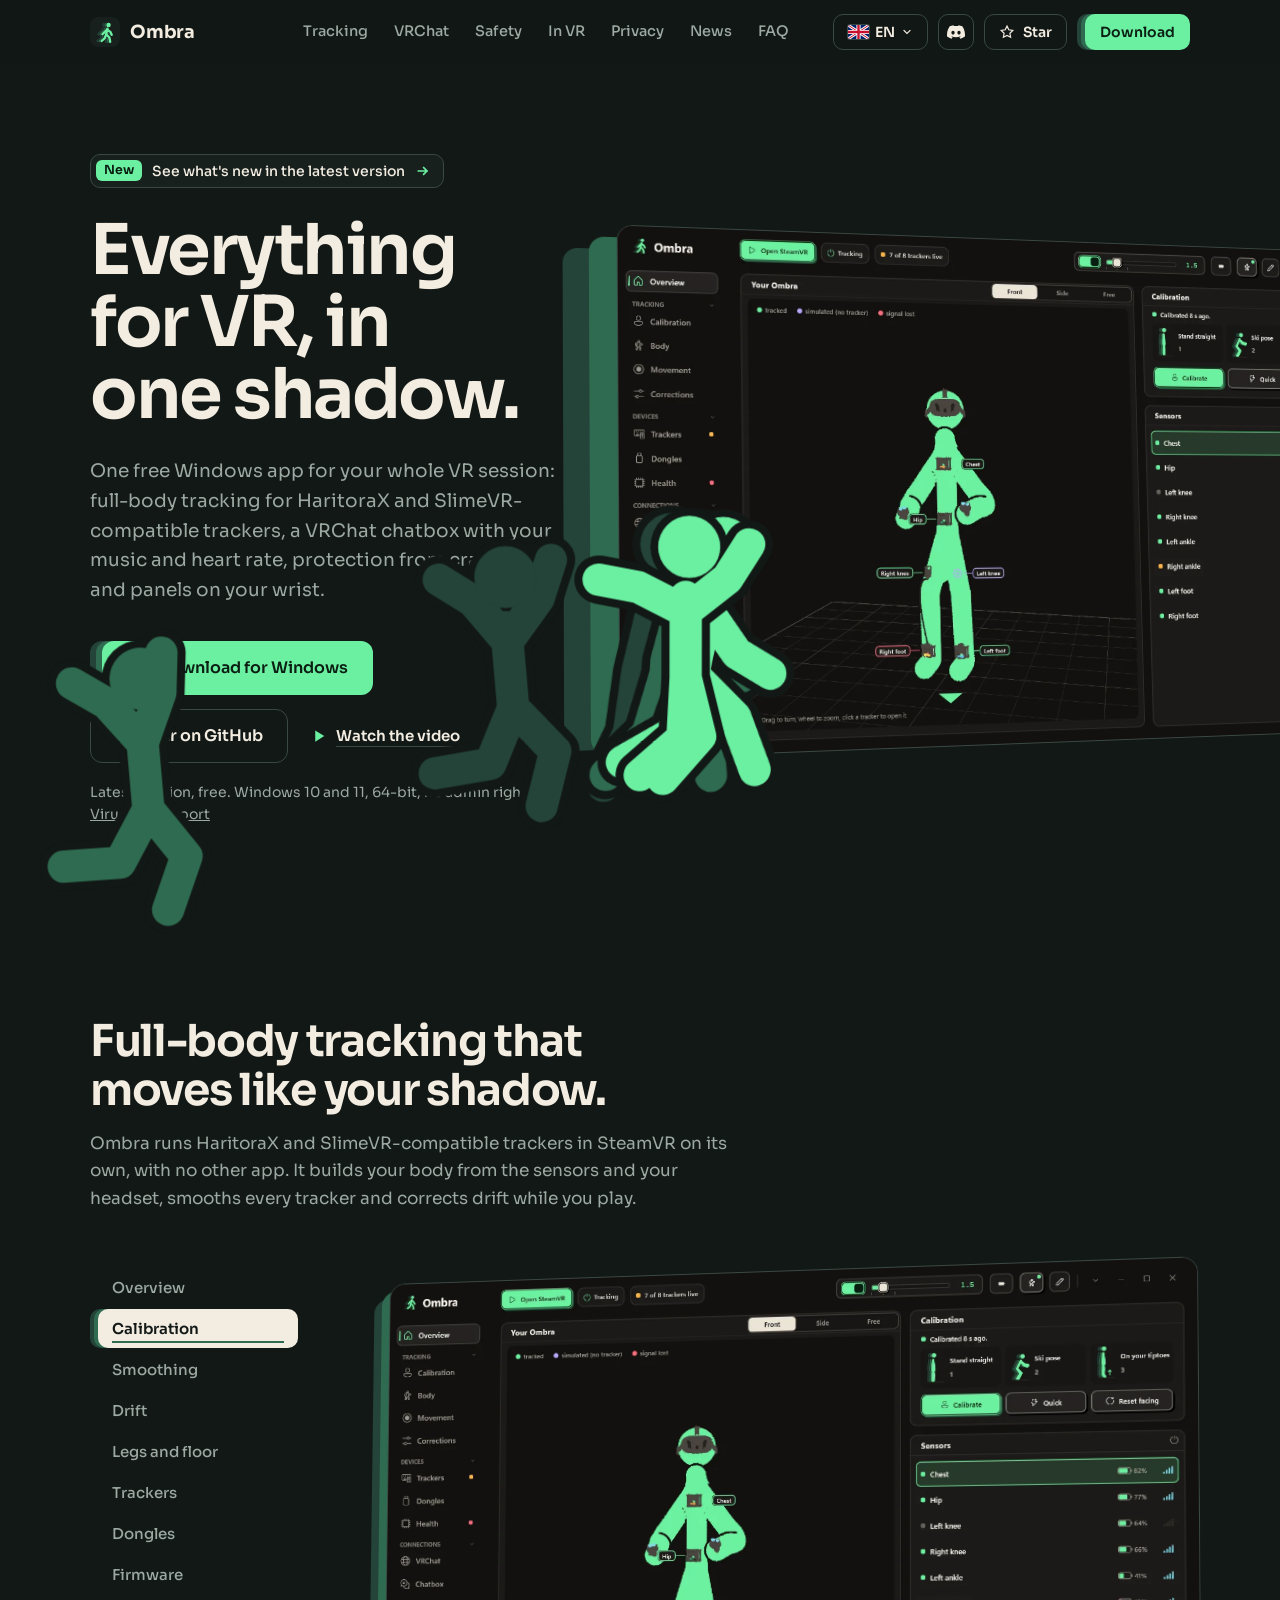
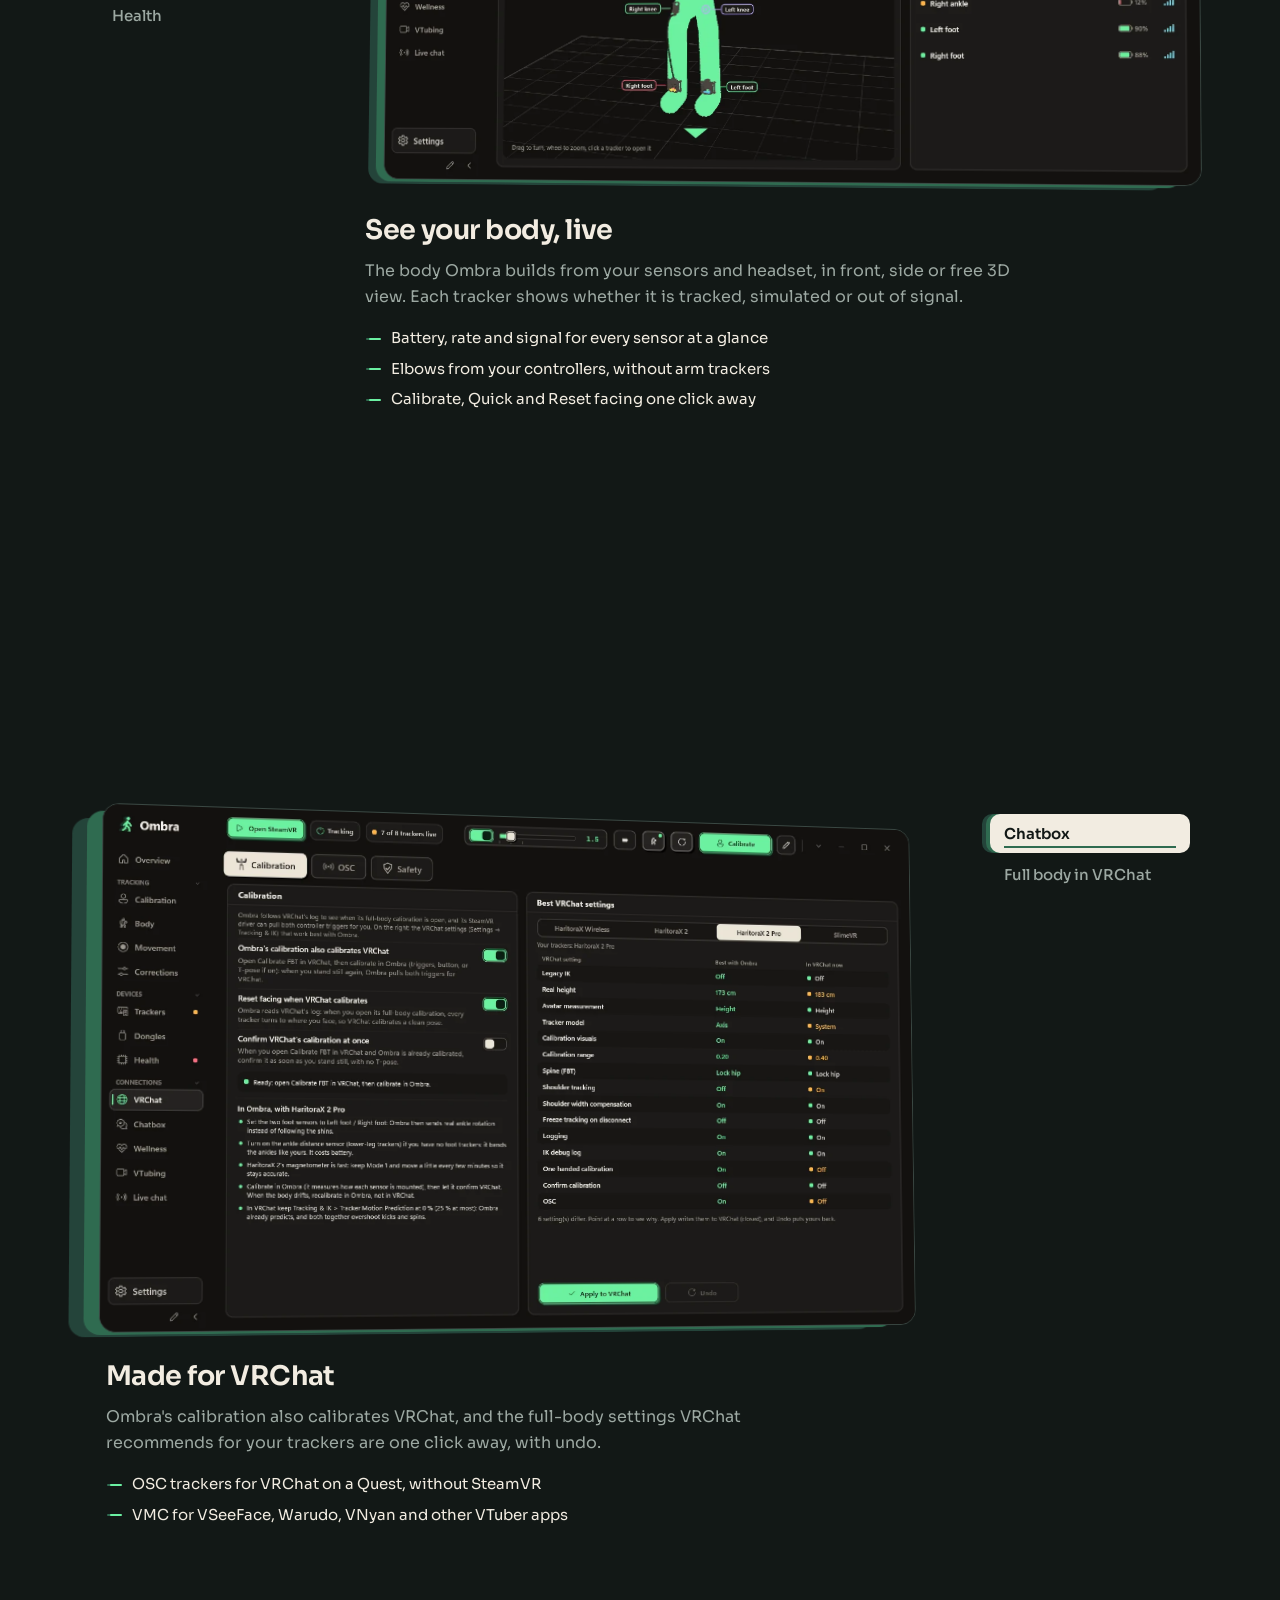
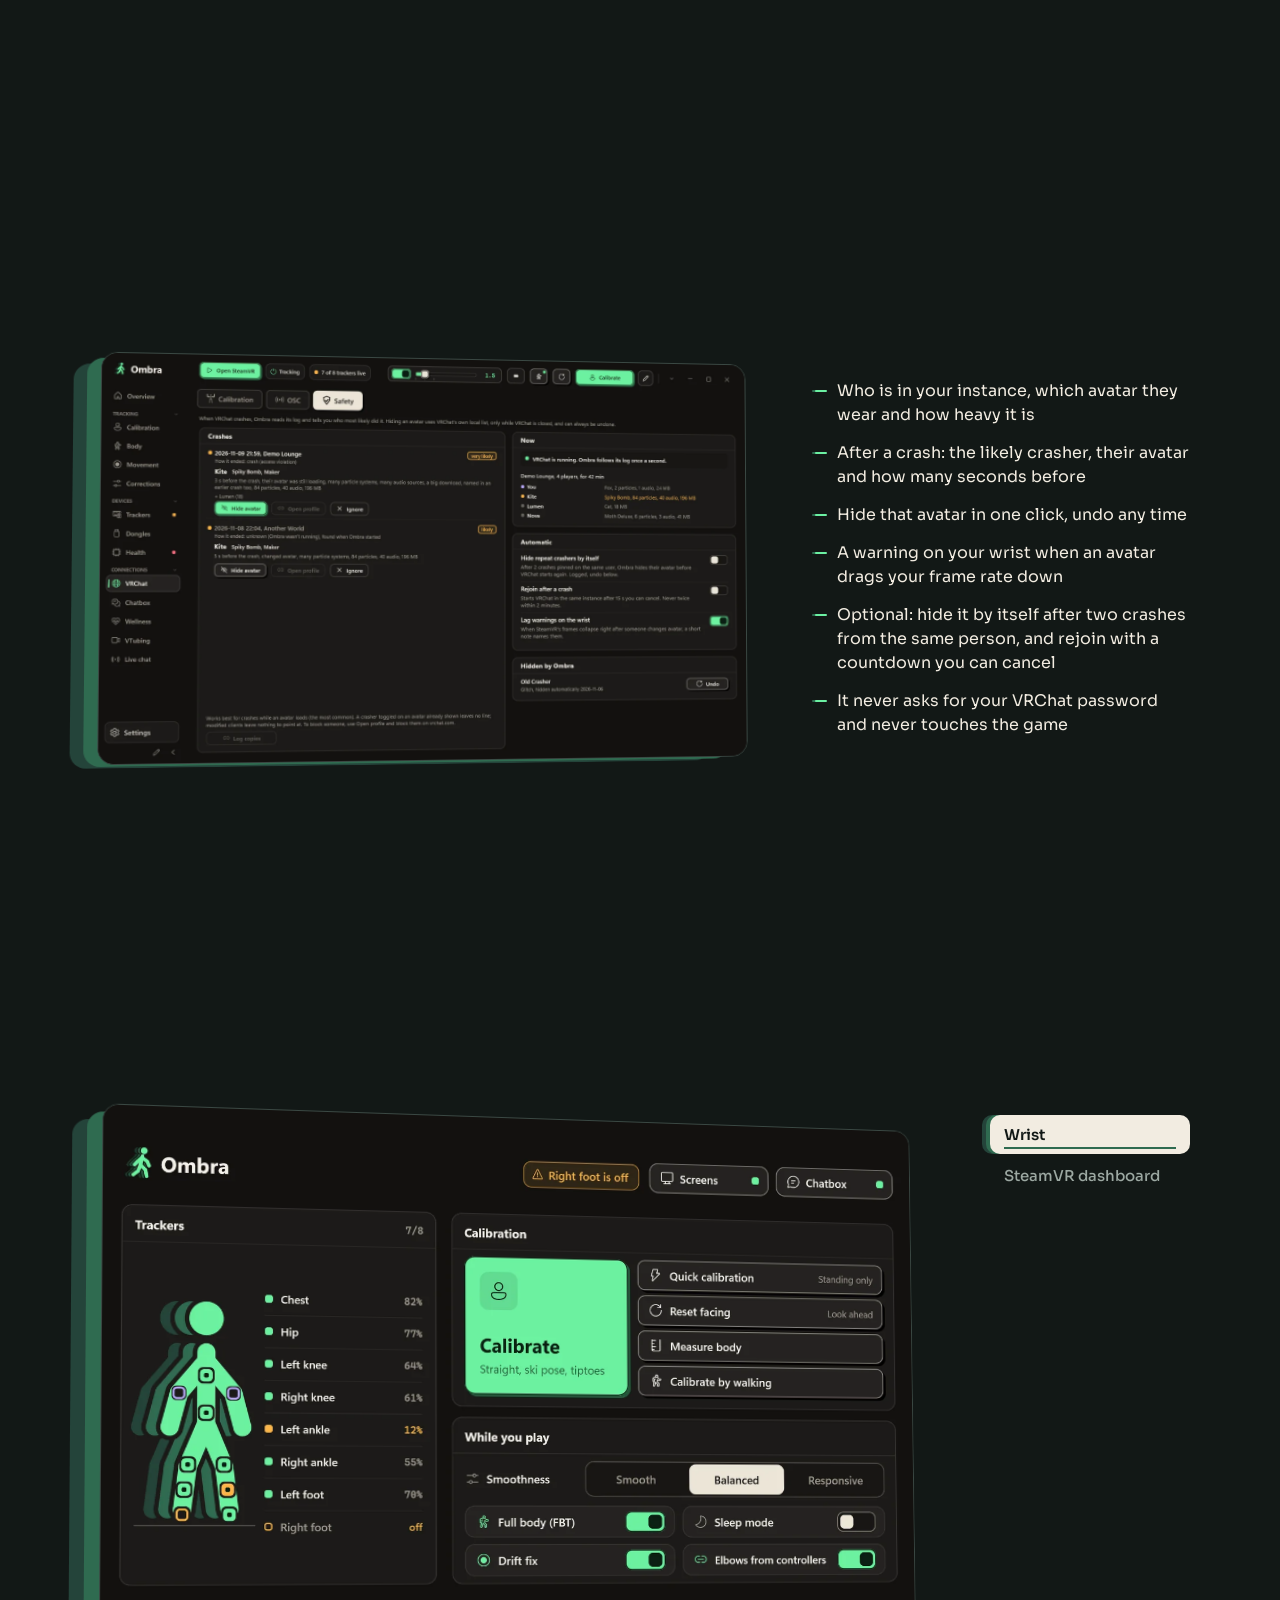
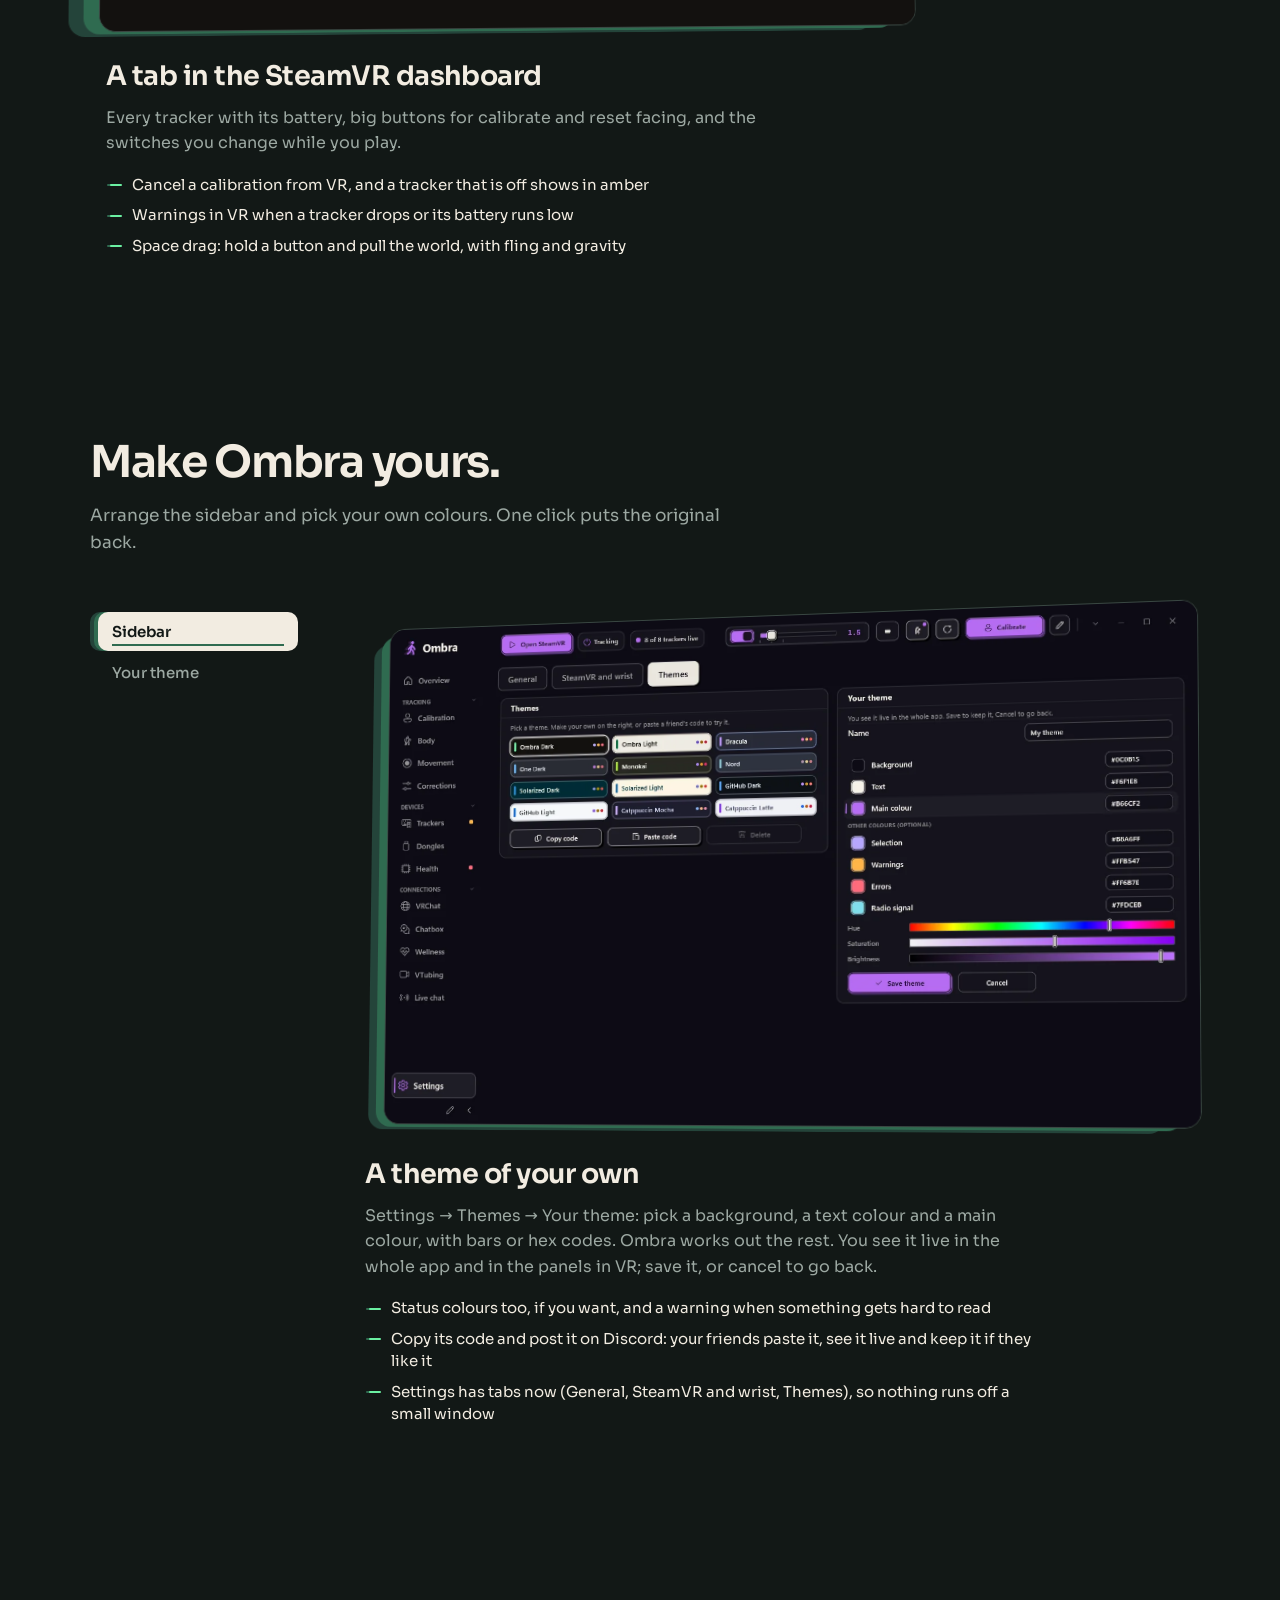
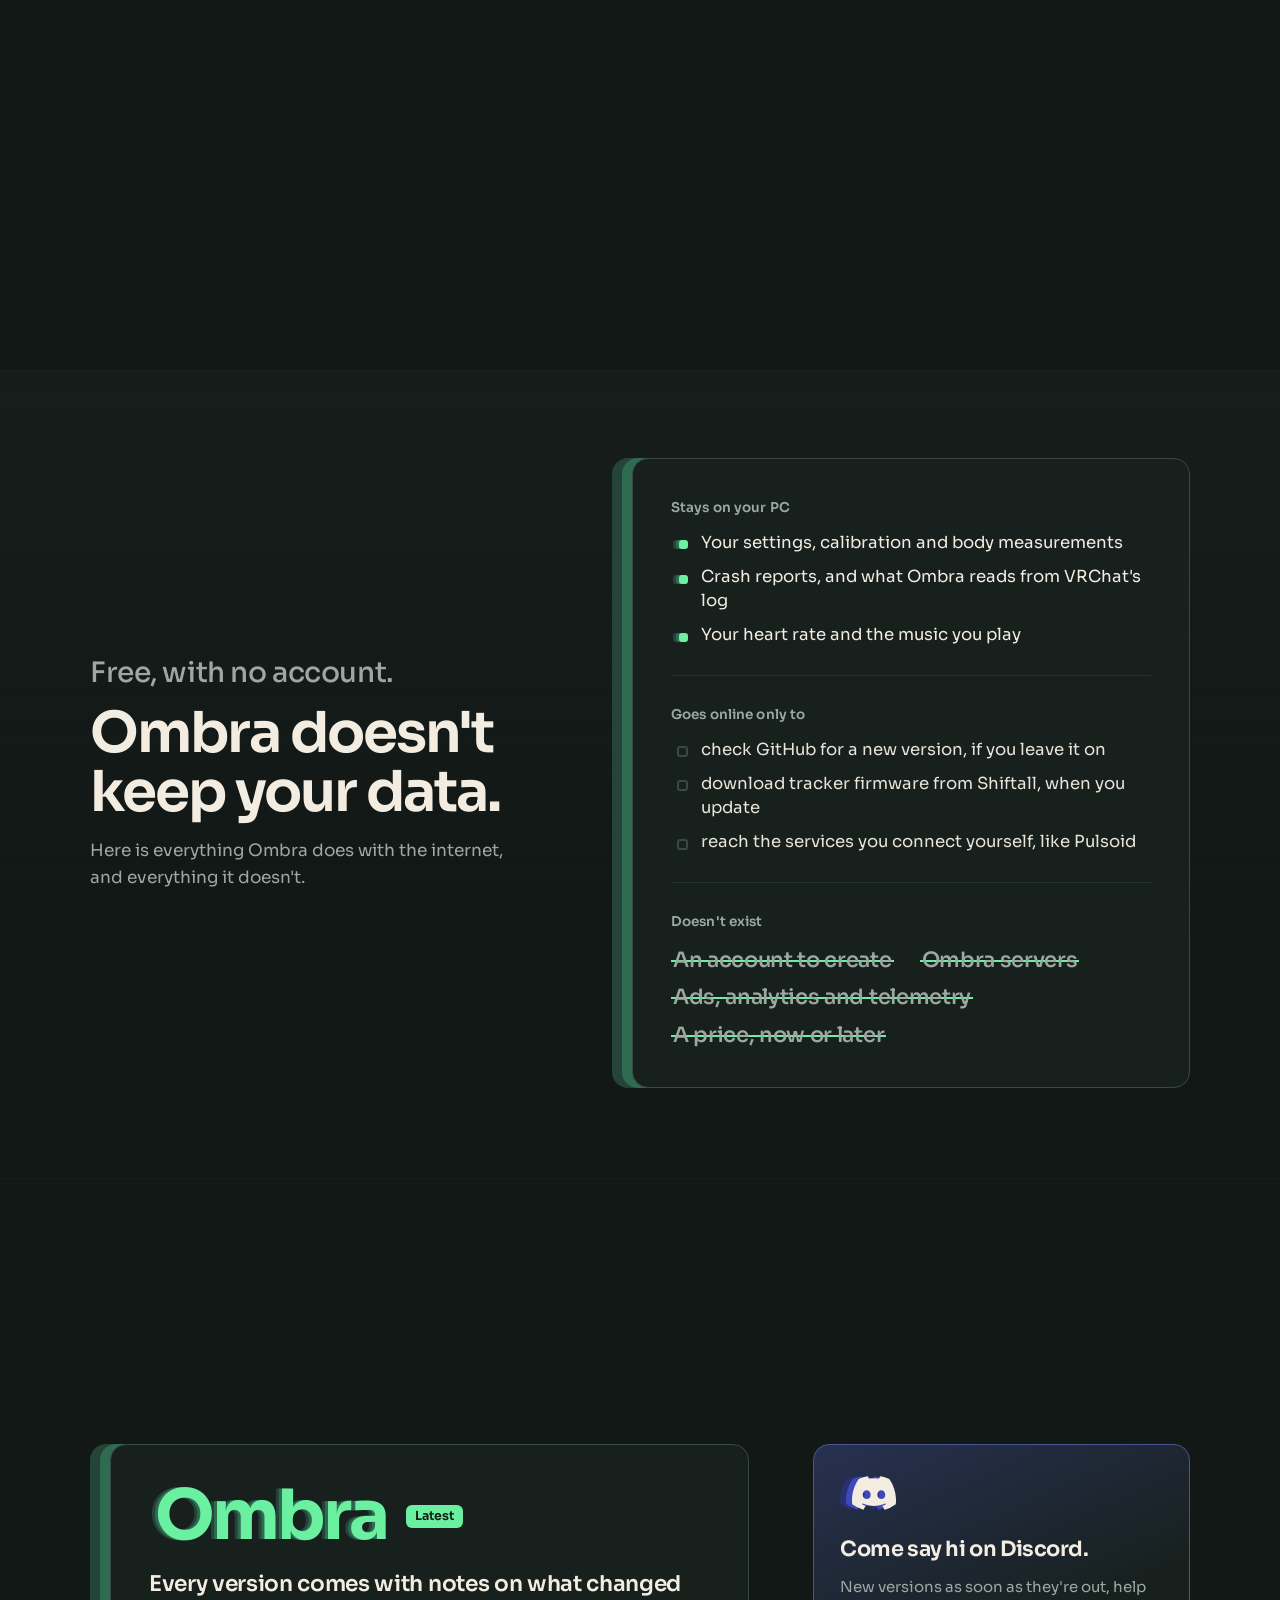
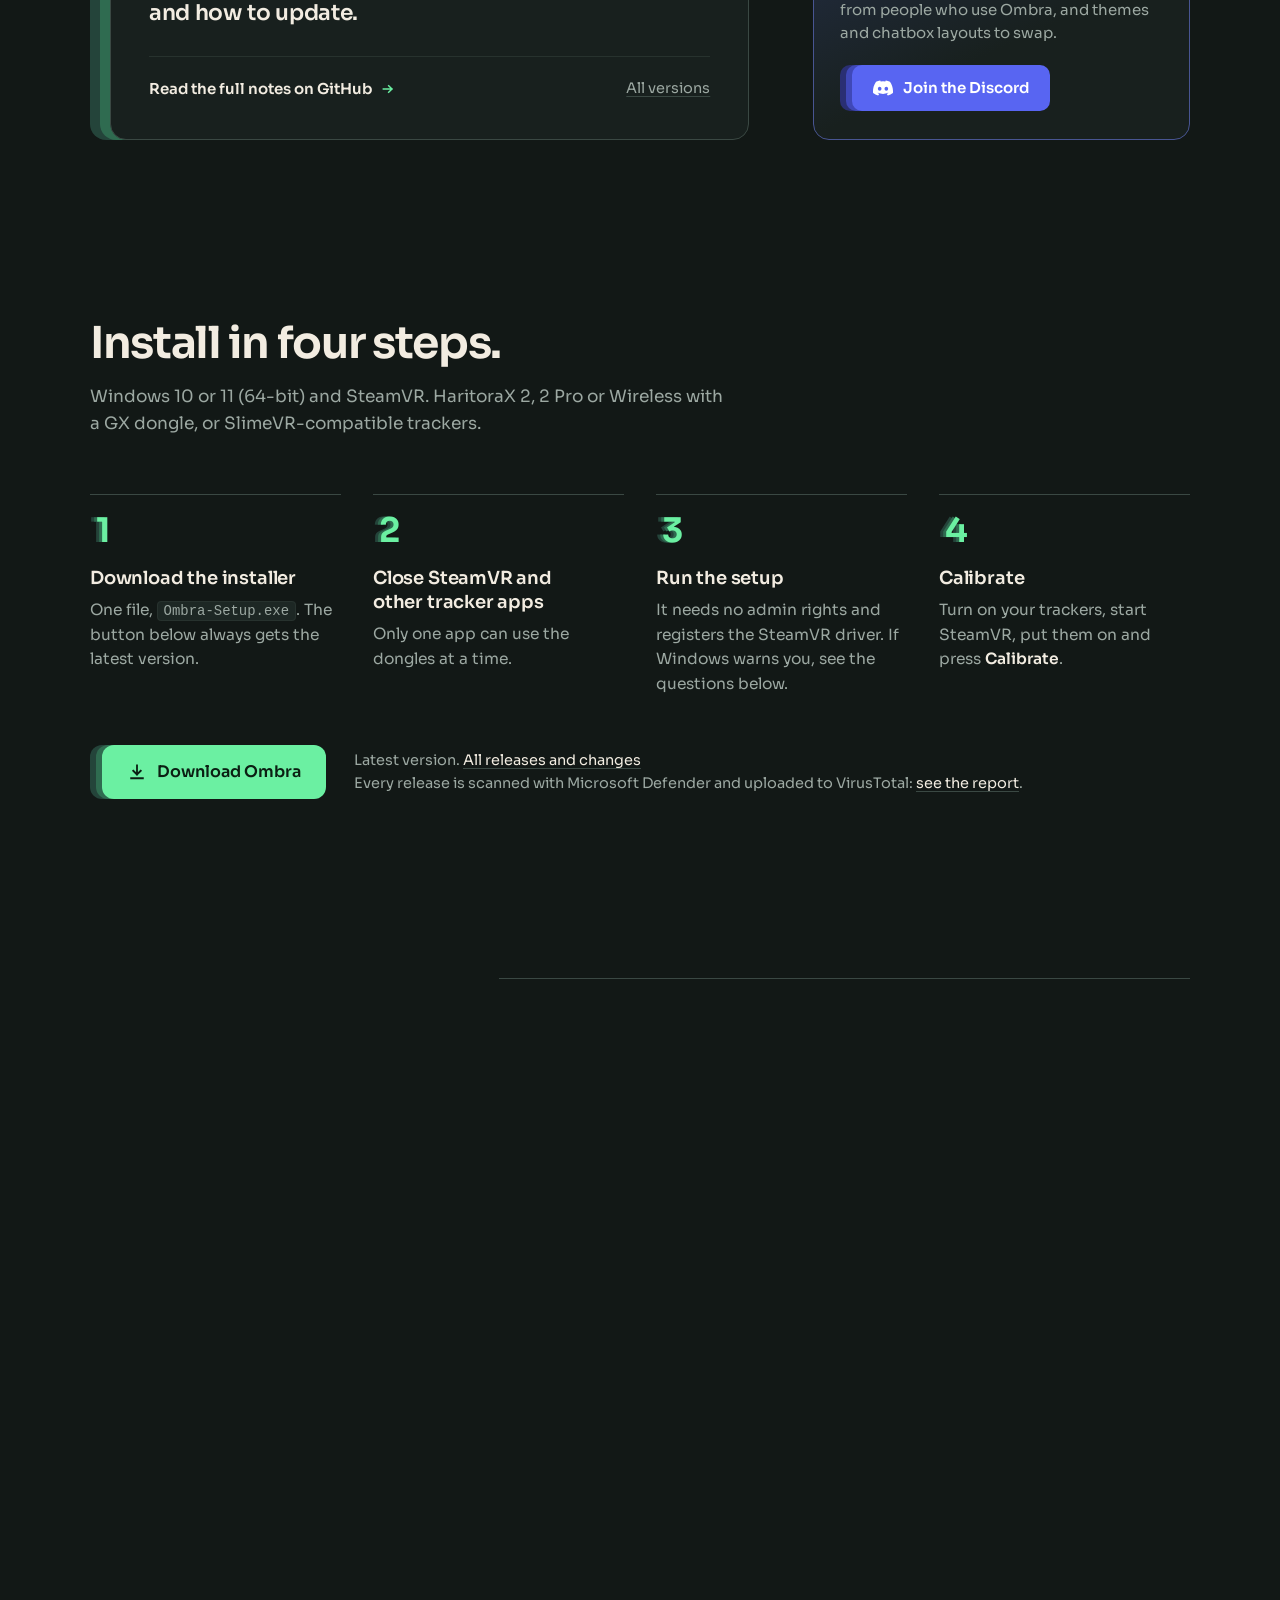
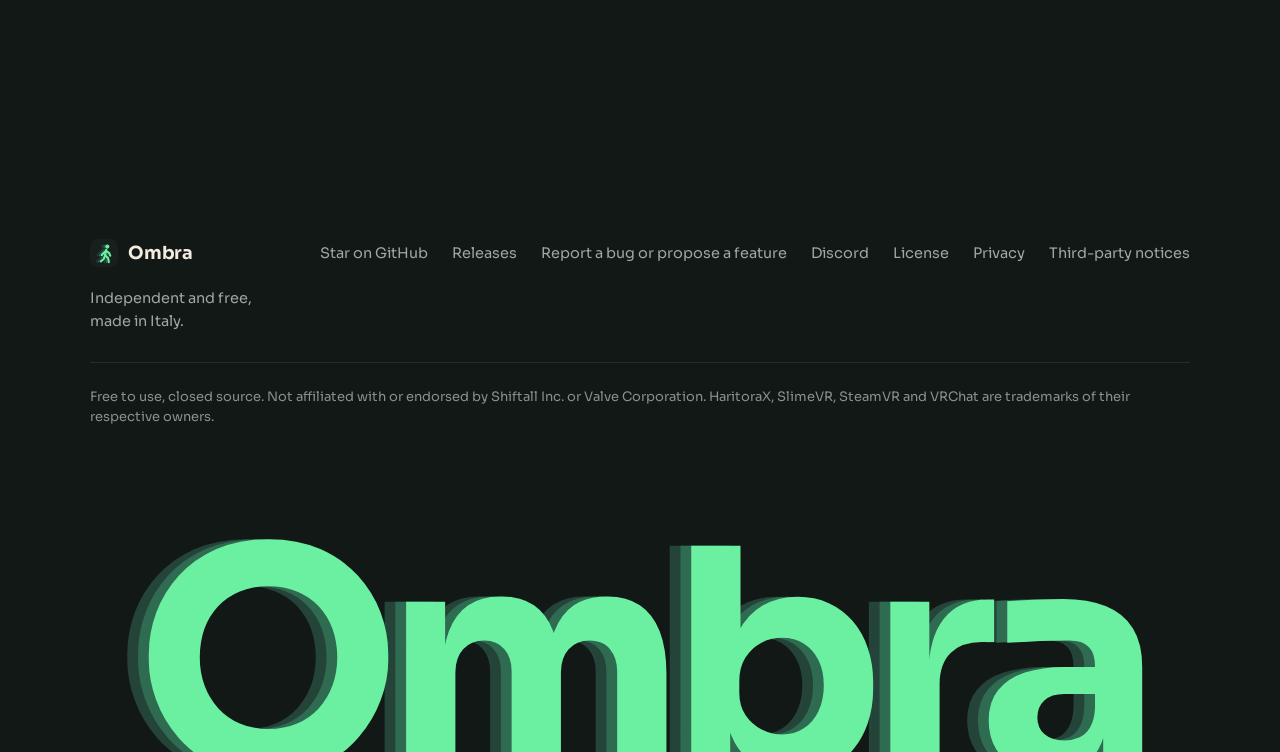
==== commit ee709b8b: "Ombra: project page and website" ====
--- a/site/index.html
+++ b/site/index.html
@@ -1,6 +1,6 @@
 <!DOCTYPE html>
 <!-- Template: texts live in site/i18n/<lang>.json; build with python tools/make_site.py.
-     The page is one story: what Ombra is (hero), the four things it does (chapters, each with its
+     The page is one story: what Ombra is (hero), the things it does (chapters, each with its
      own screenshots), the small things, the privacy promise, install, the questions left. Nothing is
      said twice. -->
 <html lang="en" data-t-menu-open="Open menu" data-t-menu-close="Close menu" data-t-version="Version {v}">
@@ -50,19 +50,20 @@
 <link rel="apple-touch-icon" href="assets/apple-touch-icon.png">
 <link rel="preload" href="assets/fonts/sora.woff2" as="font" type="font/woff2" crossorigin>
 <link rel="preconnect" href="https://api.github.com" crossorigin>
-<link rel="stylesheet" href="style.css?v=13">
+<link rel="stylesheet" href="style.css?v=22">
 <script>
   // entrance animations hide content until main.js plays them; if it never does, show everything
   document.documentElement.classList.add("js");
   setTimeout(function () { var h = document.documentElement; if (!h.classList.contains("loaded")) h.classList.remove("js"); }, 3000);
 </script>
-<script type="application/ld+json">{"@context":"https://schema.org","@type":"SoftwareApplication","name":"Ombra","operatingSystem":"Windows 10, Windows 11","applicationCategory":"UtilitiesApplication","description":"Free Windows app for HaritoraX and SlimeVR trackers: full-body tracking in SteamVR, a VRChat chatbox with heart rate, and crasher protection. No account.","inLanguage":"en","featureList":["Full-body tracking that moves like your shadow.","See your body, live","Calibration in three poses","Smoothing you can tune","Drift, handled while you play","Legs, feet and floor","Every tracker, in detail","Dongles and radio channels","Firmware, from the same window","Is it the radio or your PC?","Your VRChat chatbox, with your music and your heartbeat.","A chatbox of your own","Made for VRChat","Crashed? Ombra tells you who did it.","Never take the headset off.","A watch on your wrist","A tab in the SteamVR dashboard","And the small things.","Light and native","Your quick bar","Updates in one click","Back where you were"],"downloadUrl":"https://github.com/thadoom/ombra/releases/latest/download/Ombra-Setup.exe","offers":{"@type":"Offer","price":"0","priceCurrency":"USD"},"screenshot":["https://thadoom.github.io/ombra/assets/screens/home.webp","https://thadoom.github.io/ombra/assets/screens/calib.webp","https://thadoom.github.io/ombra/assets/screens/tuning.webp","https://thadoom.github.io/ombra/assets/screens/tuning-drift.webp","https://thadoom.github.io/ombra/assets/screens/tuning-body.webp","https://thadoom.github.io/ombra/assets/screens/trackers.webp","https://thadoom.github.io/ombra/assets/screens/dongles.webp","https://thadoom.github.io/ombra/assets/screens/firmware.webp","https://thadoom.github.io/ombra/assets/screens/health.webp","https://thadoom.github.io/ombra/assets/screens/chatbox.webp","https://thadoom.github.io/ombra/assets/screens/vrchat.webp","https://thadoom.github.io/ombra/assets/screens/safety.webp","https://thadoom.github.io/ombra/assets/screens/wrist.webp","https://thadoom.github.io/ombra/assets/screens/dashboard.webp"],"image":"https://thadoom.github.io/ombra/assets/og.png","isAccessibleForFree":true,"author":{"@type":"Person","name":"thadoom","url":"https://github.com/thadoom"},"license":"https://thadoom.github.io/ombra/legal.html#license","url":"https://thadoom.github.io/ombra/"}</script>
-<script type="application/ld+json">{"@context":"https://schema.org","@type":"FAQPage","inLanguage":"en","mainEntity":[{"@type":"Question","name":"Do I still need Shiftall VR Manager?","acceptedAnswer":{"@type":"Answer","text":"No. Ombra reads the dongles itself, pairs trackers and updates firmware with Shiftall's original files. Keep VR Manager closed while Ombra runs."}},{"@type":"Question","name":"Which trackers and dongles work?","acceptedAnswer":{"@type":"Answer","text":"HaritoraX 2, 2 Pro and Wireless through GX2 or GX6 dongles, and SlimeVR-compatible trackers over Wi-Fi or a USB receiver, for example Butterfly and Smol Slime. Base-station trackers such as Vive trackers can be lined up with a Quest, and Ombra can also smooth other IMU trackers already in SteamVR. HaritoraX 1 (wired) is not supported."}},{"@type":"Question","name":"Does it work with a Quest?","acceptedAnswer":{"@type":"Answer","text":"Yes. With a PC, through SteamVR: Link, Air Link, Virtual Desktop or Steam Link. With VRChat running on the Quest itself, Ombra sends your body over OSC from your PC, without SteamVR."}},{"@type":"Question","name":"Why does Windows warn me about the installer?","acceptedAnswer":{"@type":"Answer","text":"The installer is not code-signed yet, so SmartScreen doesn't recognise it. Click More info, then Run anyway. The setup installs into your user folder and needs no admin rights."}},{"@type":"Question","name":"How does Ombra show up in SteamVR?","acceptedAnswer":{"@type":"Answer","text":"The setup installs Ombra's own SteamVR driver. Your trackers appear in SteamVR with their roles already set (hip, chest, knees, feet, elbows), and SteamVR starts Ombra for you."}},{"@type":"Question","name":"Will it touch my headset, controllers or base stations?","acceptedAnswer":{"@type":"Answer","text":"No. Lighthouse devices, headsets and controllers are never modified. The driver only creates Ombra's virtual trackers and, only if you turn it on, smooths other IMU trackers."}},{"@type":"Question","name":"Can I try it without trackers?","acceptedAnswer":{"@type":"Answer","text":"Yes. Run Ombra.exe --demo for eight demo trackers on a GX2 and a GX6. The demo never touches COM ports, Bluetooth, SteamVR or your settings."}},{"@type":"Question","name":"Which languages does Ombra speak?","acceptedAnswer":{"@type":"Answer","text":"The app and this site are in English, Italian, German, French, Spanish, Brazilian Portuguese, Japanese, Korean, Simplified Chinese and Russian. Ombra picks your Windows language and you can change it in Settings."}},{"@type":"Question","name":"Is it affiliated with Shiftall or Valve?","acceptedAnswer":{"@type":"Answer","text":"No. Ombra is an independent project, free to download and use. The source code is not published; you can propose features, extensions and translations on GitHub."}}]}</script>
+<script type="application/ld+json">{"@context":"https://schema.org","@type":"SoftwareApplication","name":"Ombra","operatingSystem":"Windows 10, Windows 11","applicationCategory":"UtilitiesApplication","description":"Free Windows app for HaritoraX and SlimeVR trackers: full-body tracking in SteamVR, a VRChat chatbox with heart rate, and crasher protection. No account.","inLanguage":"en","featureList":["Full-body tracking that moves like your shadow.","See your body, live","Calibration in three poses","Smoothing you can tune","Drift, handled while you play","Legs, feet and floor","Every tracker, in detail","Dongles and radio channels","Firmware, from the same window","Is it the radio or your PC?","Your VRChat chatbox, with your music and your heartbeat.","A chatbox of your own","Made for VRChat","After a crash, Ombra tells you who did it.","Never take the headset off.","A control center on your wrist","A tab in the SteamVR dashboard","Make Ombra yours.","A sidebar of your own","A theme of your own","And the small things.","Light and native","Your quick bar","Updates in one click","Back where you were"],"downloadUrl":"https://github.com/thadoom/ombra/releases/latest/download/Ombra-Setup.exe","offers":{"@type":"Offer","price":"0","priceCurrency":"USD"},"screenshot":["https://thadoom.github.io/ombra/assets/screens/home.webp","https://thadoom.github.io/ombra/assets/screens/calib.webp","https://thadoom.github.io/ombra/assets/screens/tuning.webp","https://thadoom.github.io/ombra/assets/screens/tuning-drift.webp","https://thadoom.github.io/ombra/assets/screens/tuning-body.webp","https://thadoom.github.io/ombra/assets/screens/trackers.webp","https://thadoom.github.io/ombra/assets/screens/dongles.webp","https://thadoom.github.io/ombra/assets/screens/firmware.webp","https://thadoom.github.io/ombra/assets/screens/health.webp","https://thadoom.github.io/ombra/assets/screens/chatbox.webp","https://thadoom.github.io/ombra/assets/screens/vrchat.webp","https://thadoom.github.io/ombra/assets/screens/safety.webp","https://thadoom.github.io/ombra/assets/screens/wrist.webp","https://thadoom.github.io/ombra/assets/screens/dashboard.webp","https://thadoom.github.io/ombra/assets/screens/sidebar.webp","https://thadoom.github.io/ombra/assets/screens/themes.webp"],"image":"https://thadoom.github.io/ombra/assets/og.png","isAccessibleForFree":true,"author":{"@type":"Person","name":"thadoom","url":"https://github.com/thadoom"},"license":"https://thadoom.github.io/ombra/legal.html#license","url":"https://thadoom.github.io/ombra/"}</script>
+<script type="application/ld+json">{"@context":"https://schema.org","@type":"FAQPage","inLanguage":"en","mainEntity":[{"@type":"Question","name":"Do I need another app for my trackers?","acceptedAnswer":{"@type":"Answer","text":"No. Ombra reads the dongles itself, pairs trackers and updates firmware with Shiftall's original files. Keep other tracker apps closed while Ombra runs."}},{"@type":"Question","name":"Which trackers and dongles work?","acceptedAnswer":{"@type":"Answer","text":"HaritoraX 2, 2 Pro and Wireless through GX2 or GX6 dongles, and SlimeVR-compatible trackers over Wi-Fi or a USB receiver, for example Butterfly and Smol Slime. Base-station trackers such as Vive trackers can be lined up with a Quest, and Ombra can also smooth other IMU trackers already in SteamVR. HaritoraX 1 (wired) is not supported."}},{"@type":"Question","name":"Does it work with a Quest?","acceptedAnswer":{"@type":"Answer","text":"Yes. With a PC, through SteamVR, wired or wireless. With VRChat running on the Quest itself, Ombra sends your body over OSC from your PC, without SteamVR."}},{"@type":"Question","name":"Why does Windows warn me about the installer?","acceptedAnswer":{"@type":"Answer","text":"The installer is not code-signed yet, so SmartScreen doesn't recognise it. Click More info, then Run anyway. The setup installs into your user folder and needs no admin rights."}},{"@type":"Question","name":"How does Ombra show up in SteamVR?","acceptedAnswer":{"@type":"Answer","text":"The setup installs Ombra's own SteamVR driver. Your trackers appear in SteamVR with their roles already set (hip, chest, knees, feet, elbows), and SteamVR starts Ombra for you."}},{"@type":"Question","name":"Will it touch my headset, controllers or base stations?","acceptedAnswer":{"@type":"Answer","text":"No. Lighthouse devices, headsets and controllers are never modified. The driver only creates Ombra's virtual trackers and, only if you turn it on, smooths other IMU trackers."}},{"@type":"Question","name":"Do I need trackers?","acceptedAnswer":{"@type":"Answer","text":"No. Many people use Ombra just for the chatbox, the VRChat tools and the body made up from the headset. Choose No trackers in the setup and Ombra never asks for a dongle."}},{"@type":"Question","name":"Can I try it without trackers?","acceptedAnswer":{"@type":"Answer","text":"Yes. Run Ombra.exe --demo for eight demo trackers on a GX2 and a GX6. The demo never touches COM ports, Bluetooth, SteamVR or your settings."}},{"@type":"Question","name":"Which languages does Ombra speak?","acceptedAnswer":{"@type":"Answer","text":"The app and this site are in English, Italian, German, French, Spanish, Brazilian Portuguese, Japanese, Korean, Simplified Chinese and Russian. Ombra picks your Windows language and you can change it in Settings."}},{"@type":"Question","name":"Is it affiliated with Shiftall or Valve?","acceptedAnswer":{"@type":"Answer","text":"No. Ombra is an independent project, free to download and use. The source code is not published; you can propose features, extensions and translations on GitHub."}},{"@type":"Question","name":"Was AI used to make Ombra?","acceptedAnswer":{"@type":"Answer","text":"Yes. Ombra is made by one developer with AI tools, mainly Claude by Anthropic, for research, code, testing and translations. The developer decides what Ombra does and approves every release. No AI image generators: the screenshots are real captures of the app. Inside Ombra, only the optional speech to chatbox uses AI: the Whisper model runs on your PC and your voice never leaves it."}}]}</script>
 </head>
 <body>
 <a class="skip" href="#main">Skip to content</a>
 
 <header class="nav" id="top">
+  <div class="nav-bg" aria-hidden="true"></div>
   <div class="wrap nav-in">
     <a class="brand" href="#top" aria-label="Ombra, back to top"><img src="assets/logo.svg" alt="" width="30" height="30"><span>Ombra</span></a>
     <nav aria-label="Main">
@@ -72,11 +73,13 @@
         <li><a href="#safety">Safety</a></li>
         <li><a href="#in-vr">In VR</a></li>
         <li><a href="#privacy">Privacy</a></li>
+        <li><a href="#news">News</a></li>
         <li><a href="#faq">FAQ</a></li>
       </ul>
     </nav>
     <div class="nav-actions">
 <details class="langs"><summary class="btn btn-quiet btn-sm" aria-label="Language"><svg class="flag" aria-hidden="true" viewBox="0 0 30 20" width="21" height="14"><rect width="30" height="20" fill="#012169"/><path d="M0 0L30 20M30 0L0 20" stroke="#fff" stroke-width="4"/><path d="M0 0L30 20M30 0L0 20" stroke="#c8102e" stroke-width="1.4"/><path d="M15 0V20M0 10H30" stroke="#fff" stroke-width="6"/><path d="M15 0V20M0 10H30" stroke="#c8102e" stroke-width="3.4"/></svg><span>EN</span><svg aria-hidden="true" class="chev" viewBox="0 0 24 24" width="12" height="12"><path d="M6 9l6 6 6-6" fill="none" stroke="currentColor" stroke-width="2.4" stroke-linecap="square" stroke-linejoin="miter"/></svg></summary><ul class="langs-menu"><li><a href="" hreflang="en" lang="en" aria-current="true"><svg class="flag" aria-hidden="true" viewBox="0 0 30 20" width="21" height="14"><rect width="30" height="20" fill="#012169"/><path d="M0 0L30 20M30 0L0 20" stroke="#fff" stroke-width="4"/><path d="M0 0L30 20M30 0L0 20" stroke="#c8102e" stroke-width="1.4"/><path d="M15 0V20M0 10H30" stroke="#fff" stroke-width="6"/><path d="M15 0V20M0 10H30" stroke="#c8102e" stroke-width="3.4"/></svg><span>English</span></a></li><li><a href="it/" hreflang="it" lang="it"><svg class="flag" aria-hidden="true" viewBox="0 0 30 20" width="21" height="14"><rect x="0.00" y="0" width="10.05" height="20" fill="#009246"/><rect x="10.00" y="0" width="10.05" height="20" fill="#ffffff"/><rect x="20.00" y="0" width="10.05" height="20" fill="#ce2b37"/></svg><span>Italiano</span></a></li><li><a href="de/" hreflang="de" lang="de"><svg class="flag" aria-hidden="true" viewBox="0 0 30 20" width="21" height="14"><rect x="0" y="0.00" width="30" height="6.72" fill="#000000"/><rect x="0" y="6.67" width="30" height="6.72" fill="#dd0000"/><rect x="0" y="13.33" width="30" height="6.72" fill="#ffce00"/></svg><span>Deutsch</span></a></li><li><a href="fr/" hreflang="fr" lang="fr"><svg class="flag" aria-hidden="true" viewBox="0 0 30 20" width="21" height="14"><rect x="0.00" y="0" width="10.05" height="20" fill="#0055a4"/><rect x="10.00" y="0" width="10.05" height="20" fill="#ffffff"/><rect x="20.00" y="0" width="10.05" height="20" fill="#ef4135"/></svg><span>Français</span></a></li><li><a href="es/" hreflang="es" lang="es"><svg class="flag" aria-hidden="true" viewBox="0 0 30 20" width="21" height="14"><rect width="30" height="20" fill="#aa151b"/><rect y="5" width="30" height="10" fill="#f1bf00"/></svg><span>Español</span></a></li><li><a href="pt/" hreflang="pt-BR" lang="pt-BR"><svg class="flag" aria-hidden="true" viewBox="0 0 30 20" width="21" height="14"><rect width="30" height="20" fill="#009c3b"/><polygon points="15,2.2 27.6,10 15,17.8 2.4,10" fill="#ffdf00"/><circle cx="15" cy="10" r="4.6" fill="#002776"/></svg><span>Português (Brasil)</span></a></li><li><a href="ja/" hreflang="ja" lang="ja"><svg class="flag" aria-hidden="true" viewBox="0 0 30 20" width="21" height="14"><rect width="30" height="20" fill="#ffffff"/><circle cx="15" cy="10" r="6" fill="#bc002d"/></svg><span>日本語</span></a></li><li><a href="ko/" hreflang="ko" lang="ko"><svg class="flag" aria-hidden="true" viewBox="0 0 30 20" width="21" height="14"><rect width="30" height="20" fill="#ffffff"/><g transform="rotate(33.7 15 10)"><path d="M10 10a5 5 0 0 1 10 0a2.5 2.5 0 0 1-5 0a2.5 2.5 0 0 0-5 0z" fill="#cd2e3a"/><path d="M20 10a5 5 0 0 1-10 0a2.5 2.5 0 0 1 5 0a2.5 2.5 0 0 0 5 0z" fill="#0047a0"/></g><g fill="#000"><rect x="3.4" y="3.2" width="4.6" height="1"/><rect x="3.4" y="4.8" width="4.6" height="1"/><rect x="22" y="14.2" width="4.6" height="1"/><rect x="22" y="15.8" width="4.6" height="1"/><rect x="22" y="3.2" width="4.6" height="1"/><rect x="3.4" y="15.8" width="4.6" height="1"/></g></svg><span>한국어</span></a></li><li><a href="zh/" hreflang="zh-Hans" lang="zh-Hans"><svg class="flag" aria-hidden="true" viewBox="0 0 30 20" width="21" height="14"><rect width="30" height="20" fill="#de2910"/><polygon points="5.00,2.00 5.67,4.07 7.85,4.07 6.09,5.35 6.76,7.43 5.00,6.15 3.24,7.43 3.91,5.35 2.15,4.07 4.33,4.07" fill="#ffde00"/><polygon points="10.39,1.08 10.33,1.80 11.00,2.09 10.29,2.25 10.22,2.97 9.85,2.35 9.14,2.52 9.62,1.97 9.25,1.34 9.91,1.63" fill="#ffde00"/><polygon points="12.71,3.29 12.38,3.94 12.89,4.45 12.17,4.34 11.84,4.99 11.73,4.27 11.01,4.16 11.66,3.83 11.55,3.11 12.06,3.62" fill="#ffde00"/><polygon points="12.94,6.66 12.37,7.11 12.62,7.79 12.01,7.38 11.44,7.83 11.64,7.13 11.04,6.72 11.76,6.70 11.97,6.00 12.21,6.68" fill="#ffde00"/><polygon points="10.34,8.06 10.32,8.79 11.00,9.03 10.30,9.24 10.28,9.96 9.87,9.36 9.17,9.56 9.62,8.99 9.21,8.38 9.89,8.63" fill="#ffde00"/></svg><span>简体中文</span></a></li><li><a href="ru/" hreflang="ru" lang="ru"><svg class="flag" aria-hidden="true" viewBox="0 0 30 20" width="21" height="14"><rect x="0" y="0.00" width="30" height="6.72" fill="#ffffff"/><rect x="0" y="6.67" width="30" height="6.72" fill="#0039a6"/><rect x="0" y="13.33" width="30" height="6.72" fill="#d52b1e"/></svg><span>Русский</span></a></li></ul></details>
+      <a class="btn btn-quiet btn-sm btn-icon nav-discord" href="https://discord.gg/vFejerFCWA" target="_blank" rel="noopener" aria-label="Ombra on Discord" title="Discord"><svg class="i-discord" aria-hidden="true" viewBox="0 0 24 24" width="18" height="18"><path fill="currentColor" d="M20.32 4.37a19.8 19.8 0 0 0-4.89-1.52.07.07 0 0 0-.08.04c-.21.37-.44.86-.6 1.25a18.3 18.3 0 0 0-5.49 0 12.6 12.6 0 0 0-.62-1.25.08.08 0 0 0-.08-.04 19.7 19.7 0 0 0-4.88 1.52.07.07 0 0 0-.03.03C.53 9.05-.32 13.58.1 18.06a.08.08 0 0 0 .03.05 19.9 19.9 0 0 0 5.99 3.03.08.08 0 0 0 .09-.03c.46-.63.87-1.3 1.22-1.99a.08.08 0 0 0-.04-.1 13.1 13.1 0 0 1-1.87-.9.08.08 0 0 1 0-.12l.37-.3a.07.07 0 0 1 .08 0c3.93 1.8 8.18 1.8 12.06 0a.07.07 0 0 1 .08 0l.37.3a.08.08 0 0 1 0 .12c-.6.35-1.22.65-1.87.9a.08.08 0 0 0-.04.1c.36.7.77 1.36 1.22 1.99a.08.08 0 0 0 .09.03 19.8 19.8 0 0 0 6-3.03.08.08 0 0 0 .03-.05c.5-5.18-.84-9.68-3.55-13.66a.06.06 0 0 0-.03-.03ZM8.02 15.33c-1.18 0-2.16-1.08-2.16-2.42 0-1.33.96-2.42 2.16-2.42 1.21 0 2.18 1.1 2.16 2.42 0 1.34-.96 2.42-2.16 2.42Zm7.97 0c-1.18 0-2.15-1.08-2.15-2.42 0-1.33.95-2.42 2.15-2.42 1.21 0 2.18 1.1 2.16 2.42 0 1.34-.95 2.42-2.16 2.42Z"/></svg></a>
       <a class="btn btn-quiet btn-sm js-star" href="https://github.com/thadoom/ombra" target="_blank" rel="noopener">
         <svg class="i-star" aria-hidden="true" viewBox="0 0 24 24" width="16" height="16"><path d="m12 3.2 2.7 5.5 6 .9-4.35 4.25 1.03 6-5.38-2.83-5.38 2.83 1.03-6L3.3 9.6l6-.9Z"/></svg>
         Star<span class="count" hidden></span>
@@ -91,9 +94,11 @@
     <a href="#safety">Safety</a>
     <a href="#in-vr">In VR</a>
     <a href="#privacy">Privacy</a>
+    <a href="#news">News</a>
     <a href="#install">Install</a>
     <a href="#faq">FAQ</a>
     <a class="js-star" href="https://github.com/thadoom/ombra" target="_blank" rel="noopener">Star on GitHub</a>
+    <a class="m-discord" href="https://discord.gg/vFejerFCWA" target="_blank" rel="noopener"><svg class="i-discord" aria-hidden="true" viewBox="0 0 24 24" width="18" height="18"><path fill="currentColor" d="M20.32 4.37a19.8 19.8 0 0 0-4.89-1.52.07.07 0 0 0-.08.04c-.21.37-.44.86-.6 1.25a18.3 18.3 0 0 0-5.49 0 12.6 12.6 0 0 0-.62-1.25.08.08 0 0 0-.08-.04 19.7 19.7 0 0 0-4.88 1.52.07.07 0 0 0-.03.03C.53 9.05-.32 13.58.1 18.06a.08.08 0 0 0 .03.05 19.9 19.9 0 0 0 5.99 3.03.08.08 0 0 0 .09-.03c.46-.63.87-1.3 1.22-1.99a.08.08 0 0 0-.04-.1 13.1 13.1 0 0 1-1.87-.9.08.08 0 0 1 0-.12l.37-.3a.07.07 0 0 1 .08 0c3.93 1.8 8.18 1.8 12.06 0a.07.07 0 0 1 .08 0l.37.3a.08.08 0 0 1 0 .12c-.6.35-1.22.65-1.87.9a.08.08 0 0 0-.04.1c.36.7.77 1.36 1.22 1.99a.08.08 0 0 0 .09.03 19.8 19.8 0 0 0 6-3.03.08.08 0 0 0 .03-.05c.5-5.18-.84-9.68-3.55-13.66a.06.06 0 0 0-.03-.03ZM8.02 15.33c-1.18 0-2.16-1.08-2.16-2.42 0-1.33.96-2.42 2.16-2.42 1.21 0 2.18 1.1 2.16 2.42 0 1.34-.96 2.42-2.16 2.42Zm7.97 0c-1.18 0-2.15-1.08-2.15-2.42 0-1.33.95-2.42 2.15-2.42 1.21 0 2.18 1.1 2.16 2.42 0 1.34-.95 2.42-2.16 2.42Z"/></svg>Join the Discord</a>
     <div class="langs-mobile"><a href="it/" hreflang="it" lang="it"><svg class="flag" aria-hidden="true" viewBox="0 0 30 20" width="21" height="14"><rect x="0.00" y="0" width="10.05" height="20" fill="#009246"/><rect x="10.00" y="0" width="10.05" height="20" fill="#ffffff"/><rect x="20.00" y="0" width="10.05" height="20" fill="#ce2b37"/></svg><span>Italiano</span></a><a href="de/" hreflang="de" lang="de"><svg class="flag" aria-hidden="true" viewBox="0 0 30 20" width="21" height="14"><rect x="0" y="0.00" width="30" height="6.72" fill="#000000"/><rect x="0" y="6.67" width="30" height="6.72" fill="#dd0000"/><rect x="0" y="13.33" width="30" height="6.72" fill="#ffce00"/></svg><span>Deutsch</span></a><a href="fr/" hreflang="fr" lang="fr"><svg class="flag" aria-hidden="true" viewBox="0 0 30 20" width="21" height="14"><rect x="0.00" y="0" width="10.05" height="20" fill="#0055a4"/><rect x="10.00" y="0" width="10.05" height="20" fill="#ffffff"/><rect x="20.00" y="0" width="10.05" height="20" fill="#ef4135"/></svg><span>Français</span></a><a href="es/" hreflang="es" lang="es"><svg class="flag" aria-hidden="true" viewBox="0 0 30 20" width="21" height="14"><rect width="30" height="20" fill="#aa151b"/><rect y="5" width="30" height="10" fill="#f1bf00"/></svg><span>Español</span></a><a href="pt/" hreflang="pt-BR" lang="pt-BR"><svg class="flag" aria-hidden="true" viewBox="0 0 30 20" width="21" height="14"><rect width="30" height="20" fill="#009c3b"/><polygon points="15,2.2 27.6,10 15,17.8 2.4,10" fill="#ffdf00"/><circle cx="15" cy="10" r="4.6" fill="#002776"/></svg><span>Português (Brasil)</span></a><a href="ja/" hreflang="ja" lang="ja"><svg class="flag" aria-hidden="true" viewBox="0 0 30 20" width="21" height="14"><rect width="30" height="20" fill="#ffffff"/><circle cx="15" cy="10" r="6" fill="#bc002d"/></svg><span>日本語</span></a><a href="ko/" hreflang="ko" lang="ko"><svg class="flag" aria-hidden="true" viewBox="0 0 30 20" width="21" height="14"><rect width="30" height="20" fill="#ffffff"/><g transform="rotate(33.7 15 10)"><path d="M10 10a5 5 0 0 1 10 0a2.5 2.5 0 0 1-5 0a2.5 2.5 0 0 0-5 0z" fill="#cd2e3a"/><path d="M20 10a5 5 0 0 1-10 0a2.5 2.5 0 0 1 5 0a2.5 2.5 0 0 0 5 0z" fill="#0047a0"/></g><g fill="#000"><rect x="3.4" y="3.2" width="4.6" height="1"/><rect x="3.4" y="4.8" width="4.6" height="1"/><rect x="22" y="14.2" width="4.6" height="1"/><rect x="22" y="15.8" width="4.6" height="1"/><rect x="22" y="3.2" width="4.6" height="1"/><rect x="3.4" y="15.8" width="4.6" height="1"/></g></svg><span>한국어</span></a><a href="zh/" hreflang="zh-Hans" lang="zh-Hans"><svg class="flag" aria-hidden="true" viewBox="0 0 30 20" width="21" height="14"><rect width="30" height="20" fill="#de2910"/><polygon points="5.00,2.00 5.67,4.07 7.85,4.07 6.09,5.35 6.76,7.43 5.00,6.15 3.24,7.43 3.91,5.35 2.15,4.07 4.33,4.07" fill="#ffde00"/><polygon points="10.39,1.08 10.33,1.80 11.00,2.09 10.29,2.25 10.22,2.97 9.85,2.35 9.14,2.52 9.62,1.97 9.25,1.34 9.91,1.63" fill="#ffde00"/><polygon points="12.71,3.29 12.38,3.94 12.89,4.45 12.17,4.34 11.84,4.99 11.73,4.27 11.01,4.16 11.66,3.83 11.55,3.11 12.06,3.62" fill="#ffde00"/><polygon points="12.94,6.66 12.37,7.11 12.62,7.79 12.01,7.38 11.44,7.83 11.64,7.13 11.04,6.72 11.76,6.70 11.97,6.00 12.21,6.68" fill="#ffde00"/><polygon points="10.34,8.06 10.32,8.79 11.00,9.03 10.30,9.24 10.28,9.96 9.87,9.36 9.17,9.56 9.62,8.99 9.21,8.38 9.89,8.63" fill="#ffde00"/></svg><span>简体中文</span></a><a href="ru/" hreflang="ru" lang="ru"><svg class="flag" aria-hidden="true" viewBox="0 0 30 20" width="21" height="14"><rect x="0" y="0.00" width="30" height="6.72" fill="#ffffff"/><rect x="0" y="6.67" width="30" height="6.72" fill="#0039a6"/><rect x="0" y="13.33" width="30" height="6.72" fill="#d52b1e"/></svg><span>Русский</span></a></div>
   </div>
 </header>
@@ -103,6 +108,7 @@
 <section class="hero" aria-labelledby="hero-title">
   <div class="wrap hero-in">
     <div class="hero-copy">
+      <a class="hero-new" href="#news"><span class="hero-new-tag">New</span><span class="hero-new-text">See what's new in the latest version</span><svg aria-hidden="true" viewBox="0 0 24 24" width="16" height="16"><path d="M5 12h13m0 0-5-5m5 5-5 5" fill="none" stroke="currentColor" stroke-width="2.4" stroke-linecap="square"/></svg></a>
       <h1 id="hero-title">Everything for VR, in one shadow.</h1>
       <p class="lede">One free Windows app for your whole VR session: full-body tracking for HaritoraX and SlimeVR-compatible trackers, a VRChat chatbox with your music and heart rate, protection from crashers, and panels on your wrist.</p>
       <div class="cta">
@@ -114,15 +120,30 @@
           <svg class="i-star" aria-hidden="true" viewBox="0 0 24 24" width="18" height="18"><path d="m12 3.2 2.7 5.5 6 .9-4.35 4.25 1.03 6-5.38-2.83-5.38 2.83 1.03-6L3.3 9.6l6-.9Z"/></svg>
           Star on GitHub<span class="count" hidden></span>
         </a>
-      </div>
-      <p class="hero-meta"><span class="js-release">Latest version</span>, free. Windows 10 and 11, 64-bit, no admin rights.</p>
-    </div>
+        <!-- without script this link simply opens the video; with it, the video plays in the page -->
+        <a class="watch js-watch" href="assets/video/showcase.mp4">
+          <svg aria-hidden="true" viewBox="0 0 24 24" width="18" height="18"><path d="M7 4.5v15l12-7.5Z" fill="currentColor"/></svg>
+          Watch the video
+        </a>
+      </div>
+      <p class="hero-meta"><span class="js-release">Latest version</span>, free. Windows 10 and 11, 64-bit, no admin rights. <a href="vt/" target="_blank" rel="noopener">VirusTotal report</a></p>
+    </div>
+    <!-- the real app, recorded in demo mode (tools/shots/record.ps1); the screenshot is what shows until
+         the video plays, and all there is with reduced motion. The same screen is described in the tour below. -->
     <div class="hero-art" aria-hidden="true">
-      <svg class="figure" viewBox="70 80 400 400" preserveAspectRatio="xMidYMid meet">
-        <g class="echo echo-far"><path class="o"/><circle class="o" r="48"/><path class="f"/><circle class="f" r="38"/></g>
-        <g class="echo echo-near"><path class="o"/><circle class="o" r="48"/><path class="f"/><circle class="f" r="38"/></g>
-        <g class="echo echo-you"><path class="o"/><circle class="o" r="48"/><path class="f"/><circle class="f" r="38"/></g>
-      </svg>
+      <div class="hero-stage">
+        <i class="plane plane-far"></i><i class="plane plane-near"></i>
+        <div class="hero-window">
+          <img src="assets/screens/home.webp" width="1440" height="900" alt="">
+          <video muted loop playsinline preload="none" width="1440" height="900" tabindex="-1"></video>
+        </div>
+        <svg class="figure" viewBox="70 80 400 400" preserveAspectRatio="xMidYMid meet">
+          <g class="echo echo-far"><path class="o"/><circle class="o" r="48"/><path class="f"/><circle class="f" r="38"/></g>
+          <g class="echo echo-near"><path class="o"/><circle class="o" r="48"/><path class="f"/><circle class="f" r="38"/></g>
+          <g class="echo echo-you"><path class="o"/><circle class="o" r="48"/><path class="f"/><circle class="f" r="38"/></g>
+          <rect class="hit" x="222" y="92" width="128" height="374" rx="56"><title>Grab me, throw me, or poke me three times.</title></rect>
+        </svg>
+      </div>
     </div>
   </div>
 </section>
@@ -132,7 +153,7 @@
   <div class="wrap">
     <header class="section-head">
       <h2 id="tracking-title">Full-body tracking that moves like your shadow.</h2>
-      <p>Ombra runs HaritoraX and SlimeVR-compatible trackers in SteamVR on its own, without VR Manager or SlimeVR Server. It builds your body from the sensors and your headset and keeps every tracker steady, quick and free of drift.</p>
+      <p>Ombra runs HaritoraX and SlimeVR-compatible trackers in SteamVR on its own, with no other app. It builds your body from the sensors and your headset, smooths every tracker and corrects drift while you play.</p>
     </header>
     <div class="tour">
       <div class="rail pills" role="tablist" aria-label="Tracking pages" aria-orientation="vertical">
@@ -150,12 +171,13 @@
       <div class="stage">
         <div class="window">
           <div class="shots">
-            <img src="assets/screens/home.webp" width="1440" height="900" alt="Overview page: a live 3D body with eight trackers, the sensor list with battery and update rate, and the quick controls for smoothing, reset facing and calibrate.">
-            <img hidden loading="lazy" src="assets/screens/calib.webp" width="1440" height="900" alt="Calibration page with the pose cards, aligned segments, VR start options and keyboard shortcuts.">
-            <img hidden loading="lazy" src="assets/screens/tuning.webp" width="1440" height="900" alt="Corrections page, Smoothing tab, with presets, sliders and per-tracker styles.">
+            <!-- data-clip: a recording of that page plays over its screenshot (tools/showcase/record_all.ps1) -->
+            <img data-clip="hero" src="assets/screens/home.webp" width="1440" height="900" alt="Overview page: a live 3D body with eight trackers, the sensor list with battery and update rate, and the quick controls for smoothing, reset facing and calibrate.">
+            <img data-clip="calib" hidden loading="lazy" src="assets/screens/calib.webp" width="1440" height="900" alt="Calibration page with the pose cards, aligned segments, VR start options and keyboard shortcuts.">
+            <img data-clip="tuning" hidden loading="lazy" src="assets/screens/tuning.webp" width="1440" height="900" alt="Corrections page, Smoothing tab, with presets, sliders and per-tracker styles.">
             <img hidden loading="lazy" src="assets/screens/tuning-drift.webp" width="1440" height="900" alt="Corrections page, Drift tab, with drift options and a live per-segment table.">
             <img hidden loading="lazy" src="assets/screens/tuning-body.webp" width="1440" height="900" alt="Corrections page, Legs tab, with the leg options, dropout cover and the trackers SteamVR sees.">
-            <img hidden loading="lazy" src="assets/screens/trackers.webp" width="1440" height="900" alt="Trackers page with the tracker list and the detail panel for the chest tracker.">
+            <img data-clip="trackers" hidden loading="lazy" src="assets/screens/trackers.webp" width="1440" height="900" alt="Trackers page with the tracker list and the detail panel for the chest tracker.">
             <img hidden loading="lazy" src="assets/screens/dongles.webp" width="1440" height="900" alt="Dongles page showing a GX2 and a GX6 with their modules, slots and channels.">
             <img hidden loading="lazy" src="assets/screens/firmware.webp" width="1440" height="900" alt="Firmware page with every tracker and dongle and its firmware version.">
             <img hidden loading="lazy" src="assets/screens/health.webp" width="1440" height="900" alt="Health page: lost packets, signal and real update rate for each tracker, next to SteamVR's dropped frames.">
@@ -190,12 +212,12 @@
         <div class="panel" role="tabpanel" id="p-trackers" aria-labelledby="t-trackers" hidden>
           <h3>Every tracker, in detail</h3>
           <p>Serial, firmware, dongle slot, battery voltage, signal on both ends, magnetometer state and the real update rate.</p>
-          <ul class="ticks"><li>Change body part, update rate (100 or 50 Hz) and sensor mode</li><li>Turn the status light off when you film yourself</li><li>SlimeVR-compatible trackers over Wi-Fi or a USB receiver, Wi-Fi set up through the cable</li></ul>
+          <ul class="ticks"><li>Change body part, update rate (100 or 50 Hz) and sensor mode</li><li>Turn the status light off when you film yourself</li><li>SlimeVR-compatible trackers over Wi-Fi or a USB receiver: only yours get in, and a blocked firewall is fixed in one click</li></ul>
         </div>
         <div class="panel" role="tabpanel" id="p-dongles" aria-labelledby="t-dongles" hidden>
           <h3>Dongles and radio channels</h3>
           <p>A GX2 has two slots; a GX6 has three radio modules with two slots each. Ombra shows every module, the tracker in each slot and its channel.</p>
-          <ul class="ticks"><li>Pair and unpair trackers without VR Manager</li><li>Change channels, with a warning when two modules clash</li><li>Find newly plugged-in dongles with one click</li></ul>
+          <ul class="ticks"><li>Pair and unpair trackers in the app</li><li>Change channels, with a warning when two modules clash</li><li>Find newly plugged-in dongles with one click</li></ul>
         </div>
         <div class="panel" role="tabpanel" id="p-fw" aria-labelledby="t-fw" hidden>
           <h3>Firmware, from the same window</h3>
@@ -205,7 +227,7 @@
         <div class="panel" role="tabpanel" id="p-health" aria-labelledby="t-health" hidden>
           <h3>Is it the radio or your PC?</h3>
           <p>When tracking stutters, the Health page shows where it comes from: each tracker's lost packets, signal and real update rate, next to the frames SteamVR dropped.</p>
-          <ul class="ticks"><li>The last minutes as a graph, per tracker</li><li>A plain answer, not just numbers</li></ul>
+          <ul class="ticks"><li>The last minutes as a graph, per tracker</li><li>The likely cause in words, next to the numbers</li></ul>
         </div>
       </div>
     </div>
@@ -217,7 +239,7 @@
   <div class="wrap">
     <header class="section-head">
       <h2 id="vrchat-title">Your VRChat chatbox, with your music and your heartbeat.</h2>
-      <p>Build what your chatbox shows line by line, with live values in it. Ombra keeps it tidy and never floods it.</p>
+      <p>Pick a look, choose what it shows and in which order. Ombra keeps it inside the bubble and never floods it.</p>
     </header>
     <div class="tour flip">
       <div class="rail pills" role="tablist" aria-label="VRChat pages" aria-orientation="vertical">
@@ -228,15 +250,15 @@
       <div class="stage">
         <div class="window">
           <div class="shots">
-            <img loading="lazy" src="assets/screens/chatbox.webp" width="1440" height="900" alt="Chatbox section: the theme's lines in order, each with its preview, and the bubble as VRChat will show it.">
+            <img loading="lazy" src="assets/screens/chatbox.webp" width="1440" height="900" alt="Chatbox section: eight looks drawn as VRChat bubbles, the dividers, and on the right the bubble as VRChat will show it, with a note that it all fits.">
             <img hidden loading="lazy" src="assets/screens/vrchat.webp" width="1440" height="900" alt="VRChat page with the full-body settings Ombra recommends for your trackers.">
           </div>
           <div class="sweep" aria-hidden="true"><i></i><i></i><i></i></div>
         </div>
         <div class="panel" role="tabpanel" id="p-chat" aria-labelledby="t-chat">
           <h3>A chatbox of your own</h3>
-          <p>Lines for the song, your heart rate, your status and the time: drag them into order, add pieces with a click, and see each line as VRChat will show it. Decorators and text styles use only characters VRChat can draw. Save a layout as a theme and share it as a code. Too long for the bubble? It turns the page instead of cutting your text.</p>
-          <ul class="ticks"><li>What you play on Spotify or any other player, without logging in, with play, pause and skip on your wrist</li><li>Heart rate from Pulsoid or straight from a Bluetooth strap or watch, also sent to your avatar</li><li>Statuses only Ombra knows: away, asleep, full body on or off</li><li>It sends only when the text changes: no spam, no chatbox timeouts</li></ul>
+          <p>Start from a look: eight real VRChat bubbles drawn with your own lines, from clean to kawaii. Switch modules on and off, move them up or down, pick one of twelve dividers VRChat really draws, or put everything on one row.</p>
+          <ul class="ticks"><li>What you play on Spotify or any other player, without logging in, with play, pause and skip on your wrist</li><li>Heart rate from Pulsoid or straight from a Bluetooth strap or watch, also sent to your avatar</li><li>When it doesn't fit, Ombra says so and offers a fix in one click, instead of cutting your text</li><li>Share it with a 9-character code like <code>T7RK-1J85-6</code>, no server in between</li><li>It sends only when the text changes, and the bubble clears when you turn it off</li></ul>
         </div>
         <div class="panel" role="tabpanel" id="p-vrc" aria-labelledby="t-vrc" hidden>
           <h3>Made for VRChat</h3>
@@ -252,7 +274,7 @@
 <section class="section chapter" id="safety" aria-labelledby="safety-title">
   <div class="wrap">
     <header class="section-head">
-      <h2 id="safety-title">Crashed? Ombra tells you who did it.</h2>
+      <h2 id="safety-title">After a crash, Ombra tells you who did it.</h2>
       <p>VRChat notes who joins and which avatar they load. Ombra reads that log on your PC, so after a crash you see the likely crasher, and their avatar is one click away from hidden.</p>
     </header>
     <div class="solo">
@@ -285,20 +307,56 @@
       <div class="stage">
         <div class="window">
           <div class="shots">
-            <img loading="lazy" src="assets/screens/wrist.webp" width="1440" height="900" alt="The wrist panel: time, trackers, the song playing, heart rate and buttons for calibrate and reset facing.">
-            <img hidden loading="lazy" src="assets/screens/dashboard.webp" width="1440" height="900" alt="Ombra's tab in the SteamVR dashboard with every tracker, its battery and big calibrate buttons.">
+            <img loading="lazy" src="assets/screens/wrist.webp" width="1440" height="900" alt="The wrist panel: a big clock, 8 of 8 trackers live, the emptiest battery with a warning, switches for full body, sleep, screens and mirror, the music, and the calibration page next to it.">
+            <img hidden loading="lazy" src="assets/screens/dashboard.webp" width="1440" height="900" alt="Ombra's tab in the SteamVR dashboard: every tracker with its battery, the right foot off in amber, a big Calibrate button and the switches you change while you play.">
           </div>
           <div class="sweep" aria-hidden="true"><i></i><i></i><i></i></div>
         </div>
         <div class="panel" role="tabpanel" id="p-wrist" aria-labelledby="t-wrist">
-          <h3>A watch on your wrist</h3>
-          <p>Look at your wrist and it fades in: the time, your trackers, what's playing, your heart rate and your PC's notifications. Look away and it's gone.</p>
-          <ul class="ticks"><li>Calibrate, Quick and Reset facing with a touch of the other hand</li><li>Full body on and off in one tap, back without recalibrating</li><li>Sleep mode: a calm body and a quiet voice while you sleep</li></ul>
+          <h3>A control center on your wrist</h3>
+          <p>Look at your wrist and it fades in: a big clock, how many trackers are live and the emptiest battery, the calibration state, four labelled switches (full body, sleep, screens, mirror) and your music. Your PC's notifications show up there too. Look away and it's gone.</p>
+          <ul class="ticks"><li>Calibration and Options pages: calibrate, quick calibration, reset facing, smoothness, drift fix and elbows without the dashboard</li><li>No mistaken presses: buttons wait until the panel is in view, the trigger acts when you let go, and a greyed-out button says why</li><li>Full body on and off in one tap, back without recalibrating</li><li>Sleep mode: a calm body, a quiet voice and a headset that dims softly</li><li>Live chat from Twitch, YouTube and TikTok LIVE, each message with its platform's icon</li></ul>
         </div>
         <div class="panel" role="tabpanel" id="p-dash" aria-labelledby="t-dash" hidden>
           <h3>A tab in the SteamVR dashboard</h3>
           <p>Every tracker with its battery, big buttons for calibrate and reset facing, and the switches you change while you play.</p>
-          <ul class="ticks"><li>Warnings in VR when a tracker drops or its battery runs low</li><li>Space drag: hold a button and pull the world, with fling and gravity</li></ul>
+          <ul class="ticks"><li>Cancel a calibration from VR, and a tracker that is off shows in amber</li><li>Warnings in VR when a tracker drops or its battery runs low</li><li>Space drag: hold a button and pull the world, with fling and gravity</li></ul>
+        </div>
+      </div>
+    </div>
+  </div>
+</section>
+
+<!-- 5. yours: the sidebar and the theme -->
+<section class="section chapter" id="yours" aria-labelledby="yours-title">
+  <div class="wrap">
+    <header class="section-head">
+      <h2 id="yours-title">Make Ombra yours.</h2>
+      <p>Arrange the sidebar and pick your own colours. One click puts the original back.</p>
+    </header>
+    <div class="tour">
+      <div class="rail pills" role="tablist" aria-label="Personalisation" aria-orientation="vertical">
+        <span class="pill" aria-hidden="true"><i></i><i></i><i></i></span>
+        <button role="tab" id="t-rail" aria-controls="p-rail" aria-selected="true">Sidebar</button>
+        <button role="tab" id="t-theme" aria-controls="p-theme" aria-selected="false" tabindex="-1">Your theme</button>
+      </div>
+      <div class="stage">
+        <div class="window">
+          <div class="shots">
+            <img loading="lazy" src="assets/screens/sidebar.webp" width="1440" height="900" alt="The sidebar while you arrange it: the New folder button, folders named Main and OSC with their sections, a closed folder, and a grip next to every section.">
+            <img hidden loading="lazy" src="assets/screens/themes.webp" width="1440" height="900" alt="Settings, Themes tab: the built-in themes, and the Your theme editor with background, text and main colour, hex codes and the hue, saturation and brightness bars.">
+          </div>
+          <div class="sweep" aria-hidden="true"><i></i><i></i><i></i></div>
+        </div>
+        <div class="panel" role="tabpanel" id="p-rail" aria-labelledby="t-rail">
+          <h3>A sidebar of your own</h3>
+          <p>Press the pencil at the bottom of the sidebar: make folders, name them, and drag sections and whole folders wherever you like.</p>
+          <ul class="ticks"><li>Like on Discord: hold a section over another for a moment and let go, and the two become a folder, its name ready to type</li><li>Click a folder's heading to close it and see only what you use</li><li>Settings stays at the bottom, and one button puts the original sidebar back</li></ul>
+        </div>
+        <div class="panel" role="tabpanel" id="p-theme" aria-labelledby="t-theme" hidden>
+          <h3>A theme of your own</h3>
+          <p>Settings → Themes → Your theme: pick a background, a text colour and a main colour, with bars or hex codes. Ombra works out the rest. You see it live in the whole app and in the panels in VR; save it, or cancel to go back.</p>
+          <ul class="ticks"><li>Status colours too, if you want, and a warning when something gets hard to read</li><li>Copy its code and post it on Discord: your friends paste it, see it live and keep it if they like it</li><li>Settings has tabs now (General, SteamVR and wrist, Themes), so nothing runs off a small window</li></ul>
         </div>
       </div>
     </div>
@@ -312,7 +370,7 @@
       <h2 id="more-title">And the small things.</h2>
     </header>
     <ul class="more-list">
-      <li><h3>Light and native</h3><p>No browser inside, and 12 colour themes. SteamVR starts Ombra, and it waits in the tray with a panel for your trackers.</p></li>
+      <li><h3>Light and native</h3><p>No browser inside, 12 colour themes and your own. SteamVR starts Ombra, and it waits in the tray with a panel for your trackers.</p></li>
       <li><h3>Your quick bar</h3><p>The buttons you use most, in the order you want.</p></li>
       <li><h3>Updates in one click</h3><p>Ombra tells you when a new version is out and never updates while SteamVR runs.</p></li>
       <li><h3>Back where you were</h3><p>Optional: after a restart, Ombra calibrates by itself once you stand still.</p></li>
@@ -324,7 +382,7 @@
 <section class="section promise" id="privacy" aria-labelledby="privacy-title">
   <div class="wrap promise-in">
     <header class="section-head promise-head">
-      <h2 id="privacy-title"><span class="setup">In a world where everything sits behind a paywall,</span> Ombra is free. And it doesn't even keep your data.</h2>
+      <h2 id="privacy-title"><span class="setup">Free, with no account.</span> Ombra doesn't keep your data.</h2>
       <p>Here is everything Ombra does with the internet, and everything it doesn't.</p>
     </header>
     <div class="ledger">
@@ -344,6 +402,42 @@
   </div>
 </section>
 
+<!-- news: the latest release, read live from GitHub's release notes (main.js); without script, a link to them -->
+<section class="section news" id="news" aria-labelledby="news-title" data-t-latest="Latest" data-t-more="Show all changes" data-t-less="Show less" data-t-english="Release notes are written in English.">
+  <div class="wrap">
+    <header class="section-head">
+      <h2 id="news-title">What's new.</h2>
+      <p>Ombra changes often. Here is what the latest version brings, straight from its release notes, and what came before it.</p>
+    </header>
+    <div class="news-in">
+      <article class="rel">
+        <header class="rel-head">
+          <p class="rel-v"><span class="rel-num">Ombra</span></p>
+          <p class="rel-meta"><span class="rel-tag">Latest</span></p>
+        </header>
+        <p class="rel-lead">Every version comes with notes on what changed and how to update.</p>
+        <div class="rel-body"></div>
+        <p class="rel-links">
+          <a class="rel-full" href="https://github.com/thadoom/ombra/releases/latest">Read the full notes on GitHub<svg aria-hidden="true" viewBox="0 0 24 24" width="16" height="16"><path d="M5 12h13m0 0-5-5m5 5-5 5" fill="none" stroke="currentColor" stroke-width="2.2" stroke-linecap="square"/></svg></a>
+          <a class="rel-all" href="https://github.com/thadoom/ombra/releases">All versions</a>
+        </p>
+      </article>
+      <aside class="news-side">
+        <div class="past" hidden>
+          <h3>Before that</h3>
+          <ol class="past-list"></ol>
+        </div>
+        <div class="discord-card">
+          <span class="dc-mark" aria-hidden="true"><svg class="i-discord" aria-hidden="true" viewBox="0 0 24 24" width="44" height="44"><path fill="currentColor" d="M20.32 4.37a19.8 19.8 0 0 0-4.89-1.52.07.07 0 0 0-.08.04c-.21.37-.44.86-.6 1.25a18.3 18.3 0 0 0-5.49 0 12.6 12.6 0 0 0-.62-1.25.08.08 0 0 0-.08-.04 19.7 19.7 0 0 0-4.88 1.52.07.07 0 0 0-.03.03C.53 9.05-.32 13.58.1 18.06a.08.08 0 0 0 .03.05 19.9 19.9 0 0 0 5.99 3.03.08.08 0 0 0 .09-.03c.46-.63.87-1.3 1.22-1.99a.08.08 0 0 0-.04-.1 13.1 13.1 0 0 1-1.87-.9.08.08 0 0 1 0-.12l.37-.3a.07.07 0 0 1 .08 0c3.93 1.8 8.18 1.8 12.06 0a.07.07 0 0 1 .08 0l.37.3a.08.08 0 0 1 0 .12c-.6.35-1.22.65-1.87.9a.08.08 0 0 0-.04.1c.36.7.77 1.36 1.22 1.99a.08.08 0 0 0 .09.03 19.8 19.8 0 0 0 6-3.03.08.08 0 0 0 .03-.05c.5-5.18-.84-9.68-3.55-13.66a.06.06 0 0 0-.03-.03ZM8.02 15.33c-1.18 0-2.16-1.08-2.16-2.42 0-1.33.96-2.42 2.16-2.42 1.21 0 2.18 1.1 2.16 2.42 0 1.34-.96 2.42-2.16 2.42Zm7.97 0c-1.18 0-2.15-1.08-2.15-2.42 0-1.33.95-2.42 2.15-2.42 1.21 0 2.18 1.1 2.16 2.42 0 1.34-.95 2.42-2.16 2.42Z"/></svg><svg class="i-discord" aria-hidden="true" viewBox="0 0 24 24" width="44" height="44"><path fill="currentColor" d="M20.32 4.37a19.8 19.8 0 0 0-4.89-1.52.07.07 0 0 0-.08.04c-.21.37-.44.86-.6 1.25a18.3 18.3 0 0 0-5.49 0 12.6 12.6 0 0 0-.62-1.25.08.08 0 0 0-.08-.04 19.7 19.7 0 0 0-4.88 1.52.07.07 0 0 0-.03.03C.53 9.05-.32 13.58.1 18.06a.08.08 0 0 0 .03.05 19.9 19.9 0 0 0 5.99 3.03.08.08 0 0 0 .09-.03c.46-.63.87-1.3 1.22-1.99a.08.08 0 0 0-.04-.1 13.1 13.1 0 0 1-1.87-.9.08.08 0 0 1 0-.12l.37-.3a.07.07 0 0 1 .08 0c3.93 1.8 8.18 1.8 12.06 0a.07.07 0 0 1 .08 0l.37.3a.08.08 0 0 1 0 .12c-.6.35-1.22.65-1.87.9a.08.08 0 0 0-.04.1c.36.7.77 1.36 1.22 1.99a.08.08 0 0 0 .09.03 19.8 19.8 0 0 0 6-3.03.08.08 0 0 0 .03-.05c.5-5.18-.84-9.68-3.55-13.66a.06.06 0 0 0-.03-.03ZM8.02 15.33c-1.18 0-2.16-1.08-2.16-2.42 0-1.33.96-2.42 2.16-2.42 1.21 0 2.18 1.1 2.16 2.42 0 1.34-.96 2.42-2.16 2.42Zm7.97 0c-1.18 0-2.15-1.08-2.15-2.42 0-1.33.95-2.42 2.15-2.42 1.21 0 2.18 1.1 2.16 2.42 0 1.34-.95 2.42-2.16 2.42Z"/></svg><svg class="i-discord" aria-hidden="true" viewBox="0 0 24 24" width="44" height="44"><path fill="currentColor" d="M20.32 4.37a19.8 19.8 0 0 0-4.89-1.52.07.07 0 0 0-.08.04c-.21.37-.44.86-.6 1.25a18.3 18.3 0 0 0-5.49 0 12.6 12.6 0 0 0-.62-1.25.08.08 0 0 0-.08-.04 19.7 19.7 0 0 0-4.88 1.52.07.07 0 0 0-.03.03C.53 9.05-.32 13.58.1 18.06a.08.08 0 0 0 .03.05 19.9 19.9 0 0 0 5.99 3.03.08.08 0 0 0 .09-.03c.46-.63.87-1.3 1.22-1.99a.08.08 0 0 0-.04-.1 13.1 13.1 0 0 1-1.87-.9.08.08 0 0 1 0-.12l.37-.3a.07.07 0 0 1 .08 0c3.93 1.8 8.18 1.8 12.06 0a.07.07 0 0 1 .08 0l.37.3a.08.08 0 0 1 0 .12c-.6.35-1.22.65-1.87.9a.08.08 0 0 0-.04.1c.36.7.77 1.36 1.22 1.99a.08.08 0 0 0 .09.03 19.8 19.8 0 0 0 6-3.03.08.08 0 0 0 .03-.05c.5-5.18-.84-9.68-3.55-13.66a.06.06 0 0 0-.03-.03ZM8.02 15.33c-1.18 0-2.16-1.08-2.16-2.42 0-1.33.96-2.42 2.16-2.42 1.21 0 2.18 1.1 2.16 2.42 0 1.34-.96 2.42-2.16 2.42Zm7.97 0c-1.18 0-2.15-1.08-2.15-2.42 0-1.33.95-2.42 2.15-2.42 1.21 0 2.18 1.1 2.16 2.42 0 1.34-.95 2.42-2.16 2.42Z"/></svg></span>
+          <h3>Come say hi on Discord.</h3>
+          <p>New versions as soon as they're out, help from people who use Ombra, and themes and chatbox layouts to swap.</p>
+          <a class="btn btn-discord" href="https://discord.gg/vFejerFCWA" target="_blank" rel="noopener"><svg class="i-discord" aria-hidden="true" viewBox="0 0 24 24" width="20" height="20"><path fill="currentColor" d="M20.32 4.37a19.8 19.8 0 0 0-4.89-1.52.07.07 0 0 0-.08.04c-.21.37-.44.86-.6 1.25a18.3 18.3 0 0 0-5.49 0 12.6 12.6 0 0 0-.62-1.25.08.08 0 0 0-.08-.04 19.7 19.7 0 0 0-4.88 1.52.07.07 0 0 0-.03.03C.53 9.05-.32 13.58.1 18.06a.08.08 0 0 0 .03.05 19.9 19.9 0 0 0 5.99 3.03.08.08 0 0 0 .09-.03c.46-.63.87-1.3 1.22-1.99a.08.08 0 0 0-.04-.1 13.1 13.1 0 0 1-1.87-.9.08.08 0 0 1 0-.12l.37-.3a.07.07 0 0 1 .08 0c3.93 1.8 8.18 1.8 12.06 0a.07.07 0 0 1 .08 0l.37.3a.08.08 0 0 1 0 .12c-.6.35-1.22.65-1.87.9a.08.08 0 0 0-.04.1c.36.7.77 1.36 1.22 1.99a.08.08 0 0 0 .09.03 19.8 19.8 0 0 0 6-3.03.08.08 0 0 0 .03-.05c.5-5.18-.84-9.68-3.55-13.66a.06.06 0 0 0-.03-.03ZM8.02 15.33c-1.18 0-2.16-1.08-2.16-2.42 0-1.33.96-2.42 2.16-2.42 1.21 0 2.18 1.1 2.16 2.42 0 1.34-.96 2.42-2.16 2.42Zm7.97 0c-1.18 0-2.15-1.08-2.15-2.42 0-1.33.95-2.42 2.15-2.42 1.21 0 2.18 1.1 2.16 2.42 0 1.34-.95 2.42-2.16 2.42Z"/></svg>Join the Discord</a>
+        </div>
+      </aside>
+    </div>
+  </div>
+</section>
+
 <section class="section" id="install" aria-labelledby="install-title">
   <div class="wrap">
     <header class="section-head">
@@ -352,8 +446,8 @@
     </header>
     <ol class="steps">
       <li><h3>Download the installer</h3><p>One file, <code>Ombra-Setup.exe</code>. The button below always gets the latest version.</p></li>
-      <li><h3>Close VR Manager and SteamVR</h3><p>Only one app can use the dongles at a time.</p></li>
-      <li><h3>Run the setup</h3><p>It needs no admin rights and registers the SteamVR driver. Windows warns you? See the questions below.</p></li>
+      <li><h3>Close SteamVR and other tracker apps</h3><p>Only one app can use the dongles at a time.</p></li>
+      <li><h3>Run the setup</h3><p>It needs no admin rights and registers the SteamVR driver. If Windows warns you, see the questions below.</p></li>
       <li><h3>Calibrate</h3><p>Turn on your trackers, start SteamVR, put them on and press <b>Calibrate</b>.</p></li>
     </ol>
     <div class="install-cta">
@@ -361,7 +455,7 @@
         <svg aria-hidden="true" viewBox="0 0 24 24" width="20" height="20"><path d="M12 4v11m0 0-4.5-4.5M12 15l4.5-4.5M5 19.5h14" fill="none" stroke="currentColor" stroke-width="2.2" stroke-linecap="square" stroke-linejoin="miter"/></svg>
         Download Ombra
       </a>
-      <p><span class="js-release">Latest version</span>. <a href="https://github.com/thadoom/ombra/releases">All releases and changes</a></p>
+      <p><span class="js-release">Latest version</span>. <a href="https://github.com/thadoom/ombra/releases">All releases and changes</a><br>Every release is scanned with Microsoft Defender and uploaded to VirusTotal: <a href="vt/">see the report</a>.</p>
     </div>
   </div>
 </section>
@@ -370,18 +464,20 @@
   <div class="wrap faq-wrap">
     <header class="section-head">
       <h2 id="faq-title">Questions</h2>
-      <p>Something missing? <a href="https://github.com/thadoom/ombra/discussions">Ask on GitHub</a>.</p>
+      <p>If something is missing, <a href="https://github.com/thadoom/ombra/discussions">ask on GitHub</a>.</p>
     </header>
     <div class="faq">
-      <details><summary>Do I still need Shiftall VR Manager?</summary><div class="answer"><p>No. Ombra reads the dongles itself, pairs trackers and updates firmware with Shiftall's original files. Keep VR Manager closed while Ombra runs.</p></div></details>
+      <details><summary>Do I need another app for my trackers?</summary><div class="answer"><p>No. Ombra reads the dongles itself, pairs trackers and updates firmware with Shiftall's original files. Keep other tracker apps closed while Ombra runs.</p></div></details>
       <details><summary>Which trackers and dongles work?</summary><div class="answer"><p>HaritoraX 2, 2 Pro and Wireless through GX2 or GX6 dongles, and SlimeVR-compatible trackers over Wi-Fi or a USB receiver, for example Butterfly and Smol Slime. Base-station trackers such as Vive trackers can be lined up with a Quest, and Ombra can also smooth other IMU trackers already in SteamVR. HaritoraX 1 (wired) is not supported.</p></div></details>
-      <details><summary>Does it work with a Quest?</summary><div class="answer"><p>Yes. With a PC, through SteamVR: Link, Air Link, Virtual Desktop or Steam Link. With VRChat running on the Quest itself, Ombra sends your body over OSC from your PC, without SteamVR.</p></div></details>
+      <details><summary>Does it work with a Quest?</summary><div class="answer"><p>Yes. With a PC, through SteamVR, wired or wireless. With VRChat running on the Quest itself, Ombra sends your body over OSC from your PC, without SteamVR.</p></div></details>
       <details><summary>Why does Windows warn me about the installer?</summary><div class="answer"><p>The installer is not code-signed yet, so SmartScreen doesn't recognise it. Click <b>More info</b>, then <b>Run anyway</b>. The setup installs into your user folder and needs no admin rights.</p></div></details>
       <details><summary>How does Ombra show up in SteamVR?</summary><div class="answer"><p>The setup installs Ombra's own SteamVR driver. Your trackers appear in SteamVR with their roles already set (hip, chest, knees, feet, elbows), and SteamVR starts Ombra for you.</p></div></details>
       <details><summary>Will it touch my headset, controllers or base stations?</summary><div class="answer"><p>No. Lighthouse devices, headsets and controllers are never modified. The driver only creates Ombra's virtual trackers and, only if you turn it on, smooths other IMU trackers.</p></div></details>
+      <details><summary>Do I need trackers?</summary><div class="answer"><p>No. Many people use Ombra just for the chatbox, the VRChat tools and the body made up from the headset. Choose <b>No trackers</b> in the setup and Ombra never asks for a dongle.</p></div></details>
       <details><summary>Can I try it without trackers?</summary><div class="answer"><p>Yes. Run <code>Ombra.exe --demo</code> for eight demo trackers on a GX2 and a GX6. The demo never touches COM ports, Bluetooth, SteamVR or your settings.</p></div></details>
       <details><summary>Which languages does Ombra speak?</summary><div class="answer"><p>The app and this site are in English, Italian, German, French, Spanish, Brazilian Portuguese, Japanese, Korean, Simplified Chinese and Russian. Ombra picks your Windows language and you can change it in Settings.</p></div></details>
       <details><summary>Is it affiliated with Shiftall or Valve?</summary><div class="answer"><p>No. Ombra is an independent project, free to download and use. The source code is not published; you can propose features, extensions and translations on GitHub.</p></div></details>
+      <details><summary>Was AI used to make Ombra?</summary><div class="answer"><p>Yes. Ombra is made by one developer with AI tools, mainly Claude by Anthropic, for research, code, testing and translations. The developer decides what Ombra does and approves every release. No AI image generators: the screenshots are real captures of the app. Inside Ombra, only the optional speech to chatbox uses AI: the Whisper model runs on your PC and your voice never leaves it.</p></div></details>
     </div>
   </div>
 </section>
@@ -398,13 +494,22 @@
       <li><a class="js-star" href="https://github.com/thadoom/ombra" rel="noopener" target="_blank">Star on GitHub</a></li>
       <li><a href="https://github.com/thadoom/ombra/releases">Releases</a></li>
       <li><a href="https://github.com/thadoom/ombra/issues/new/choose">Report a bug or propose a feature</a></li>
+      <li><a href="https://discord.gg/vFejerFCWA" target="_blank" rel="noopener">Discord</a></li>
       <li><a href="legal.html#license">License</a></li>
       <li><a href="legal.html#privacy">Privacy</a></li>
       <li><a href="legal.html#notices">Third-party notices</a></li>
     </ul>
     <p class="fine">Free to use, closed source. Not affiliated with or endorsed by Shiftall Inc. or Valve Corporation. HaritoraX, SlimeVR, SteamVR and VRChat are trademarks of their respective owners.</p>
   </div>
+  <div class="foot-mark" aria-hidden="true">Ombra</div>
 </footer>
+
+<dialog class="theater" id="theater" aria-label="Watch the video">
+  <video controls playsinline preload="none" width="1920" height="1080"></video>
+  <button class="dl-close theater-close" type="button" aria-label="Close">
+    <svg viewBox="0 0 24 24" width="18" height="18" aria-hidden="true"><path d="M6 6l12 12M18 6 6 18" fill="none" stroke="currentColor" stroke-width="2" stroke-linecap="square"/></svg>
+  </button>
+</dialog>
 
 <div class="dl-toast" id="dl-toast" role="status" aria-live="polite" hidden>
   <div class="dl-card">
@@ -421,6 +526,17 @@
   </div>
 </div>
 
-<script src="main.js?v=10" defer></script>
+<!-- the goodbye at the end of the page: the mark comes forward and waves (main.js, wide screens with a pointer) -->
+<div class="spot" hidden aria-hidden="true"></div>
+<aside class="bye" id="bye" aria-label="Bye for now!" hidden>
+  <p class="bye-hi">Bye for now!</p>
+  <p>Thanks for reading all the way down. See you in VR.</p>
+  <a class="btn btn-sm btn-discord" href="https://discord.gg/vFejerFCWA" target="_blank" rel="noopener"><svg class="i-discord" aria-hidden="true" viewBox="0 0 24 24" width="18" height="18"><path fill="currentColor" d="M20.32 4.37a19.8 19.8 0 0 0-4.89-1.52.07.07 0 0 0-.08.04c-.21.37-.44.86-.6 1.25a18.3 18.3 0 0 0-5.49 0 12.6 12.6 0 0 0-.62-1.25.08.08 0 0 0-.08-.04 19.7 19.7 0 0 0-4.88 1.52.07.07 0 0 0-.03.03C.53 9.05-.32 13.58.1 18.06a.08.08 0 0 0 .03.05 19.9 19.9 0 0 0 5.99 3.03.08.08 0 0 0 .09-.03c.46-.63.87-1.3 1.22-1.99a.08.08 0 0 0-.04-.1 13.1 13.1 0 0 1-1.87-.9.08.08 0 0 1 0-.12l.37-.3a.07.07 0 0 1 .08 0c3.93 1.8 8.18 1.8 12.06 0a.07.07 0 0 1 .08 0l.37.3a.08.08 0 0 1 0 .12c-.6.35-1.22.65-1.87.9a.08.08 0 0 0-.04.1c.36.7.77 1.36 1.22 1.99a.08.08 0 0 0 .09.03 19.8 19.8 0 0 0 6-3.03.08.08 0 0 0 .03-.05c.5-5.18-.84-9.68-3.55-13.66a.06.06 0 0 0-.03-.03ZM8.02 15.33c-1.18 0-2.16-1.08-2.16-2.42 0-1.33.96-2.42 2.16-2.42 1.21 0 2.18 1.1 2.16 2.42 0 1.34-.96 2.42-2.16 2.42Zm7.97 0c-1.18 0-2.15-1.08-2.15-2.42 0-1.33.95-2.42 2.15-2.42 1.21 0 2.18 1.1 2.16 2.42 0 1.34-.95 2.42-2.16 2.42Z"/></svg>Join the Discord</a>
+  <button class="dl-close bye-close" type="button" aria-label="Close">
+    <svg viewBox="0 0 24 24" width="18" height="18" aria-hidden="true"><path d="M6 6l12 12M18 6 6 18" fill="none" stroke="currentColor" stroke-width="2" stroke-linecap="square"/></svg>
+  </button>
+</aside>
+
+<script src="main.js?v=20" defer></script>
 </body>
 </html>
--- a/site/style.css
+++ b/site/style.css
@@ -30,6 +30,11 @@
   --cream: #f2ece1;
   --muted: #9ca8a2;
   --amber: #ffb547;
+  /* Discord's own blurple, with two echoes in the same family, for everything that leads there */
+  --discord: #5865f2;
+  --discord-ink: #ffffff;
+  --discord-near: #3f48b8;
+  --discord-far: #2a2f73;
 
   /* corners like the app (gfx.rs, soft brutalism): softened, never pills or discs */
   --r: 10px;
@@ -82,7 +87,7 @@
   margin-left: calc(var(--e) * 2);
 }
 .btn-primary:hover { transform: translateX(3px); box-shadow: calc(var(--e) * -1.5) 0 0 var(--echo-near), calc(var(--e) * -3) 0 0 var(--echo-far); }
-.btn-primary:active { transform: translateX(-4px); box-shadow: -1px 0 0 var(--echo-near), -2px 0 0 var(--echo-far); transition-duration: .08s; }
+.btn-primary:active, .btn-primary.pressed { transform: translateX(-4px); box-shadow: -1px 0 0 var(--echo-near), -2px 0 0 var(--echo-far); transition-duration: .08s; }
 .btn-quiet { background: transparent; color: var(--cream); border-color: var(--line-2); }
 .btn-quiet:hover { background: var(--tile); border-color: var(--muted); }
 .btn-sm { min-height: 36px; padding: 0 14px; font-size: 14px; border-radius: var(--r); gap: 8px; }
@@ -90,18 +95,50 @@
 .btn-lg { min-height: 54px; padding: 0 24px; font-size: 16px; border-radius: 12px; }
 .i-star { fill: none; stroke: currentColor; stroke-width: 1.8; stroke-linejoin: miter; transition: fill .2s ease, stroke .2s ease, transform .35s var(--spring); }
 .js-star:hover .i-star { fill: var(--amber); stroke: var(--amber); transform: rotate(-12deg) scale(1.1); }
+/* Discord: blurple with its own two echoes, the same gesture as the primary button */
+.btn-discord {
+  --e: 6px;
+  background: var(--discord); color: var(--discord-ink);
+  box-shadow: calc(var(--e) * -1) 0 0 var(--discord-near), calc(var(--e) * -2) 0 0 var(--discord-far);
+  margin-left: calc(var(--e) * 2);
+}
+.btn-discord:hover { transform: translateX(3px); box-shadow: calc(var(--e) * -1.5) 0 0 var(--discord-near), calc(var(--e) * -3) 0 0 var(--discord-far); }
+.btn-discord:active { transform: translateX(-4px); box-shadow: -1px 0 0 var(--discord-near), -2px 0 0 var(--discord-far); transition-duration: .08s; }
+.btn-sm.btn-discord { --e: 4px; }
+.btn-icon { width: 36px; padding: 0; }
+.nav-discord .i-discord { transition: color .2s ease, transform .35s var(--spring); }
+.nav-discord:hover { border-color: var(--discord); }
+.nav-discord:hover .i-discord { color: var(--discord); transform: rotate(-10deg) scale(1.1); }
+.m-discord { display: flex; align-items: center; gap: 10px; }
+.m-discord .i-discord { color: var(--discord); }
 .count { padding-left: 10px; margin-left: 2px; border-left: 1px solid var(--line-2); color: var(--muted); font-weight: 500; font-variant-numeric: tabular-nums; }
 
 /* ---------- nav ---------- */
-.nav {
-  position: sticky; top: 0; z-index: 50;
+/* At the top the bar fills the width, flush with the page. Once you scroll it gathers into a floating tile
+   around its contents, with the mark's two echoes behind it, and opens out again when you come back up.
+   The shape is its own element (.nav-bg), so the header keeps its height and nothing below it moves. */
+.nav { position: sticky; top: 0; z-index: 50; pointer-events: none; }
+.nav > * { pointer-events: auto; }
+.nav-bg {
+  --e: 6px;
+  position: absolute; left: 0; right: 0; top: 0; height: 64px; pointer-events: none;
   background: color-mix(in srgb, var(--shade) 84%, transparent);
-  backdrop-filter: blur(12px); -webkit-backdrop-filter: blur(12px);
-  border-bottom: 1px solid transparent;
-  transition: border-color .2s ease;
-}
-.nav.scrolled { border-bottom-color: var(--line); }
-.nav-in { display: flex; align-items: center; gap: 20px; height: 64px; }
+  backdrop-filter: blur(14px) saturate(1.2); -webkit-backdrop-filter: blur(14px) saturate(1.2);
+  border: 1px solid transparent; border-radius: 0;
+  box-shadow: 0 0 0 var(--echo-near), 0 0 0 var(--echo-far), 0 18px 40px -24px rgba(0, 0, 0, 0);
+  transition: left .6s var(--spring), right .6s var(--spring), top .6s var(--spring), height .6s var(--spring),
+    border-radius .6s var(--spring), box-shadow .6s var(--spring), background-color .3s ease, border-color .3s ease;
+}
+.nav.scrolled .nav-bg {
+  /* hugs the contents: the wrap's gutter, minus 14px of breathing room on each side */
+  left: calc(max(0px, (100% - var(--wrap)) / 2) + var(--gutter) - 14px); right: calc(max(0px, (100% - var(--wrap)) / 2) + var(--gutter) - 14px);
+  top: 8px; height: 52px; border-radius: var(--r-panel);
+  background: color-mix(in srgb, var(--tile) 82%, transparent); border-color: var(--line-2);
+  box-shadow: calc(var(--e) * -1) 0 0 var(--echo-near), calc(var(--e) * -2) 0 0 var(--echo-far), 0 18px 40px -24px rgba(0, 0, 0, .9);
+}
+.nav-in { position: relative; display: flex; align-items: center; gap: 20px; height: 64px; transition: transform .6s var(--spring); }
+.nav.scrolled .nav-in { transform: translateY(2px); }
+.nav.scrolled .nav-links a { padding-block: 6px; }
 .brand { display: inline-flex; align-items: center; gap: 10px; text-decoration: none; font-weight: 700; font-size: 18px; letter-spacing: -.01em; }
 .brand img { border-radius: 8px; }
 .nav nav { margin-left: auto; }
@@ -115,7 +152,9 @@
 .nav-toggle span:last-child { top: 25px; }
 .nav-toggle[aria-expanded="true"] span:first-child { top: 21px; transform: rotate(45deg); }
 .nav-toggle[aria-expanded="true"] span:last-child { top: 21px; transform: rotate(-45deg); }
-.mobile-menu { border-top: 1px solid var(--line); padding: 8px var(--gutter) 16px; display: grid; }
+.mobile-menu { position: relative; border-top: 1px solid var(--line); padding: 8px var(--gutter) 16px; display: grid; background: var(--shade); }
+.nav.scrolled .mobile-menu { --e: 6px; margin: 10px calc(var(--gutter) - 14px) 0; padding-inline: 18px; border: 1px solid var(--line-2); border-radius: var(--r-panel);
+  background: var(--tile); box-shadow: calc(var(--e) * -1) 0 0 var(--echo-near), calc(var(--e) * -2) 0 0 var(--echo-far), 0 24px 50px -20px rgba(0, 0, 0, .9); }
 .mobile-menu[hidden] { display: none; }
 .mobile-menu a { padding: 13px 4px; text-decoration: none; border-bottom: 1px solid var(--line); font-weight: 500; }
 .mobile-menu a:last-child { border-bottom: 0; }
@@ -162,14 +201,74 @@
 :lang(ja) h1, :lang(ko) h1, :lang(zh-Hans) h1 { line-height: 1.2; }
 
 /* ---------- hero: the mark, walking, with its two shadows ---------- */
-.hero { padding: clamp(40px, 7vw, 96px) 0 clamp(56px, 8vw, 112px); }
-.hero-in { display: grid; grid-template-columns: minmax(0, 11fr) minmax(0, 9fr); gap: clamp(24px, 4vw, 56px); align-items: center; }
+.hero { padding: clamp(40px, 7vw, 96px) 0 clamp(56px, 8vw, 112px); overflow-x: clip; }
+.hero-in { display: grid; grid-template-columns: minmax(0, 5fr) minmax(0, 6fr); gap: clamp(24px, 4vw, 56px); align-items: center; }
+/* what's new, one line above the title: a door to the news, never a popup */
+.hero-new { display: inline-flex; align-items: center; gap: 10px; max-width: 100%; margin-bottom: 26px; padding: 5px 12px 5px 5px;
+  border: 1px solid var(--line-2); border-radius: var(--r); background: var(--tile); text-decoration: none; font-size: 14px; font-weight: 500;
+  box-shadow: 0 0 0 var(--echo-near), 0 0 0 var(--echo-far);
+  transition: transform .35s var(--spring), box-shadow .35s var(--spring), border-color .2s ease; }
+.hero-new:hover { transform: translateX(3px); border-color: var(--muted); box-shadow: -3px 0 0 var(--echo-near), -6px 0 0 var(--echo-far); }
+.hero-new-tag { flex: none; padding: 3px 8px; border-radius: 6px; background: var(--mint); color: var(--mint-ink); font-size: 12.5px; font-weight: 650; line-height: 1.2; }
+.hero-new-tag[hidden] { display: none; }
+.hero-new-text { min-width: 0; overflow: hidden; text-overflow: ellipsis; white-space: nowrap; color: var(--cream); }
+.hero-new-text b { color: var(--mint); font-weight: 650; }
+.hero-new svg { flex: none; color: var(--mint); transition: transform .35s var(--spring); }
+.hero-new:hover svg { transform: translateX(3px); }
 h1 { font-size: clamp(40px, 5.6vw, 70px); line-height: 1.03; font-weight: 650; letter-spacing: -.035em; max-width: 11.5em; }
 .lede { margin-top: 26px; color: var(--muted); font-size: clamp(17px, 1.45vw, 19px); line-height: 1.6; max-width: 31em; }
 .cta { display: flex; flex-wrap: wrap; align-items: center; gap: 14px 16px; margin-top: 36px; }
 .hero-meta { margin-top: 18px; color: var(--muted); font-size: 14px; }
-.hero-art { position: relative; aspect-ratio: 1; width: 100%; max-width: 540px; justify-self: end; touch-action: pan-y; }
+.watch { display: inline-flex; align-items: center; gap: 8px; min-height: 44px; padding: 0 6px; font-weight: 600; font-size: 15px;
+  text-decoration: underline; text-decoration-color: var(--line-2); text-underline-offset: 5px; transition: text-decoration-color .2s ease; }
+.watch svg { color: var(--mint); transition: transform .35s var(--spring); }
+.watch:hover { text-decoration-color: var(--mint); }
+.watch:hover svg { transform: translateX(3px); }
+/* The real app, running, hung in space: its two echoes are two planes further back, so they part from
+   the window as the stage turns towards the pointer (main.js sets --rx / --ry). The mark walks in front. */
+.hero-art { position: relative; perspective: 1700px; touch-action: pan-y; }
+.hero-stage { --e: 24px; position: relative; width: 150%; aspect-ratio: 1440 / 900; transform-style: preserve-3d; transform-origin: 0 50%;
+  transform: rotateY(calc(14deg + var(--ry, 0deg))) rotateX(calc(4deg + var(--rx, 0deg))); transition: transform .7s cubic-bezier(.2, .8, .2, 1); }
+.hero-window, .plane { position: absolute; inset: 0; border-radius: var(--r-panel); }
+.hero-window { overflow: hidden; background: #121110; border: 1px solid var(--line-2); }
+.hero-window img, .hero-window video { position: absolute; inset: 0; width: 100%; height: 100%; object-fit: cover; }
+.hero-window video { opacity: 0; transition: opacity .4s ease; }
+.hero-window video.on { opacity: 1; }
+.plane-near { background: var(--echo-near); transform: translate3d(calc(var(--e) * -1), 0, -60px); }
+.plane-far { background: var(--echo-far); transform: translate3d(calc(var(--e) * -2), 0, -120px); }
 .figure { width: 100%; height: 100%; overflow: visible; }
+/* the same figure once it has left the hero: main.js walks it down the page (page coordinates) */
+.walker { position: absolute; left: 0; top: 0; width: 100px; height: 100px; z-index: 40; pointer-events: none; visibility: hidden; will-change: transform; }
+.walker.lifted { z-index: 70; }
+.walker.big { z-index: 91; }
+/* hiding: under everything on the page, so a window in front of it covers it */
+.walker.behind { z-index: -1; }
+/* where you can take hold of the mark: a transparent body-sized shape, live only when main.js plays with it */
+.figure .hit { fill: transparent; pointer-events: none; }
+.mark-play .figure .hit { pointer-events: all; cursor: grab; touch-action: none; }
+.mark-play.grabbing, .mark-play.grabbing * { cursor: grabbing !important; user-select: none; -webkit-user-select: none; }
+.figure .daze path { fill: var(--cream); }
+.figure .daze path:nth-child(2) { fill: var(--mint); }
+.figure .zz text { font-family: var(--font); font-weight: 700; fill: var(--cream); paint-order: stroke; stroke: var(--shade); stroke-width: 10px; }
+.figure .fx path { fill: none; stroke: var(--mint); stroke-width: 12; stroke-linecap: round; }
+/* the goodbye: the page dims around the mark, a spotlight on it, and a bubble next to its head */
+.spot { position: fixed; inset: 0; z-index: 90; pointer-events: none; opacity: 0; transition: opacity .6s ease;
+  background: radial-gradient(circle at var(--x, 50%) var(--y, 60%), transparent 0, color-mix(in srgb, var(--shade) 55%, transparent) var(--r1, 200px), color-mix(in srgb, var(--shade) 92%, transparent) var(--r2, 560px)); }
+.spot.on { opacity: 1; }
+.spot[hidden] { display: none; }
+.bye { --e: 8px; position: fixed; left: 0; top: 0; z-index: 92; width: min(330px, calc(100vw - 32px)); padding: 22px 50px 22px 22px;
+  border-radius: var(--r-panel); background: var(--tile); border: 1px solid var(--line-2); transform-origin: 0 70%;
+  box-shadow: calc(var(--e) * -1) 0 0 var(--echo-near), calc(var(--e) * -2) 0 0 var(--echo-far), 0 30px 70px -20px rgba(0, 0, 0, .8); }
+.bye[hidden] { display: none; }
+/* the tail points back at the head */
+.bye::before { content: ""; position: absolute; left: -11px; top: var(--tail, 34px); width: 20px; height: 20px; background: var(--tile);
+  border-left: 1px solid var(--line-2); border-bottom: 1px solid var(--line-2); transform: rotate(45deg); }
+.bye.right-side { transform-origin: 100% 70%; }
+.bye.right-side::before { left: auto; right: -11px; transform: rotate(225deg); }
+.bye-hi { font-size: 30px; font-weight: 700; letter-spacing: -.035em; line-height: 1.05; color: var(--mint); text-shadow: -3px 0 0 var(--echo-near), -6px 0 0 var(--echo-far); padding-left: 6px; }
+.bye p:not(.bye-hi) { margin-top: 10px; color: var(--cream); font-size: 15px; line-height: 1.5; }
+.bye .btn { margin-top: 16px; }
+.hero-stage .figure { position: absolute; left: -12%; bottom: -10%; width: 36%; height: auto; aspect-ratio: 1; transform: translateZ(80px); }
 .figure path, .figure circle { vector-effect: none; }
 .figure path { fill: none; stroke-linecap: round; stroke-linejoin: round; }
 .figure path.o { stroke: var(--shade); stroke-width: 60; }
@@ -227,7 +326,60 @@
   box-shadow: calc(var(--e) * -1) 0 0 var(--echo-near), calc(var(--e) * -2) 0 0 var(--echo-far);
   margin-left: calc(var(--e) * 2);
 }
+.shots { position: relative; }
 .shots img[hidden] { display: none; }
+.shots video { position: absolute; inset: 0; width: 100%; height: 100%; opacity: 0; transition: opacity .3s ease; }
+.shots video.on { opacity: 1; }
+/* Chapter windows hang in space like the hero's (main.js wraps each in .depth): the two echoes are planes
+   behind the window, and where the browser can tie motion to scrolling the window turns into place as it
+   comes up the page. At rest it is flat, so the screenshot reads as before. */
+.depth { --e: 10px; position: relative; margin-left: calc(var(--e) * 2); transform: rotateY(0deg); transform-style: preserve-3d; }
+.depth::before, .depth::after { content: ""; position: absolute; inset: 0; z-index: -1; border-radius: var(--r-panel); }
+.depth::before { background: var(--echo-far); transform: translate3d(calc(var(--e) * -3.2), 6px, -40px); }
+.depth::after { background: var(--echo-near); transform: translate3d(calc(var(--e) * -1.6), 3px, -20px); }
+.depth .window { box-shadow: none; margin-left: 0; }
+/* the tour moves on by itself until you touch it: a line under the current tab runs out, and it is the clock */
+.rail button { position: relative; }
+.rail.auto button[aria-selected="true"]::after { content: ""; position: absolute; left: 14px; right: 14px; bottom: 5px; height: 2px;
+  background: var(--echo-near); transform-origin: 0 50%; animation: dwell var(--dwell, 6s) linear forwards; }
+.rail.auto.hold button[aria-selected="true"]::after { animation-play-state: paused; }
+@keyframes dwell { from { transform: scaleX(0); } }
+@keyframes settle { from { transform: rotateY(var(--turn, 15deg)) rotateX(4deg); } }
+@keyframes far-in { from { transform: translate3d(calc(var(--e) * -6), 0, -170px); } }
+@keyframes near-in { from { transform: translate3d(calc(var(--e) * -3), 0, -85px); } }
+@supports (animation-timeline: view()) {
+  @media (prefers-reduced-motion: no-preference) and (min-width: 961px) {
+    .depth, .depth::before, .depth::after { animation: settle linear both; animation-timeline: view(); animation-range: entry 0% cover 22%; }
+    .depth::before { animation-name: far-in; }
+    .depth::after { animation-name: near-in; }
+  }
+}
+/* 2.5D: the whole window, its two echo planes with it, rests turned inwards, towards its text and the page's middle, the side alternating
+   with the chapters so the eye follows one path down the page. The planes sit further back (z), so the turn
+   parts them from the window. Point at it and it turns flat to be read. The turn is the `rotate` property,
+   separate from the scroll-tied `transform`, so the two never fight; the parent gives the perspective. */
+.stage, .solo { perspective: 1800px; }
+.depth { --turn: -15deg; rotate: 0.3 -1 0 9deg; transition: rotate 1s var(--spring); }
+.tour.flip .depth, .solo .depth { --turn: 15deg; rotate: 0.3 1 0 9deg; }
+.depth:hover, .depth:focus-within { rotate: 0 1 0 0deg; }
+@media (max-width: 960px) { .depth, .tour.flip .depth, .solo .depth { rotate: none; } .stage, .solo { perspective: none; } }
+/* sections arriving shut (main.js, wide screens only): the mark opens each its own way; the opening edge is
+   drawn in mint with the mark's two shadows behind it */
+.acts .section { position: relative; }
+.acts .section.shut > .wrap { clip-path: inset(0 0 100% 0); }
+.edge { position: absolute; left: 0; top: 0; width: 100%; height: 100%; z-index: 2; overflow: visible; pointer-events: none; opacity: 0; transition: opacity .5s ease; }
+.edge.live { opacity: 1; }
+.edge.gone { opacity: 0; transition-duration: .8s; }
+.edge.act-shadow { overflow: hidden; }
+.edge path { fill: none; stroke-width: 3; stroke-linecap: round; stroke-linejoin: round; }
+.edge .zm { stroke: var(--mint); }
+.edge .zn { stroke: var(--echo-near); }
+.edge .zf { stroke: var(--echo-far); }
+.edge:not(.act-shadow) .zn { transform: translateX(-5px); }
+.edge:not(.act-shadow) .zf { transform: translateX(-10px); }
+.edge.act-shadow path { stroke-width: 4; }
+.edge.act-bubble .zm { stroke-width: 2.5; fill: var(--tile); }
+.edge circle { fill: var(--cream); }
 .sweep { position: absolute; inset: 0; pointer-events: none; }
 .sweep i { position: absolute; inset: 0; transform: translateX(-101%); }
 .sweep i:nth-child(1) { background: var(--echo-far); opacity: .55; }
@@ -243,6 +395,11 @@
 
 /* ---------- chapters: the four things Ombra does, each with its own screenshots ---------- */
 .chapter + .chapter { border-top: 1px solid var(--line); }
+/* the trails (main.js): the trackers of a body nobody sees, walking down the page behind everything, on a
+   canvas fixed to the window. They replace the lines between sections; without script the lines stay. */
+.trails { position: fixed; inset: 0; width: 100vw; height: 100vh; z-index: -1; pointer-events: none; }
+.ribbon-on .chapter + .chapter, .ribbon-on .foot, .ribbon-on .news { border-top-color: transparent; }
+.ribbon-on .promise { border-color: transparent; background: linear-gradient(180deg, color-mix(in srgb, var(--tile) 70%, transparent) 0%, transparent 70%); }
 .chapter .section-head h2 { text-wrap: balance; }
 /* chapters alternate sides, so the eye zig-zags down the page instead of reading one column */
 .tour.flip { grid-template-columns: minmax(0, 1fr) 208px; }
@@ -313,6 +470,75 @@
   .none ul { gap: 8px 20px; }
 }
 
+/* ---------- news: the latest release as a card with the mark's echoes, the earlier ones as a list ---------- */
+.news { border-top: 1px solid var(--line); }
+.news-in { display: grid; grid-template-columns: minmax(0, 7fr) minmax(0, 4fr); gap: clamp(32px, 5vw, 72px); align-items: start; }
+.rel { --e: 10px; position: relative; padding: clamp(22px, 3vw, 38px); margin-left: calc(var(--e) * 2);
+  border: 1px solid var(--line-2); border-radius: var(--r-panel); background: var(--tile);
+  box-shadow: calc(var(--e) * -1) 0 0 var(--echo-near), calc(var(--e) * -2) 0 0 var(--echo-far); }
+.rel-head { display: flex; flex-wrap: wrap; align-items: center; gap: 10px 20px; }
+.rel-num { display: block; padding-left: 6px; font-size: clamp(46px, 5.4vw, 72px); font-weight: 700; line-height: .95; letter-spacing: -.045em;
+  color: var(--mint); text-shadow: -3px 0 0 var(--echo-near), -6px 0 0 var(--echo-far); font-variant-numeric: tabular-nums; }
+.rel-meta { display: flex; flex-wrap: wrap; align-items: center; gap: 6px 10px; color: var(--muted); font-size: 14px; }
+.rel-tag { display: inline-block; padding: 4px 9px; border-radius: 6px; background: var(--mint); color: var(--mint-ink); font-size: 12.5px; font-weight: 650; line-height: 1.2; }
+.rel-meta time { color: var(--cream); font-weight: 500; }
+.rel-lead { margin-top: 20px; font-size: clamp(19px, 1.7vw, 23px); font-weight: 600; line-height: 1.35; letter-spacing: -.015em; text-wrap: pretty; }
+.rel-note { margin-top: 16px; padding: 12px 16px; border-radius: 0 8px 8px 0; border-left: 3px solid var(--amber); background: var(--raise); font-size: 14.5px; line-height: 1.55; }
+.rel-lang { margin-top: 14px; color: var(--muted); font-size: 13.5px; }
+.rel-groups, .rel-rest { display: grid; gap: 24px; }
+.rel-groups { margin-top: 26px; }
+.rel-rest { overflow: hidden; }
+.rel-rest[hidden] { display: none; }
+.rel-group h3 { font-size: 16.5px; font-weight: 650; letter-spacing: -.01em; line-height: 1.35; }
+.rel-group .ticks { margin-top: 10px; }
+.rel-group .ticks li { color: color-mix(in srgb, var(--cream) 82%, var(--muted)); }
+.rel-group b { color: var(--cream); font-weight: 600; }
+.rel-group code { white-space: normal; }
+.rel-toggle { display: inline-flex; align-items: center; gap: 10px; margin-top: 22px; padding: 10px 2px; border: 0; background: none; color: var(--cream);
+  font: 600 15px/1 var(--font); cursor: pointer; }
+.rel-toggle i { position: relative; width: 22px; height: 22px; border-radius: 6px; background: var(--raise); box-shadow: inset 0 0 0 1px var(--line-2), -3px 0 0 var(--echo-near), -6px 0 0 var(--echo-far);
+  transition: transform .35s var(--spring); margin-left: 6px; }
+.rel-toggle i::before, .rel-toggle i::after { content: ""; position: absolute; left: 6px; right: 6px; top: 10px; height: 2px; background: var(--mint); }
+.rel-toggle i::after { transform: rotate(90deg); transition: transform .35s var(--spring); }
+.rel-toggle[aria-expanded="true"] i::after { transform: rotate(0deg); }
+.rel-toggle:hover i { transform: translateX(2px); }
+.rel-links { display: flex; flex-wrap: wrap; align-items: center; justify-content: space-between; gap: 12px 24px; margin-top: 28px; padding-top: 20px; border-top: 1px solid var(--line); }
+.rel-full { display: inline-flex; align-items: center; gap: 8px; font-weight: 600; font-size: 15px; text-decoration: none; }
+.rel-full svg { color: var(--mint); transition: transform .35s var(--spring); }
+.rel-full:hover svg { transform: translateX(4px); }
+.rel-all { color: var(--muted); font-size: 14.5px; text-underline-offset: 3px; text-decoration-color: var(--line-2); }
+.rel-all:hover { color: var(--cream); text-decoration-color: var(--mint); }
+
+.news-side { display: grid; gap: 36px; }
+.past[hidden] { display: none; }
+.news-side h3 { font-size: 13.5px; font-weight: 600; letter-spacing: .01em; color: var(--muted); }
+.past-list { list-style: none; margin: 12px 0 0; padding: 0; border-top: 1px solid var(--line-2); }
+.past-list a { display: grid; grid-template-columns: 3.6em minmax(0, 1fr); gap: 4px 14px; padding: 14px 4px; border-bottom: 1px solid var(--line-2); text-decoration: none; }
+.past-v { grid-row: span 2; font-size: 18px; font-weight: 700; letter-spacing: -.02em; line-height: 1.3; font-variant-numeric: tabular-nums;
+  transition: color .2s, text-shadow .35s var(--spring), transform .35s var(--spring); text-shadow: 0 0 0 var(--echo-near), 0 0 0 var(--echo-far); }
+.past-what { font-size: 14.5px; line-height: 1.45; display: -webkit-box; -webkit-box-orient: vertical; -webkit-line-clamp: 2; line-clamp: 2; overflow: hidden; }
+.past-what b { font-weight: 600; }
+.past-list time { color: var(--muted); font-size: 13px; }
+.past-list a:hover .past-v { color: var(--mint); transform: translateX(4px); text-shadow: -2px 0 0 var(--echo-near), -4px 0 0 var(--echo-far); }
+
+.discord-card { position: relative; overflow: hidden; padding: 26px 26px 28px; border-radius: var(--r-panel);
+  border: 1px solid color-mix(in srgb, var(--discord) 45%, var(--line-2));
+  background: linear-gradient(155deg, color-mix(in srgb, var(--discord) 24%, var(--tile)) 0%, var(--tile) 62%); }
+.discord-card h3 { margin-top: 18px; color: var(--cream); font-size: 21px; font-weight: 650; letter-spacing: -.02em; }
+.discord-card p { margin-top: 8px; color: var(--muted); font-size: 15px; line-height: 1.55; }
+.discord-card .btn { margin-top: 20px; }
+/* the logo stands like the mark: two blurple echoes behind it, which step out when you point at the card */
+.dc-mark { position: relative; display: block; width: 44px; height: 44px; margin-left: 12px; }
+.dc-mark svg { position: absolute; inset: 0; transition: transform .45s var(--spring); }
+.dc-mark svg:nth-child(1) { color: var(--discord-far); transform: translateX(-12px); transition-delay: .08s; }
+.dc-mark svg:nth-child(2) { color: var(--discord-near); transform: translateX(-6px); transition-delay: .04s; }
+.dc-mark svg:nth-child(3) { color: var(--cream); }
+.discord-card:hover .dc-mark svg:nth-child(1) { transform: translateX(-20px) rotate(-6deg); }
+.discord-card:hover .dc-mark svg:nth-child(2) { transform: translateX(-10px) rotate(-3deg); }
+.discord-card:hover .dc-mark svg:nth-child(3) { transform: translateY(-3px); }
+@media (max-width: 1000px) { .news-in { grid-template-columns: 1fr; } }
+@media (max-width: 520px) { .rel { --e: 6px; margin-left: 12px; border-radius: 12px; } }
+
 /* ---------- install: a real sequence, so it is numbered ---------- */
 .steps { list-style: none; margin: 0; padding: 0; display: grid; grid-template-columns: repeat(4, minmax(0, 1fr)); gap: 40px 32px; counter-reset: s; }
 .steps li { counter-increment: s; }
@@ -346,6 +572,19 @@
 .foot-links a { color: var(--muted); text-decoration: none; font-size: 14.5px; }
 .foot-links a:hover { color: var(--cream); text-decoration: underline; text-underline-offset: 3px; }
 .fine { grid-column: 1 / -1; padding-top: 24px; border-top: 1px solid var(--line); color: var(--muted); font-size: 13px; opacity: .85; }
+/* the page ends as it began: the name, half sunk in the ground, with the mark's two shadows */
+.foot { padding-bottom: 0; overflow: hidden; }
+.foot-mark { margin: clamp(32px, 9vw, 128px) 0 -.12em;   /* room above for the figure that ends up standing on it */ text-align: center; white-space: nowrap; user-select: none;
+  font: 700 clamp(100px, 24vw, 380px)/.8 "Sora", sans-serif; letter-spacing: -.055em; color: var(--mint);
+  text-shadow: -.035em 0 0 var(--echo-near), -.07em 0 0 var(--echo-far); }
+
+/* ---------- the video, played in the page ---------- */
+.theater { --e: 10px; width: min(1200px, calc(100vw - 56px)); padding: 0; overflow: visible; background: #121110; color: var(--cream);
+  border: 1px solid var(--line-2); border-radius: var(--r-panel);
+  box-shadow: calc(var(--e) * -1) 0 0 var(--echo-near), calc(var(--e) * -2) 0 0 var(--echo-far); }
+.theater::backdrop { background: color-mix(in srgb, var(--shade) 90%, transparent); }
+.theater video { display: block; width: 100%; height: auto; border-radius: inherit; background: #121110; }
+.theater-close { right: 0; top: -46px; color: var(--cream); }
 
 /* ---------- download sheet ---------- */
 .dl-toast { position: fixed; right: max(16px, env(safe-area-inset-right)); bottom: max(16px, env(safe-area-inset-bottom)); z-index: 80; width: min(400px, calc(100vw - 32px)); }
@@ -370,11 +609,16 @@
   .nav-links a { padding: 8px 9px; }
 }
 @media (max-width: 960px) {
-  .nav nav, .nav-actions .js-star { display: none; }
+  .nav nav, .nav-actions .js-star, .nav-actions .nav-discord { display: none; }
   .nav-actions { margin-left: auto; }
   .nav-toggle { display: block; margin-left: 0; }
   .hero-in { grid-template-columns: 1fr; }
-  .hero-art { order: -1; max-width: 320px; justify-self: center; margin-bottom: -8px; }
+  /* one column: the window sits flat under the text, its echoes plain offsets again */
+  .hero-art { perspective: none; margin-top: 20px; padding-bottom: 6%; }
+  .hero-stage { --e: 8px; width: calc(100% - 16px); margin-left: 16px; transform: none; transform-style: flat; }
+  .plane-near { transform: translateX(calc(var(--e) * -1)); }
+  .plane-far { transform: translateX(calc(var(--e) * -2)); }
+  .hero-stage .figure { left: -5%; bottom: -12%; width: 32%; transform: none; }
   .tour, .tour.flip { grid-template-columns: 1fr; }
   .tour.flip .rail, .tour.flip .stage { order: 0; }
   .rail { position: relative; top: 0; display: flex; overflow-x: auto; scrollbar-width: none; margin-inline: calc(var(--gutter) * -1); padding: 4px var(--gutter) 4px calc(var(--gutter) + 8px); }
@@ -386,7 +630,6 @@
 @media (max-width: 600px) {
   body { font-size: 16px; }
   .hero { padding-top: 16px; }
-  .hero-art { max-width: 210px; }
   .facts, .steps { grid-template-columns: 1fr; gap: 32px; }
   .cta { align-items: stretch; }
   .cta .btn { flex: 1 1 100%; }
@@ -409,11 +652,15 @@
 @keyframes arrive { from { opacity: 0; transform: translateX(-18px); } to { opacity: 1; transform: none; } }
 @keyframes rise { from { opacity: 0; transform: translateY(14px); } to { opacity: 1; transform: none; } }
 @keyframes fade { from { opacity: 0; } to { opacity: 1; } }
+@keyframes drift { from { transform: scale(1); } to { transform: scale(1.045) translate(-.8%, -.5%); } }
 @keyframes echoes-out {
   0% { opacity: 0; transform: translateX(calc(var(--e) * -2)); box-shadow: 0 0 0 var(--echo-near), 0 0 0 var(--echo-far); }
   40% { opacity: 1; }
   100% { opacity: 1; transform: none; box-shadow: calc(var(--e) * -1) 0 0 var(--echo-near), calc(var(--e) * -2) 0 0 var(--echo-far); }
 }
+@keyframes plane-near { from { opacity: 0; transform: translate3d(0, 0, -1px); } }
+@keyframes plane-far { from { opacity: 0; transform: translate3d(0, 0, -2px); } }
+@keyframes mark-in { from { opacity: 0; transform: translateY(18%); text-shadow: 0 0 0 var(--echo-near), 0 0 0 var(--echo-far); } }
 @keyframes draw { 0% { transform: scaleX(0); background: var(--mint); } 60% { background: var(--mint); } 100% { transform: scaleX(1); background: var(--line-2); } }
 @keyframes num {
   0% { opacity: 0; transform: translateX(-.3em); text-shadow: 0 0 0 var(--echo-near), 0 0 0 var(--echo-far); }
@@ -443,9 +690,19 @@
 
   /* page load */
   .js:not(.loaded) .nav-in, .js:not(.loaded) .hero .lede, .js:not(.loaded) .hero .cta > *,
-  .js:not(.loaded) .hero-meta, .js:not(.loaded) .figure { opacity: 0; }
+  .js:not(.loaded) .hero-meta, .js:not(.loaded) .figure, .js:not(.loaded) .hero-window, .js:not(.loaded) .plane { opacity: 0; }
   .loaded .nav-in { animation: fade .7s ease backwards; }
-  .loaded .figure { animation: fade .8s ease .15s backwards; }
+  .js:not(.loaded) .hero-new { opacity: 0; }
+  .loaded .hero-new { animation: arrive .8s var(--soft) .05s backwards; }
+  /* the one arrival of the page: the window, then its two planes spring out behind it, then the mark */
+  .loaded .hero-window { animation: rise .9s var(--soft) .15s backwards; }
+  .loaded .plane-near { animation: plane-near 1.1s var(--spring) .6s backwards; }
+  .loaded .plane-far { animation: plane-far 1.1s var(--spring) .7s backwards; }
+  .loaded .figure { animation: fade .8s ease .5s backwards; }
+  .loaded .hero .watch { animation: fade .9s ease 1s backwards; }
+  .foot.in .foot-mark { animation: mark-in 1.3s var(--soft) .15s backwards; }
+  .js .foot:not(.in) .foot-mark { opacity: 0; }
+  .theater[open] { animation: echoes-out .6s var(--spring) backwards; }
   .loaded .hero .lede { animation: rise .9s var(--soft) .55s backwards; }
   .loaded .hero .btn-primary { animation: echoes-out 1s var(--spring) .75s backwards; }
   .loaded .hero .btn-quiet { animation: arrive .8s var(--soft) .88s backwards; }
@@ -461,6 +718,13 @@
 
   .js .solo:not(.in) .window, .js .solo:not(.in) li { opacity: 0; }
   .solo.in .window { animation: echoes-out 1.1s var(--spring) .1s backwards; }
+  /* in .depth the echoes are already there as planes: the window comes up out of them, like a page change in the app */
+  .tour.in .depth .window, .solo.in .depth .window { animation: fade .7s ease .2s backwards; }
+  .depth::before, .depth::after { transition: opacity .5s ease, translate .7s var(--spring); }
+  /* living screenshots: every page drifts slowly, as if a camera were on it; the preview drifts faster */
+  .tour .shots, .solo .shots { animation: drift 22s ease-in-out infinite alternate; transform-origin: 30% 40%; }
+  .tour.flip .shots { transform-origin: 70% 40%; }
+  .js :is(.tour, .solo):not(.in) .depth::before, .js :is(.tour, .solo):not(.in) .depth::after { opacity: 0; }
   .solo.in li { animation: arrive .7s var(--soft) backwards; animation-delay: calc(var(--i) * 80ms + 420ms); }
 
   .js .tour:not(.in) .rail button, .js .tour:not(.in) .pill, .js .tour:not(.in) .window, .js .tour:not(.in) .panel { opacity: 0; }
@@ -489,6 +753,13 @@
   .ledger.in .none li { animation: fade .5s ease backwards; animation-delay: calc(1020ms + var(--i, 0) * 130ms); }
   .ledger.in .none .x { animation: strike 1.15s var(--glide) backwards; animation-delay: calc(1120ms + var(--i, 0) * 130ms); }
 
+  /* news: the release card arrives with its shadows, its number lands, the side follows */
+  .js .news-in:not(.in) .rel, .js .news-in:not(.in) .news-side > * { opacity: 0; }
+  .news-in.in .rel { animation: echoes-out 1.1s var(--spring) backwards; }
+  .news-in.in .rel-num { animation: num 1s var(--spring) .3s backwards; }
+  .news-in.in .news-side > * { animation: arrive .8s var(--soft) backwards; animation-delay: calc(var(--i, 0) * 120ms + 300ms); }
+  .rel-body.fresh > * { animation: rise .6s var(--soft) backwards; animation-delay: calc(var(--i, 0) * 70ms); }
+
   .js .faq:not(.in) details { opacity: 0; }
   .faq.in details { animation: arrive .7s var(--soft) backwards; animation-delay: calc(var(--i) * 60ms); }
 
@@ -500,7 +771,7 @@
 
 @media (prefers-reduced-motion: reduce) {
   html { scroll-behavior: auto; }
-  .btn, .i-star, .pill i, .faq summary::after { transition: none !important; }
+  .btn, .i-star, .pill i, .faq summary::after, .hero-stage, .watch svg { transition: none !important; }
   .btn-primary:hover, .btn-primary:active { transform: none; }
 }
 
